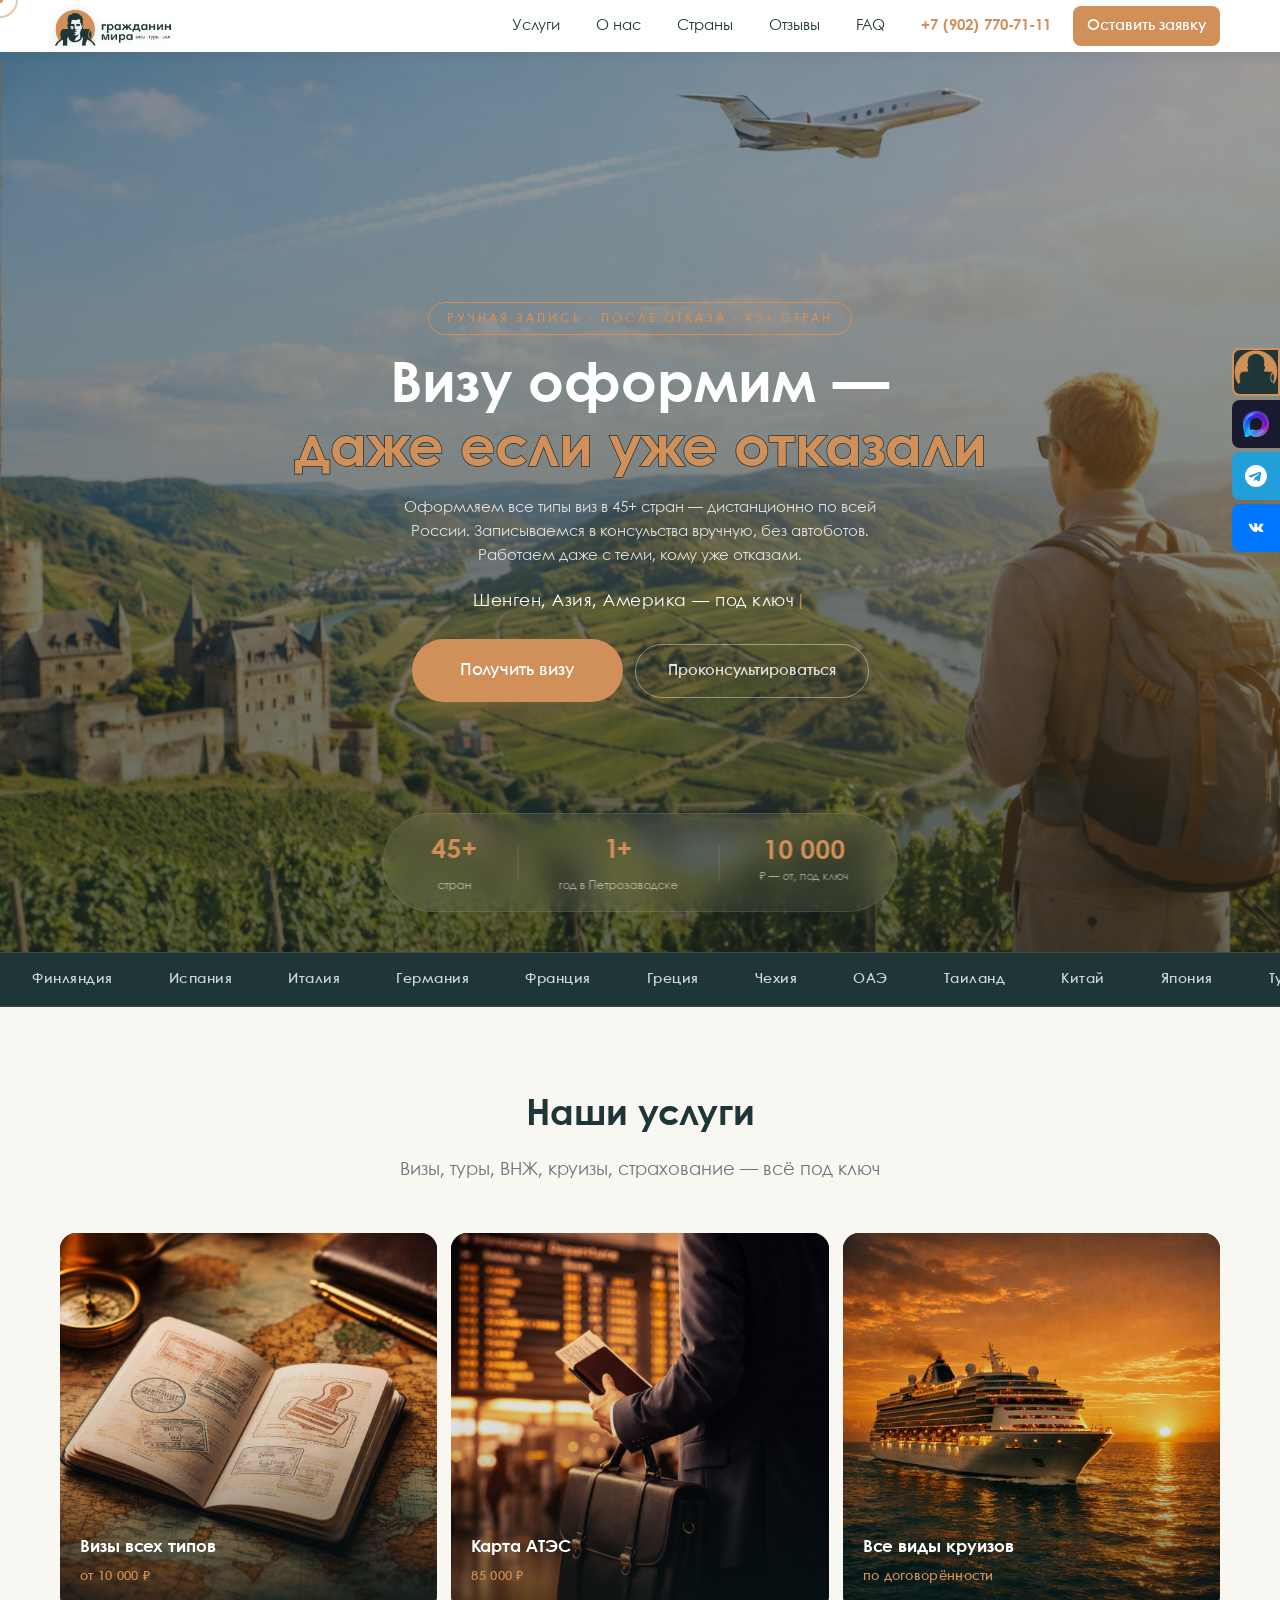
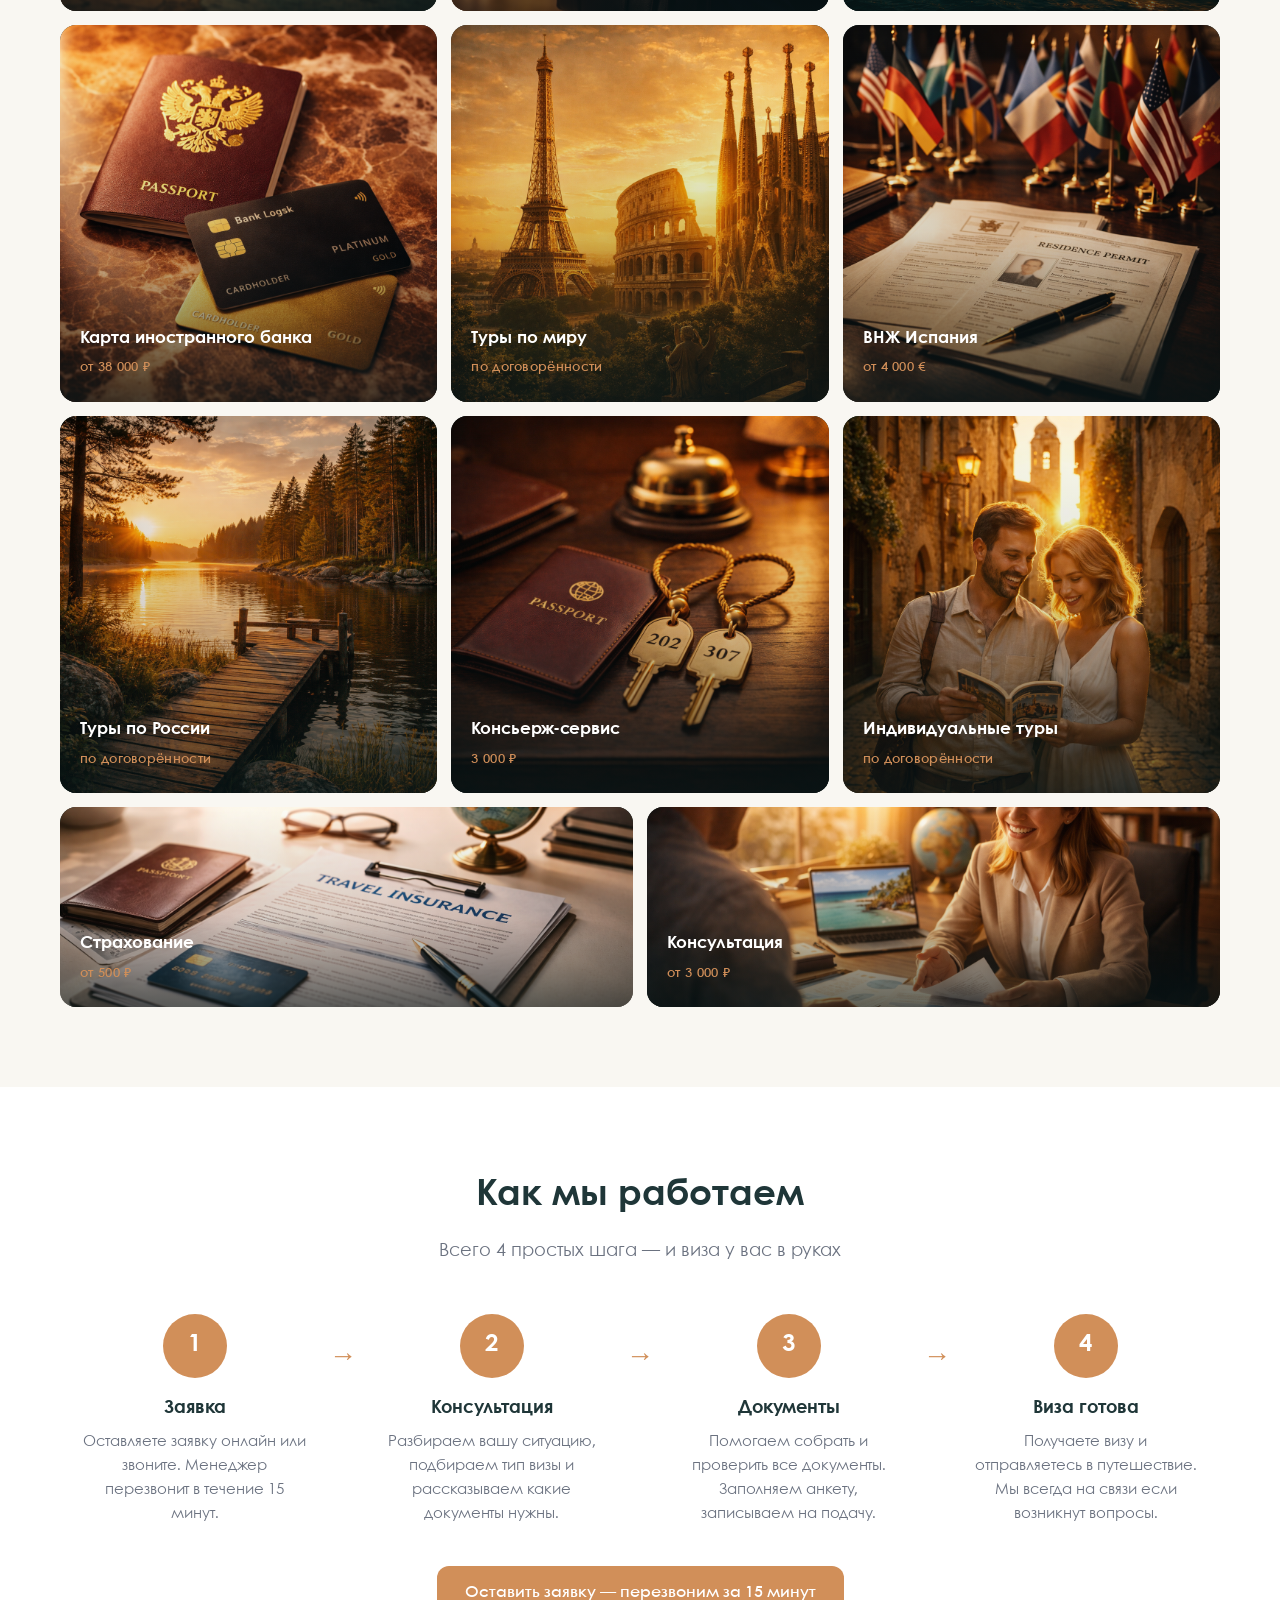
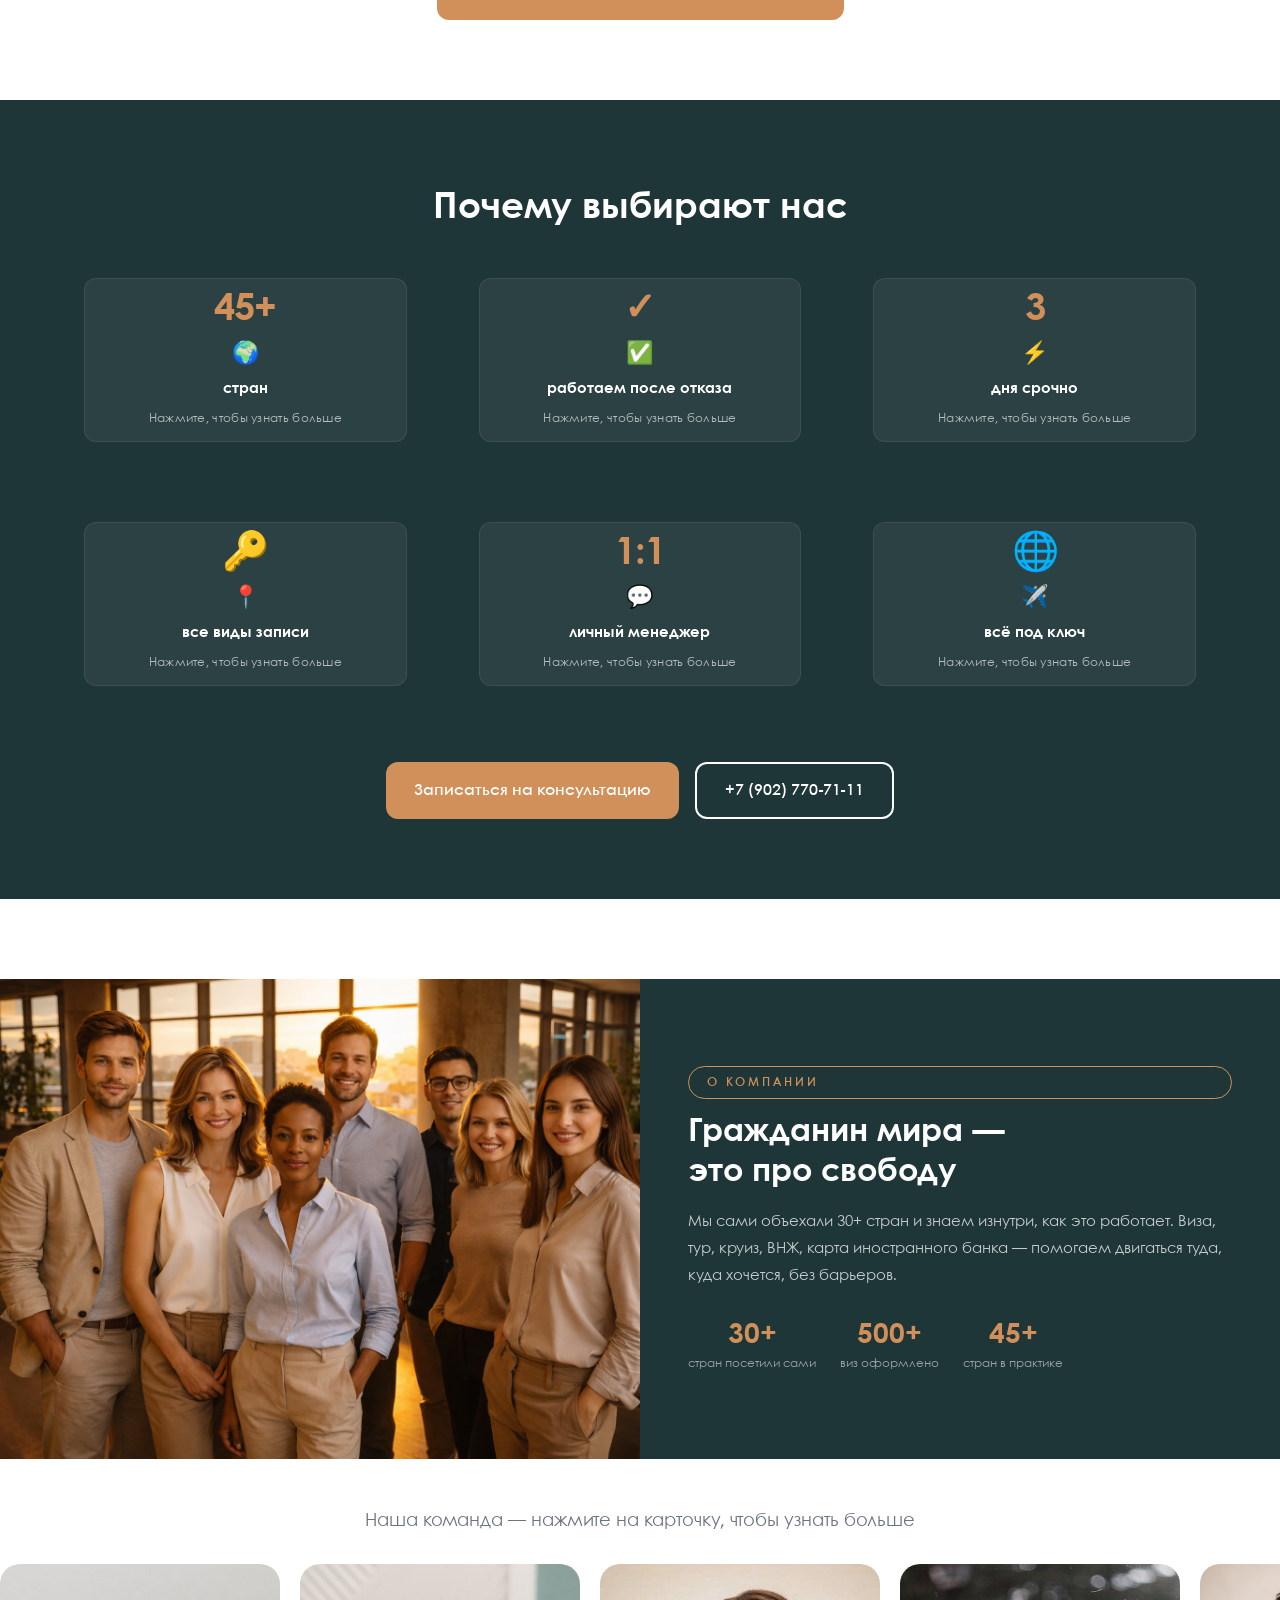
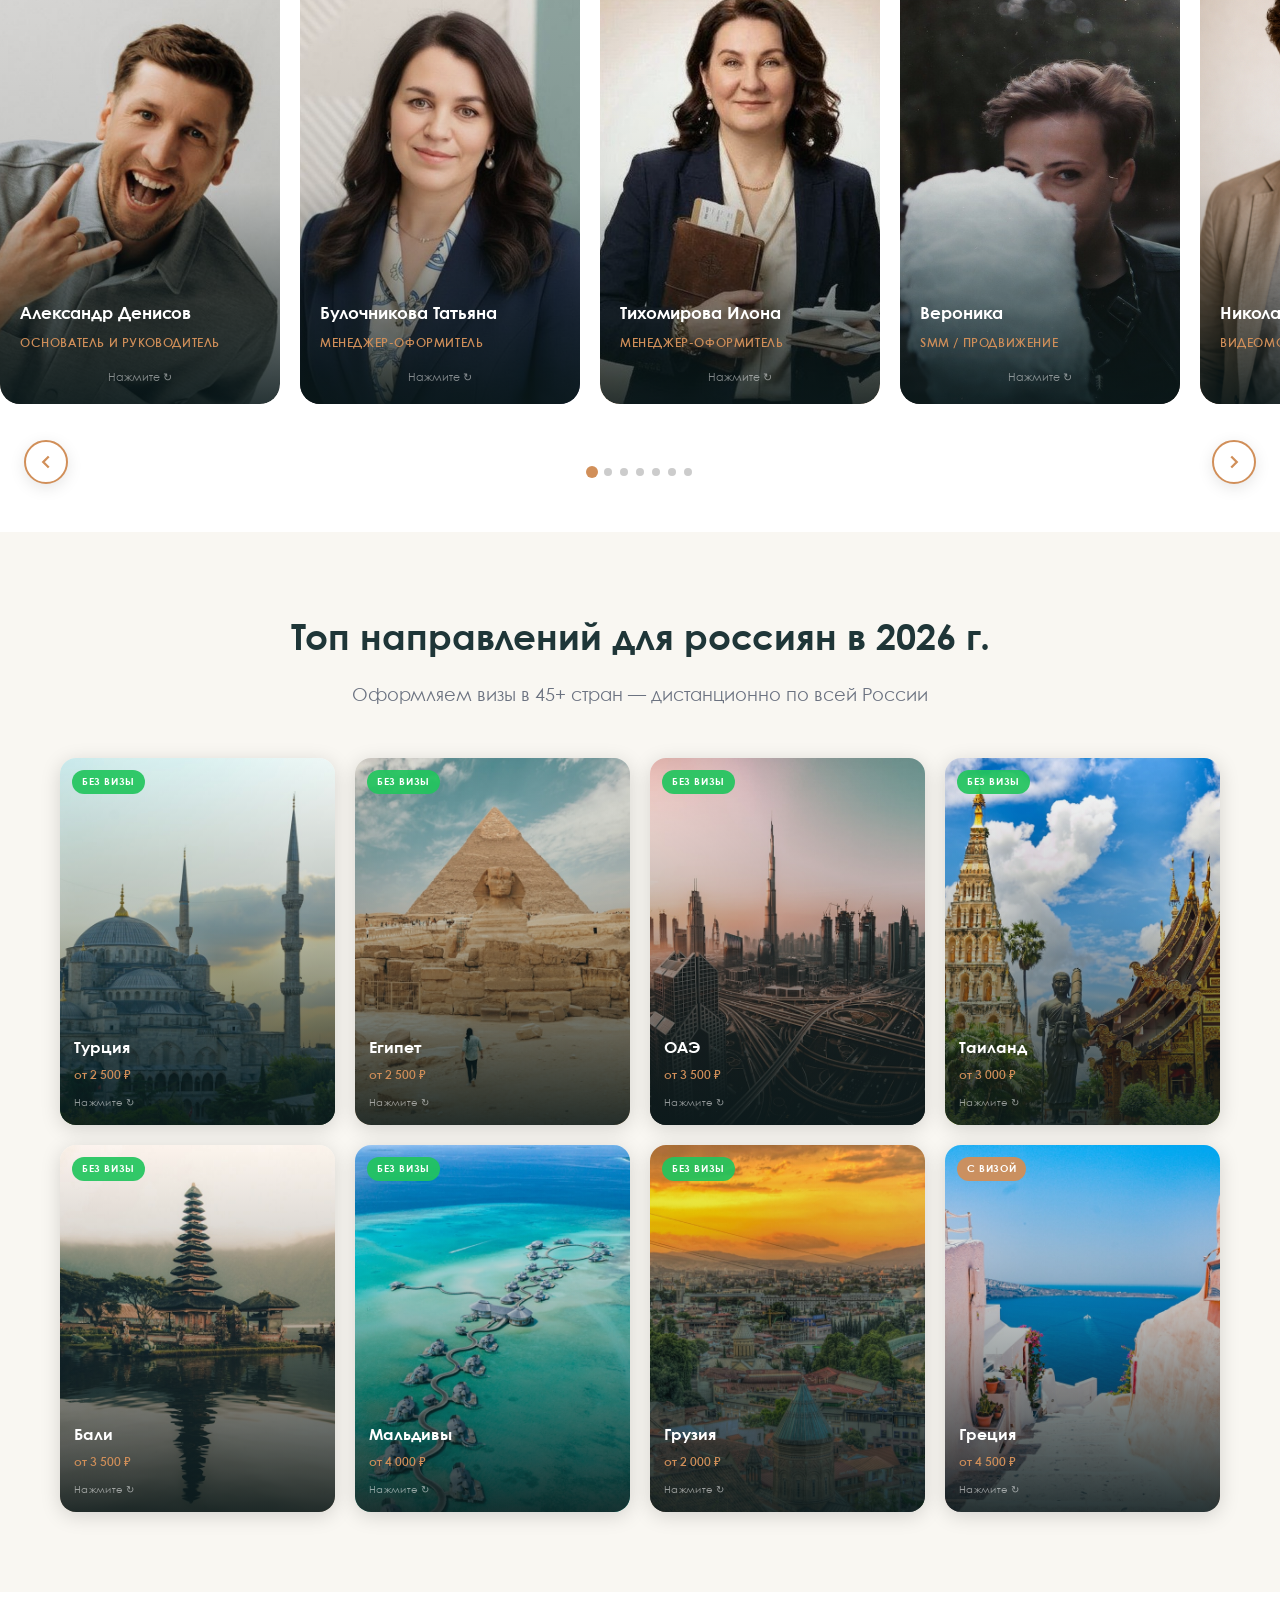
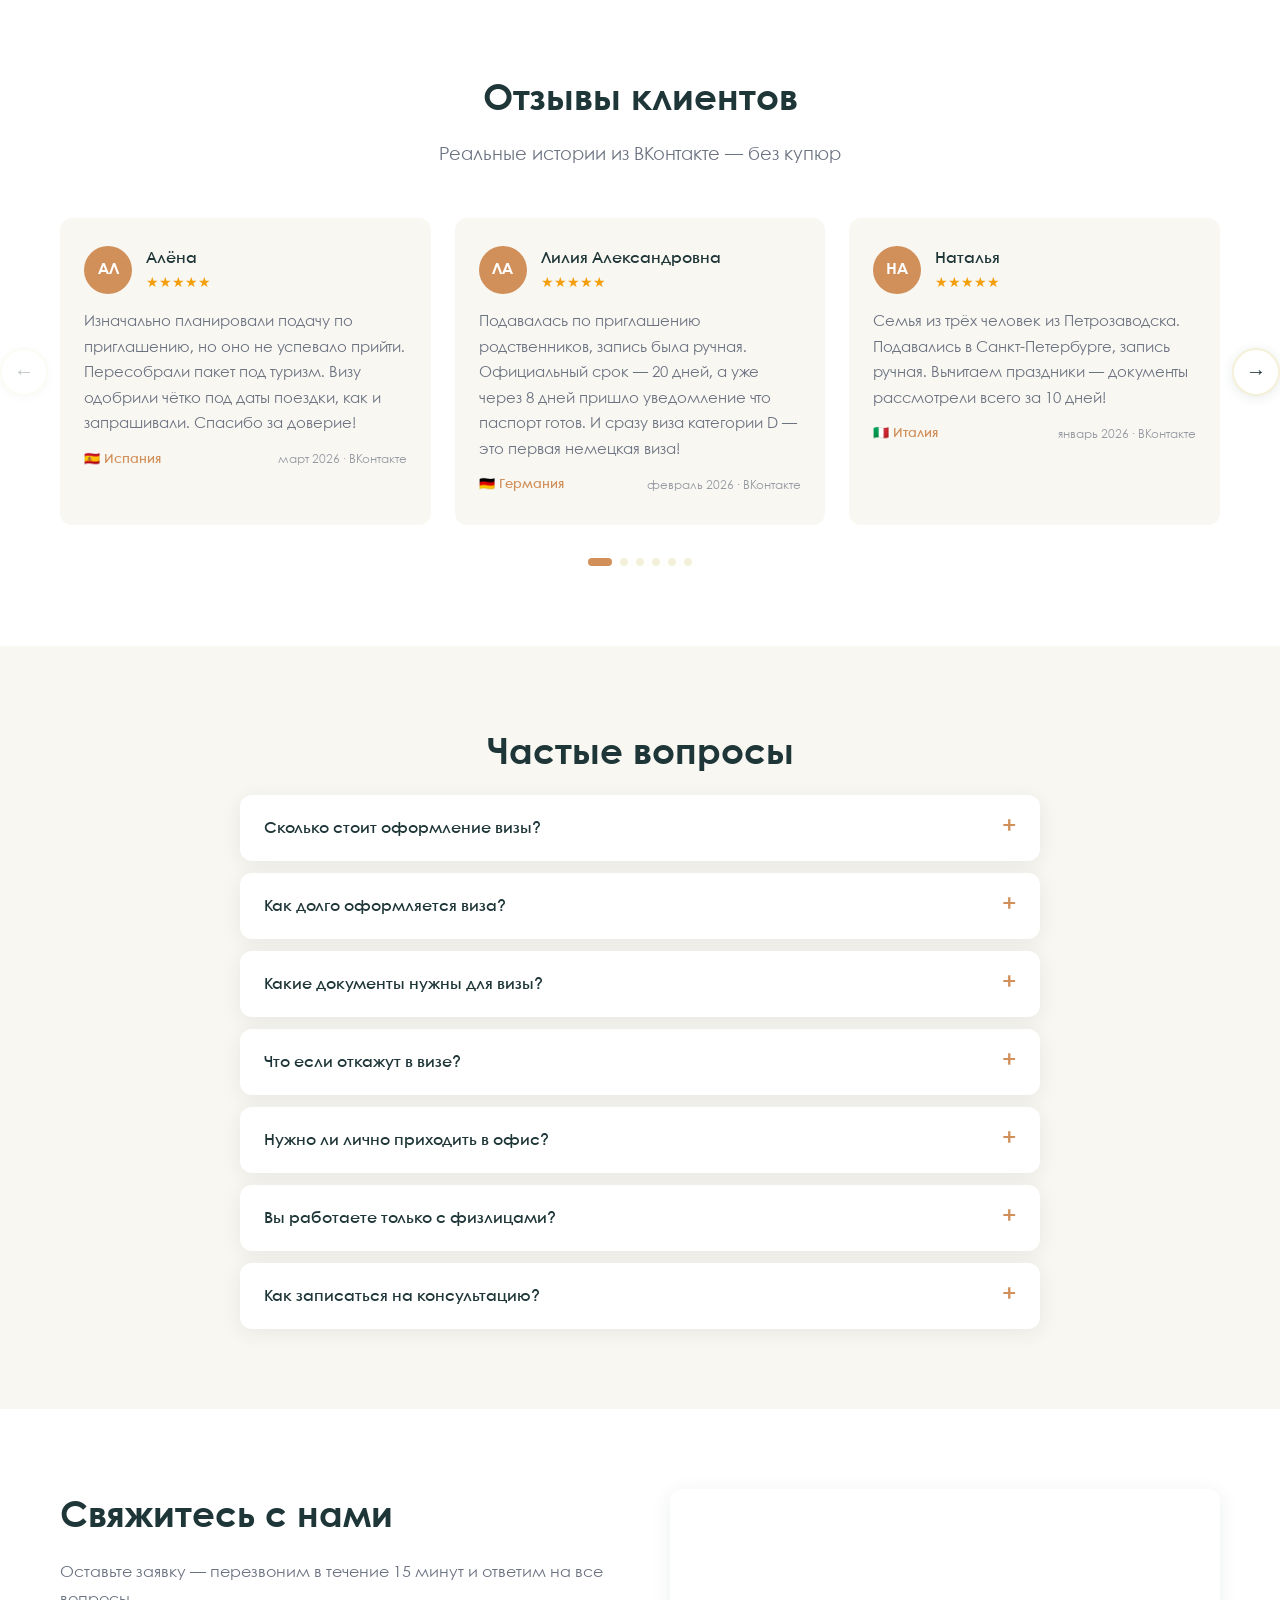
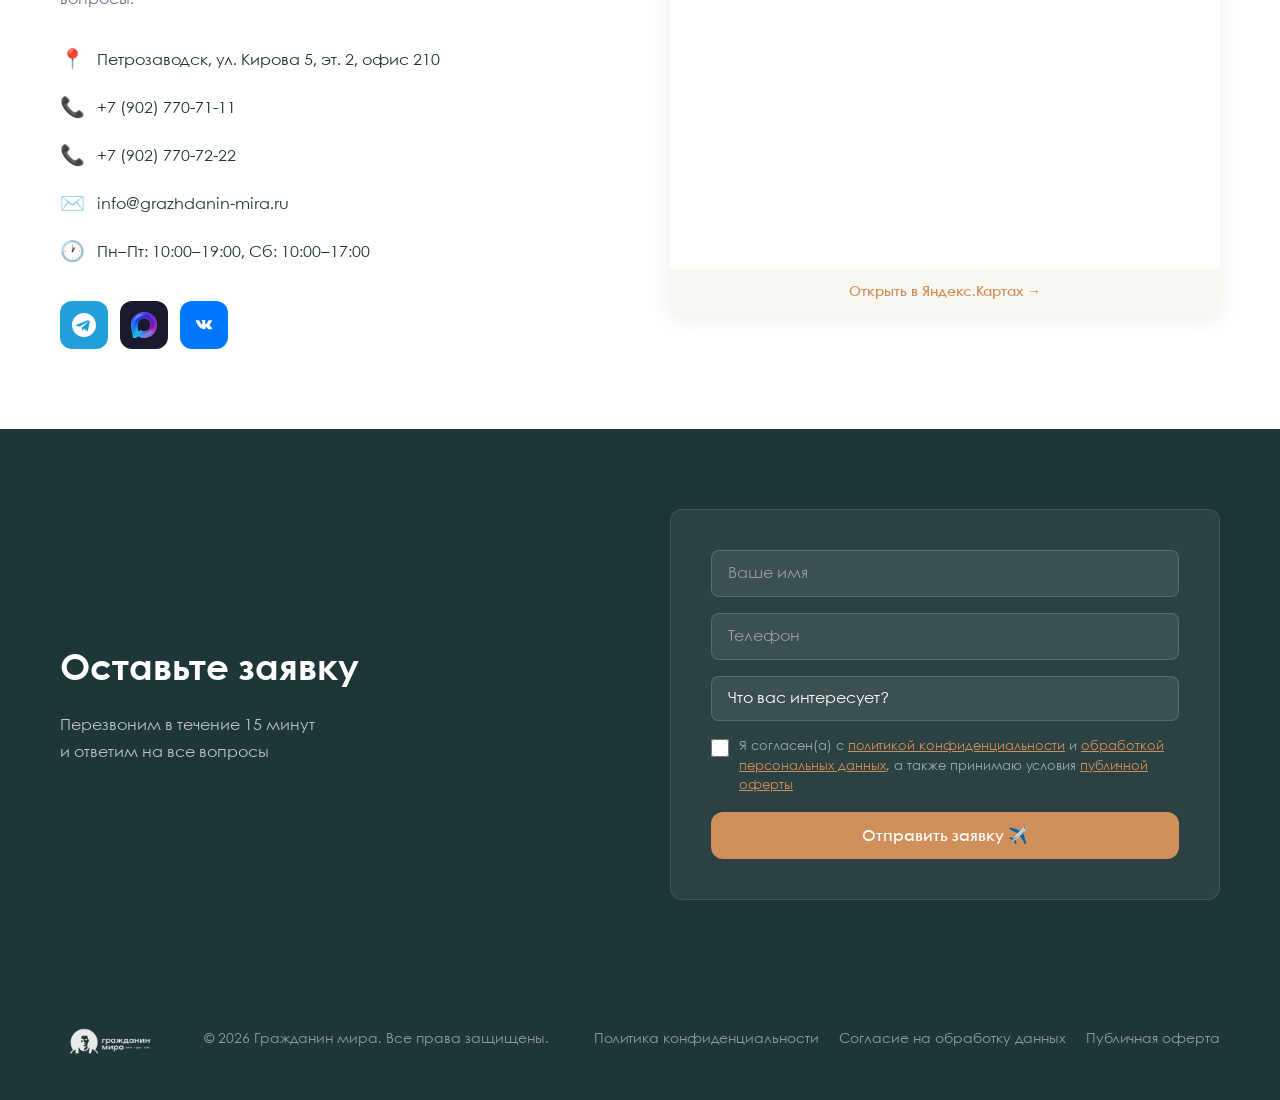
==== index.html @ e6782349 "ВНЖ Испания: обновлён текст — программа Цифровой кочевник NOMAD, 3 года, срок 3 месяца Co-Authored-B" ====
<!DOCTYPE html>
<html lang="ru">
<head>
  <meta charset="UTF-8">
  <meta name="viewport" content="width=device-width, initial-scale=1.0">
  <meta name="description" content="Визовый центр Гражданин мира в Петрозаводске — оформляем визы в 45+ стран: Европа, Азия, США. Ручная запись, работаем после отказа. Консультация от 3 000 ₽.">
  <meta name="robots" content="index, follow">
  <title>Визовый центр Гражданин мира — оформление виз в Петрозаводске и Карелии</title>
  <!-- Favicon -->
  <link rel="icon" href="favicon.png" type="image/png">
  <!-- Open Graph -->
  <meta property="og:type" content="website">
  <meta property="og:title" content="Визовый центр Гражданин мира — визы в Петрозаводске">
  <meta property="og:description" content="Визы в 45+ стран, ВНЖ, загранпаспорт, карта АТЭС. Ручная запись, работаем после отказа. Петрозаводск, Кирова 5.">
  <meta property="og:image" content="https://grazhdaninmira.vercel.app/zero-blok.png">
  <meta property="og:url" content="https://grazhdaninmira.vercel.app">
  <meta name="twitter:card" content="summary_large_image">
  <link rel="stylesheet" href="css/style.css">
</head>
<body>

  <!-- HEADER -->
  <header class="header" id="header">
    <div class="container header__inner">
      <a href="#" class="header__logo">
        <img src="img/logo/logo-horizontal.png" alt="Визовый центр Гражданин мира" height="48" style="width:auto">
      </a>
      <nav class="nav" id="nav">
        <a href="#services" class="nav__link">Услуги</a>
        <a href="#about" class="nav__link">О нас</a>
        <a href="#countries" class="nav__link">Страны</a>
        <a href="#reviews" class="nav__link">Отзывы</a>
        <a href="#faq" class="nav__link">FAQ</a>
        <a href="tel:+79027707111" class="nav__link nav__link--phone">+7 (902) 770-71-11</a>
        <a href="#application" class="nav__link nav__link--cta">Оставить заявку</a>
      </nav>
      <button class="burger" id="burger" aria-label="Меню">
        <span></span><span></span><span></span>
      </button>
    </div>
  </header>

  <!-- HERO -->
  <section class="hero" id="hero">
    <!-- Частицы -->
    <canvas class="hero__particles" id="particles"></canvas>
    <!-- Видео-фон -->
    <video class="hero__video hero__video--desktop" autoplay muted loop playsinline>
      <source src="zero_blok.mp4" type="video/mp4">
    </video>
    <video class="hero__video hero__video--mobile" autoplay muted loop playsinline>
      <source src="Video_ 9_16.mp4" type="video/mp4">
    </video>
    <div class="hero__overlay"></div>

    <!-- Плавающие флаги -->
    <div class="hero__floats" aria-hidden="true">
      <img class="float-item" loading="lazy" src="https://flagcdn.com/48x36/fi.png" alt="">
      <img class="float-item" loading="lazy" src="https://flagcdn.com/48x36/es.png" alt="">
      <img class="float-item" loading="lazy" src="https://flagcdn.com/48x36/de.png" alt="">
      <img class="float-item" loading="lazy" src="https://flagcdn.com/48x36/it.png" alt="">
      <img class="float-item" loading="lazy" src="https://flagcdn.com/48x36/fr.png" alt="">
      <img class="float-item" loading="lazy" src="https://flagcdn.com/48x36/cn.png" alt="">
      <img class="float-item" loading="lazy" src="https://flagcdn.com/48x36/ae.png" alt="">
      <img class="float-item" loading="lazy" src="https://flagcdn.com/48x36/jp.png" alt="">
    </div>

    <div class="hero__content">
      <span class="hero__label">РУЧНАЯ ЗАПИСЬ · ПОСЛЕ ОТКАЗА · 45+ СТРАН</span>
      <h1 class="hero__title">Визу оформим —<br><em>даже если уже отказали</em></h1>
      <p class="hero__subtitle">Оформляем все типы виз в 45+ стран — дистанционно по всей России. Записываемся в консульства вручную, без автоботов. Работаем даже с теми, кому уже отказали.</p>
      <p class="hero__services">
        <span class="hero__typed"></span><span class="hero__cursor">|</span>
      </p>
      <div class="hero__cta">
        <a href="#application" class="btn btn--primary btn--hero">Получить визу</a>
        <a href="#application" class="btn btn--hero-secondary">Проконсультироваться</a>
      </div>
    </div>

    <div class="hero__stats">
      <div class="stat">
        <span class="stat__num" data-count="45">45</span><span class="stat__num-suffix">+</span>
        <span class="stat__label">стран</span>
      </div>
      <div class="stat__divider"></div>
      <div class="stat">
        <span class="stat__num" data-count="1">1</span><span class="stat__num-suffix">+</span>
        <span class="stat__label">год в Петрозаводске</span>
      </div>
      <div class="stat__divider"></div>
      <div class="stat">
        <span class="stat__num-wrap"><span class="stat__num" data-count="10">10</span><span class="stat__num-suffix"> 000</span></span>
        <span class="stat__num-currency">₽ — от, под ключ</span>
      </div>
    </div>
  </section>

  <!-- TICKER -->
  <div class="ticker">
    <div class="ticker__track">
      <!-- Набор 1 -->
      <span class="ticker__item"><img loading="lazy" src="https://flagcdn.com/24x18/fi.png" alt=""> Финляндия</span>
      <span class="ticker__item"><img loading="lazy" src="https://flagcdn.com/24x18/es.png" alt=""> Испания</span>
      <span class="ticker__item"><img loading="lazy" src="https://flagcdn.com/24x18/it.png" alt=""> Италия</span>
      <span class="ticker__item"><img loading="lazy" src="https://flagcdn.com/24x18/de.png" alt=""> Германия</span>
      <span class="ticker__item"><img loading="lazy" src="https://flagcdn.com/24x18/fr.png" alt=""> Франция</span>
      <span class="ticker__item"><img loading="lazy" src="https://flagcdn.com/24x18/gr.png" alt=""> Греция</span>
      <span class="ticker__item"><img loading="lazy" src="https://flagcdn.com/24x18/cz.png" alt=""> Чехия</span>
      <span class="ticker__item"><img loading="lazy" src="https://flagcdn.com/24x18/ae.png" alt=""> ОАЭ</span>
      <span class="ticker__item"><img loading="lazy" src="https://flagcdn.com/24x18/th.png" alt=""> Таиланд</span>
      <span class="ticker__item"><img loading="lazy" src="https://flagcdn.com/24x18/cn.png" alt=""> Китай</span>
      <span class="ticker__item"><img loading="lazy" src="https://flagcdn.com/24x18/jp.png" alt=""> Япония</span>
      <span class="ticker__item"><img loading="lazy" src="https://flagcdn.com/24x18/tr.png" alt=""> Турция</span>
      <span class="ticker__item"><img loading="lazy" src="https://flagcdn.com/24x18/pt.png" alt=""> Португалия</span>
      <span class="ticker__item"><img loading="lazy" src="https://flagcdn.com/24x18/at.png" alt=""> Австрия</span>
      <span class="ticker__item"><img loading="lazy" src="https://flagcdn.com/24x18/nl.png" alt=""> Нидерланды</span>
      <span class="ticker__item"><img loading="lazy" src="https://flagcdn.com/24x18/se.png" alt=""> Швеция</span>
      <span class="ticker__item"><img loading="lazy" src="https://flagcdn.com/24x18/us.png" alt=""> США</span>
      <span class="ticker__item"><img loading="lazy" src="https://flagcdn.com/24x18/gb.png" alt=""> Великобритания</span>
      <span class="ticker__sep">✈</span>
      <!-- Набор 2 (дубль для бесконечности) -->
      <span class="ticker__item"><img loading="lazy" src="https://flagcdn.com/24x18/fi.png" alt=""> Финляндия</span>
      <span class="ticker__item"><img loading="lazy" src="https://flagcdn.com/24x18/es.png" alt=""> Испания</span>
      <span class="ticker__item"><img loading="lazy" src="https://flagcdn.com/24x18/it.png" alt=""> Италия</span>
      <span class="ticker__item"><img loading="lazy" src="https://flagcdn.com/24x18/de.png" alt=""> Германия</span>
      <span class="ticker__item"><img loading="lazy" src="https://flagcdn.com/24x18/fr.png" alt=""> Франция</span>
      <span class="ticker__item"><img loading="lazy" src="https://flagcdn.com/24x18/gr.png" alt=""> Греция</span>
      <span class="ticker__item"><img loading="lazy" src="https://flagcdn.com/24x18/cz.png" alt=""> Чехия</span>
      <span class="ticker__item"><img loading="lazy" src="https://flagcdn.com/24x18/ae.png" alt=""> ОАЭ</span>
      <span class="ticker__item"><img loading="lazy" src="https://flagcdn.com/24x18/th.png" alt=""> Таиланд</span>
      <span class="ticker__item"><img loading="lazy" src="https://flagcdn.com/24x18/cn.png" alt=""> Китай</span>
      <span class="ticker__item"><img loading="lazy" src="https://flagcdn.com/24x18/jp.png" alt=""> Япония</span>
      <span class="ticker__item"><img loading="lazy" src="https://flagcdn.com/24x18/tr.png" alt=""> Турция</span>
      <span class="ticker__item"><img loading="lazy" src="https://flagcdn.com/24x18/pt.png" alt=""> Португалия</span>
      <span class="ticker__item"><img loading="lazy" src="https://flagcdn.com/24x18/at.png" alt=""> Австрия</span>
      <span class="ticker__item"><img loading="lazy" src="https://flagcdn.com/24x18/nl.png" alt=""> Нидерланды</span>
      <span class="ticker__item"><img loading="lazy" src="https://flagcdn.com/24x18/se.png" alt=""> Швеция</span>
      <span class="ticker__item"><img loading="lazy" src="https://flagcdn.com/24x18/us.png" alt=""> США</span>
      <span class="ticker__item"><img loading="lazy" src="https://flagcdn.com/24x18/gb.png" alt=""> Великобритания</span>
      <span class="ticker__sep">✈</span>
    </div>
  </div>

  <!-- SERVICES -->
  <section class="services" id="services">
    <div class="container">
      <h2 class="section-title reveal">Наши услуги</h2>
      <p class="section-subtitle reveal">Визы, туры, ВНЖ, круизы, страхование — всё под ключ</p>
      <div class="svc-grid">

        <div class="svc-card reveal">
          <div class="svc-card__inner">
            <div class="svc-card__front">
              <img src="img/services/visa.png" alt="Визы всех типов" class="svc-card__img" loading="lazy">
              <div class="svc-card__body"><h3 class="svc-card__name">Визы всех типов</h3><span class="svc-card__price">от 10 000 ₽</span></div>
            </div>
            <div class="svc-card__back">
              <h3 class="svc-card__back-title">Визы всех типов</h3>
              <p class="svc-card__back-desc">Шенген, Европа, Азия, Америка. Проверим историю, оценим риски, сформируем пакет документов, запишем в консульство (бот 24/7), оформим страховку и брони. Виза под ключ — стоимость зависит от пакета.</p>
              <div class="svc-card__back-footer">
                <span class="svc-card__back-price">от 10 000 ₽</span>
                <a href="#application" class="svc-card__back-btn">Записаться</a>
              </div>
            </div>
          </div>
        </div>

        <div class="svc-card reveal">
          <div class="svc-card__inner">
            <div class="svc-card__front">
              <img src="img/services/apec.png" alt="Карта АТЭС" class="svc-card__img" loading="lazy">
              <div class="svc-card__body"><h3 class="svc-card__name">Карта АТЭС</h3><span class="svc-card__price">85 000 ₽</span></div>
            </div>
            <div class="svc-card__back">
              <h3 class="svc-card__back-title">Карта АТЭС</h3>
              <p class="svc-card__back-desc">Замена визы в 16 странах Азиатско-Тихоокеанского региона. Действует 5 лет, без биометрии, с увеличенным сроком пребывания.</p>
              <div class="svc-card__back-footer">
                <span class="svc-card__back-price">85 000 ₽</span>
                <a href="#application" class="svc-card__back-btn">Записаться</a>
              </div>
            </div>
          </div>
        </div>

        <div class="svc-card reveal">
          <div class="svc-card__inner">
            <div class="svc-card__front">
              <img src="img/services/cruises.png" alt="Все виды круизов" class="svc-card__img" loading="lazy">
              <div class="svc-card__body"><h3 class="svc-card__name">Все виды круизов</h3><span class="svc-card__price">по договорённости</span></div>
            </div>
            <div class="svc-card__back">
              <h3 class="svc-card__back-title">Все виды круизов</h3>
              <p class="svc-card__back-desc">Речные и морские круизы по России и миру. Подберём маршрут, оформим документы, поможем с визой при необходимости.</p>
              <div class="svc-card__back-footer">
                <span class="svc-card__back-price">по договорённости</span>
                <a href="#application" class="svc-card__back-btn">Записаться</a>
              </div>
            </div>
          </div>
        </div>

        <div class="svc-card reveal">
          <div class="svc-card__inner">
            <div class="svc-card__front">
              <img src="img/services/bank.png" alt="Карта иностранного банка" class="svc-card__img" loading="lazy">
              <div class="svc-card__body"><h3 class="svc-card__name">Карта иностранного банка</h3><span class="svc-card__price">от 38 000 ₽</span></div>
            </div>
            <div class="svc-card__back">
              <h3 class="svc-card__back-title">Карта иностранного банка</h3>
              <p class="svc-card__back-desc">IBT Таджикистан — 5 лет, без доверенности. MBANK Киргизия — 6 лет, нужна доверенность. BAKAI Киргизия — 5 лет, нужна доверенность. Все именные, моновалютные, изготовление 5–16 дней.</p>
              <div class="svc-card__back-footer">
                <span class="svc-card__back-price">от 38 000 ₽</span>
                <a href="#application" class="svc-card__back-btn">Записаться</a>
              </div>
            </div>
          </div>
        </div>

        <div class="svc-card reveal">
          <div class="svc-card__inner">
            <div class="svc-card__front">
              <img src="img/services/tours.png" alt="Туры по миру" class="svc-card__img" loading="lazy">
              <div class="svc-card__body"><h3 class="svc-card__name">Туры по миру</h3><span class="svc-card__price">по договорённости</span></div>
            </div>
            <div class="svc-card__back">
              <h3 class="svc-card__back-title">Туры по миру</h3>
              <p class="svc-card__back-desc">Готовые туры в любую точку планеты. Подберём направление, отель, перелёт и оформим все необходимые документы.</p>
              <div class="svc-card__back-footer">
                <span class="svc-card__back-price">по договорённости</span>
                <a href="#application" class="svc-card__back-btn">Записаться</a>
              </div>
            </div>
          </div>
        </div>

        <div class="svc-card reveal">
          <div class="svc-card__inner">
            <div class="svc-card__front">
              <img src="img/services/vnzh.png" alt="ВНЖ Испания" class="svc-card__img" loading="lazy">
              <div class="svc-card__body"><h3 class="svc-card__name">ВНЖ Испания</h3><span class="svc-card__price">от 4 000 €</span></div>
            </div>
            <div class="svc-card__back">
              <h3 class="svc-card__back-title">ВНЖ Испания</h3>
              <p class="svc-card__back-desc">Вид на жительство в Испании по программе «Цифровой кочевник» (NOMAD). Даётся на 3 года. Делаем за 3 месяца. Сопровождаем весь процесс: документы, подача, получение.</p>
              <div class="svc-card__back-footer">
                <span class="svc-card__back-price">от 4 000 €</span>
                <a href="#application" class="svc-card__back-btn">Записаться</a>
              </div>
            </div>
          </div>
        </div>

        <div class="svc-card reveal">
          <div class="svc-card__inner">
            <div class="svc-card__front">
              <img src="img/services/russia-tours.png" alt="Туры по России" class="svc-card__img" loading="lazy">
              <div class="svc-card__body"><h3 class="svc-card__name">Туры по России</h3><span class="svc-card__price">по договорённости</span></div>
            </div>
            <div class="svc-card__back">
              <h3 class="svc-card__back-title">Туры по России</h3>
              <p class="svc-card__back-desc">Организуем туры по самым красивым местам России. Карелия, Байкал, Алтай, Золотое кольцо — подберём маршрут и возьмём всё на себя.</p>
              <div class="svc-card__back-footer">
                <span class="svc-card__back-price">по договорённости</span>
                <a href="#application" class="svc-card__back-btn">Записаться</a>
              </div>
            </div>
          </div>
        </div>

        <div class="svc-card reveal">
          <div class="svc-card__inner">
            <div class="svc-card__front">
              <img src="img/services/concierge.png" alt="Консьерж-сервис" class="svc-card__img" loading="lazy">
              <div class="svc-card__body"><h3 class="svc-card__name">Консьерж-сервис</h3><span class="svc-card__price">3 000 ₽</span></div>
            </div>
            <div class="svc-card__back">
              <h3 class="svc-card__back-title">Консьерж-сервис</h3>
              <p class="svc-card__back-desc">Изучим ваш кейс, подберём лучший вариант, полностью подготовим пакет документов. Обсудим нюансы и предостережём от рисков. Полноценная консультация.</p>
              <div class="svc-card__back-footer">
                <span class="svc-card__back-price">3 000 ₽</span>
                <a href="#application" class="svc-card__back-btn">Записаться</a>
              </div>
            </div>
          </div>
        </div>

        <div class="svc-card reveal">
          <div class="svc-card__inner">
            <div class="svc-card__front">
              <img src="img/services/custom-tours.png" alt="Индивидуальные туры" class="svc-card__img" loading="lazy">
              <div class="svc-card__body"><h3 class="svc-card__name">Индивидуальные туры</h3><span class="svc-card__price">по договорённости</span></div>
            </div>
            <div class="svc-card__back">
              <h3 class="svc-card__back-title">Авторские индивидуальные туры</h3>
              <p class="svc-card__back-desc">Тур под вас — без группы, без шаблонов. Маршрут, отели, гид и все документы — всё под ваши пожелания и бюджет.</p>
              <div class="svc-card__back-footer">
                <span class="svc-card__back-price">по договорённости</span>
                <a href="#application" class="svc-card__back-btn">Записаться</a>
              </div>
            </div>
          </div>
        </div>

      </div>

      <!-- Нижний сплит: страхование + консультация -->
      <div class="svc-split">

        <div class="svc-card reveal">
          <div class="svc-card__inner">
            <div class="svc-card__front">
              <img src="img/services/insurance-wide.png" alt="Страхование" class="svc-card__img" loading="lazy">
              <div class="svc-card__body"><h3 class="svc-card__name">Страхование</h3><span class="svc-card__price">от 500 ₽</span></div>
            </div>
            <div class="svc-card__back">
              <h3 class="svc-card__back-title">Страхование</h3>
              <p class="svc-card__back-desc">Страховки для любой страны, учитываем требования консульства. Оформляем быстро.</p>
              <div class="svc-card__back-footer">
                <span class="svc-card__back-price">от 500 ₽</span>
                <a href="#application" class="svc-card__back-btn">Записаться</a>
              </div>
            </div>
          </div>
        </div>

        <div class="svc-card reveal">
          <div class="svc-card__inner">
            <div class="svc-card__front">
              <img src="img/services/consult-wide.png" alt="Консультация" class="svc-card__img" loading="lazy">
              <div class="svc-card__body"><h3 class="svc-card__name">Консультация</h3><span class="svc-card__price">от 3 000 ₽</span></div>
            </div>
            <div class="svc-card__back">
              <h3 class="svc-card__back-title">Консультация</h3>
              <p class="svc-card__back-desc">Разберём вашу ситуацию, подберём тип визы и объясним что нужно. Изучим кейс, оценим риски, дадим чёткий план действий.</p>
              <div class="svc-card__back-footer">
                <span class="svc-card__back-price">от 3 000 ₽</span>
                <a href="#application" class="svc-card__back-btn">Записаться</a>
              </div>
            </div>
          </div>
        </div>

      </div>
    </div>
  </section>

  <!-- HOW WE WORK -->
  <section class="how" id="how">
    <div class="container">
      <h2 class="section-title">Как мы работаем</h2>
      <p class="section-subtitle">Всего 4 простых шага — и виза у вас в руках</p>
      <div class="how__steps">
        <div class="step">
          <div class="step__num">1</div>
          <h3 class="step__title">Заявка</h3>
          <p class="step__text">Оставляете заявку онлайн или звоните. Менеджер перезвонит в течение 15 минут.</p>
        </div>
        <div class="step__arrow">→</div>
        <div class="step">
          <div class="step__num">2</div>
          <h3 class="step__title">Консультация</h3>
          <p class="step__text">Разбираем вашу ситуацию, подбираем тип визы и рассказываем какие документы нужны.</p>
        </div>
        <div class="step__arrow">→</div>
        <div class="step">
          <div class="step__num">3</div>
          <h3 class="step__title">Документы</h3>
          <p class="step__text">Помогаем собрать и проверить все документы. Заполняем анкету, записываем на подачу.</p>
        </div>
        <div class="step__arrow">→</div>
        <div class="step">
          <div class="step__num">4</div>
          <h3 class="step__title">Виза готова</h3>
          <p class="step__text">Получаете визу и отправляетесь в путешествие. Мы всегда на связи если возникнут вопросы.</p>
        </div>
      </div>
      <div style="text-align:center;margin-top:40px">
        <a href="#application" class="btn btn--primary">Оставить заявку — перезвоним за 15 минут</a>
      </div>
    </div>
  </section>

  <!-- WHY US -->
  <section class="why" id="why">
    <div class="container">
      <h2 class="section-title">Почему выбирают нас</h2>
      <div class="why__grid">

        <div class="why-card">
          <div class="why-card__inner">
            <div class="why-card__front">
              <div class="why-card__num">45+</div>
              <div class="why-card__icon">🌍</div>
              <h3 class="why-card__title">стран</h3>
              <span class="why-card__hint">Нажмите, чтобы узнать больше</span>
            </div>
            <div class="why-card__back">
              <div class="why-card__icon">🌍</div>
              <h3 class="why-card__title">45+ стран</h3>
              <p class="why-card__text">Оформляем визы в Европу, Азию, Америку. Шенген, Китай, Великобритания, США, Япония, ОАЭ и десятки других стран.</p>
            </div>
          </div>
        </div>

        <div class="why-card">
          <div class="why-card__inner">
            <div class="why-card__front">
              <div class="why-card__num">✓</div>
              <div class="why-card__icon">✅</div>
              <h3 class="why-card__title">работаем после отказа</h3>
              <span class="why-card__hint">Нажмите, чтобы узнать больше</span>
            </div>
            <div class="why-card__back">
              <div class="why-card__icon">✅</div>
              <h3 class="why-card__title">Берём сложные кейсы</h3>
              <p class="why-card__text">Пересобираем пакет документов после отказа в других центрах. Готовим сильный кейс — не просто чек-лист из консульства.</p>
            </div>
          </div>
        </div>

        <div class="why-card">
          <div class="why-card__inner">
            <div class="why-card__front">
              <div class="why-card__num">3</div>
              <div class="why-card__icon">⚡</div>
              <h3 class="why-card__title">дня срочно</h3>
              <span class="why-card__hint">Нажмите, чтобы узнать больше</span>
            </div>
            <div class="why-card__back">
              <div class="why-card__icon">⚡</div>
              <h3 class="why-card__title">Срочное оформление</h3>
              <p class="why-card__text">Нужна виза срочно? Оформим в ускоренном режиме. Виза за 3 рабочих дня — это реально.</p>
            </div>
          </div>
        </div>

        <div class="why-card">
          <div class="why-card__inner">
            <div class="why-card__front">
              <div class="why-card__num">🔑</div>
              <div class="why-card__icon">📍</div>
              <h3 class="why-card__title">все виды записи</h3>
              <span class="why-card__hint">Нажмите, чтобы узнать больше</span>
            </div>
            <div class="why-card__back">
              <div class="why-card__icon">📍</div>
              <h3 class="why-card__title">Все виды записи в консульство</h3>
              <p class="why-card__text">Ручная запись, занос, запись через бота — используем все доступные способы. Запишем даже когда публичных мест нет.</p>
            </div>
          </div>
        </div>

        <div class="why-card">
          <div class="why-card__inner">
            <div class="why-card__front">
              <div class="why-card__num">1:1</div>
              <div class="why-card__icon">💬</div>
              <h3 class="why-card__title">личный менеджер</h3>
              <span class="why-card__hint">Нажмите, чтобы узнать больше</span>
            </div>
            <div class="why-card__back">
              <div class="why-card__icon">💬</div>
              <h3 class="why-card__title">Личный менеджер</h3>
              <p class="why-card__text">Каждому клиенту назначается персональный менеджер. Отвечаем в Max и Telegram — быстро и по делу.</p>
            </div>
          </div>
        </div>

        <div class="why-card">
          <div class="why-card__inner">
            <div class="why-card__front">
              <div class="why-card__num">🌐</div>
              <div class="why-card__icon">✈️</div>
              <h3 class="why-card__title">всё под ключ</h3>
              <span class="why-card__hint">Нажмите, чтобы узнать больше</span>
            </div>
            <div class="why-card__back">
              <div class="why-card__icon">✈️</div>
              <h3 class="why-card__title">Полный комплекс вашего отдыха</h3>
              <p class="why-card__text">Виза, тур, круиз, ВНЖ, карта иностранного банка — помогаем с любым выездом за рубеж от начала до конца.</p>
            </div>
          </div>
        </div>

      </div>
      <div class="why__cta">
        <a href="#application" class="btn btn--primary">Записаться на консультацию</a>
        <a href="tel:+79027707111" class="btn btn--outline">+7 (902) 770-71-11</a>

      </div>
    </div>
  </section>

  <!-- ABOUT -->
  <section class="about" id="about">

    <!-- Общее фото + философия -->
    <div class="about-hero">
      <div class="about-hero__img-wrap">
        <img src="img/about-photo.png" alt="Команда Гражданин мира" onerror="this.style.display='none';this.nextElementSibling.style.display='flex'">
        <div class="about-hero__img-placeholder"><span>ГМ</span></div>
      </div>
      <div class="about-hero__content">
        <span class="hero__label" style="margin-bottom:14px;display:inline-block">О КОМПАНИИ</span>
        <h2 class="about-hero__title">Гражданин мира —<br>это про свободу</h2>
        <p class="about-hero__text">Мы сами объехали 30+ стран и знаем изнутри, как это работает. Виза, тур, круиз, ВНЖ, карта иностранного банка — помогаем двигаться туда, куда хочется, без барьеров.</p>
        <div class="about-hero__facts">
          <div class="about-hero__fact"><span class="about-hero__fact-num">30+</span><span class="about-hero__fact-label">стран посетили сами</span></div>
          <div class="about-hero__fact"><span class="about-hero__fact-num">500+</span><span class="about-hero__fact-label">виз оформлено</span></div>
          <div class="about-hero__fact"><span class="about-hero__fact-num">45+</span><span class="about-hero__fact-label">стран в практике</span></div>
        </div>
      </div>
    </div>

    <!-- Лента команды -->
    <div class="team-slider-wrap">
      <div class="container" style="margin-bottom:12px">
        <p class="section-subtitle" style="margin:0">Наша команда — нажмите на карточку, чтобы узнать больше</p>
      </div>
      <div class="team-track" id="teamTrack">

        <!-- Александр -->
        <div class="team-card team-card--person">
          <div class="team-card__inner">
            <div class="team-card__front">
              <img src="img/team/alexander.jpg" alt="Александр Денисов" onerror="this.style.display='none';this.nextElementSibling.style.display='flex'">
              <div class="team-card__placeholder"><span>А</span></div>
              <div class="team-card__front-info">
                <h3 class="team-card__name">Александр Денисов</h3>
                <span class="team-card__role">Основатель и руководитель</span>
              </div>
              <span class="team-card__flip-hint">Нажмите ↻</span>
            </div>
            <div class="team-card__back">
              <h3 class="team-card__back-name">Александр Денисов</h3>
              <span class="team-card__back-role">Основатель и руководитель</span>
              <p class="team-card__bio">Путешественник с опытом в 27+ странах. Создал «Гражданин мира» из убеждения: каждый заслуживает свободы перемещения. Лично ведёт сложные кейсы и отвечает за стратегию.</p>
            </div>
          </div>
        </div>

        <!-- Татьяна -->
        <div class="team-card team-card--person">
          <div class="team-card__inner">
            <div class="team-card__front">
              <img src="img/team/tatiana.jpg" alt="Татьяна" onerror="this.style.display='none';this.nextElementSibling.style.display='flex'">
              <div class="team-card__placeholder"><span>Т</span></div>
              <div class="team-card__front-info">
                <h3 class="team-card__name">Булочникова Татьяна</h3>
                <span class="team-card__role">Менеджер-оформитель</span>
              </div>
              <span class="team-card__flip-hint">Нажмите ↻</span>
            </div>
            <div class="team-card__back">
              <h3 class="team-card__back-name">Булочникова Татьяна Федоровна</h3>
              <span class="team-card__back-role">Менеджер-оформитель</span>
              <p class="team-card__bio">Сертифицированный специалист по визам. Ведёт клиентов от первого обращения до получения документов. Специализируется на шенгенских странах и повторных заявках.</p>
            </div>
          </div>
        </div>

        <!-- Илона -->
        <div class="team-card team-card--person">
          <div class="team-card__inner">
            <div class="team-card__front">
              <img src="img/team/ilona.jpg" alt="Илона" onerror="this.style.display='none';this.nextElementSibling.style.display='flex'">
              <div class="team-card__placeholder"><span>И</span></div>
              <div class="team-card__front-info">
                <h3 class="team-card__name">Тихомирова Илона</h3>
                <span class="team-card__role">Менеджер-оформитель</span>
              </div>
              <span class="team-card__flip-hint">Нажмите ↻</span>
            </div>
            <div class="team-card__back">
              <h3 class="team-card__back-name">Тихомирова Илона Матвеевна</h3>
              <span class="team-card__back-role">Менеджер-оформитель</span>
              <p class="team-card__bio">Специалист по туристическим и деловым визам. Помогает собрать безупречный пакет документов и записаться на подачу даже в период высокой загрузки консульств.</p>
            </div>
          </div>
        </div>

        <!-- Вероника -->
        <div class="team-card team-card--person">
          <div class="team-card__inner">
            <div class="team-card__front">
              <img src="img/team/veronika.jpg" alt="Вероника" onerror="this.style.display='none';this.nextElementSibling.style.display='flex'">
              <div class="team-card__placeholder"><span>В</span></div>
              <div class="team-card__front-info">
                <h3 class="team-card__name">Вероника</h3>
                <span class="team-card__role">SMM / продвижение</span>
              </div>
              <span class="team-card__flip-hint">Нажмите ↻</span>
            </div>
            <div class="team-card__back">
              <h3 class="team-card__back-name">Вероника</h3>
              <span class="team-card__back-role">SMM / продвижение</span>
              <p class="team-card__bio">Отвечает за присутствие компании в соцсетях и коммуникацию с клиентами. Ведёт ВКонтакте и помогает людям найти ответы ещё до первого звонка.</p>
            </div>
          </div>
        </div>

        <!-- Николай -->
        <div class="team-card team-card--person">
          <div class="team-card__inner">
            <div class="team-card__front">
              <img src="img/team/nikolay.png" alt="Николай" onerror="this.style.display='none';this.nextElementSibling.style.display='flex'">
              <div class="team-card__placeholder"><span>Н</span></div>
              <div class="team-card__front-info">
                <h3 class="team-card__name">Николай</h3>
                <span class="team-card__role">Видеомонтажник</span>
              </div>
              <span class="team-card__flip-hint">Нажмите ↻</span>
            </div>
            <div class="team-card__back">
              <h3 class="team-card__back-name">Николай</h3>
              <span class="team-card__back-role">Видеомонтажник</span>
              <p class="team-card__bio">Создаёт весь видеоконтент компании. Работает за кадром, но именно его материалы рассказывают историю «Гражданин мира» так, как не опишут слова.</p>
            </div>
          </div>
        </div>

        <!-- Ирина -->
        <div class="team-card team-card--person">
          <div class="team-card__inner">
            <div class="team-card__front">
              <img src="img/team/irina.png" alt="Ирина" onerror="this.style.display='none';this.nextElementSibling.style.display='flex'">
              <div class="team-card__placeholder"><span>И</span></div>
              <div class="team-card__front-info">
                <h3 class="team-card__name">Ирина</h3>
                <span class="team-card__role">Бухгалтер</span>
              </div>
              <span class="team-card__flip-hint">Нажмите ↻</span>
            </div>
            <div class="team-card__back">
              <h3 class="team-card__back-name">Ирина</h3>
              <span class="team-card__back-role">Бухгалтер</span>
              <p class="team-card__bio">Отвечает за финансовый учёт и документооборот компании. Обеспечивает прозрачность и порядок во всех финансовых операциях «Гражданин мира».</p>
            </div>
          </div>
        </div>

        <!-- Алексей -->
        <div class="team-card team-card--person">
          <div class="team-card__inner">
            <div class="team-card__front">
              <img src="img/team/alexey.jpg" alt="Алексей" onerror="this.style.display='none';this.nextElementSibling.style.display='flex'">
              <div class="team-card__placeholder"><span>А</span></div>
              <div class="team-card__front-info">
                <h3 class="team-card__name">Алексей</h3>
                <span class="team-card__role">Партнёр · AI и продвижение</span>
              </div>
              <span class="team-card__flip-hint">Нажмите ↻</span>
            </div>
            <div class="team-card__back">
              <h3 class="team-card__back-name">Алексей</h3>
              <span class="team-card__back-role">Партнёр · AI и продвижение</span>
              <p class="team-card__bio">Отвечает за цифровое развитие: AI в процессах, продвижение в интернете и разработку сайта. Помогает «Гражданину мира» быть современным и заметным.</p>
            </div>
          </div>
        </div>

      </div><!-- /team-track -->

      <div class="team-nav">
        <button class="team-arrow team-arrow--prev" aria-label="Назад">
          <svg width="22" height="22" viewBox="0 0 24 24" fill="none" stroke="currentColor" stroke-width="2.5"><polyline points="15 18 9 12 15 6"/></svg>
        </button>
        <div class="team-dots" id="teamDots"></div>
        <button class="team-arrow team-arrow--next" aria-label="Вперёд">
          <svg width="22" height="22" viewBox="0 0 24 24" fill="none" stroke="currentColor" stroke-width="2.5"><polyline points="9 18 15 12 9 6"/></svg>
        </button>
      </div>
    </div>
  </section>

  <!-- COUNTRIES -->
  <section class="countries" id="countries">
    <div class="container">
      <h2 class="section-title">Топ направлений для россиян в 2026 г.</h2>
      <p class="section-subtitle">Оформляем визы в 45+ стран — дистанционно по всей России</p>
      <div class="countries__grid">

        <div class="country-card">
          <div class="country-card__inner">
            <div class="country-card__front">
              <div class="country-card__img-wrap"><img src="img/countries/turkey.jpg" alt="Турция" class="country-card__img" loading="lazy"></div>
              <span class="country-card__badge country-card__badge--free">Без визы</span>
              <div class="country-card__front-info"><span class="country-card__name">Турция</span><span class="country-card__price">от 2 500 ₽</span></div>
              <span class="country-card__hint">Нажмите ↻</span>
            </div>
            <div class="country-card__back">
              <span class="country-card__badge country-card__badge--free">Без визы · 60 дней</span>
              <h3 class="country-card__back-name">Турция</h3>
              <p class="country-card__fact">Турция — страна двух континентов. Часть Стамбула находится в Европе, часть — в Азии. Россияне въезжают без визы до 60 дней.</p>
              <a href="#application" class="country-card__back-btn">Оформить визу</a>
            </div>
          </div>
        </div>

        <div class="country-card">
          <div class="country-card__inner">
            <div class="country-card__front">
              <div class="country-card__img-wrap"><img src="img/countries/egypt.jpg" alt="Египет" class="country-card__img" loading="lazy"></div>
              <span class="country-card__badge country-card__badge--free">Без визы</span>
              <div class="country-card__front-info"><span class="country-card__name">Египет</span><span class="country-card__price">от 2 500 ₽</span></div>
              <span class="country-card__hint">Нажмите ↻</span>
            </div>
            <div class="country-card__back">
              <span class="country-card__badge country-card__badge--free">Без визы · 30 дней</span>
              <h3 class="country-card__back-name">Египет</h3>
              <p class="country-card__fact">Красное море — одно из лучших мест для дайвинга в мире. Видимость под водой до 30 метров. Виза по прилёту бесплатно для россиян.</p>
              <a href="#application" class="country-card__back-btn">Оформить визу</a>
            </div>
          </div>
        </div>

        <div class="country-card">
          <div class="country-card__inner">
            <div class="country-card__front">
              <div class="country-card__img-wrap"><img src="img/countries/uae.jpg" alt="ОАЭ" class="country-card__img" loading="lazy"></div>
              <span class="country-card__badge country-card__badge--free">Без визы</span>
              <div class="country-card__front-info"><span class="country-card__name">ОАЭ</span><span class="country-card__price">от 3 500 ₽</span></div>
              <span class="country-card__hint">Нажмите ↻</span>
            </div>
            <div class="country-card__back">
              <span class="country-card__badge country-card__badge--free">Без визы · 60 дней</span>
              <h3 class="country-card__back-name">ОАЭ</h3>
              <p class="country-card__fact">В Дубае 90% жителей — иностранцы. Бурдж-Халифа — самое высокое здание в мире (828 м). Россиянам — безвизовый въезд до 60 дней.</p>
              <a href="#application" class="country-card__back-btn">Оформить визу</a>
            </div>
          </div>
        </div>

        <div class="country-card">
          <div class="country-card__inner">
            <div class="country-card__front">
              <div class="country-card__img-wrap"><img src="img/countries/thailand.jpg" alt="Таиланд" class="country-card__img" loading="lazy"></div>
              <span class="country-card__badge country-card__badge--free">Без визы</span>
              <div class="country-card__front-info"><span class="country-card__name">Таиланд</span><span class="country-card__price">от 3 000 ₽</span></div>
              <span class="country-card__hint">Нажмите ↻</span>
            </div>
            <div class="country-card__back">
              <span class="country-card__badge country-card__badge--free">Без визы · 60 дней</span>
              <h3 class="country-card__back-name">Таиланд</h3>
              <p class="country-card__fact">В Таиланде более 40 000 буддийских храмов. С 2024 года россияне могут находиться без визы до 60 дней — одно из лучших условий в Азии.</p>
              <a href="#application" class="country-card__back-btn">Оформить визу</a>
            </div>
          </div>
        </div>

        <div class="country-card">
          <div class="country-card__inner">
            <div class="country-card__front">
              <div class="country-card__img-wrap"><img src="img/countries/bali.jpg" alt="Бали" class="country-card__img" loading="lazy"></div>
              <span class="country-card__badge country-card__badge--free">Без визы</span>
              <div class="country-card__front-info"><span class="country-card__name">Бали</span><span class="country-card__price">от 3 500 ₽</span></div>
              <span class="country-card__hint">Нажмите ↻</span>
            </div>
            <div class="country-card__back">
              <span class="country-card__badge country-card__badge--free">Без визы · 30 дней</span>
              <h3 class="country-card__back-name">Бали</h3>
              <p class="country-card__fact">«Остров богов» — на Бали ежедневно проходит более 10 000 религиозных ритуалов. Безвизовый въезд для россиян на 30 дней.</p>
              <a href="#application" class="country-card__back-btn">Оформить визу</a>
            </div>
          </div>
        </div>

        <div class="country-card">
          <div class="country-card__inner">
            <div class="country-card__front">
              <div class="country-card__img-wrap"><img src="img/countries/maldives.jpg" alt="Мальдивы" class="country-card__img" loading="lazy"></div>
              <span class="country-card__badge country-card__badge--free">Без визы</span>
              <div class="country-card__front-info"><span class="country-card__name">Мальдивы</span><span class="country-card__price">от 4 000 ₽</span></div>
              <span class="country-card__hint">Нажмите ↻</span>
            </div>
            <div class="country-card__back">
              <span class="country-card__badge country-card__badge--free">Без визы · 30 дней</span>
              <h3 class="country-card__back-name">Мальдивы</h3>
              <p class="country-card__fact">Мальдивы — самая низкая страна мира: средняя высота над уровнем моря всего 1,5 м. 1200 островов, 80% территории — океан.</p>
              <a href="#application" class="country-card__back-btn">Оформить визу</a>
            </div>
          </div>
        </div>

        <div class="country-card">
          <div class="country-card__inner">
            <div class="country-card__front">
              <div class="country-card__img-wrap"><img src="img/countries/georgia.jpg" alt="Грузия" class="country-card__img" loading="lazy"></div>
              <span class="country-card__badge country-card__badge--free">Без визы</span>
              <div class="country-card__front-info"><span class="country-card__name">Грузия</span><span class="country-card__price">от 2 000 ₽</span></div>
              <span class="country-card__hint">Нажмите ↻</span>
            </div>
            <div class="country-card__back">
              <span class="country-card__badge country-card__badge--free">Без визы · 365 дней</span>
              <h3 class="country-card__back-name">Грузия</h3>
              <p class="country-card__fact">Грузия — единственная страна, где россияне могут жить целый год без визы. Тбилиси основан в V веке и входит в список старейших городов мира.</p>
              <a href="#application" class="country-card__back-btn">Оформить визу</a>
            </div>
          </div>
        </div>

        <div class="country-card">
          <div class="country-card__inner">
            <div class="country-card__front">
              <div class="country-card__img-wrap"><img src="img/countries/greece.jpg" alt="Греция" class="country-card__img" loading="lazy"></div>
              <span class="country-card__badge country-card__badge--visa">С визой</span>
              <div class="country-card__front-info"><span class="country-card__name">Греция</span><span class="country-card__price">от 4 500 ₽</span></div>
              <span class="country-card__hint">Нажмите ↻</span>
            </div>
            <div class="country-card__back">
              <span class="country-card__badge country-card__badge--visa">Шенген</span>
              <h3 class="country-card__back-name">Греция</h3>
              <p class="country-card__fact">В Греции более 6 000 островов, но обитаемы только 227. Страна с самой длинной береговой линией в Европе — более 16 000 км.</p>
              <a href="#application" class="country-card__back-btn">Оформить визу</a>
            </div>
          </div>
        </div>

      </div>
    </div>
  </section>

  <!-- REVIEWS -->
  <section class="reviews" id="reviews">
    <div class="container">
      <h2 class="section-title">Отзывы клиентов</h2>
      <p class="section-subtitle">Реальные истории из ВКонтакте — без купюр</p>
    </div>
    <div class="reviews__slider-wrap">
      <button class="reviews__arrow reviews__arrow--prev" id="reviewsPrev" aria-label="Назад">&#8592;</button>
      <div class="reviews__viewport">
        <div class="reviews__track" id="reviewsTrack">

          <div class="review-card">
            <div class="review-card__header">
              <div class="review-card__avatar">АЛ</div>
              <div>
                <div class="review-card__name">Алёна</div>
                <div class="review-card__stars">★★★★★</div>
              </div>
            </div>
            <p class="review-card__text">Изначально планировали подачу по приглашению, но оно не успевало прийти. Пересобрали пакет под туризм. Визу одобрили чётко под даты поездки, как и запрашивали. Спасибо за доверие!</p>
            <div class="review-card__footer"><div class="review-card__country">🇪🇸 Испания</div><div class="review-card__date">март 2026 · ВКонтакте</div></div>
          </div>

          <div class="review-card">
            <div class="review-card__header">
              <div class="review-card__avatar">ЛА</div>
              <div>
                <div class="review-card__name">Лилия Александровна</div>
                <div class="review-card__stars">★★★★★</div>
              </div>
            </div>
            <p class="review-card__text">Подавалась по приглашению родственников, запись была ручная. Официальный срок — 20 дней, а уже через 8 дней пришло уведомление что паспорт готов. И сразу виза категории D — это первая немецкая виза!</p>
            <div class="review-card__footer"><div class="review-card__country">🇩🇪 Германия</div><div class="review-card__date">февраль 2026 · ВКонтакте</div></div>
          </div>

          <div class="review-card">
            <div class="review-card__header">
              <div class="review-card__avatar">НА</div>
              <div>
                <div class="review-card__name">Наталья</div>
                <div class="review-card__stars">★★★★★</div>
              </div>
            </div>
            <p class="review-card__text">Семья из трёх человек из Петрозаводска. Подавались в Санкт-Петербурге, запись ручная. Вычитаем праздники — документы рассмотрели всего за 10 дней!</p>
            <div class="review-card__footer"><div class="review-card__country">🇮🇹 Италия</div><div class="review-card__date">январь 2026 · ВКонтакте</div></div>
          </div>

          <div class="review-card">
            <div class="review-card__header">
              <div class="review-card__avatar">СГ</div>
              <div>
                <div class="review-card__name">Сергей</div>
                <div class="review-card__stars">★★★★★</div>
              </div>
            </div>
            <p class="review-card__text">Нестандартный кейс — прописка не Северо-Запад, но нужно было подаваться в СПб срочно. Всё решили, сделали подтверждающие документы. Подача с биометрией заняла всего 30 минут!</p>
            <div class="review-card__footer"><div class="review-card__country">🇮🇹 Италия</div><div class="review-card__date">январь 2026 · ВКонтакте</div></div>
          </div>

          <div class="review-card">
            <div class="review-card__header">
              <div class="review-card__avatar">АП</div>
              <div>
                <div class="review-card__name">Александрина и Полина</div>
                <div class="review-card__stars">★★★★★</div>
              </div>
            </div>
            <p class="review-card__text">Студентки с лингвистического факультета. Оформляли учебные визы в Китай — всё удалённо, никуда не надо было ехать. Документы подали через Москву дистанционно. Едем учиться!</p>
            <div class="review-card__footer"><div class="review-card__country">🇨🇳 Китай, учёба</div><div class="review-card__date">январь 2026 · ВКонтакте</div></div>
          </div>

          <div class="review-card">
            <div class="review-card__header">
              <div class="review-card__avatar">ЕЯ</div>
              <div>
                <div class="review-card__name">Елена Яковлевна</div>
                <div class="review-card__stars">★★★★★</div>
              </div>
            </div>
            <p class="review-card__text">Мне 80 лет, еду в Испанию самостоятельно! Ребята быстро прошли верификацию, подготовили документы. Подача заняла 30 минут. Рассматривали 18 дней и дали визу на 28 дней — на неделю больше, чем запрашивали!</p>
            <div class="review-card__footer"><div class="review-card__country">🇪🇸 Испания</div><div class="review-card__date">февраль 2026 · ВКонтакте</div></div>
          </div>

          <div class="review-card">
            <div class="review-card__header">
              <div class="review-card__avatar">КМ</div>
              <div>
                <div class="review-card__name">Клиент из Петрозаводска</div>
                <div class="review-card__stars">★★★★★</div>
              </div>
            </div>
            <p class="review-card__text">Обратился после отказа в визе — до этого подавался через другое агентство, пакет был слабый. Полностью пересобрали документы, записали через провайдеров. Визу одобрили, уже улетел на лыжи в Куршевель!</p>
            <div class="review-card__footer"><div class="review-card__country">🇫🇷 Франция</div><div class="review-card__date">март 2026 · ВКонтакте</div></div>
          </div>

          <div class="review-card">
            <div class="review-card__header">
              <div class="review-card__avatar">КП</div>
              <div>
                <div class="review-card__name">Клиент из Петрозаводска</div>
                <div class="review-card__stars">★★★★★</div>
              </div>
            </div>
            <p class="review-card__text">Первая шенгенская виза — маршрут Венгрия → Австрия. В этот же день записали на подачу, предоставили выкупы билетов и отелей в обеих странах с подтверждением оплаты. Виза получена!</p>
            <div class="review-card__footer"><div class="review-card__country">🇭🇺 Венгрия → 🇦🇹 Австрия</div><div class="review-card__date">февраль 2026 · ВКонтакте</div></div>
          </div>

        </div>
      </div>
      <button class="reviews__arrow reviews__arrow--next" id="reviewsNext" aria-label="Вперёд">&#8594;</button>
    </div>
    <div class="reviews__dots" id="reviewsDots"></div>
  </section>

  <!-- FAQ -->
  <section class="faq" id="faq">
    <div class="container">
      <h2 class="section-title">Частые вопросы</h2>
      <div class="faq__list">

        <div class="faq__item">
          <button class="faq__question">Сколько стоит оформление визы?</button>
          <div class="faq__answer">
            <p>Консультация-навигация — 3 000 ₽ (засчитывается при выборе полного сопровождения). Полное сопровождение от 10 000 ₽. Карта АТЭС — 85 000 ₽. Позвоните или оставьте заявку — рассчитаем точно.</p>
          </div>
        </div>

        <div class="faq__item">
          <button class="faq__question">Как долго оформляется виза?</button>
          <div class="faq__answer">
            <p>Сроки зависят от страны и времени обращения — от 7 до 60 дней. Летом очереди длиннее, зимой быстрее. Для ряда стран есть ускоренное оформление. Точные сроки скажем на консультации.</p>
          </div>
        </div>

        <div class="faq__item">
          <button class="faq__question">Какие документы нужны для визы?</button>
          <div class="faq__answer">
            <p>Зависит от вашей индивидуальной ситуации и страны. Базово: загранпаспорт, фото, анкета, страховка, бронь отеля и билетов, выписка из банка. Полный список документов уточняем на консультации под ваш кейс.</p>
          </div>
        </div>

        <div class="faq__item">
          <button class="faq__question">Что если откажут в визе?</button>
          <div class="faq__answer">
            <p>Консульство вправе принять любое решение — это вне нашего контроля. Со своей стороны мы готовим максимально сильный пакет документов. Если отказ всё же случился — поможем подать апелляцию или повторную заявку с усиленным кейсом.</p>
          </div>
        </div>

        <div class="faq__item">
          <button class="faq__question">Нужно ли лично приходить в офис?</button>
          <div class="faq__answer">
            <p>Консультацию можно провести онлайн. Для подачи документов в консульство — обычно нужно личное присутствие (биометрия). Но мы всё организуем и сопроводим.</p>
          </div>
        </div>

        <div class="faq__item">
          <button class="faq__question">Вы работаете только с физлицами?</button>
          <div class="faq__answer">
            <p>Нет, работаем и с юридическими лицами — деловые визы, командировки, корпоративные туры. Есть специальные условия для компаний.</p>
          </div>
        </div>

        <div class="faq__item">
          <button class="faq__question">Как записаться на консультацию?</button>
          <div class="faq__answer">
            <p>Заполните форму ниже, позвоните или напишите в Max/Telegram. Перезвоним в течение 15 минут в рабочее время.</p>
          </div>
        </div>

      </div>
    </div>
  </section>

  <!-- CONTACTS -->
  <section class="contacts" id="contacts">
    <div class="container contacts__inner">

      <div class="contacts__info">
        <h2 class="section-title">Свяжитесь с нами</h2>
        <p class="contacts__text">Оставьте заявку — перезвоним в течение 15 минут и ответим на все вопросы.</p>

        <ul class="contacts__list">
          <li class="contacts__item">
            <span class="contacts__icon">📍</span>
            <span>Петрозаводск, ул. Кирова 5, эт. 2, офис 210</span>
          </li>
          <li class="contacts__item">
            <span class="contacts__icon">📞</span>
            <a href="tel:+79027707111">+7 (902) 770-71-11</a>
          </li>
          <li class="contacts__item">
            <span class="contacts__icon">📞</span>
            <a href="tel:+79027707222">+7 (902) 770-72-22</a>
          </li>
          <li class="contacts__item">
            <span class="contacts__icon">✉️</span>
            <a href="mailto:info@grazhdanin-mira.ru">info@grazhdanin-mira.ru</a>
          </li>
          <li class="contacts__item">
            <span class="contacts__icon">🕐</span>
            <span>Пн–Пт: 10:00–19:00, Сб: 10:00–17:00</span>
          </li>
        </ul>

        <div class="contacts__social">
          <a href="https://t.me/VizaTatiana" class="social-icon social-icon--tg" target="_blank" rel="noopener noreferrer" aria-label="Telegram">
            <svg viewBox="0 0 24 24" fill="currentColor"><path d="M12 0C5.373 0 0 5.373 0 12s5.373 12 12 12 12-5.373 12-12S18.627 0 12 0zm5.894 8.221-1.97 9.28c-.145.658-.537.818-1.084.508l-3-2.21-1.447 1.394c-.16.16-.295.295-.605.295l.213-3.053 5.56-5.023c.242-.213-.054-.333-.373-.12L7.17 13.667l-2.96-.924c-.643-.204-.657-.643.136-.953l11.57-4.461c.537-.194 1.006.131.978.892z"/></svg>
          </a>
          <a href="https://vk.me/+79027707111" class="social-icon social-icon--wa" target="_blank" rel="noopener noreferrer" aria-label="Max">
            <img src="img/max-logo.png" alt="Max" width="26" height="26" style="object-fit:contain">
          </a>
          <a href="https://vk.ru/viza_petrozavodsk" class="social-icon social-icon--vk" target="_blank" rel="noopener noreferrer" aria-label="ВКонтакте">
            <svg viewBox="0 0 24 24" fill="currentColor"><path d="M12.785 16.241s.288-.032.436-.194c.136-.148.132-.427.132-.427s-.02-1.304.587-1.496c.598-.19 1.366 1.26 2.182 1.817.616.42 1.083.328 1.083.328l2.17-.03s1.137-.071.598-1.023c-.044-.073-.314-.664-1.62-1.877-1.365-1.267-1.183-1.062.462-3.252.999-1.333 1.398-2.146 1.273-2.494-.12-.331-.855-.243-.855-.243l-2.44.015s-.181-.025-.315.055c-.132.078-.217.26-.217.26s-.387 1.028-.903 1.902c-1.088 1.85-1.523 1.949-1.7 1.834-.414-.268-.31-1.075-.31-1.649 0-1.793.272-2.54-.529-2.733-.266-.065-.46-.107-1.139-.115-.872-.009-1.609.003-2.026.207-.278.136-.493.44-.362.457.162.021.529.099.724.363.25.341.241 1.107.241 1.107s.144 2.11-.335 2.372c-.329.18-.78-.187-1.748-1.86-.497-.858-.872-1.81-.872-1.81s-.072-.176-.202-.271c-.157-.115-.376-.151-.376-.151l-2.322.015s-.348.01-.476.162c-.113.135-.009.414-.009.414s1.818 4.25 3.876 6.395c1.888 1.967 4.03 1.838 4.03 1.838h.972z"/></svg>
          </a>
        </div>
      </div>

      <!-- Карта — после деплоя заменить на Яндекс.Карты iframe -->
      <div class="contacts__map">
        <iframe
          src="https://www.openstreetmap.org/export/embed.html?bbox=34.3623%2C61.7874%2C34.3823%2C61.7914&layer=mapnik&marker=61.7893731%2C34.3723085"
          title="Офис Гражданин мира на карте"
          allowfullscreen
          loading="lazy">
        </iframe>
        <a class="contacts__map-link" href="https://maps.yandex.ru/?text=Петрозаводск+Кирова+5" target="_blank">
          Открыть в Яндекс.Картах →
        </a>
      </div>

    </div>
  </section>

  <!-- ФОРМА ЗАЯВКИ -->
  <section class="application" id="application">
    <div class="container">
      <div class="application__inner">
        <div class="application__text">
          <h2 class="section-title" style="text-align:left;color:#fff">Оставьте заявку</h2>
          <p style="color:rgba(255,255,255,0.7);font-size:16px;line-height:1.7;margin-top:8px">Перезвоним в течение 15 минут<br>и ответим на все вопросы</p>
        </div>
        <form class="form" id="form">
          <div class="form__group">
            <input type="text" name="name" class="form__input" placeholder="Ваше имя" required>
          </div>
          <div class="form__group">
            <input type="tel" name="phone" class="form__input" placeholder="Телефон" required>
          </div>
          <div class="form__group">
            <select name="service" class="form__input">
              <option value="" disabled selected>Что вас интересует?</option>
              <option value="visa">Виза (10 000 ₽)</option>
              <option value="passport">Загранпаспорт (45 000 ₽)</option>
              <option value="vnzh">ВНЖ / Гражданство</option>
              <option value="ates">Карта АТЭС (85 000 ₽)</option>
              <option value="card">Карта иностранного банка (38 000 ₽)</option>
              <option value="work">Трудоустройство за рубежом</option>
              <option value="study">Учёба за рубежом</option>
              <option value="insurance">Страхование (от 500 ₽)</option>
              <option value="other">Другое</option>
            </select>
          </div>
          <label class="form__consent">
            <input type="checkbox" name="consent" required>
            <span>Я согласен(а) с <a href="privacy.html" target="_blank">политикой конфиденциальности</a> и <a href="consent.html" target="_blank">обработкой персональных данных</a>, а также принимаю условия <a href="offer.html" target="_blank">публичной оферты</a></span>
          </label>
          <button type="submit" class="btn btn--primary btn--full">Отправить заявку ✈️</button>
        </form>
      </div>
    </div>
  </section>

  <!-- FOOTER -->
  <footer class="footer">
    <div class="container footer__inner">
      <a href="#" class="footer__logo">
        <img src="img/logo/logo-horizontal.png" alt="Визовый центр Гражданин мира" height="56">
      </a>
      <p class="footer__copy">© 2026 Гражданин мира. Все права защищены.</p>
      <nav class="footer__nav">
        <a href="privacy.html" target="_blank">Политика конфиденциальности</a>
        <a href="consent.html" target="_blank">Согласие на обработку данных</a>
        <a href="offer.html" target="_blank">Публичная оферта</a>
      </nav>
    </div>
  </footer>

  <!-- Плавающие кнопки соцсетей справа -->
  <div class="float-social">
    <button class="float-social__btn float-social__btn--ai" aria-label="AI-ассистент" id="aiBtn">
      <img src="favicon.png" alt="AI" width="30" height="30" style="border-radius:50%;object-fit:cover;">
    </button>
    <a href="https://vk.me/+79027707111" class="float-social__btn float-social__btn--wa" target="_blank" rel="noopener noreferrer" aria-label="Max">
      <img src="img/max-logo.png" alt="Max" width="26" height="26" style="object-fit:contain">
    </a>
    <a href="https://t.me/VizaTatiana" class="float-social__btn float-social__btn--tg" target="_blank" rel="noopener noreferrer" aria-label="Telegram">
      <svg viewBox="0 0 24 24" fill="currentColor"><path d="M12 0C5.373 0 0 5.373 0 12s5.373 12 12 12 12-5.373 12-12S18.627 0 12 0zm5.894 8.221-1.97 9.28c-.145.658-.537.818-1.084.508l-3-2.21-1.447 1.394c-.16.16-.295.295-.605.295l.213-3.053 5.56-5.023c.242-.213-.054-.333-.373-.12L7.17 13.667l-2.96-.924c-.643-.204-.657-.643.136-.953l11.57-4.461c.537-.194 1.006.131.978.892z"/></svg>
    </a>
    <a href="https://vk.ru/viza_petrozavodsk" class="float-social__btn float-social__btn--vk" target="_blank" rel="noopener noreferrer" aria-label="ВКонтакте">
      <svg viewBox="0 0 24 24" fill="currentColor"><path d="M12.785 16.241s.288-.032.436-.194c.136-.148.132-.427.132-.427s-.02-1.304.587-1.496c.598-.19 1.366 1.26 2.182 1.817.616.42 1.083.328 1.083.328l2.17-.03s1.137-.071.598-1.023c-.044-.073-.314-.664-1.62-1.877-1.365-1.267-1.183-1.062.462-3.252.999-1.333 1.398-2.146 1.273-2.494-.12-.331-.855-.243-.855-.243l-2.44.015s-.181-.025-.315.055c-.132.078-.217.26-.217.26s-.387 1.028-.903 1.902c-1.088 1.85-1.523 1.949-1.7 1.834-.414-.268-.31-1.075-.31-1.649 0-1.793.272-2.54-.529-2.733-.266-.065-.46-.107-1.139-.115-.872-.009-1.609.003-2.026.207-.278.136-.493.44-.362.457.162.021.529.099.724.363.25.341.241 1.107.241 1.107s.144 2.11-.335 2.372c-.329.18-.78-.187-1.748-1.86-.497-.858-.872-1.81-.872-1.81s-.072-.176-.202-.271c-.157-.115-.376-.151-.376-.151l-2.322.015s-.348.01-.476.162c-.113.135-.009.414-.009.414s1.818 4.25 3.876 6.395c1.888 1.967 4.03 1.838 4.03 1.838h.972z"/></svg>
    </a>
  </div>

  <!-- AI Чат -->
  <div class="ai-chat" id="aiChat">
    <div class="ai-chat__header">
      <div class="ai-chat__avatar">
        <img src="favicon.png" alt="Гражданин мира" width="40" height="40">
      </div>
      <div>
        <div class="ai-chat__name">Виза-ассистент</div>
        <div class="ai-chat__status">
          <span class="ai-chat__dot"></span>онлайн
        </div>
      </div>
      <button class="ai-chat__close" id="aiClose" aria-label="Закрыть">✕</button>
    </div>
    <div class="ai-chat__messages" id="aiMessages">
      <div class="ai-chat__msg ai-chat__msg--bot">
        Привет! 👋 Я AI-ассистент визового центра «Гражданин мира».<br><br>
        Помогу ответить на вопросы о визах, ценах и документах. Что вас интересует?
      </div>
      <div class="ai-chat__suggestions">
        <button class="ai-chat__suggest" data-q="Сколько стоит виза?">Сколько стоит виза?</button>
        <button class="ai-chat__suggest" data-q="Какие документы нужны?">Какие документы нужны?</button>
        <button class="ai-chat__suggest" data-q="Как быстро оформляете?">Как быстро оформляете?</button>
      </div>
    </div>
    <div class="ai-chat__input-wrap">
      <input type="text" class="ai-chat__input" id="aiInput" placeholder="Задайте вопрос...">
      <button class="ai-chat__send" id="aiSend">
        <svg viewBox="0 0 24 24" fill="currentColor" width="20" height="20"><path d="M2 21l21-9L2 3v7l15 2-15 2v7z"/></svg>
      </button>
    </div>
  </div>

  <!-- Sticky CTA (только мобилка) -->
  <div class="sticky-cta">
    <button class="sticky-cta__btn sticky-cta__ai" id="aiBtnMobile" aria-label="AI-ассистент">
      <img src="favicon.png" alt="" class="sticky-cta__icon-img">
      <span>AI</span>
    </button>
    <a href="tel:+79027707111" class="sticky-cta__btn sticky-cta__call" aria-label="Позвонить">
      <svg viewBox="0 0 24 24" fill="currentColor"><path d="M6.6 10.8c1.4 2.8 3.8 5.1 6.6 6.6l2.2-2.2c.3-.3.7-.4 1-.2 1.1.4 2.3.6 3.6.6.6 0 1 .4 1 1V20c0 .6-.4 1-1 1C10.6 21 3 13.4 3 4c0-.6.4-1 1-1h3.5c.6 0 1 .4 1 1 0 1.3.2 2.5.6 3.6.1.3 0 .7-.2 1L6.6 10.8z"/></svg>
      <span>Звонок</span>
    </a>
    <a href="https://t.me/VizaTatiana" class="sticky-cta__btn sticky-cta__tg" target="_blank" rel="noopener" aria-label="Telegram">
      <svg viewBox="0 0 24 24" fill="currentColor"><path d="M12 2C6.48 2 2 6.48 2 12s4.48 10 10 10 10-4.48 10-10S17.52 2 12 2zm4.64 6.8l-1.68 7.92c-.12.56-.46.7-.93.44l-2.58-1.9-1.24 1.2c-.14.13-.25.25-.51.25l.18-2.57 4.65-4.2c.2-.18-.04-.28-.31-.1L7.97 14.5 5.43 13.7c-.56-.17-.57-.56.12-.83l8.95-3.45c.46-.17.87.11.71.83z"/></svg>
      <span>Telegram</span>
    </a>
    <a href="https://vk.ru/viza_petrozavodsk" class="sticky-cta__btn sticky-cta__vk" target="_blank" rel="noopener" aria-label="ВКонтакте">
      <svg viewBox="0 0 24 24" fill="currentColor"><path d="M21.547 7h-3.29a.743.743 0 0 0-.655.392s-1.312 2.416-1.734 3.23C14.734 12.813 14 12.126 14 11.11V7.603A1.104 1.104 0 0 0 12.896 6.5h-2.474a1.982 1.982 0 0 0-1.75.813s1.255-.204 1.255 1.49c0 .42.022 1.626.04 2.64L7.828 7.392A.744.744 0 0 0 7.17 7H3.773a.5.5 0 0 0-.5.5v.514a.5.5 0 0 0 .171.376C5.29 10.025 9.304 14 13.514 14h1.733a.84.84 0 0 0 .84-.84v-.738a.5.5 0 0 1 .5-.5h.862a.5.5 0 0 1 .353.146l1.756 1.756a.5.5 0 0 0 .353.146H21.5a.5.5 0 0 0 .5-.5v-.186a.5.5 0 0 0-.146-.354l-2-2a.5.5 0 0 1 0-.707l2-2A.5.5 0 0 0 22 9.186V7.5a.5.5 0 0 0-.453-.5z"/></svg>
      <span>ВКонтакте</span>
    </a>
  </div>

  <!-- Прогресс скролла -->
  <div class="scroll-progress" id="scrollProgress"></div>

  <!-- Toast контейнер -->
  <div class="toast-container" id="toastContainer"></div>

  <script src="js/main.js"></script>
</body>
</html>
---- css/style.css ----
/* ===================================
   ГРАЖДАНИН МИРА — ГЛАВНЫЕ СТИЛИ
   =================================== */

/* --- ШРИФТЫ --- */
@font-face {
  font-family: 'CenturyGothic';
  src: url('../fonts/CenturyGothicPaneuropeanThin.ttf') format('truetype');
  font-weight: 100;
  font-display: swap;
}
@font-face {
  font-family: 'CenturyGothic';
  src: url('../fonts/CenturyGothicPaneuropeanRegular.ttf') format('truetype');
  font-weight: 400;
  font-display: swap;
}
@font-face {
  font-family: 'CenturyGothic';
  src: url('../fonts/CenturyGothicPaneuropeanSemiBold.ttf') format('truetype');
  font-weight: 600;
  font-display: swap;
}
@font-face {
  font-family: 'CenturyGothic';
  src: url('../fonts/CenturyGothicPaneuropeanBold.ttf') format('truetype');
  font-weight: 700;
  font-display: swap;
}

/* --- ПЕРЕМЕННЫЕ --- */
:root {
  --color-dark:    #1F3638;
  --color-accent:  #D18F59;
  --color-light:   #F4F0D9;
  --color-white:   #FFFFFF;
  --color-gray:    #6B7280;
  --color-bg:      #F9F7F2;

  --font-main: 'CenturyGothic', 'Century Gothic', Arial, sans-serif;

  --radius: 12px;
  --shadow: 0 4px 20px rgba(31, 54, 56, 0.08);
  --transition: 0.25s ease;
}

/* --- RESET --- */
*, *::before, *::after { box-sizing: border-box; margin: 0; padding: 0; }
html { scroll-behavior: smooth; }
body {
  font-family: var(--font-main);
  font-size: 16px;
  line-height: 1.6;
  color: var(--color-dark);
  background: var(--color-white);
}
img { max-width: 100%; display: block; }
a { color: inherit; text-decoration: none; }
button { cursor: pointer; border: none; background: none; font-family: inherit; }
ul { list-style: none; }

/* --- КОНТЕЙНЕР --- */
.container {
  max-width: 1200px;
  margin: 0 auto;
  padding: 0 20px;
}

/* --- СЕКЦИИ --- */
section { padding: 80px 0; }
.section-title {
  font-size: 36px;
  font-weight: 700;
  color: var(--color-dark);
  text-align: center;
  margin-bottom: 12px;
}
.section-subtitle {
  font-size: 18px;
  color: var(--color-gray);
  text-align: center;
  margin-bottom: 48px;
}

/* --- КНОПКИ --- */
.btn {
  display: inline-flex;
  align-items: center;
  justify-content: center;
  padding: 14px 28px;
  border-radius: var(--radius);
  font-size: 16px;
  font-weight: 600;
  transition: var(--transition);
  white-space: nowrap;
}
.btn--primary {
  background: var(--color-accent);
  color: var(--color-white);
}
.btn--primary:hover { background: #ba7a46; transform: translateY(-2px); }
.btn--outline {
  border: 2px solid var(--color-white);
  color: var(--color-white);
}
.btn--outline:hover { background: rgba(255,255,255,0.1); }
.btn--full { width: 100%; }

/* ===================================
   HEADER
   =================================== */
.header {
  position: sticky;
  top: 0;
  z-index: 100;
  background: var(--color-white);
  box-shadow: 0 2px 12px rgba(31, 54, 56, 0.08);
  padding: 6px 0;
}
.header__inner {
  display: flex;
  align-items: center;
  justify-content: flex-end;
  gap: 24px;
  position: relative;
}
.header__logo {
  position: absolute;
  left: 0;
  top: 50%;
  transform: translateY(-50%);
  z-index: 101;
}
.header__logo img {
  height: 82px;
  width: auto;
  display: block;
  filter: drop-shadow(0 2px 6px rgba(0,0,0,0.1));
}
.nav {
  display: flex;
  align-items: center;
  gap: 8px;
}
.nav__link {
  padding: 8px 14px;
  border-radius: 8px;
  font-size: 15px;
  font-weight: 500;
  color: var(--color-dark);
  transition: var(--transition);
}
.nav__link:hover { background: var(--color-light); color: var(--color-accent); }
.nav__link--cta {
  background: var(--color-accent);
  color: var(--color-white);
  font-weight: 600;
}
.nav__link--cta:hover { background: #ba7a46; }
.nav__link--phone {
  color: var(--color-accent);
  font-weight: 700;
  letter-spacing: 0.01em;
}
.nav__link--phone:hover { background: transparent; color: var(--color-dark); }

/* Бургер */
.burger {
  display: none;
  flex-direction: column;
  align-items: center;
  justify-content: center;
  gap: 5px;
  padding: 10px;
  min-width: 44px;
  min-height: 44px;
}
.burger span {
  display: block;
  width: 24px;
  height: 2px;
  background: var(--color-dark);
  border-radius: 2px;
  transition: var(--transition);
}
.burger.active span:nth-child(1) { transform: translateY(7px) rotate(45deg); }
.burger.active span:nth-child(2) { opacity: 0; transform: scaleX(0); }
.burger.active span:nth-child(3) { transform: translateY(-7px) rotate(-45deg); }

/* ===================================
   HERO
   =================================== */
.hero {
  position: relative;
  min-height: 100vh;
  display: flex;
  flex-direction: column;
  align-items: center;
  justify-content: center;
  text-align: center;
  color: var(--color-white);
  overflow: hidden;
  background: url('../zero-blok.png') center 10%/cover no-repeat var(--color-dark);
}

/* Видео-фон */
.hero__video {
  position: absolute;
  inset: 0;
  width: 100%;
  height: 100%;
  object-fit: cover;
  z-index: 0;
}
.hero__video--mobile { display: none; }
@media (max-width: 767px) {
  .hero__video--desktop { display: none; }
  .hero__video--mobile { display: block; }
}

/* Тёмный оверлей поверх видео */
.hero__overlay {
  position: absolute;
  inset: 0;
  background: linear-gradient(
    to bottom,
    rgba(15, 28, 30, 0.40) 0%,
    rgba(15, 28, 30, 0.55) 60%,
    rgba(15, 28, 30, 0.65) 100%
  );
  z-index: 1;
}

/* Контент поверх видео */
.hero__content {
  position: relative;
  z-index: 2;
  display: flex;
  flex-direction: column;
  align-items: center;
  gap: 20px;
  padding: 0 20px;
  max-width: 800px;
}

.hero__label {
  display: inline-block;
  font-size: 12px;
  font-weight: 600;
  letter-spacing: 3px;
  text-transform: uppercase;
  color: var(--color-accent);
  background: transparent;
  border: 1.5px solid var(--color-accent);
  padding: 6px 18px;
  border-radius: 100px;
  animation: labelPulse 5s ease-in-out infinite;
}
@keyframes labelPulse {
  0%, 100% { color: #D18F59; border-color: #D18F59; }
  50%       { color: #1F3638; border-color: #1F3638; }
}

.hero__title {
  font-size: clamp(30px, 4.5vw, 56px);
  font-weight: 700;
  line-height: 1.15;
  color: var(--color-white);
}
.hero__subtitle {
  font-size: 15px;
  color: rgba(255,255,255,0.82);
  max-width: 500px;
  text-align: center;
  line-height: 1.6;
  margin-top: -8px;
}
.hero__title em {
  font-style: normal;
  color: var(--color-accent);
  font-weight: 700;
  -webkit-text-stroke: 1.5px #1F3638;
  paint-order: stroke fill;
}

.hero__services {
  font-size: 17px;
  color: rgba(255, 255, 255, 0.85);
  letter-spacing: 0.5px;
  text-align: center;
  min-height: 1.5em;
  white-space: nowrap;
}

.hero__cta {
  display: flex;
  flex-wrap: wrap;
  gap: 12px;
  justify-content: center;
  align-items: center;
  margin-top: 4px;
}

.btn--hero {
  font-size: 17px;
  padding: 18px 48px;
  border-radius: 100px;
  margin-top: 0;
  box-shadow: 0 8px 32px rgba(209, 143, 89, 0.35);
}
.btn--hero:hover {
  transform: translateY(-3px);
  box-shadow: 0 12px 40px rgba(209, 143, 89, 0.45);
}

.btn--hero-secondary {
  font-size: 15px;
  padding: 14px 32px;
  border-radius: 100px;
  margin-top: 0;
  background: transparent;
  color: rgba(255,255,255,0.85);
  border: 1.5px solid rgba(255,255,255,0.4);
  box-shadow: none;
  transition: var(--transition);
}
.btn--hero-secondary:hover {
  background: rgba(255,255,255,0.1);
  border-color: var(--color-accent);
  color: #fff;
  transform: translateY(-2px);
}

.hero__scroll {
  font-size: 14px;
  color: rgba(255,255,255,0.45);
  transition: var(--transition);
  margin-top: 4px;
}
.hero__scroll:hover { color: var(--color-accent); }

/* Статистика внизу hero */
.hero__stats {
  position: absolute;
  bottom: 40px;
  left: 50%;
  transform: translateX(-50%);
  z-index: 2;
  display: flex;
  align-items: center;
  gap: 40px;
  background: rgba(255,255,255,0.07);
  backdrop-filter: blur(12px);
  border: 1px solid rgba(255,255,255,0.1);
  border-radius: 100px;
  padding: 16px 48px;
  white-space: nowrap;
}
.stat { text-align: center; }
.stat__num-wrap {
  display: block;
  white-space: nowrap;
  line-height: 1;
}
.stat__num {
  display: inline;
  font-size: 26px;
  font-weight: 700;
  color: var(--color-accent);
}
.stat__label {
  font-size: 12px;
  color: rgba(255,255,255,0.55);
  margin-top: 4px;
  display: block;
}
.stat__num-suffix {
  display: inline;
  font-size: 26px;
  font-weight: 700;
  color: var(--color-accent);
}
.stat__num-currency {
  display: block;
  font-size: 11px;
  color: rgba(255,255,255,0.55);
  margin-top: 4px;
}
.stat__divider {
  width: 1px;
  height: 36px;
  background: rgba(255,255,255,0.15);
}

/* ===================================
   TICKER — бегущая строка
   =================================== */
.ticker {
  background: var(--color-dark);
  overflow: hidden;
  padding: 12px 0;
  border-top: 1px solid rgba(209,143,89,0.2);
  border-bottom: 1px solid rgba(209,143,89,0.2);
}
.ticker__track {
  display: flex;
  align-items: center;
  white-space: nowrap;
  animation: tickerScroll 35s linear infinite;
  width: max-content;
}
.ticker:hover .ticker__track { animation-play-state: paused; }
.ticker__item {
  display: inline-flex;
  align-items: center;
  gap: 8px;
  padding: 0 24px;
  font-size: 14px;
  font-weight: 600;
  color: rgba(255,255,255,0.8);
  letter-spacing: 0.5px;
  cursor: default;
  transition: color 0.2s;
}
.ticker__item:hover { color: var(--color-accent); }
.ticker__item img {
  border-radius: 2px;
  box-shadow: 0 1px 3px rgba(0,0,0,0.3);
  flex-shrink: 0;
}
.ticker__sep {
  color: var(--color-accent);
  font-size: 18px;
  padding: 0 16px;
  opacity: 0.7;
}
@keyframes tickerScroll {
  0%   { transform: translateX(0); }
  100% { transform: translateX(-50%); }
}

/* ===================================
   SERVICES
   =================================== */
.services { background: var(--color-bg); }

/* ===================================
   НОВЫЕ ФОТО-КАРТОЧКИ УСЛУГ
   =================================== */
.svc-grid {
  display: grid;
  grid-template-columns: repeat(3, 1fr);
  gap: 14px;
}

.svc-card {
  position: relative;
  aspect-ratio: 1;
  border-radius: 16px;
  display: block;
  cursor: pointer;
  perspective: 1000px;
}

.svc-card__inner {
  position: relative;
  width: 100%;
  height: 100%;
  transition: transform 0.6s cubic-bezier(0.4, 0, 0.2, 1);
  transform-style: preserve-3d;
}

.svc-card:hover .svc-card__inner,
.svc-card.flipped .svc-card__inner {
  transform: rotateY(180deg);
}

.svc-card__front,
.svc-card__back {
  position: absolute;
  inset: 0;
  border-radius: 16px;
  overflow: hidden;
  backface-visibility: hidden;
  -webkit-backface-visibility: hidden;
}

.svc-card__front {
  background: var(--color-dark);
}

.svc-card__front::after {
  content: '';
  position: absolute;
  inset: 0;
  background: linear-gradient(to top,
    rgba(10, 25, 27, 0.65) 0%,
    rgba(10, 25, 27, 0.15) 45%,
    transparent 100%);
}

.svc-card__back {
  transform: rotateY(180deg);
  background: linear-gradient(135deg, #1a3638 0%, #2a4a4c 60%, #1a3028 100%);
  display: flex;
  flex-direction: column;
  justify-content: space-between;
  padding: 20px 22px;
}

.svc-card__back-title {
  font-size: 15px;
  font-weight: 700;
  color: #fff;
  margin: 0 0 10px;
  line-height: 1.2;
}

.svc-card__back-desc {
  font-size: 14px;
  color: rgba(255,255,255,0.88);
  line-height: 1.55;
  flex: 1;
  margin: 0 0 14px;
}

.svc-card__back-footer {
  display: flex;
  align-items: center;
  justify-content: space-between;
  gap: 8px;
}

.svc-card__back-price {
  font-size: 15px;
  font-weight: 700;
  color: var(--color-accent);
}

.svc-card__back-btn {
  display: inline-block;
  padding: 9px 20px;
  background: var(--color-accent);
  color: var(--color-dark);
  font-weight: 700;
  font-size: 13px;
  border-radius: 100px;
  text-decoration: none;
  transition: var(--transition);
  white-space: nowrap;
}

.svc-card__back-btn:hover {
  background: #e8a86a;
  transform: translateY(-1px);
}

.svc-card__img {
  position: absolute;
  inset: 0;
  width: 100%;
  height: 100%;
  object-fit: cover;
}

.svc-card__body {
  position: absolute;
  bottom: 0;
  left: 0;
  right: 0;
  padding: 20px 20px 22px;
  z-index: 2;
}

.svc-card__name {
  font-size: 17px;
  font-weight: 700;
  color: #fff;
  margin: 0 0 5px;
  line-height: 1.25;
}

.svc-card__price {
  font-size: 13px;
  font-weight: 600;
  color: var(--color-accent);
  letter-spacing: 0.3px;
}

/* Широкая карточка */
.svc-card--wide {
  grid-column: 1 / -1;
  aspect-ratio: auto;
  height: 200px;
}

/* Нижний сплит: страхование + консультация */
.svc-split {
  display: flex;
  gap: 14px;
  margin-top: 14px;
}
.svc-split .svc-card {
  flex: 1;
  aspect-ratio: auto;
  height: 200px;
}

/* Градиентная карточка */
.svc-card--gradient {
  background: linear-gradient(135deg, #1F3638 0%, #2a4a4c 40%, #1a3028 70%, #243830 100%);
}

.svc-card__grad-inner {
  position: absolute;
  inset: 0;
  display: flex;
  align-items: center;
  gap: 32px;
  padding: 0 48px;
  z-index: 2;
}

.svc-card__grad-icon {
  font-size: 52px;
  flex-shrink: 0;
  opacity: 0.9;
}

.svc-card__grad-text {
  flex: 1;
}

.svc-card__grad-title {
  font-size: 22px;
  font-weight: 700;
  color: #fff;
  margin-bottom: 8px;
  line-height: 1.2;
}

.svc-card__grad-desc {
  font-size: 14px;
  color: rgba(255,255,255,0.6);
  line-height: 1.55;
  margin: 0;
}

.svc-card__grad-cta {
  display: flex;
  flex-direction: column;
  align-items: center;
  gap: 14px;
  flex-shrink: 0;
}

.svc-card__grad-price {
  font-size: 32px;
  font-weight: 700;
  color: var(--color-accent);
}

.svc-card__grad-btn {
  display: inline-block;
  padding: 12px 28px;
  background: var(--color-accent);
  color: var(--color-dark);
  font-weight: 700;
  font-size: 14px;
  border-radius: 100px;
  transition: var(--transition);
  white-space: nowrap;
}

.svc-card--gradient:hover .svc-card__grad-btn {
  background: #e8a86a;
  transform: translateY(-2px);
}

/* Старые flip-карточки (оставлены для совместимости) */
.services__grid {
  display: grid;
  grid-template-columns: repeat(3, 1fr);
  gap: 24px;
}
/* Flip-карточки услуг */
.service-card {
  perspective: 1000px;
  height: 280px;
  cursor: pointer;
  border-radius: var(--radius);
}
.service-card__inner {
  position: relative;
  width: 100%;
  height: 100%;
  transform-style: preserve-3d;
  transition: transform 0.65s cubic-bezier(0.4, 0, 0.2, 1);
  border-radius: var(--radius);
}
.service-card:hover .service-card__inner,
.service-card.flipped .service-card__inner {
  transform: rotateY(180deg);
}
.service-card__front,
.service-card__back {
  position: absolute;
  inset: 0;
  border-radius: var(--radius);
  backface-visibility: hidden;
  -webkit-backface-visibility: hidden;
  overflow: hidden;
}

/* Лицевая сторона — баннер с градиентом */
.service-card__front {
  display: flex;
  flex-direction: column;
  align-items: center;
  justify-content: flex-end;
  gap: 12px;
  padding: 20px;
  text-align: center;
}
.service-card__front::after {
  content: '';
  position: absolute;
  inset: 0;
  background: linear-gradient(to top, rgba(0,0,0,0.55) 0%, rgba(0,0,0,0.1) 60%);
  border-radius: var(--radius);
  z-index: 0;
}
.service-card__front > * { position: relative; z-index: 1; }

/* Уникальные градиенты-фоны для каждой карточки */
.service-card__front--visa    { background: url('../kartochki_uslug/uslugi_viza.png') center/cover no-repeat; }
.service-card__front--vnj     { background: url('../kartochki_uslug/vnzh.png') center/cover no-repeat; }
.service-card__front--passport { background: url('../kartochki_uslug/zagranpasport.png') center/cover no-repeat; }
.service-card__front--apec    { background: url('../kartochki_uslug/ATES.png') center/cover no-repeat; }
.service-card__front--card    { background: url('../kartochki_uslug/scheta_i_karty.png') center/cover no-repeat; }
.service-card__front--work    { background: url('../kartochki_uslug/trud_i_ucheba.png') center/cover no-repeat; }
.service-card__front--china   { background: linear-gradient(135deg, #1a2e30 0%, #2d5a3d 50%, #c41e3a 100%); }
.service-card__front--uk      { background: linear-gradient(135deg, #1F3638 0%, #1a3a5c 50%, #012169 100%); }
.service-card__front--tours   { background: linear-gradient(135deg, #2a4a2e 0%, #1F3638 40%, #D18F59 100%); }
.service-card__front--consult { background: linear-gradient(135deg, #1F3638 0%, #2c4a4c 60%, #D18F59 100%); }

/* Декоративный паттерн поверх градиента */
.service-card__front::before {
  content: '';
  position: absolute;
  inset: 0;
  background-image: radial-gradient(circle at 20% 20%, rgba(255,255,255,0.08) 0%, transparent 50%),
                    radial-gradient(circle at 80% 80%, rgba(255,255,255,0.05) 0%, transparent 40%);
  z-index: 0;
}

.service-card__front-icon,
.service-card__front-title {
  display: none;
}
.service-card__hint {
  font-size: 13px;
  color: rgba(255,255,255,0.7);
  font-weight: 500;
  letter-spacing: 0.02em;
}

/* Обратная сторона — текст */
.service-card__back {
  background: var(--color-dark);
  transform: rotateY(180deg);
  display: flex;
  flex-direction: column;
  align-items: center;
  justify-content: center;
  padding: 28px 24px;
  text-align: center;
  gap: 8px;
}
.service-card__icon {
  width: 52px;
  height: 52px;
  border-radius: 14px;
  background: rgba(209, 143, 89, 0.18);
  display: flex;
  align-items: center;
  justify-content: center;
  font-size: 24px;
  flex-shrink: 0;
}
.service-card__title {
  font-size: 17px;
  font-weight: 700;
  color: #fff;
  line-height: 1.3;
}
.service-card__text {
  font-size: 13px;
  color: rgba(255,255,255,0.72);
  line-height: 1.55;
  flex: 1;
}
.service-card__price {
  font-size: 17px;
  font-weight: 700;
  color: var(--color-accent);
}
.service-card__btn {
  margin-top: 4px;
  padding: 10px 22px;
  font-size: 14px;
}

/* ===================================
   HOW WE WORK
   =================================== */
.how { background: var(--color-white); }
.how__steps {
  display: flex;
  align-items: flex-start;
  justify-content: center;
  gap: 0;
}
.step {
  flex: 1;
  text-align: center;
  padding: 0 20px;
}
.step__num {
  width: 64px;
  height: 64px;
  border-radius: 50%;
  background: var(--color-accent);
  color: var(--color-white);
  font-size: 24px;
  font-weight: 700;
  display: flex;
  align-items: center;
  justify-content: center;
  margin: 0 auto 16px;
}
.step__title {
  font-size: 18px;
  font-weight: 700;
  margin-bottom: 8px;
  color: var(--color-dark);
}
.step__text {
  font-size: 15px;
  color: var(--color-gray);
  line-height: 1.6;
}
.step__arrow {
  font-size: 28px;
  color: var(--color-accent);
  padding-top: 22px;
  flex-shrink: 0;
}

/* ===================================
   WHY US
   =================================== */
.why { background: var(--color-dark); color: var(--color-white); }
.why .section-title { color: var(--color-white); }
.why .section-subtitle { color: rgba(255,255,255,0.6); }
.why__grid {
  display: grid;
  grid-template-columns: repeat(3, 1fr);
  gap: 24px;
}
.why-card {
  background: rgba(255,255,255,0.06);
  border-radius: var(--radius);
  padding: 28px 24px;
  border: 1px solid rgba(255,255,255,0.08);
  transition: var(--transition);
}
.why-card:hover { background: rgba(255,255,255,0.1); border-color: var(--color-accent); }
/* FLIP CARDS */
.why-card {
  background: transparent !important;
  border: none !important;
  perspective: 1000px;
  height: 220px;
  cursor: pointer;
}
.why-card__inner {
  position: relative;
  width: 100%;
  height: 100%;
  transform-style: preserve-3d;
  transition: transform 0.6s cubic-bezier(0.4, 0, 0.2, 1);
}
.why-card:hover .why-card__inner,
.why-card.flipped .why-card__inner {
  transform: rotateY(180deg);
}
.why-card__front,
.why-card__back {
  position: absolute;
  inset: 0;
  backface-visibility: hidden;
  -webkit-backface-visibility: hidden;
  border-radius: var(--radius);
  display: flex;
  flex-direction: column;
  align-items: center;
  justify-content: center;
  padding: 24px 20px;
  text-align: center;
}
.why-card__front {
  background: rgba(255,255,255,0.06);
  border: 1px solid rgba(255,255,255,0.08);
}
.why-card__back {
  background: linear-gradient(135deg, var(--color-accent), #ba7a46);
  transform: rotateY(180deg);
  border: none;
}
.why-card__num {
  font-size: 38px;
  font-weight: 700;
  color: var(--color-accent);
  line-height: 1;
  margin-bottom: 8px;
  letter-spacing: -1px;
}
.why-card__icon {
  font-size: 22px;
  margin-bottom: 8px;
}
.why-card__title {
  font-size: 15px;
  font-weight: 700;
  color: var(--color-white);
  line-height: 1.3;
}
.why-card__back .why-card__title {
  font-size: 17px;
  margin-bottom: 10px;
  margin-top: 8px;
}
.why-card__text {
  font-size: 14px;
  color: rgba(255,255,255,0.92);
  line-height: 1.6;
}
.why-card__hint {
  font-size: 12px;
  color: rgba(255,255,255,0.65);
  margin-top: 10px;
  letter-spacing: 0.3px;
}

.why__cta {
  display: flex;
  justify-content: center;
  gap: 16px;
  margin-top: 48px;
  flex-wrap: wrap;
}

/* ===================================
   COUNTRIES
   =================================== */
.countries { background: var(--color-bg); }
.countries__grid {
  display: grid;
  grid-template-columns: repeat(4, 1fr);
  gap: 20px;
}
/* === Флип-карточки стран === */
.country-card {
  aspect-ratio: 3/4;
  perspective: 900px;
  cursor: pointer;
  border-radius: 16px;
  position: relative;
}
.country-card__inner {
  position: absolute;
  inset: 0;
  transform-style: preserve-3d;
  transition: transform 0.6s cubic-bezier(0.4,0,0.2,1);
  border-radius: 16px;
  box-shadow: 0 4px 20px rgba(0,0,0,0.15);
}
.country-card.flipped .country-card__inner {
  transform: rotateY(180deg);
}
.country-card__front,
.country-card__back {
  position: absolute;
  inset: 0;
  border-radius: 16px;
  backface-visibility: hidden;
  -webkit-backface-visibility: hidden;
  overflow: hidden;
}

/* Лицо */
.country-card__front {
  display: flex;
  flex-direction: column;
  justify-content: flex-start;
}
.country-card__img-wrap {
  position: absolute;
  inset: 0;
  overflow: hidden;
}
.country-card__img {
  width: 100%; height: 100%;
  object-fit: cover;
  object-position: center;
  transition: transform 0.5s ease;
}
.country-card:hover:not(.flipped) .country-card__img {
  transform: scale(1.07);
}
.country-card__front::after {
  content: '';
  position: absolute;
  inset: 0;
  background: linear-gradient(to top, rgba(10,25,27,0.88) 0%, rgba(10,25,27,0.25) 55%, transparent 100%);
  pointer-events: none;
}

/* Бейдж */
.country-card__badge {
  position: absolute;
  top: 12px;
  left: 12px;
  z-index: 3;
  font-size: 10px;
  font-weight: 700;
  letter-spacing: 0.06em;
  text-transform: uppercase;
  padding: 4px 10px;
  border-radius: 20px;
}
.country-card__badge--free {
  background: rgba(34,197,94,0.92);
  color: #fff;
}
.country-card__badge--visa {
  background: rgba(209,143,89,0.95);
  color: #fff;
}

/* Текст лицевой */
.country-card__name {
  position: relative;
  z-index: 2;
  font-size: 16px;
  font-weight: 700;
  color: #fff;
  padding: 0 14px 4px;
}
.country-card__price {
  position: relative;
  z-index: 2;
  font-size: 12px;
  color: var(--color-accent);
  font-weight: 600;
  padding: 0 14px 10px;
}
.country-card__front-info {
  position: relative;
  z-index: 2;
  display: flex;
  flex-direction: column;
  margin-top: auto;
}
.country-card__hint {
  position: relative;
  z-index: 2;
  font-size: 10px;
  color: rgba(255,255,255,0.55);
  padding: 0 14px 14px;
  letter-spacing: 0.03em;
}

/* Бейдж на обороте — в потоке, не абсолютный */
.country-card__back .country-card__badge {
  position: static;
}

/* Оборот */
.country-card__back {
  background: var(--color-dark);
  transform: rotateY(180deg);
  display: flex;
  flex-direction: column;
  align-items: flex-start;
  justify-content: flex-start;
  gap: 6px;
  padding: 16px 16px 16px;
}
.country-card__back-badge {
  font-size: 10px;
  font-weight: 700;
  letter-spacing: 0.06em;
  text-transform: uppercase;
  padding: 4px 10px;
  border-radius: 20px;
  margin-bottom: 2px;
}
.country-card__back-name {
  font-size: 22px;
  font-weight: 800;
  color: #fff;
  line-height: 1.1;
}
.country-card__fact {
  font-size: 12px;
  color: rgba(255,255,255,0.78);
  line-height: 1.55;
  text-align: left;
  margin-top: 10px;
  flex: 1;
}
.country-card__back-btn {
  display: inline-block;
  background: var(--color-accent);
  color: #fff;
  font-size: 12px;
  font-weight: 700;
  padding: 9px 18px;
  border-radius: 24px;
  text-decoration: none;
  transition: opacity 0.2s;
  white-space: nowrap;
  align-self: flex-start;
  margin-top: auto;
}
.country-card__back-btn:hover { opacity: 0.85; }

@media (max-width: 900px) {
  .countries__grid { grid-template-columns: repeat(3, 1fr); gap: 14px; }
}
@media (max-width: 600px) {
  .countries__grid { grid-template-columns: repeat(2, 1fr); gap: 12px; }
  .country-card__name { font-size: 14px; }
  .country-card__back-name { font-size: 17px; }
  .country-card__fact { font-size: 12px; }
}

/* ===================================
   REVIEWS
   =================================== */
.reviews { background: var(--color-white); overflow: hidden; }

/* Слайдер отзывов */
.reviews__slider-wrap {
  position: relative;
  display: flex;
  align-items: center;
  gap: 0;
  max-width: 1280px;
  margin: 0 auto;
  padding: 0 60px;
}

.reviews__viewport {
  overflow: hidden;
  width: 100%;
}

.reviews__track {
  display: flex;
  gap: 24px;
  transition: transform 0.45s cubic-bezier(0.25, 0.46, 0.45, 0.94);
  will-change: transform;
}

.reviews__track .review-card {
  flex: 0 0 calc((100% - 48px) / 3);
  min-width: 0;
}

/* Стрелки */
.reviews__arrow {
  position: absolute;
  top: 50%;
  transform: translateY(-50%);
  width: 48px;
  height: 48px;
  border-radius: 50%;
  background: var(--color-white);
  border: 2px solid var(--color-light);
  color: var(--color-dark);
  font-size: 20px;
  cursor: pointer;
  z-index: 2;
  transition: var(--transition);
  display: flex;
  align-items: center;
  justify-content: center;
  box-shadow: 0 2px 12px rgba(31,54,56,0.1);
}
.reviews__arrow--prev { left: 0; }
.reviews__arrow--next { right: 0; }
.reviews__arrow:hover {
  background: var(--color-accent);
  border-color: var(--color-accent);
  color: #fff;
  transform: translateY(-50%) scale(1.08);
}
.reviews__arrow:disabled {
  opacity: 0.3;
  cursor: default;
  pointer-events: none;
}

/* Точки */
.reviews__dots {
  display: flex;
  justify-content: center;
  gap: 8px;
  margin-top: 32px;
}
.reviews__dot {
  width: 8px;
  height: 8px;
  border-radius: 50%;
  background: var(--color-light);
  border: none;
  cursor: pointer;
  transition: var(--transition);
  padding: 0;
}
.reviews__dot.active {
  background: var(--color-accent);
  width: 24px;
  border-radius: 4px;
}
.review-card {
  background: var(--color-bg);
  border-radius: var(--radius);
  padding: 28px 24px;
  transition: var(--transition);
}
.review-card:hover { box-shadow: var(--shadow); }
.review-card__header {
  display: flex;
  align-items: center;
  gap: 14px;
  margin-bottom: 16px;
}
.review-card__avatar {
  width: 48px;
  height: 48px;
  border-radius: 50%;
  background: var(--color-accent);
  color: var(--color-white);
  font-weight: 700;
  font-size: 16px;
  display: flex;
  align-items: center;
  justify-content: center;
  flex-shrink: 0;
}
.review-card__name { font-weight: 600; font-size: 16px; color: var(--color-dark); }
.review-card__stars { color: #F59E0B; font-size: 14px; }
.review-card__text { font-size: 15px; color: var(--color-gray); line-height: 1.7; margin-bottom: 12px; }
.review-card__footer { display: flex; justify-content: space-between; align-items: center; gap: 8px; flex-wrap: wrap; }
.review-card__country { font-size: 13px; font-weight: 600; color: var(--color-accent); }
.review-card__date { font-size: 12px; color: var(--color-gray); opacity: 0.7; }

/* ===================================
   FAQ
   =================================== */
.faq { background: var(--color-bg); }
.faq__list { max-width: 800px; margin: 0 auto; display: flex; flex-direction: column; gap: 12px; }
.faq__item {
  background: var(--color-white);
  border-radius: var(--radius);
  overflow: hidden;
  box-shadow: var(--shadow);
}
.faq__question {
  width: 100%;
  text-align: left;
  padding: 20px 24px;
  font-size: 16px;
  font-weight: 600;
  color: var(--color-dark);
  display: flex;
  justify-content: space-between;
  align-items: center;
  transition: var(--transition);
}
.faq__question::after {
  content: '+';
  font-size: 24px;
  color: var(--color-accent);
  transition: var(--transition);
  flex-shrink: 0;
}
.faq__question:hover { background: var(--color-bg); }
.faq__item.active .faq__question::after { transform: rotate(45deg); }
.faq__answer {
  max-height: 0;
  overflow: hidden;
  transition: max-height 0.35s ease;
}
.faq__answer p {
  padding: 0 24px 20px;
  font-size: 15px;
  color: var(--color-gray);
  line-height: 1.7;
}

/* ===================================
   CONTACTS
   =================================== */
.contacts { background: var(--color-white); }
.contacts__inner {
  display: grid;
  grid-template-columns: 1fr 1fr;
  gap: 60px;
  align-items: start;
}
.contacts .section-title { text-align: left; }
.contacts__text { font-size: 16px; color: var(--color-gray); margin-bottom: 32px; line-height: 1.7; }
.contacts__list { display: flex; flex-direction: column; gap: 16px; margin-bottom: 32px; }
.contacts__item {
  display: flex;
  align-items: center;
  gap: 12px;
  font-size: 16px;
}
.contacts__icon { font-size: 20px; flex-shrink: 0; }
.contacts__item a { color: var(--color-dark); transition: var(--transition); }
.contacts__item a:hover { color: var(--color-accent); }
.contacts__social { display: flex; gap: 12px; }
.social-icon {
  width: 48px;
  height: 48px;
  border-radius: 12px;
  display: flex;
  align-items: center;
  justify-content: center;
  color: var(--color-white);
  transition: transform 0.2s ease, box-shadow 0.2s ease;
}
.social-icon svg { width: 24px; height: 24px; }
.social-icon:hover { transform: translateY(-3px); box-shadow: 0 6px 20px rgba(0,0,0,0.2); }
.social-icon--tg { background: #229ED9; }
.social-icon--wa { background: #1a1a2e; }
.social-icon--vk { background: #0077FF; }

/* Форма */
.form {
  background: var(--color-bg);
  border-radius: var(--radius);
  padding: 40px;
  box-shadow: var(--shadow);
}
.form__title {
  font-size: 24px;
  font-weight: 700;
  margin-bottom: 24px;
  color: var(--color-dark);
}
.form__group { margin-bottom: 16px; }
.form__consent {
  display: flex;
  align-items: flex-start;
  gap: 10px;
  margin-bottom: 16px;
  cursor: pointer;
}
.form__consent input[type="checkbox"] {
  width: 18px;
  height: 18px;
  min-width: 18px;
  margin-top: 2px;
  accent-color: var(--color-accent);
  cursor: pointer;
}
.form__consent span {
  font-size: 13px;
  color: rgba(255,255,255,0.55);
  line-height: 1.5;
}
.form__consent a {
  color: var(--color-accent);
  text-decoration: underline;
}
.form__input {
  width: 100%;
  padding: 14px 16px;
  border: 1.5px solid #E5E7EB;
  border-radius: 8px;
  font-family: var(--font-main);
  font-size: 16px;
  color: var(--color-dark);
  background: var(--color-white);
  transition: var(--transition);
  appearance: none;
}
.form__input:focus { outline: none; border-color: var(--color-accent); }
.form__textarea { resize: vertical; min-height: 100px; }
.form__agree {
  text-align: center;
  font-size: 13px;
  color: var(--color-gray);
  margin-top: 12px;
}
.form__agree a { color: var(--color-accent); }

/* ===================================
   ABOUT
   =================================== */
.about { background: var(--color-white); }
.about__inner {
  display: grid;
  grid-template-columns: 420px 1fr;
  gap: 72px;
  align-items: center;
}

/* Фото */
.about__photo { position: relative; flex-shrink: 0; }
.about__photo-wrap {
  border-radius: 20px;
  overflow: hidden;
  aspect-ratio: 4/5;
  background: var(--color-light);
}
.about__photo-wrap img {
  width: 100%;
  height: 100%;
  object-fit: cover;
  object-position: top center;
}
.about__photo-placeholder {
  display: none;
  width: 100%;
  height: 100%;
  min-height: 400px;
  align-items: center;
  justify-content: center;
  background: linear-gradient(135deg, var(--color-dark), #2d5052);
  font-size: 120px;
  font-weight: 700;
  color: var(--color-accent);
  opacity: 0.4;
}
.about__badge {
  position: absolute;
  bottom: -20px;
  right: -20px;
  background: var(--color-accent);
  color: var(--color-white);
  border-radius: 16px;
  padding: 16px 20px;
  text-align: center;
  box-shadow: 0 8px 32px rgba(209,143,89,0.4);
}
.about__badge-num {
  display: block;
  font-size: 28px;
  font-weight: 700;
  line-height: 1;
}
.about__badge-text {
  display: block;
  font-size: 12px;
  margin-top: 4px;
  opacity: 0.9;
}

/* Контент */
.about__content { padding-bottom: 20px; }
.about__text {
  font-size: 16px;
  color: var(--color-gray);
  line-height: 1.75;
  margin-bottom: 16px;
}
.about__text strong { color: var(--color-dark); font-weight: 600; }

.about__facts {
  display: flex;
  gap: 32px;
  margin: 32px 0;
  padding: 24px;
  background: var(--color-bg);
  border-radius: var(--radius);
  border-left: 4px solid var(--color-accent);
}
.about__fact { text-align: center; flex: 1; }
.about__fact-num {
  display: block;
  font-size: 28px;
  font-weight: 700;
  color: var(--color-accent);
  line-height: 1;
}
.about__fact-label {
  display: block;
  font-size: 13px;
  color: var(--color-gray);
  margin-top: 4px;
}

/* === ABOUT HERO (общее фото + философия) === */
.about { background: var(--color-white); padding-bottom: 0; }

.about-hero {
  display: grid;
  grid-template-columns: 1fr 1fr;
  min-height: 480px;
  margin-bottom: 48px;
  overflow: hidden;
}
.about-hero__img-wrap {
  position: relative;
  overflow: hidden;
}
.about-hero__img-wrap img {
  width: 100%; height: 100%;
  object-fit: cover;
  object-position: center top;
  display: block;
}
.about-hero__img-placeholder {
  display: none;
  width: 100%; height: 100%; min-height: 400px;
  align-items: center; justify-content: center;
  background: linear-gradient(135deg, var(--color-dark), #2d5052);
  font-size: 100px; font-weight: 700;
  color: var(--color-accent); opacity: 0.3;
}
.about-hero__content {
  background: var(--color-dark);
  padding: 56px 48px;
  display: flex;
  flex-direction: column;
  justify-content: center;
}
.about-hero__title {
  font-size: 32px;
  font-weight: 700;
  color: #fff;
  line-height: 1.25;
  margin-bottom: 16px;
}
.about-hero__text {
  font-size: 15px;
  line-height: 1.8;
  color: rgba(255,255,255,0.75);
  margin-bottom: 32px;
}
.about-hero__facts {
  display: flex;
  gap: 24px;
}
.about-hero__fact { text-align: center; }
.about-hero__fact-num {
  display: block;
  font-size: 28px;
  font-weight: 700;
  color: var(--color-accent);
  line-height: 1;
}
.about-hero__fact-label {
  display: block;
  font-size: 12px;
  color: rgba(255,255,255,0.55);
  margin-top: 4px;
}

@media (max-width: 768px) {
  .about-hero {
    grid-template-columns: 1fr;
    min-height: auto;
    margin-bottom: 32px;
  }
  .about-hero__img-wrap { height: 280px; }
  .about-hero__content { padding: 32px 20px; }
  .about-hero__title { font-size: 24px; }
  .about-hero__facts { gap: 12px; }
  .about-hero__fact-num { font-size: 22px; }
}

/* === TEAM SLIDER === */

.team-slider-wrap {
  position: relative;
  padding: 0 0 48px;
}

/* Трек */
.team-track {
  display: flex;
  gap: 20px;
  overflow-x: auto;
  scroll-snap-type: x mandatory;
  -webkit-overflow-scrolling: touch;
  scrollbar-width: none;
  padding: 16px 48px 16px calc((100vw - 1200px) / 2);
  cursor: grab;
  user-select: none;
}
.team-track::-webkit-scrollbar { display: none; }
.team-track.dragging { cursor: grabbing; scroll-snap-type: none; }

/* Стрелки */
.team-arrow {
  width: 44px; height: 44px;
  border-radius: 50%;
  border: 2px solid var(--color-accent);
  background: #fff;
  color: var(--color-accent);
  cursor: pointer;
  display: flex; align-items: center; justify-content: center;
  transition: background 0.2s, color 0.2s;
  box-shadow: 0 4px 16px rgba(0,0,0,0.1);
  flex-shrink: 0;
}
.team-arrow:hover { background: var(--color-accent); color: #fff; }

/* Точки + стрелки в одну строку */
.team-dots {
  display: flex;
  justify-content: center;
  align-items: center;
  gap: 8px;
  margin-top: 20px;
  flex: 1;
}
.team-nav {
  display: flex;
  align-items: center;
  justify-content: center;
  gap: 16px;
  margin-top: 20px;
  padding: 0 24px;
}
.team-dot {
  width: 8px; height: 8px;
  border-radius: 50%;
  border: none;
  background: #ccc;
  cursor: pointer;
  padding: 0;
  transition: background 0.2s, transform 0.2s;
}
.team-dot--active { background: var(--color-accent); transform: scale(1.5); }

/* === Карточка компании === */
.team-card--company {
  flex-shrink: 0;
  width: 580px;
  min-height: 440px;
  border-radius: 20px;
  overflow: hidden;
  position: relative;
  scroll-snap-align: start;
  background: var(--color-dark);
  display: flex;
  flex-direction: column;
  justify-content: flex-end;
}
.team-card__company-bg {
  position: absolute;
  inset: 0;
}
.team-card__company-bg img {
  width: 100%; height: 100%;
  object-fit: cover;
  object-position: center;
  opacity: 0.25;
}
.team-card__company-content {
  position: relative;
  z-index: 2;
  padding: 32px;
  color: #fff;
}
.team-card__company-title {
  font-size: 26px;
  font-weight: 700;
  line-height: 1.25;
  margin-bottom: 12px;
  color: #fff;
}
.team-card__company-text {
  font-size: 14px;
  line-height: 1.7;
  color: rgba(255,255,255,0.75);
  margin-bottom: 20px;
}
.team-card__facts {
  display: flex;
  gap: 20px;
}
.team-card__fact { text-align: center; }
.team-card__fact-num {
  display: block;
  font-size: 24px;
  font-weight: 700;
  color: var(--color-accent);
  line-height: 1;
}
.team-card__fact-label {
  display: block;
  font-size: 11px;
  color: rgba(255,255,255,0.6);
  margin-top: 3px;
}

/* === Карточка участника (flip) === */
.team-card--person {
  flex-shrink: 0;
  width: 280px;
  height: 440px;
  border-radius: 20px;
  scroll-snap-align: start;
  perspective: 1000px;
  cursor: pointer;
}
.team-card__inner {
  width: 100%; height: 100%;
  position: relative;
  transform-style: preserve-3d;
  transition: transform 0.65s cubic-bezier(0.4, 0, 0.2, 1);
  border-radius: 20px;
}
.team-card--person.flipped .team-card__inner {
  transform: rotateY(180deg);
}

/* Лицевая сторона */
.team-card__front {
  position: absolute;
  inset: 0;
  border-radius: 20px;
  overflow: hidden;
  backface-visibility: hidden;
  -webkit-backface-visibility: hidden;
}
.team-card__front img {
  width: 100%; height: 100%;
  object-fit: cover;
  object-position: top center;
  display: block;
}
.team-card__placeholder {
  display: none;
  width: 100%; height: 100%;
  align-items: center;
  justify-content: center;
  background: linear-gradient(135deg, var(--color-dark), #2d5052);
  font-size: 100px;
  font-weight: 700;
  color: var(--color-accent);
  opacity: 0.5;
}
.team-card__front::after {
  content: '';
  position: absolute;
  inset: 0;
  background: linear-gradient(to top, rgba(10,25,27,0.85) 0%, rgba(10,25,27,0.1) 50%, transparent 100%);
  border-radius: 20px;
}
.team-card__front-info {
  position: absolute;
  bottom: 48px;
  left: 0; right: 0;
  padding: 0 20px;
  z-index: 2;
}
.team-card__name {
  font-size: 17px;
  font-weight: 700;
  color: #fff;
  margin-bottom: 4px;
  line-height: 1.3;
}
.team-card__role {
  font-size: 12px;
  color: var(--color-accent);
  font-weight: 600;
  letter-spacing: 0.05em;
  text-transform: uppercase;
}
.team-card__flip-hint {
  position: absolute;
  bottom: 16px;
  left: 0; right: 0;
  text-align: center;
  font-size: 11px;
  color: rgba(255,255,255,0.5);
  z-index: 2;
  transition: color 0.2s;
}
.team-card--person:hover .team-card__flip-hint { color: var(--color-accent); }

/* Оборотная сторона */
.team-card__back {
  position: absolute;
  inset: 0;
  border-radius: 20px;
  background: var(--color-dark);
  backface-visibility: hidden;
  -webkit-backface-visibility: hidden;
  transform: rotateY(180deg);
  padding: 28px 24px;
  display: flex;
  flex-direction: column;
  justify-content: center;
  border: 2px solid rgba(209,143,89,0.3);
}
.team-card__back-name {
  font-size: 18px;
  font-weight: 700;
  color: #fff;
  margin-bottom: 6px;
  line-height: 1.3;
}
.team-card__back-role {
  display: inline-block;
  font-size: 11px;
  font-weight: 600;
  letter-spacing: 0.08em;
  text-transform: uppercase;
  color: var(--color-accent);
  background: rgba(209,143,89,0.15);
  border-radius: 20px;
  padding: 3px 12px;
  margin-bottom: 18px;
}
.team-card__bio {
  font-size: 14px;
  line-height: 1.75;
  color: rgba(255,255,255,0.8);
}

/* Мобилка */
@media (max-width: 768px) {
  .team-track { padding: 12px 16px; gap: 14px; }
  .team-card--company { width: 300px; min-height: 400px; }
  .team-card__company-title { font-size: 20px; }
  .team-card--person { width: 240px; height: 380px; }
  .team-arrow { display: none; }
}

/* === ABOUT SLIDER (старый, не используется) === */
.about-slider { position: relative; }

.about-slides-wrap {
  position: relative;
  overflow: hidden;
}

.about-slide {
  position: absolute;
  top: 0; left: 0; right: 0;
  opacity: 0;
  pointer-events: none;
}

.about-slide--active {
  position: relative;
  opacity: 1;
  pointer-events: all;
}

@keyframes aEnterNext {
  from { opacity: 0; transform: perspective(1200px) translateX(80px) rotateY(8deg); }
  to   { opacity: 1; transform: perspective(1200px) translateX(0) rotateY(0deg); }
}
@keyframes aEnterPrev {
  from { opacity: 0; transform: perspective(1200px) translateX(-80px) rotateY(-8deg); }
  to   { opacity: 1; transform: perspective(1200px) translateX(0) rotateY(0deg); }
}
@keyframes aExitLeft {
  from { opacity: 1; transform: perspective(1200px) translateX(0) rotateY(0deg); }
  to   { opacity: 0; transform: perspective(1200px) translateX(-80px) rotateY(-8deg); }
}
@keyframes aExitRight {
  from { opacity: 1; transform: perspective(1200px) translateX(0) rotateY(0deg); }
  to   { opacity: 0; transform: perspective(1200px) translateX(80px) rotateY(8deg); }
}
.about-slide--entering-next { animation: aEnterNext 0.5s cubic-bezier(0.4,0,0.2,1) forwards; }
.about-slide--entering-prev { animation: aEnterPrev 0.5s cubic-bezier(0.4,0,0.2,1) forwards; }
.about-slide--exiting-left  { animation: aExitLeft  0.4s cubic-bezier(0.4,0,0.2,1) forwards; }
.about-slide--exiting-right { animation: aExitRight 0.4s cubic-bezier(0.4,0,0.2,1) forwards; }

/* Навигация */
.about-nav {
  display: flex;
  align-items: center;
  justify-content: center;
  gap: 16px;
  margin-top: 32px;
}
.about-nav__btn {
  width: 44px; height: 44px;
  border-radius: 50%;
  border: 2px solid var(--color-accent);
  background: transparent;
  color: var(--color-accent);
  cursor: pointer;
  display: flex; align-items: center; justify-content: center;
  transition: background 0.2s, color 0.2s;
  flex-shrink: 0;
}
.about-nav__btn:hover { background: var(--color-accent); color: #fff; }
.about-nav__dots { display: flex; gap: 8px; align-items: center; }
.about-dot {
  width: 8px; height: 8px;
  border-radius: 50%;
  border: none;
  background: #ccc;
  cursor: pointer;
  padding: 0;
  transition: background 0.2s, transform 0.2s;
}
.about-dot--active {
  background: var(--color-accent);
  transform: scale(1.4);
}

/* Карточка участника команды */
.about-person {
  display: grid;
  grid-template-columns: 280px 1fr;
  gap: 56px;
  align-items: center;
  padding: 8px 0 16px;
}
.about-person__photo-wrap {
  width: 280px; height: 280px;
  border-radius: 50%;
  overflow: hidden;
  border: 4px solid var(--color-accent);
  flex-shrink: 0;
  background: var(--color-light);
  position: relative;
}
.about-person__photo-wrap img {
  width: 100%; height: 100%;
  object-fit: cover;
  object-position: top center;
}
.about-person__placeholder {
  display: none;
  width: 100%; height: 100%;
  align-items: center;
  justify-content: center;
  background: linear-gradient(135deg, var(--color-dark), #2d5052);
  font-size: 80px;
  font-weight: 700;
  color: var(--color-accent);
}
.about-person__name {
  font-size: 28px;
  font-weight: 700;
  color: var(--color-dark);
  margin-bottom: 8px;
}
.about-person__role {
  display: inline-block;
  font-size: 13px;
  font-weight: 600;
  letter-spacing: 0.08em;
  text-transform: uppercase;
  color: var(--color-accent);
  background: rgba(209,143,89,0.1);
  border-radius: 20px;
  padding: 4px 14px;
  margin-bottom: 20px;
}
.about-person__bio {
  font-size: 16px;
  line-height: 1.8;
  color: var(--color-gray);
}

@media (max-width: 768px) {
  .about-person {
    grid-template-columns: 1fr;
    gap: 24px;
    text-align: center;
  }
  .about-person__photo-wrap {
    width: 180px; height: 180px;
    margin: 0 auto;
  }
}

/* Карта в контактах */
.contacts__map {
  border-radius: var(--radius);
  overflow: hidden;
  box-shadow: var(--shadow);
  display: flex;
  flex-direction: column;
}
.contacts__map iframe {
  width: 100%;
  height: 380px;
  border: none;
  display: block;
}
.contacts__map-link {
  display: block;
  text-align: center;
  padding: 12px;
  background: var(--color-bg);
  font-size: 14px;
  font-weight: 600;
  color: var(--color-accent);
  transition: var(--transition);
}
.contacts__map-link:hover { background: var(--color-light); }

/* Блок с формой заявки */
.application {
  background: var(--color-dark);
  padding: 80px 0;
}
.application__inner {
  display: grid;
  grid-template-columns: 1fr 1fr;
  gap: 60px;
  align-items: center;
}
.application .form {
  background: rgba(255,255,255,0.06);
  border: 1px solid rgba(255,255,255,0.1);
}
.application .form__input {
  background: rgba(255,255,255,0.08);
  border-color: rgba(255,255,255,0.15);
  color: var(--color-white);
}
.application .form__input::placeholder { color: rgba(255,255,255,0.45); }
.application .form__input:focus { border-color: var(--color-accent); }
.application .form__input option { background: var(--color-dark); color: var(--color-white); }
.application .form__agree { color: rgba(255,255,255,0.4); }
.application .form__agree a { color: var(--color-accent); }

/* ===================================
   FOOTER
   =================================== */
.footer {
  background: var(--color-dark);
  padding: 32px 0;
}
.footer__inner {
  display: flex;
  align-items: center;
  justify-content: space-between;
  gap: 20px;
  flex-wrap: wrap;
}
.footer__logo img { filter: brightness(0) invert(1); opacity: 0.9; }
.footer__copy { font-size: 14px; color: rgba(255,255,255,0.5); }
.footer__nav { display: flex; gap: 20px; }
.footer__nav a { font-size: 14px; color: rgba(255,255,255,0.5); transition: var(--transition); }
.footer__nav a:hover { color: var(--color-accent); }

/* ===================================
   ВАУ-ЭФФЕКТЫ
   =================================== */

/* 1. ПРОГРЕСС СКРОЛЛА */
.scroll-progress {
  position: fixed;
  top: 0;
  left: 0;
  height: 3px;
  width: 0;
  z-index: 9999;
  background: linear-gradient(90deg, var(--color-accent), #f0b97a, var(--color-accent));
  background-size: 200% 100%;
  animation: progressShimmer 2s linear infinite;
  transition: width 0.1s linear;
  border-radius: 0 2px 2px 0;
}
@keyframes progressShimmer {
  0%   { background-position: 200% 0; }
  100% { background-position: -200% 0; }
}

/* 2. HEADER SCROLLED */
.header.scrolled {
  box-shadow: 0 4px 24px rgba(31, 54, 56, 0.15);
}

/* ПЛАВАЮЩИЕ КНОПКИ СОЦСЕТЕЙ СПРАВА */
.float-social {
  position: fixed;
  right: 0;
  top: 50%;
  transform: translateY(-50%);
  z-index: 9000;
  display: flex;
  flex-direction: column;
  gap: 4px;
}
.float-social__btn {
  width: 48px;
  height: 48px;
  display: flex;
  align-items: center;
  justify-content: center;
  color: #fff;
  transition: width 0.25s ease, border-radius 0.25s ease, box-shadow 0.25s ease;
  border-radius: 8px 0 0 8px;
}
.float-social__btn svg { width: 22px; height: 22px; flex-shrink: 0; }
.float-social__btn:hover {
  width: 56px;
  box-shadow: -3px 0 16px rgba(0,0,0,0.2);
}
.float-social__btn--ai {
  background: var(--color-dark);
  border: 2px solid var(--color-accent);
  cursor: pointer;
  position: relative;
  padding: 0;
  overflow: hidden;
}
.float-social__btn--ai img {
  width: 100%;
  height: 100%;
  object-fit: cover;
  border-radius: 50%;
  display: block;
}
.float-social__btn--ai::after {
  content: '';
  position: absolute;
  inset: 0;
  border-radius: inherit;
  background: linear-gradient(135deg, var(--color-accent), #ba7a46);
  animation: aiPulse 2s ease-in-out infinite;
  z-index: -1;
}
@keyframes aiPulse {
  0%, 100% { transform: scale(1); opacity: 0.6; }
  50%       { transform: scale(1.3); opacity: 0; }
}
.float-social__btn--wa    { background: #1a1a2e; }
.float-social__btn--tg    { background: #229ED9; }
.float-social__btn--vk    { background: #0077FF; }
@media (max-width: 768px) {
  .float-social { display: none; }
  /* AI-кнопка доступна через sticky CTA */
  .toast-container { bottom: 80px; right: 12px; max-width: calc(100vw - 24px); }
}

/* Скрываем кнопки когда чат открыт */
.float-social {
  transition: opacity 0.25s ease, transform 0.25s ease;
}
.float-social--hidden {
  opacity: 0;
  pointer-events: none;
  transform: translateX(20px);
}

/* AI ЧАТ */
.ai-chat {
  position: fixed;
  bottom: 24px;
  right: 16px;
  width: 340px;
  max-width: calc(100vw - 32px);
  background: var(--color-white);
  border-radius: 16px;
  box-shadow: 0 12px 48px rgba(0,0,0,0.18);
  z-index: 8999;
  display: flex;
  flex-direction: column;
  overflow: hidden;
  transform: scale(0.85) translateY(20px);
  opacity: 0;
  pointer-events: none;
  transition: transform 0.3s cubic-bezier(0.34,1.56,0.64,1), opacity 0.3s ease;
  transform-origin: bottom right;
}
.ai-chat.open {
  transform: scale(1) translateY(0);
  opacity: 1;
  pointer-events: all;
}
.ai-chat__header {
  display: flex;
  align-items: center;
  gap: 12px;
  padding: 14px 16px;
  background: linear-gradient(135deg, var(--color-dark) 0%, #2a4a4c 100%);
  color: #fff;
}
.ai-chat__avatar {
  width: 44px;
  height: 44px;
  border-radius: 50%;
  overflow: hidden;
  flex-shrink: 0;
  border: 2px solid var(--color-accent);
  background: var(--color-accent);
}
.ai-chat__avatar img {
  width: 100%;
  height: 100%;
  object-fit: cover;
  border-radius: 50%;
}
.ai-chat__name { font-size: 15px; font-weight: 700; }
.ai-chat__status {
  font-size: 12px;
  opacity: 0.75;
  display: flex;
  align-items: center;
  gap: 5px;
}
.ai-chat__dot {
  width: 7px;
  height: 7px;
  border-radius: 50%;
  background: #4ade80;
  display: inline-block;
  animation: pulse-dot 2s infinite;
}
@keyframes pulse-dot {
  0%, 100% { opacity: 1; }
  50% { opacity: 0.4; }
}
.ai-chat__close {
  margin-left: auto;
  background: rgba(255,255,255,0.2);
  color: #fff;
  border: none;
  border-radius: 6px;
  width: 28px;
  height: 28px;
  cursor: pointer;
  font-size: 14px;
  display: flex;
  align-items: center;
  justify-content: center;
  transition: background 0.2s;
}
.ai-chat__close:hover { background: rgba(255,255,255,0.35); }
.ai-chat__messages {
  flex: 1;
  max-height: 300px;
  overflow-y: auto;
  padding: 16px;
  display: flex;
  flex-direction: column;
  gap: 10px;
  background: #f8f7ff;
}
.ai-chat__msg {
  padding: 10px 14px;
  border-radius: 12px;
  font-size: 14px;
  line-height: 1.5;
  max-width: 85%;
}
.ai-chat__msg--bot {
  background: #fff;
  color: var(--color-dark);
  border-radius: 4px 12px 12px 12px;
  box-shadow: 0 2px 8px rgba(0,0,0,0.06);
  align-self: flex-start;
}
.ai-chat__msg--user {
  background: linear-gradient(135deg, #6366f1, #8b5cf6);
  color: #fff;
  border-radius: 12px 4px 12px 12px;
  align-self: flex-end;
}
.ai-chat__suggestions {
  display: flex;
  flex-direction: column;
  gap: 6px;
  margin-top: 4px;
}
.ai-chat__suggest {
  background: #fff;
  border: 1.5px solid #e0e0ff;
  border-radius: 8px;
  padding: 7px 12px;
  font-size: 13px;
  color: #6366f1;
  cursor: pointer;
  text-align: left;
  transition: background 0.2s, border-color 0.2s;
  font-family: var(--font-main);
}
.ai-chat__suggest:hover { background: #f0f0ff; border-color: #6366f1; }
.ai-chat__input-wrap {
  display: flex;
  gap: 8px;
  padding: 12px;
  border-top: 1px solid #eee;
  background: #fff;
}
.ai-chat__input {
  flex: 1;
  border: 1.5px solid #e0e0ff;
  border-radius: 8px;
  padding: 9px 12px;
  font-size: 16px;
  font-family: var(--font-main);
  color: var(--color-dark);
  outline: none;
  transition: border-color 0.2s;
}
.ai-chat__input:focus { border-color: #6366f1; }
.ai-chat__send {
  width: 38px;
  height: 38px;
  background: linear-gradient(135deg, #6366f1, #8b5cf6);
  color: #fff;
  border: none;
  border-radius: 8px;
  cursor: pointer;
  display: flex;
  align-items: center;
  justify-content: center;
  flex-shrink: 0;
  transition: opacity 0.2s;
}
.ai-chat__send:hover { opacity: 0.85; }

/* STICKY CTA BAR (мобилка) */
.sticky-cta {
  display: none;
  position: fixed;
  bottom: 0;
  left: 0;
  right: 0;
  z-index: 9000;
  background: var(--color-dark);
  padding: 10px 12px;
  padding-bottom: max(10px, env(safe-area-inset-bottom));
  gap: 8px;
  box-shadow: 0 -4px 20px rgba(0,0,0,0.25);
}
.sticky-cta__btn {
  flex: 1;
  display: flex;
  flex-direction: column;
  align-items: center;
  justify-content: center;
  gap: 4px;
  padding: 8px 4px;
  border-radius: 10px;
  font-size: 11px;
  font-weight: 600;
  font-family: inherit;
  text-align: center;
  color: #fff;
  text-decoration: none;
  cursor: pointer;
  border: none;
  transition: opacity 0.2s;
}
.sticky-cta__btn svg { width: 20px; height: 20px; flex-shrink: 0; }
.sticky-cta__icon-img { width: 22px; height: 22px; border-radius: 50%; object-fit: cover; }
.sticky-cta__btn:active { opacity: 0.75; }
.sticky-cta__ai   { background: transparent; border: 1.5px solid var(--color-accent) !important; color: var(--color-accent); }
.sticky-cta__call { background: var(--color-accent); }
.sticky-cta__tg   { background: #2AABEE; }
.sticky-cta__vk   { background: #0077FF; }
@media (min-width: 769px) { .sticky-cta { display: none !important; } }
@media (max-width: 768px) { .sticky-cta { display: flex; } }

/* 3. КАСТОМНЫЙ КУРСОР */
.cursor-dot,
.cursor-ring {
  position: fixed;
  top: 0;
  left: 0;
  pointer-events: none;
  z-index: 10000;
  border-radius: 50%;
  transform: translate(-50%, -50%);
  transition: opacity 0.3s;
}
.cursor-dot {
  width: 6px;
  height: 6px;
  background: var(--color-accent);
}
.cursor-ring {
  width: 36px;
  height: 36px;
  border: 2px solid var(--color-accent);
  opacity: 0.5;
  transition: width 0.2s ease, height 0.2s ease, opacity 0.2s ease, background 0.2s ease;
}
.cursor-ring.hover {
  width: 56px;
  height: 56px;
  opacity: 0.8;
  background: rgba(209, 143, 89, 0.08);
}
.cursor-ring.press {
  width: 28px;
  height: 28px;
  opacity: 1;
  background: rgba(209, 143, 89, 0.2);
}
.cursor-dot.hidden { opacity: 0; }

/* 4. RIPPLE НА КНОПКАХ */
.btn { position: relative; overflow: hidden; }
.ripple {
  position: absolute;
  border-radius: 50%;
  background: rgba(255, 255, 255, 0.35);
  transform: scale(0);
  animation: rippleAnim 0.55s linear;
  pointer-events: none;
}
@keyframes rippleAnim {
  to { transform: scale(4); opacity: 0; }
}

/* 5. CANVAS ЧАСТИЦЫ */
.hero__particles {
  position: absolute;
  inset: 0;
  width: 100%;
  height: 100%;
  z-index: 1;
  pointer-events: none;
}

/* 6. ПЛАВАЮЩИЕ ФЛАГИ */
.hero__floats {
  position: absolute;
  inset: 0;
  z-index: 1;
  pointer-events: none;
  overflow: hidden;
}
.float-item {
  position: absolute;
  width: 48px;
  height: 36px;
  object-fit: cover;
  border-radius: 4px;
  opacity: 0;
  animation: floatUp var(--dur, 12s) var(--delay, 0s) ease-in-out infinite;
  filter: drop-shadow(0 2px 8px rgba(0,0,0,0.4));
}
.float-item:nth-child(1)  { left: 8%;  --dur: 13s; --delay: 0s;   }
.float-item:nth-child(2)  { left: 18%; --dur: 15s; --delay: 2.5s; }
.float-item:nth-child(3)  { left: 30%; --dur: 11s; --delay: 1.2s; }
.float-item:nth-child(4)  { left: 42%; --dur: 14s; --delay: 4s;   }
.float-item:nth-child(5)  { left: 55%; --dur: 12s; --delay: 0.7s; }
.float-item:nth-child(6)  { left: 66%; --dur: 16s; --delay: 3s;   }
.float-item:nth-child(7)  { left: 77%; --dur: 10s; --delay: 1.8s; }
.float-item:nth-child(8)  { left: 88%; --dur: 13s; --delay: 5s;   }
@keyframes floatUp {
  0%   { bottom: -60px; opacity: 0; transform: translateX(0) rotate(-5deg); }
  10%  { opacity: 0.7; }
  45%  { transform: translateX(20px) rotate(8deg); }
  70%  { transform: translateX(-15px) rotate(-3deg); opacity: 0.5; }
  90%  { opacity: 0.2; }
  100% { bottom: 110%; opacity: 0; transform: translateX(10px) rotate(5deg); }
}

/* 7. ТИПИНГ-ЭФФЕКТ */
.hero__typed { color: var(--color-white); }
.hero__cursor {
  display: inline-block;
  color: var(--color-accent);
  font-weight: 400;
  animation: blink 0.8s step-end infinite;
  margin-left: 1px;
}
@keyframes blink {
  50% { opacity: 0; }
}

/* 8. SCROLL REVEAL */
.reveal {
  opacity: 0;
  transform: translateY(30px);
  transition: opacity 0.65s ease, transform 0.65s ease;
}
.reveal.visible {
  opacity: 1;
  transform: translateY(0);
}

/* 9. TOAST УВЕДОМЛЕНИЯ */
.toast-container {
  position: fixed;
  bottom: 24px;
  right: 24px;
  z-index: 9998;
  display: flex;
  flex-direction: column;
  gap: 10px;
  max-width: 340px;
}
.toast {
  display: flex;
  align-items: center;
  gap: 10px;
  background: var(--color-white);
  border-radius: 12px;
  padding: 14px 16px;
  box-shadow: 0 8px 32px rgba(0,0,0,0.14);
  border-left: 4px solid var(--color-accent);
  animation: toastIn 0.35s cubic-bezier(0.34, 1.56, 0.64, 1);
  position: relative;
}
.toast.hide {
  animation: toastOut 0.3s ease forwards;
}
.toast--success { border-left-color: #16A34A; }
.toast--error   { border-left-color: #DC2626; }
.toast--info    { border-left-color: var(--color-accent); }
.toast__icon { font-size: 18px; flex-shrink: 0; }
.toast__text { font-size: 14px; color: var(--color-dark); line-height: 1.4; flex: 1; }
.toast__close {
  font-size: 14px;
  color: var(--color-gray);
  cursor: pointer;
  padding: 2px 4px;
  border-radius: 4px;
  flex-shrink: 0;
  transition: var(--transition);
}
.toast__close:hover { background: var(--color-bg); color: var(--color-dark); }
@keyframes toastIn {
  from { opacity: 0; transform: translateX(40px) scale(0.9); }
  to   { opacity: 1; transform: translateX(0) scale(1); }
}
@keyframes toastOut {
  from { opacity: 1; transform: translateX(0) scale(1); }
  to   { opacity: 0; transform: translateX(40px) scale(0.9); }
}

/* ===================================
   АДАПТИВ
   =================================== */
@media (max-width: 1024px) {
  .services__grid { grid-template-columns: repeat(2, 1fr); }
  .why__grid { grid-template-columns: repeat(2, 1fr); }
  .reviews__slider-wrap { padding: 0 48px; }
  .reviews__track .review-card { flex: 0 0 calc((100% - 24px) / 2); }
  .about__inner { grid-template-columns: 1fr 1fr; gap: 40px; }
}

@media (max-width: 768px) {
  section { padding: 60px 0; }
  .section-title { font-size: 28px; }

  /* Nav mobile */
  .nav {
    position: fixed;
    top: 72px;
    left: 0;
    right: 0;
    background: var(--color-white);
    flex-direction: column;
    padding: 20px;
    box-shadow: 0 8px 24px rgba(0,0,0,0.1);
    transform: translateY(-120%);
    transition: transform 0.3s ease;
    z-index: 1000;
  }
  .nav.open { transform: translateY(0); }
  .nav__link { width: 100%; text-align: center; padding: 12px; }
  .burger { display: flex; }

  /* Услуги */
  .svc-grid { grid-template-columns: repeat(2, 1fr); gap: 10px; }
  .svc-card__back { padding: 16px 18px; }
  .svc-split { flex-direction: column; }
  .svc-split .svc-card { height: 180px; }

  /* Hero */
  .hero__title { font-size: 38px; }
  .hero__stats { display: none; }
  .hero__subtitle { font-size: 14px; }
  .hero__content { gap: 14px; padding: 0 16px; }
  .btn--hero { font-size: 16px; padding: 16px 32px; width: 100%; max-width: 320px; }
  .hero__scroll { display: none; }
  .hero__label { font-size: 11px; letter-spacing: 1.5px; padding: 5px 12px; }
  .hero__services { font-size: 15px; white-space: normal; text-align: center; }
  .hero__cta { flex-direction: column; gap: 10px; align-items: center; }
  .btn--hero-secondary { font-size: 14px; padding: 12px 24px; width: 100%; max-width: 320px; }

  /* Nav touch targets */
  .nav__link { padding: 14px; }

  /* Overlay под бургер-меню */
  .nav-overlay {
    display: none;
    position: fixed;
    inset: 0;
    background: rgba(0,0,0,0.5);
    z-index: 99;
  }
  .nav-overlay.active { display: block; }

  /* Steps */
  .how__steps { flex-direction: column; align-items: center; }
  .step__arrow { transform: rotate(90deg); padding: 0; }

  /* Grids */
  .services__grid { grid-template-columns: 1fr; }
  .why__grid { grid-template-columns: 1fr; }
  .reviews__slider-wrap { padding: 0 40px; }
  .reviews__track .review-card { flex: 0 0 100%; }
  .reviews__arrow { width: 44px; height: 44px; font-size: 18px; }
  .hero__floats { display: none; }
  .contacts__inner { grid-template-columns: 1fr; }
  .contacts .section-title { text-align: center; }

  /* Form */
  .form { padding: 24px; }
  .application__inner { grid-template-columns: 1fr; gap: 32px; }
  .contacts__map iframe { height: 260px; }

  /* About */
  .about__inner { grid-template-columns: 1fr; gap: 48px; }
  /* country-card grid handled in component styles */
  .about__badge { right: 0; bottom: -16px; }
  .about__facts { flex-direction: column; gap: 16px; }
  .about__content { padding-bottom: 0; }

  /* Лого */
  .header__logo img { height: 60px; }

  /* Отступ снизу под sticky CTA */
  body { padding-bottom: 64px; }

  /* Курсор — скрыть на тач */
  .cursor-dot, .cursor-ring { display: none; }

  /* Footer */
  .footer__inner { flex-direction: column; text-align: center; align-items: center; }
  .footer__logo img { height: 44px; }
  .footer__nav { flex-direction: column; align-items: center; gap: 12px; }
}

@media (max-width: 480px) {
  .svc-grid { grid-template-columns: 1fr; gap: 10px; }
  .svc-card { aspect-ratio: auto; height: 200px; }
  .svc-split { display: flex; flex-direction: column; gap: 10px; }
  .svc-split .svc-card { height: 180px; flex: none; width: 100%; }
  .svc-card__name { font-size: 16px; }
  .svc-card__body { padding: 16px 18px 18px; }
  .svc-card__back { padding: 16px 18px; }
  .svc-card__back-title { font-size: 14px; margin-bottom: 8px; }
  .svc-card__back-desc { font-size: 13px; margin-bottom: 10px; }
  .svc-card__back-btn { padding: 8px 16px; font-size: 12px; }
  .svc-card--wide { height: auto; min-height: 160px; }
  .svc-card__grad-inner { flex-direction: column; padding: 24px; gap: 16px; text-align: center; }
  .svc-card__grad-icon { font-size: 36px; }
  .svc-card__grad-title { font-size: 18px; }
  .svc-card__grad-cta { flex-direction: row; gap: 20px; }
  .svc-card__grad-price { font-size: 24px; }
  .hero__title { font-size: 30px; }
  .stat__divider { width: 40px; height: 1px; }
  /* country-card mobile handled in component styles */
}
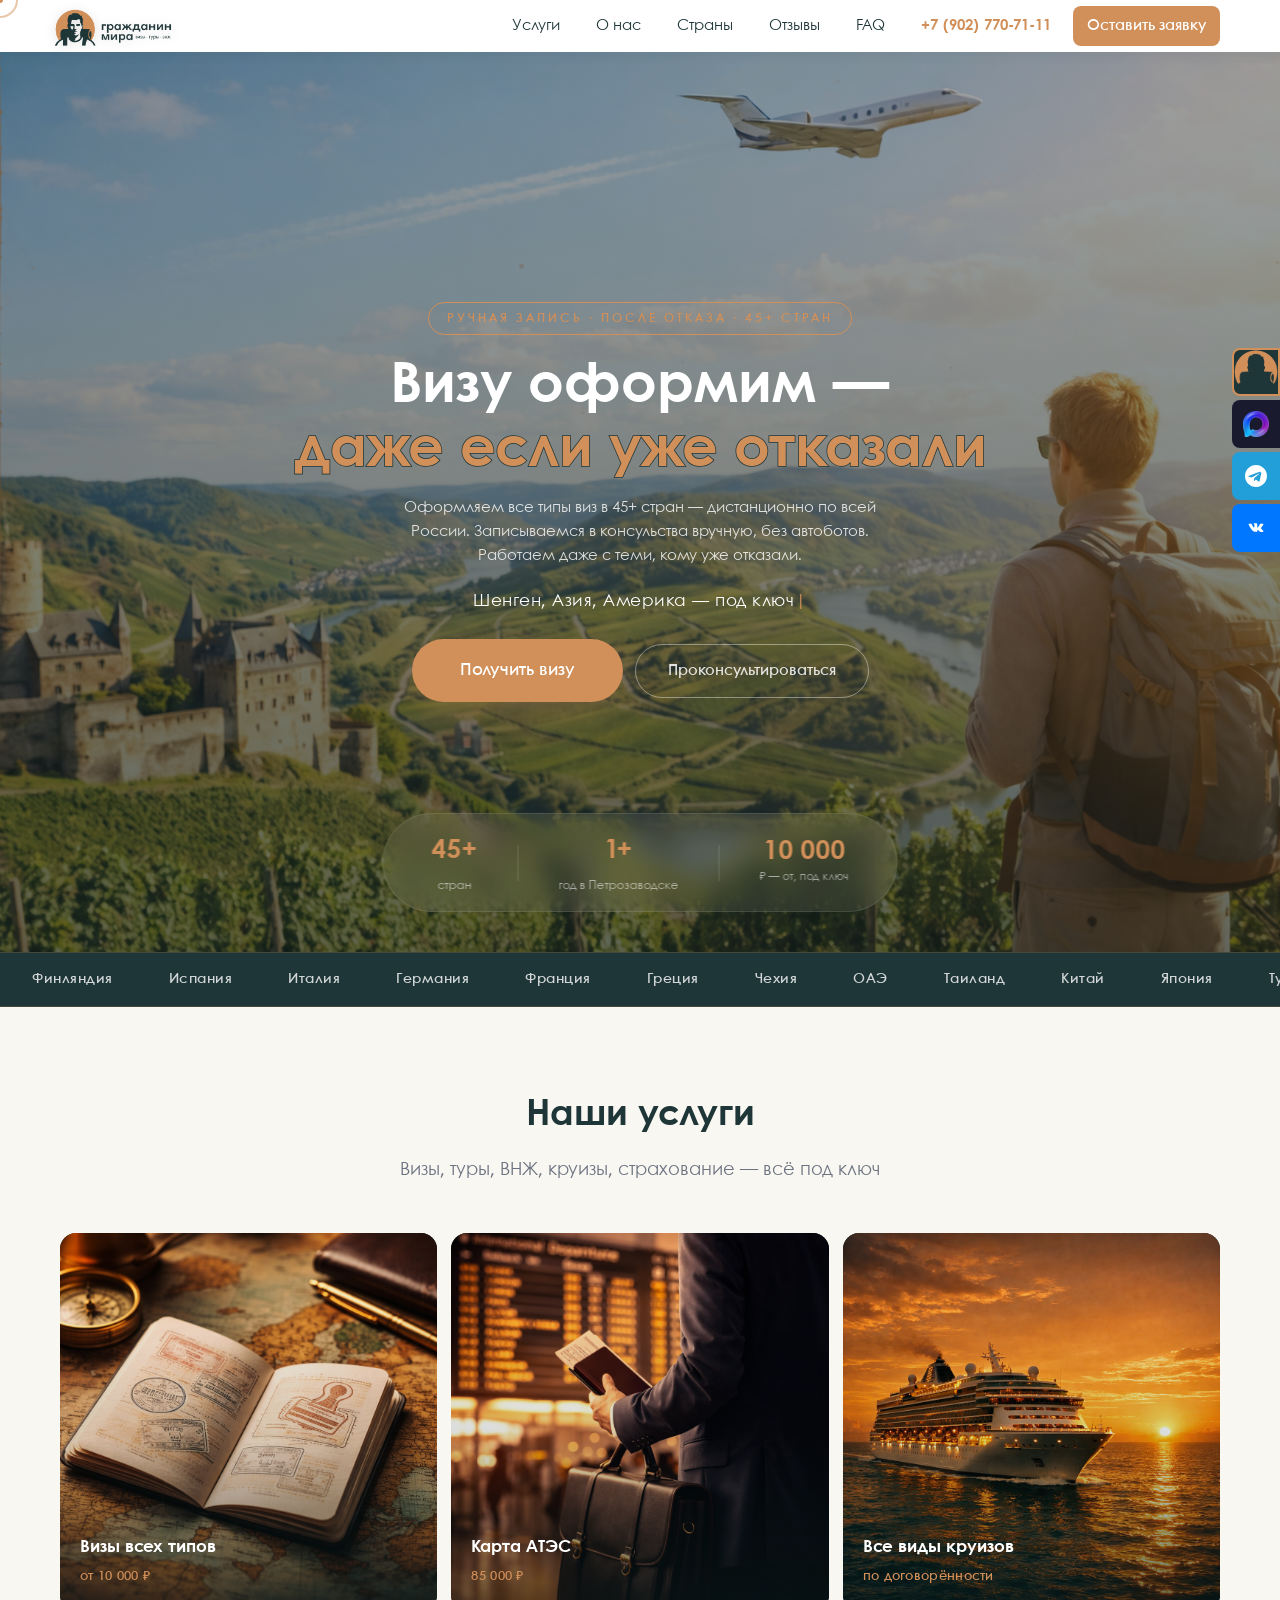
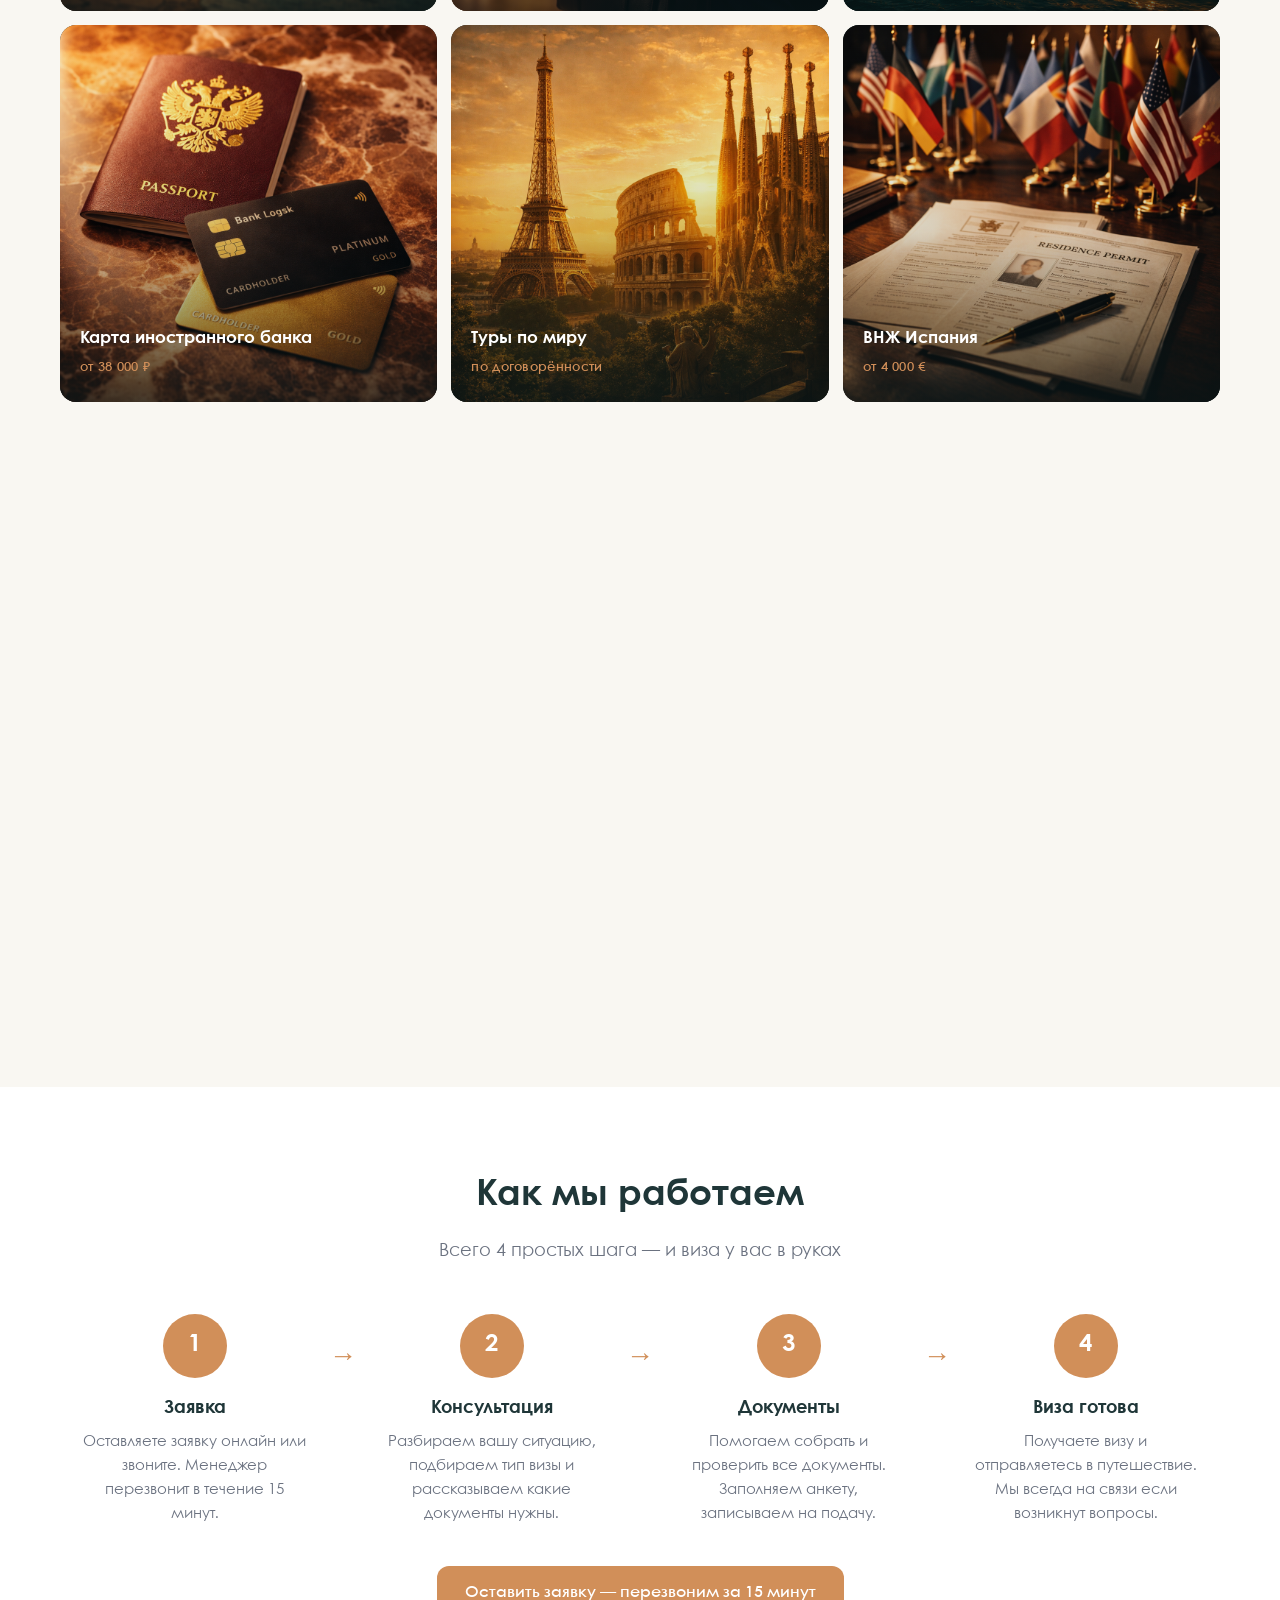
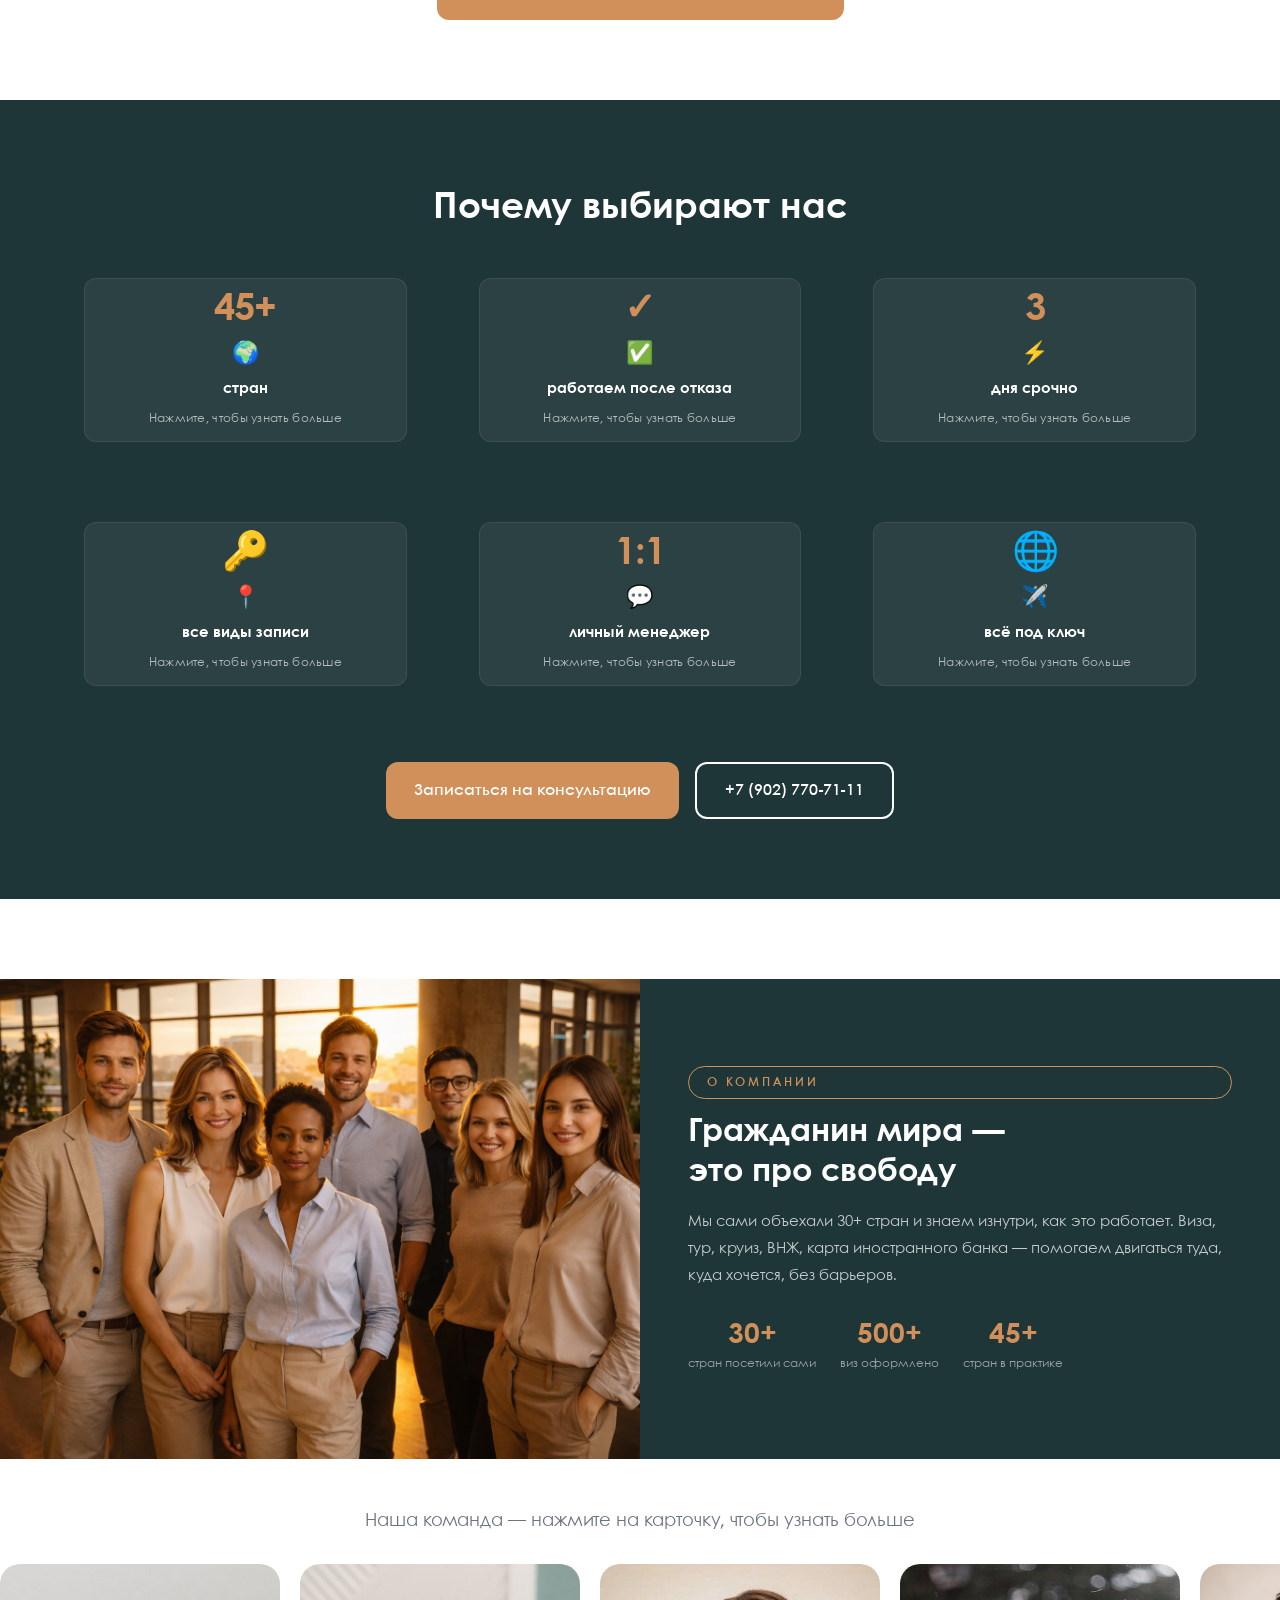
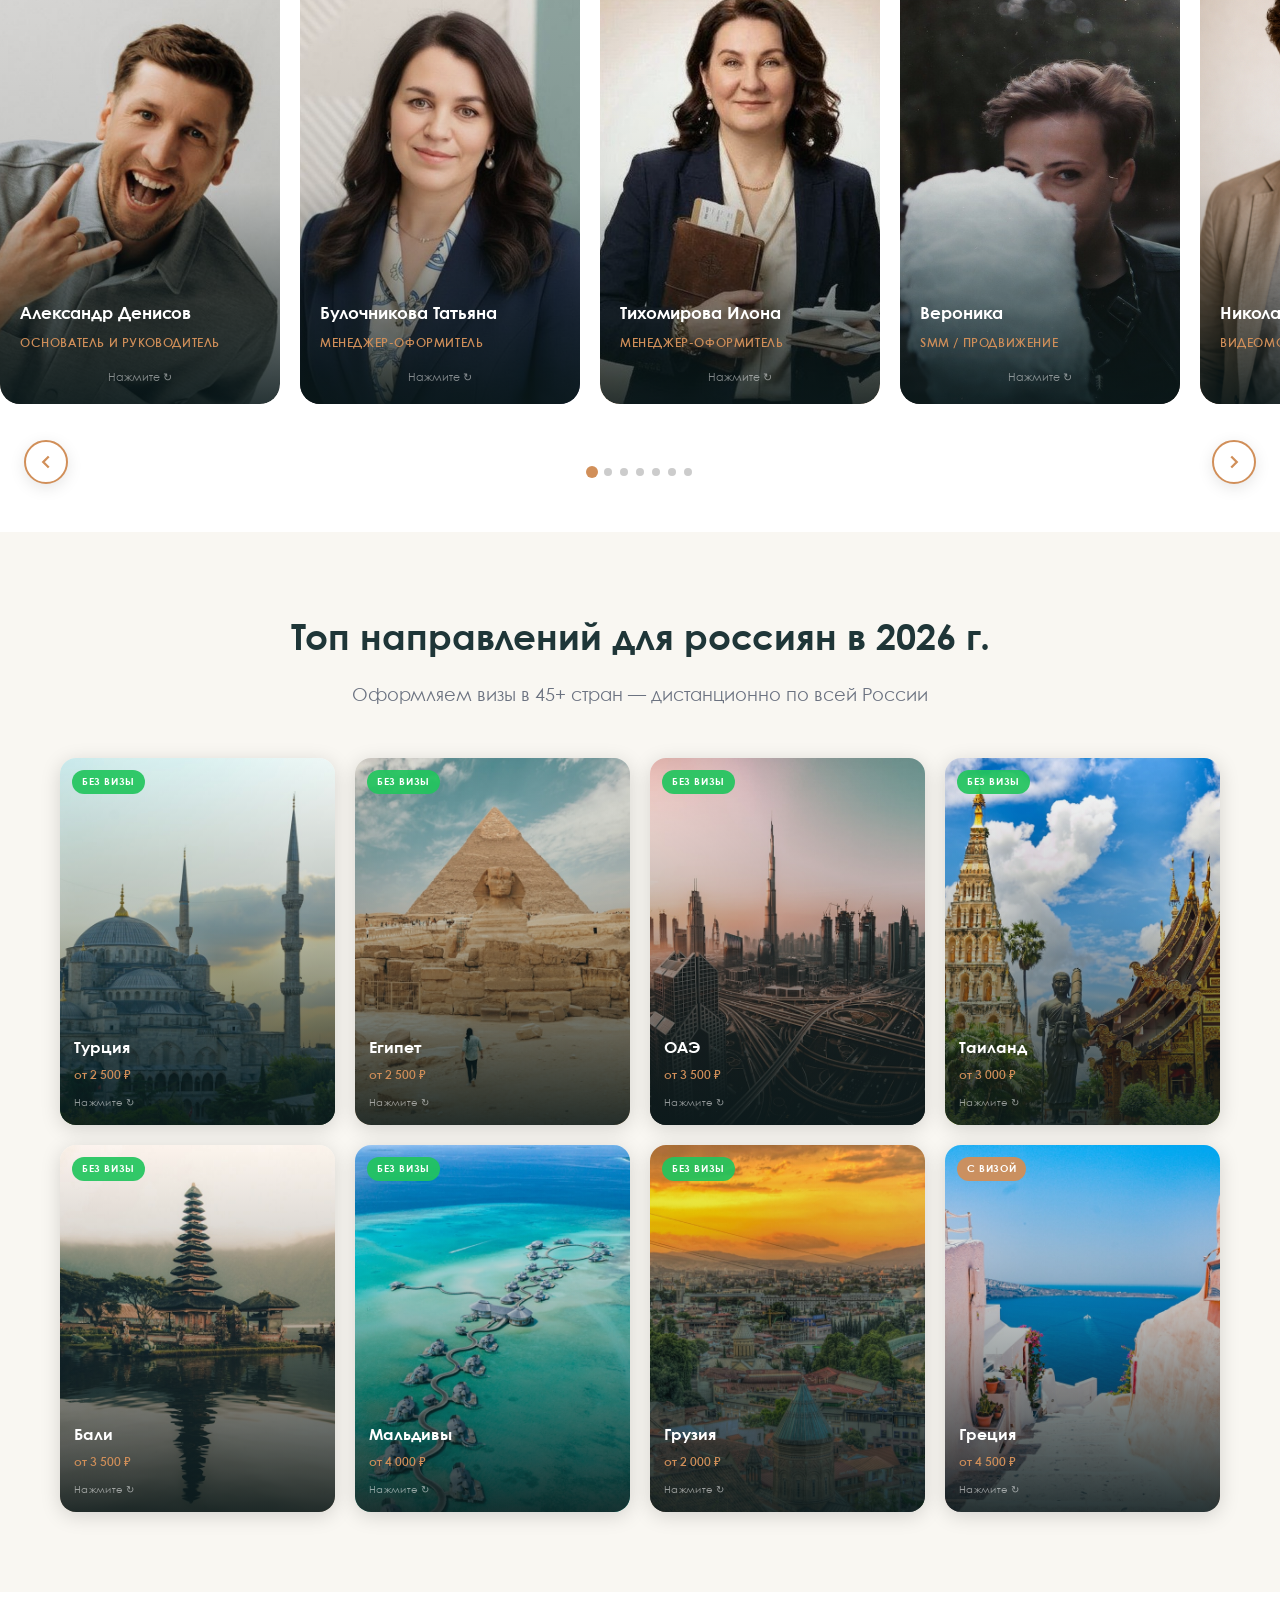
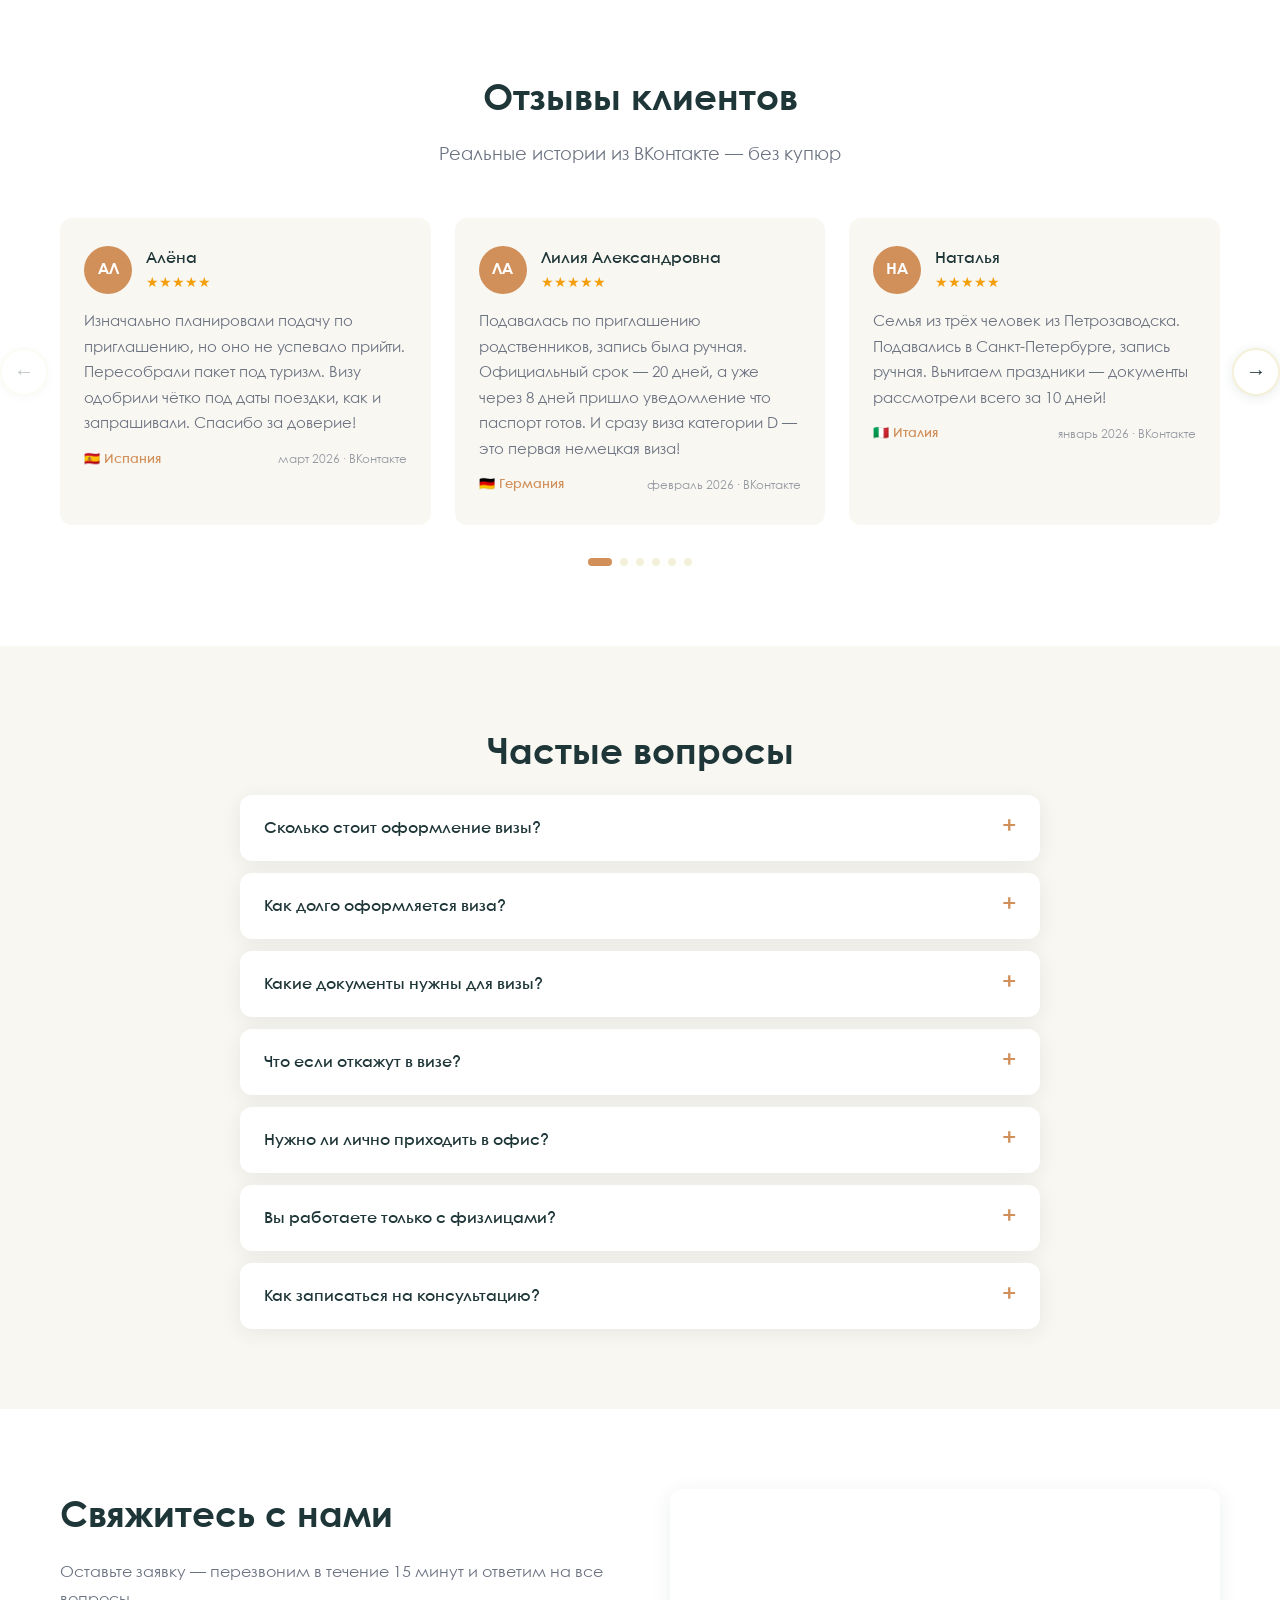
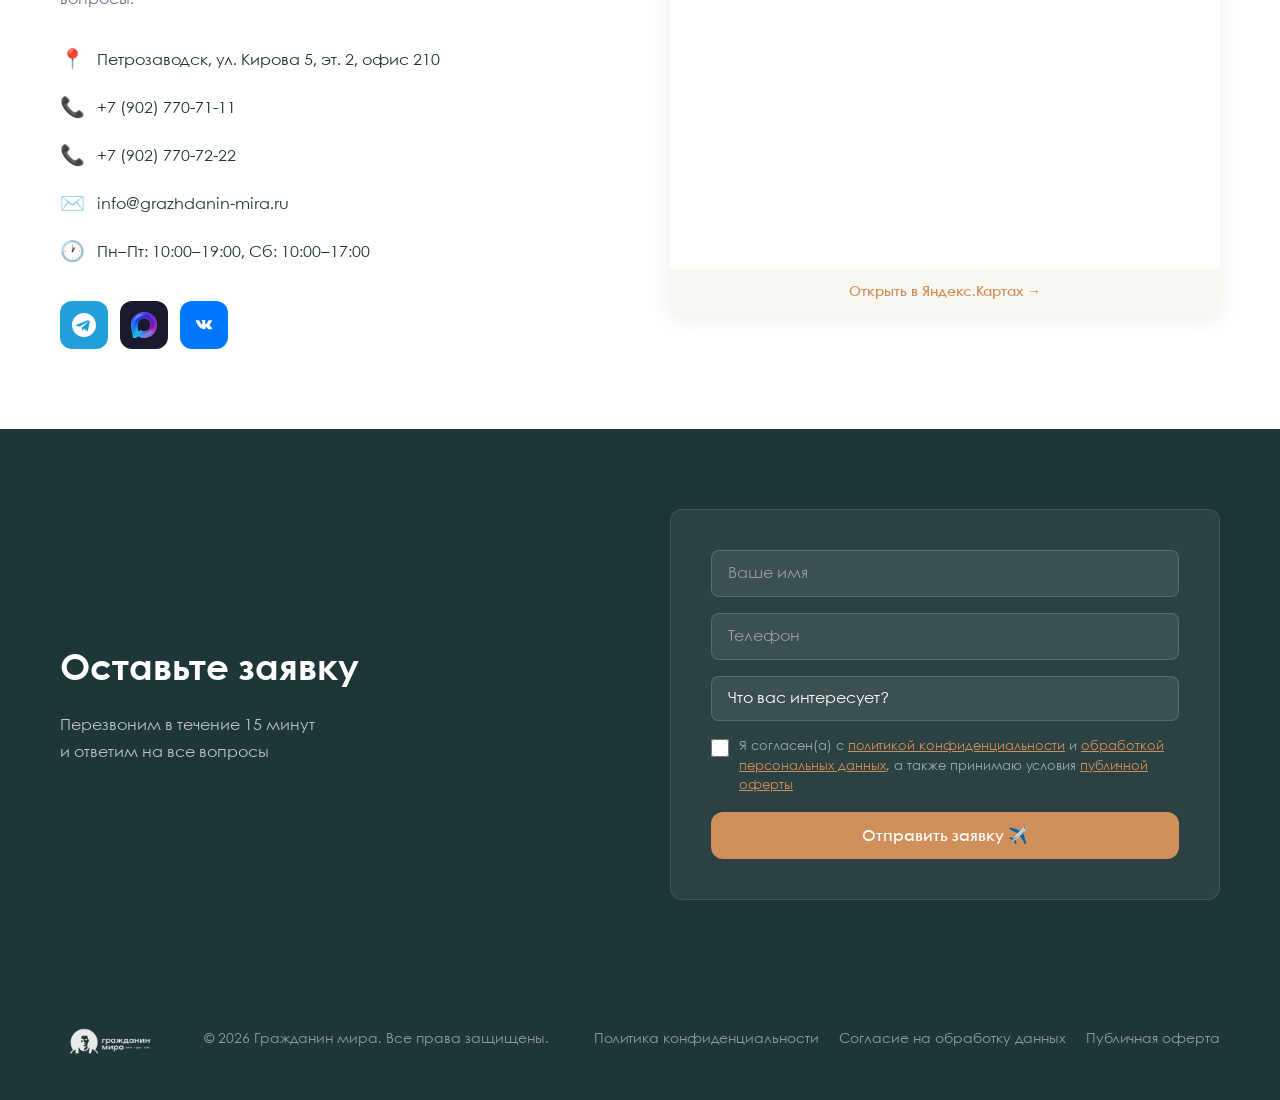
==== commit 25ce6bab: "Туры по России: добавлены санатории и отельный отдых Co-Authored-By: Claude Sonnet 4.6 <noreply@anth" ====
--- a/index.html
+++ b/index.html
@@ -259,7 +259,7 @@
             </div>
             <div class="svc-card__back">
               <h3 class="svc-card__back-title">Туры по России</h3>
-              <p class="svc-card__back-desc">Организуем туры по самым красивым местам России. Карелия, Байкал, Алтай, Золотое кольцо — подберём маршрут и возьмём всё на себя.</p>
+              <p class="svc-card__back-desc">Организуем туры по самым красивым местам России. Карелия, Байкал, Алтай, Золотое кольцо. Санатории и отельный отдых — подберём маршрут и возьмём всё на себя.</p>
               <div class="svc-card__back-footer">
                 <span class="svc-card__back-price">по договорённости</span>
                 <a href="#application" class="svc-card__back-btn">Записаться</a>
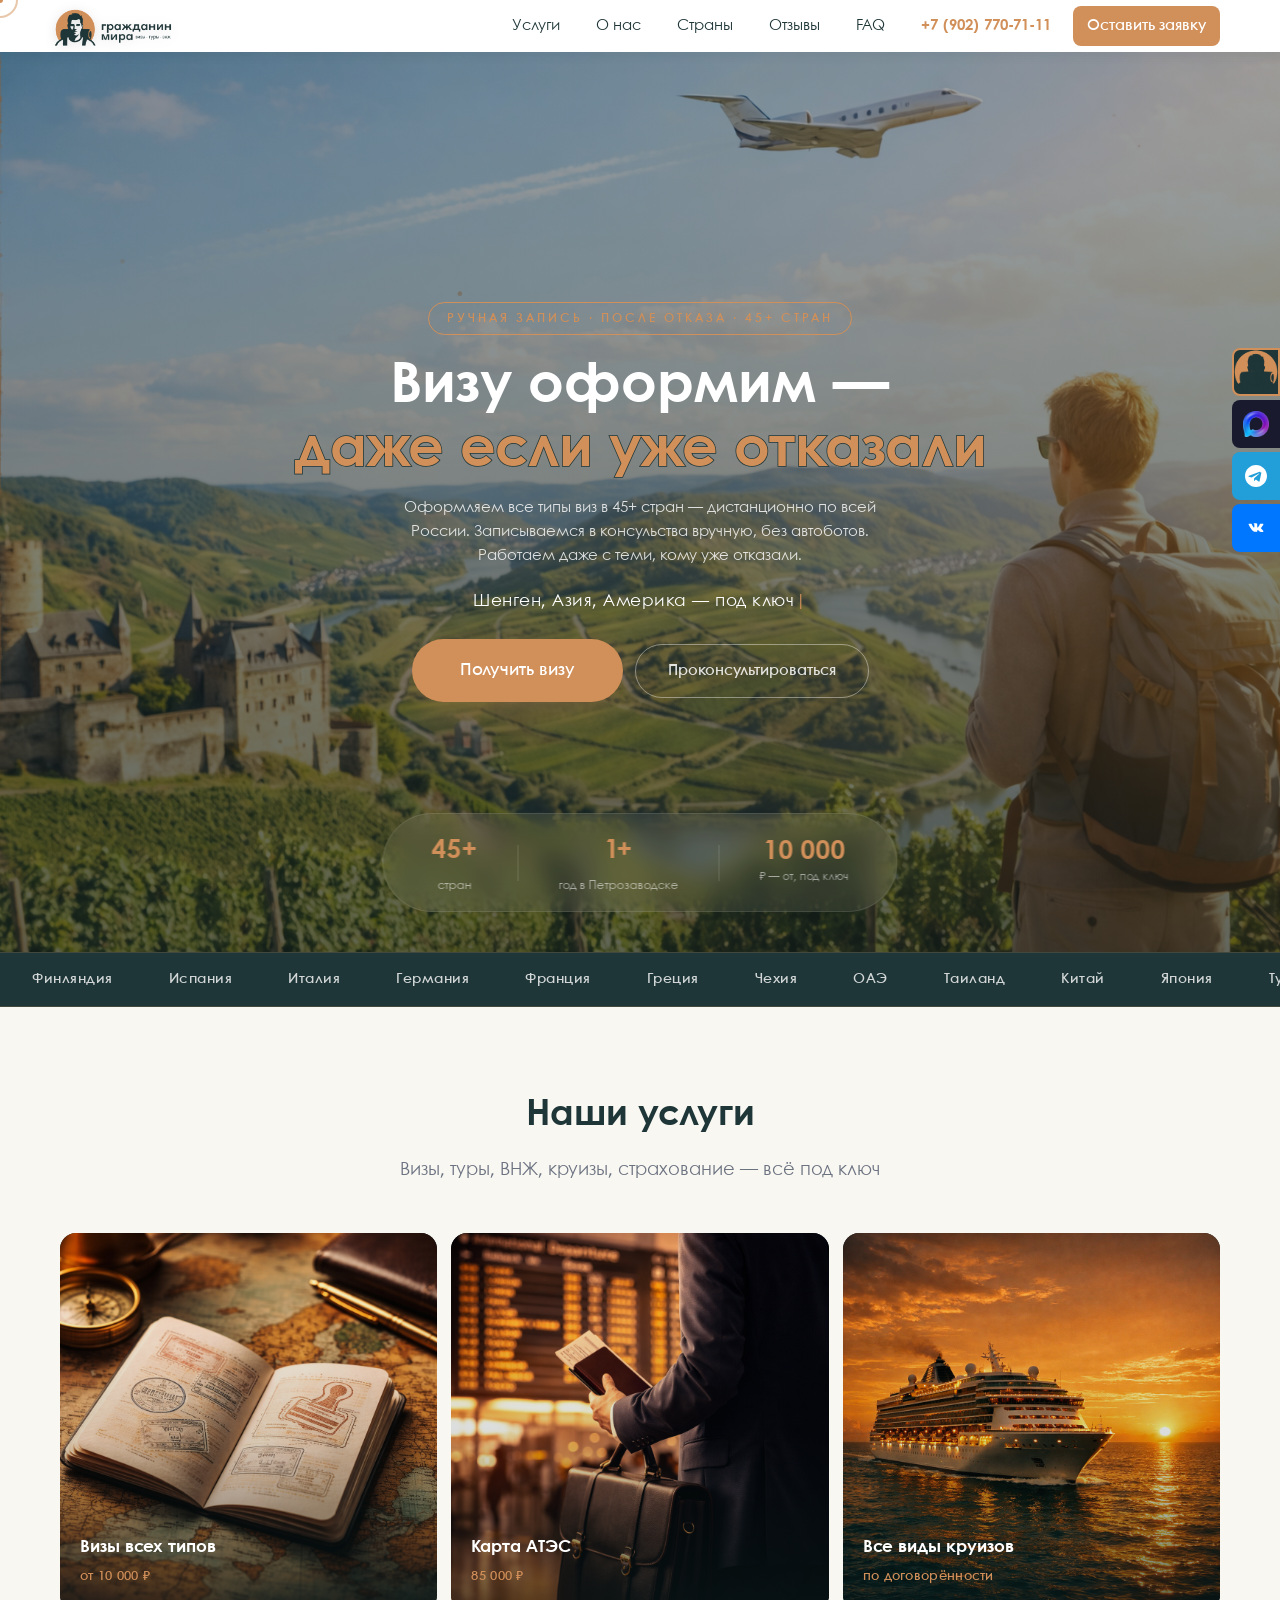
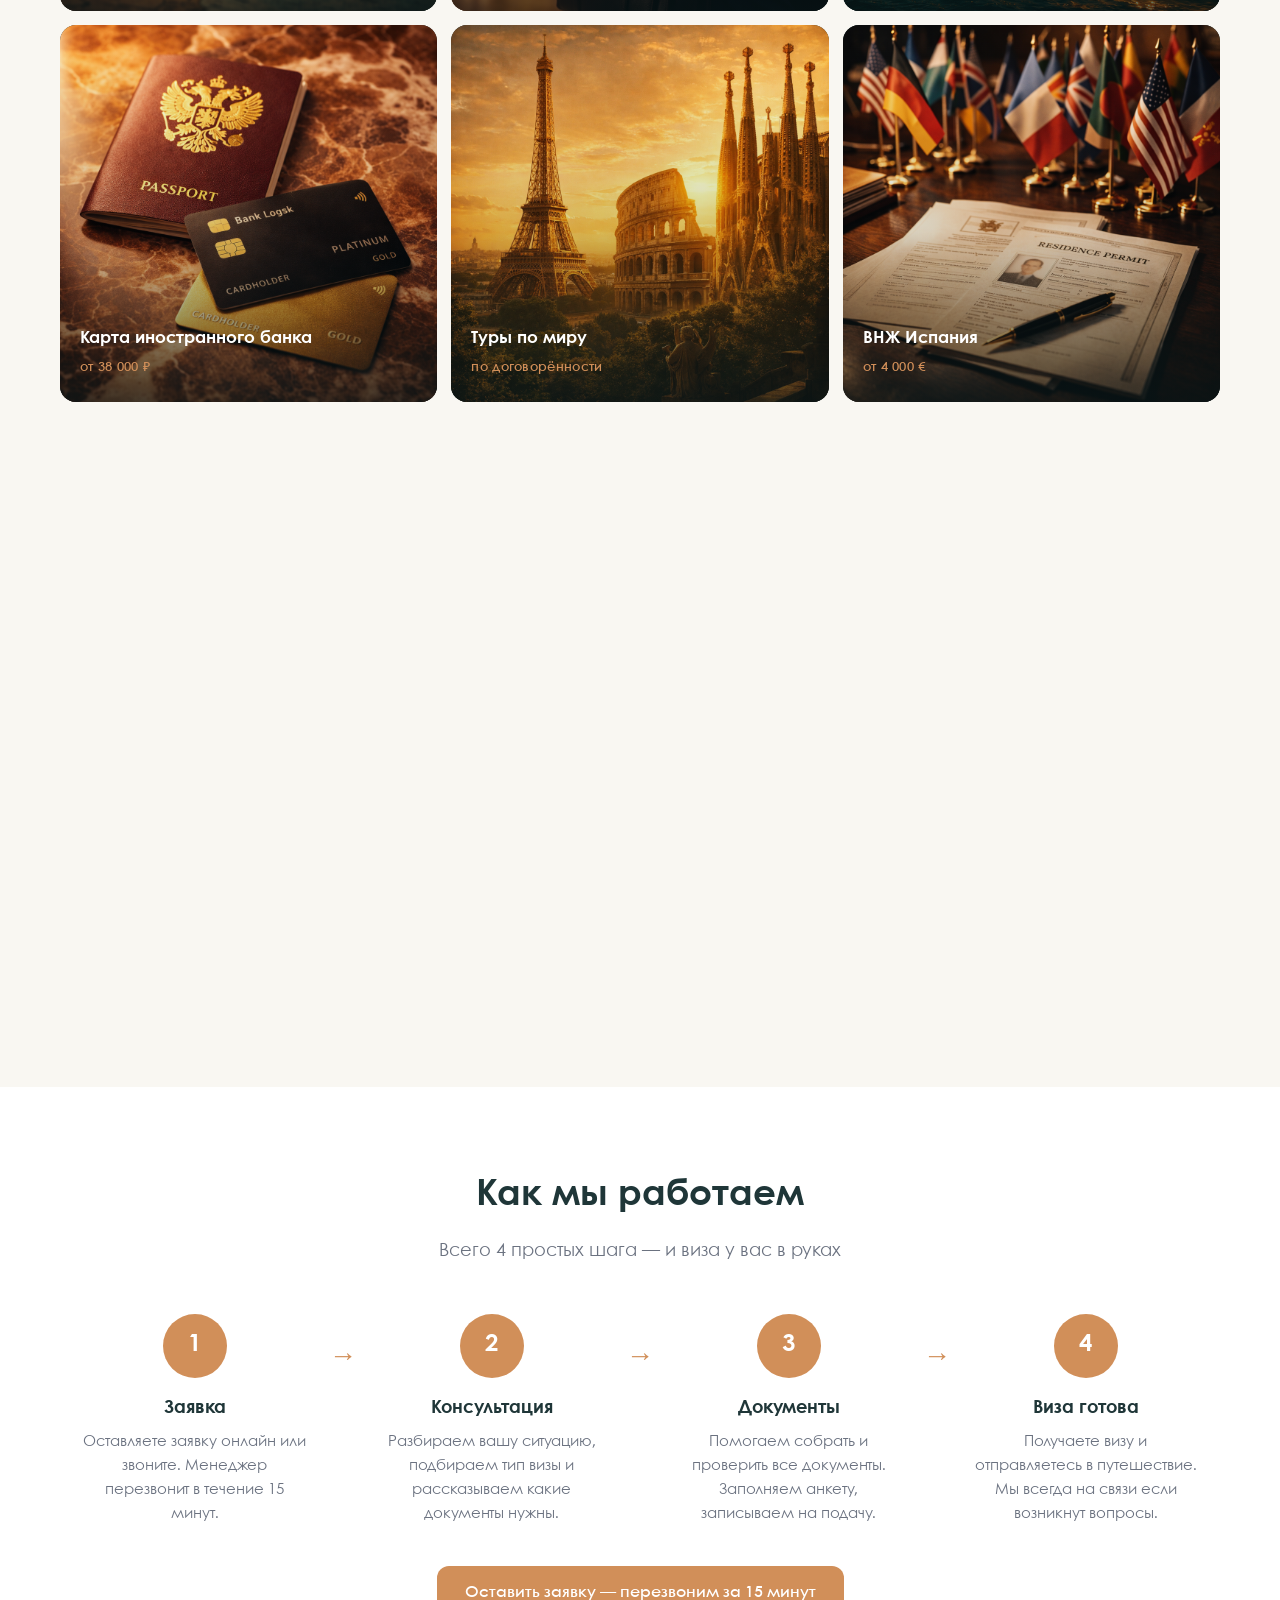
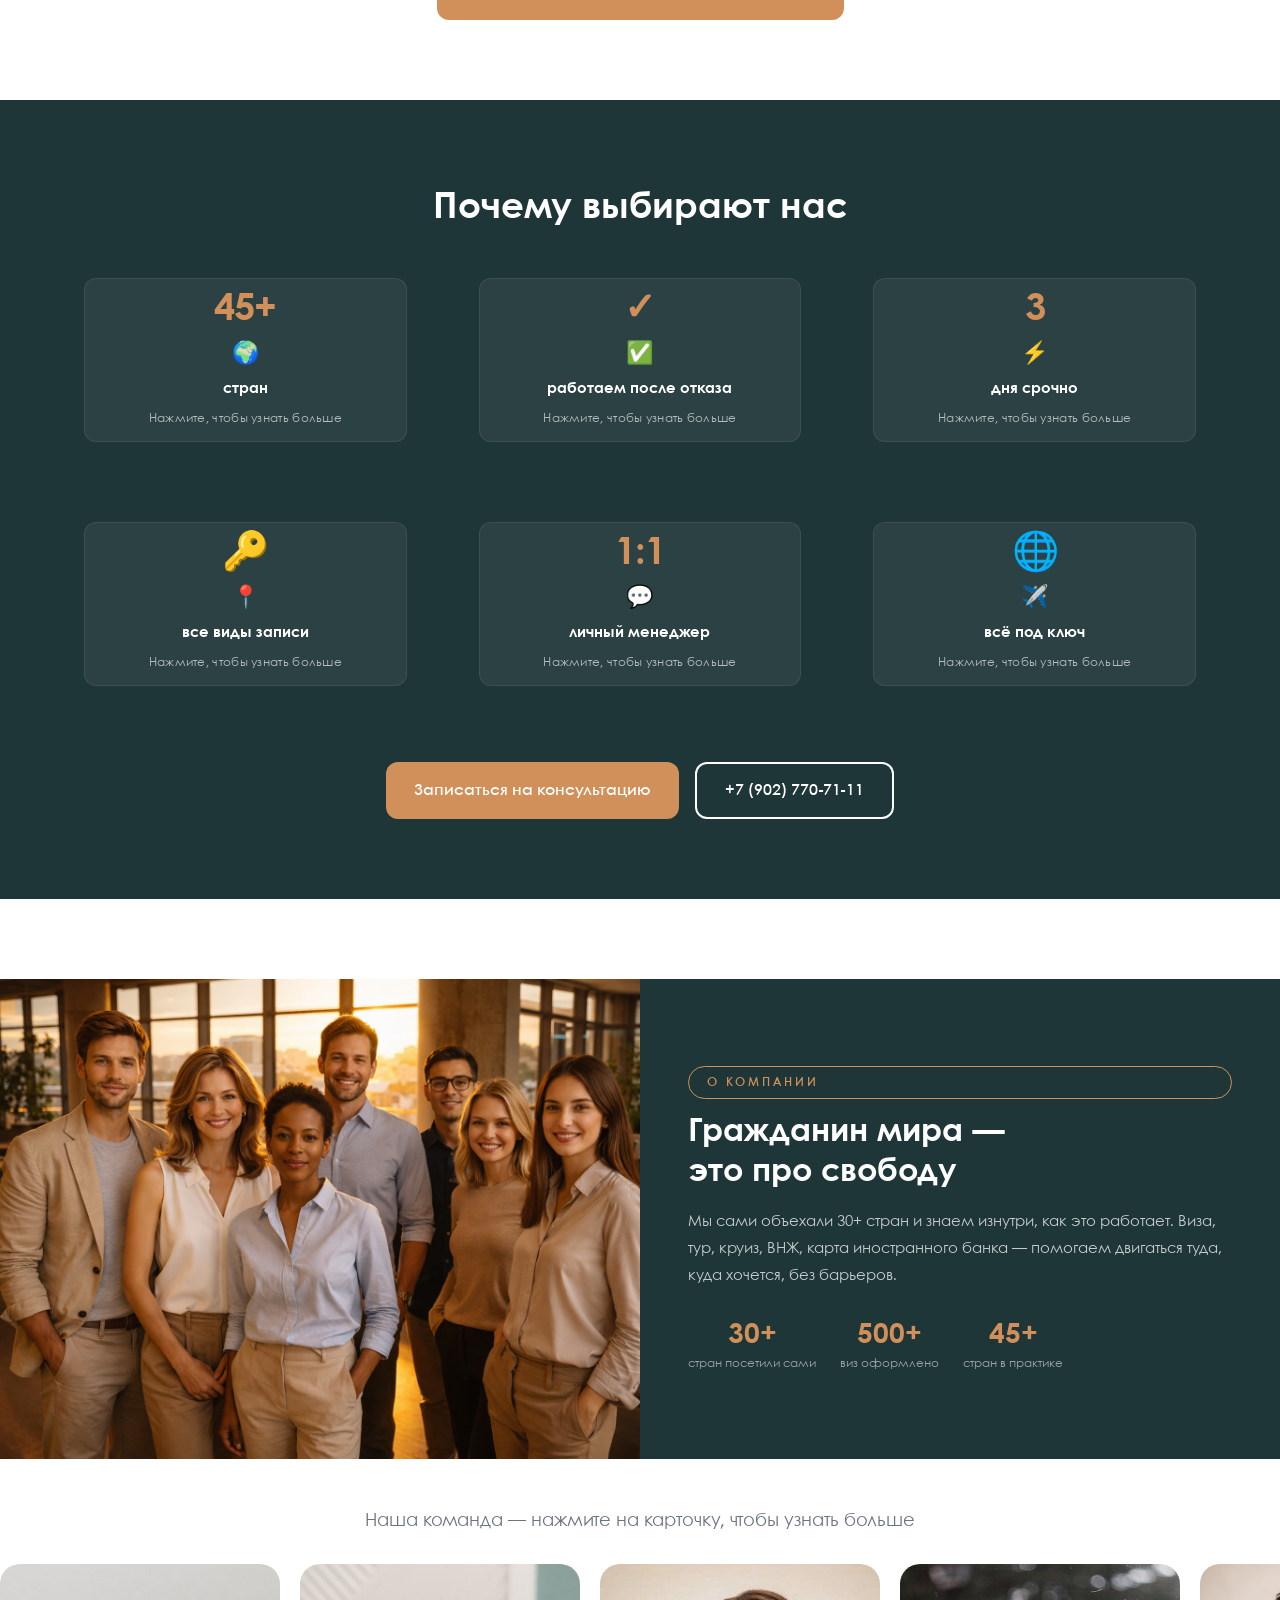
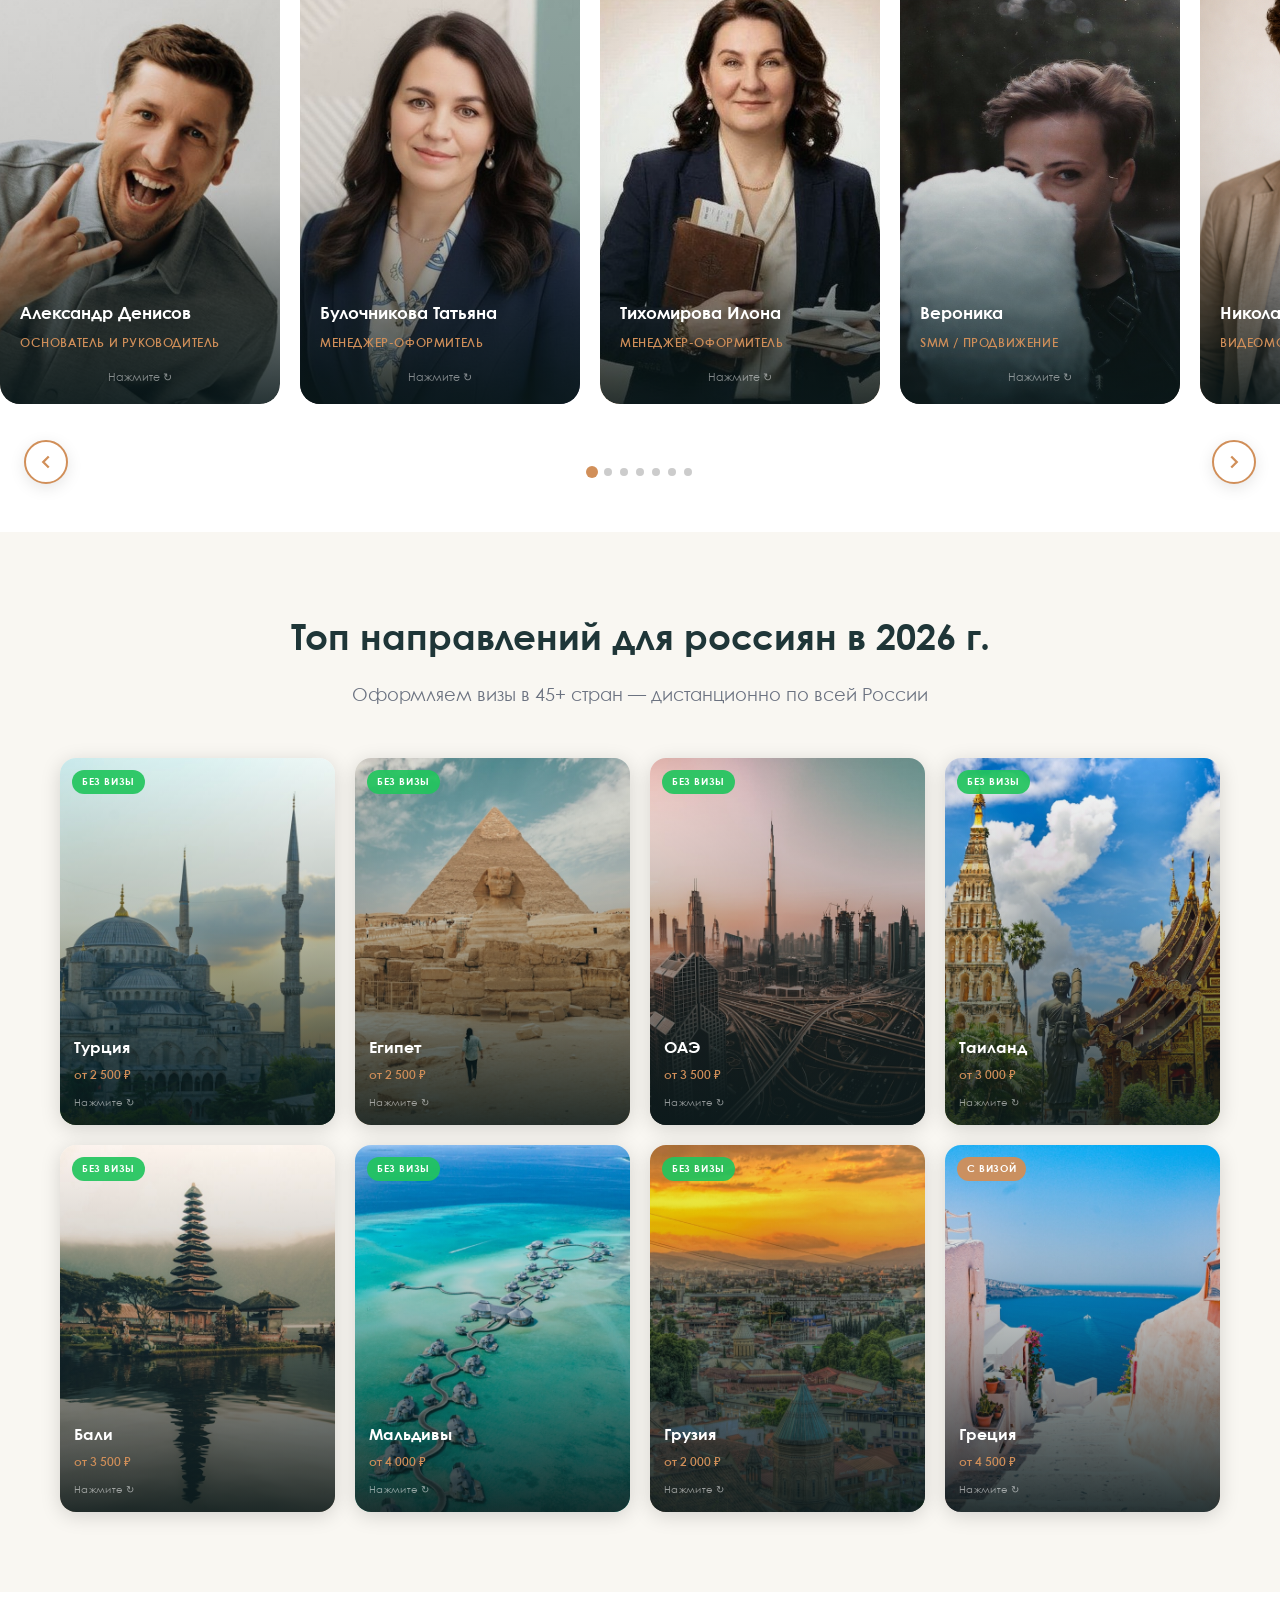
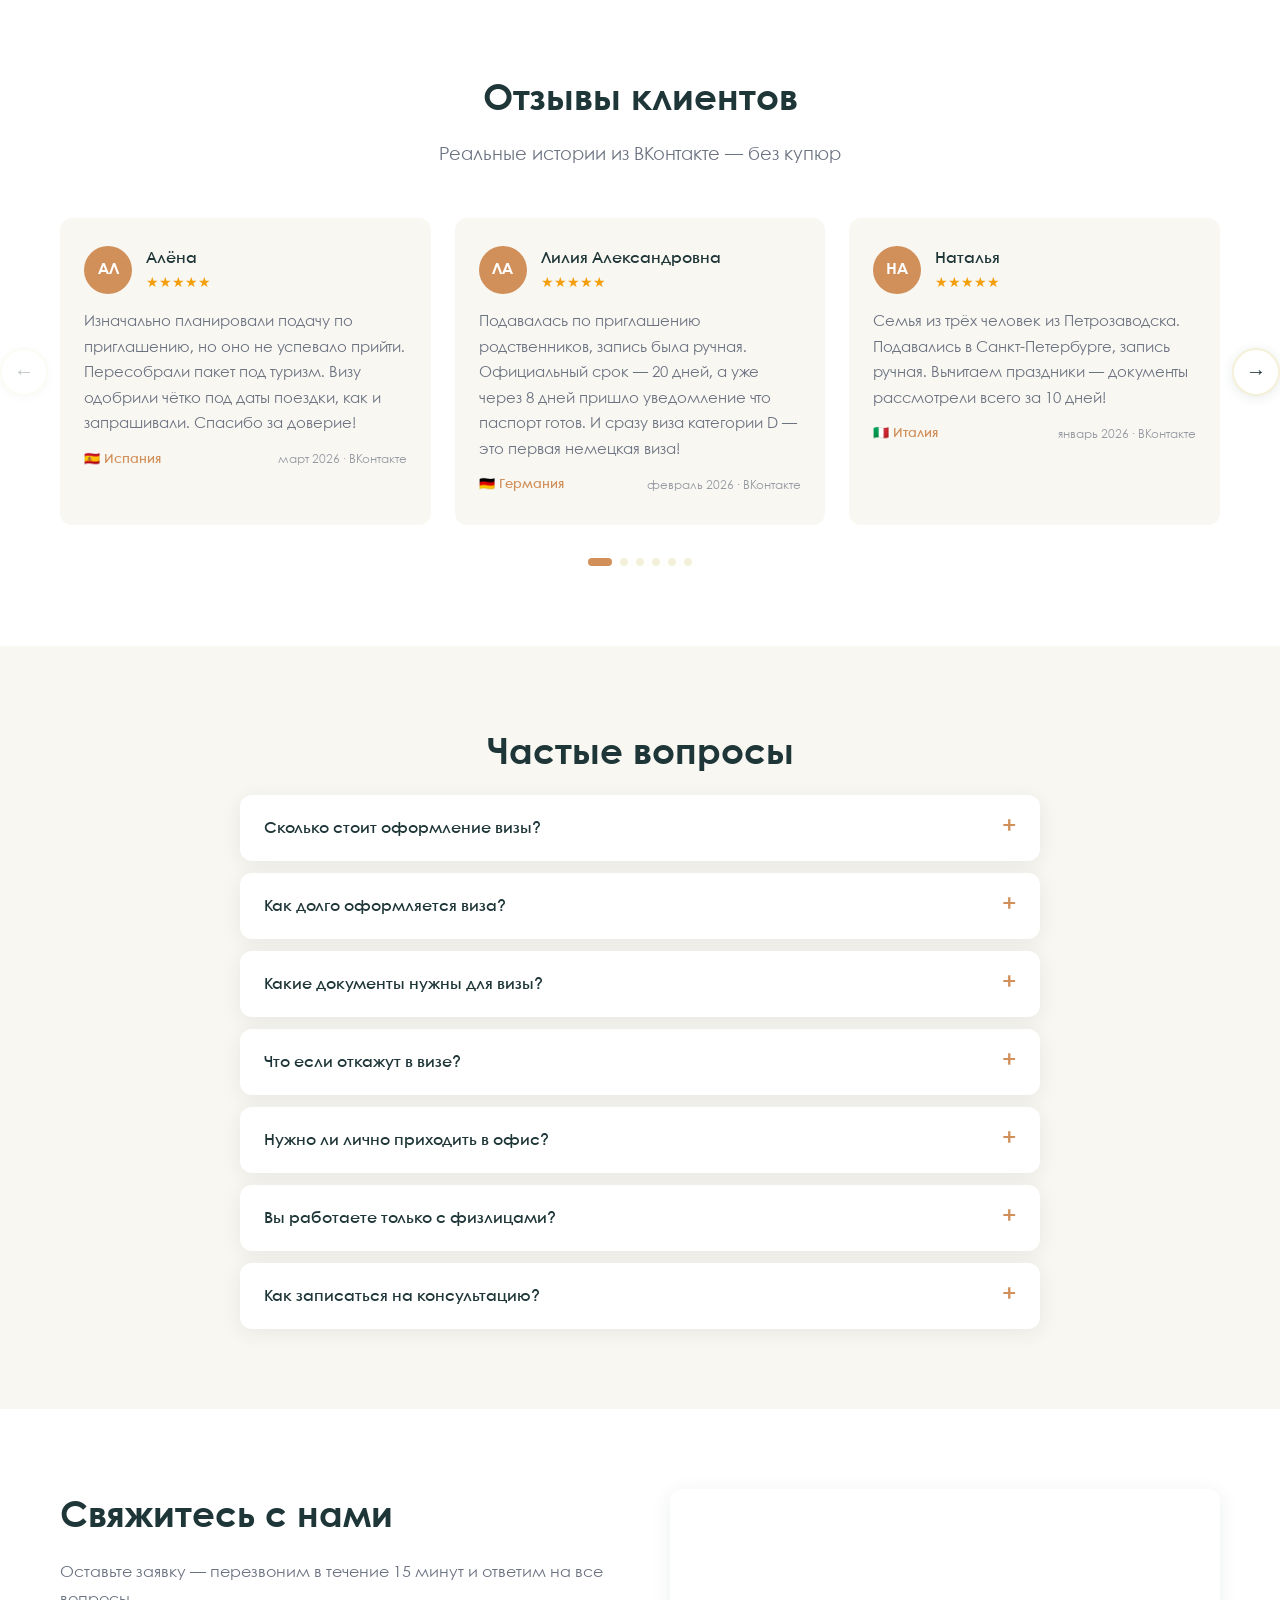
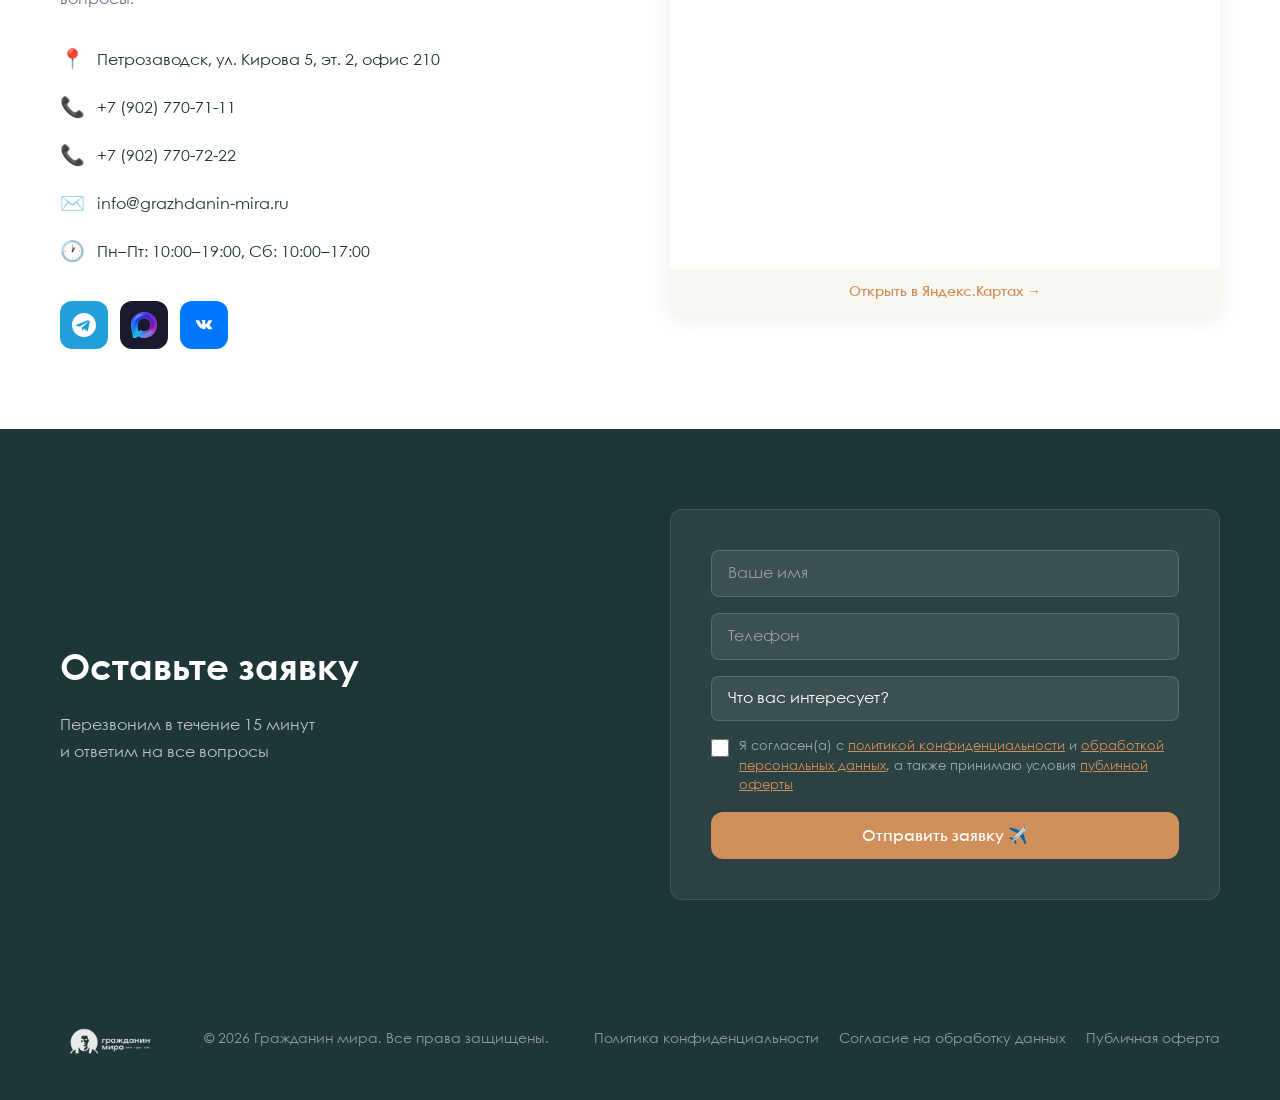
==== commit 019eb4db: "Команда: обновлены биографии Татьяны и Илоны Co-Authored-By: Claude Sonnet 4.6 <noreply@anthropic.co" ====
--- a/index.html
+++ b/index.html
@@ -555,7 +555,7 @@
             <div class="team-card__back">
               <h3 class="team-card__back-name">Булочникова Татьяна Федоровна</h3>
               <span class="team-card__back-role">Менеджер-оформитель</span>
-              <p class="team-card__bio">Сертифицированный специалист по визам. Ведёт клиентов от первого обращения до получения документов. Специализируется на шенгенских странах и повторных заявках.</p>
+              <p class="team-card__bio">Специализируется на всех типах виз, туры по России, Азия, Турция.</p>
             </div>
           </div>
         </div>
@@ -575,7 +575,7 @@
             <div class="team-card__back">
               <h3 class="team-card__back-name">Тихомирова Илона Матвеевна</h3>
               <span class="team-card__back-role">Менеджер-оформитель</span>
-              <p class="team-card__bio">Специалист по туристическим и деловым визам. Помогает собрать безупречный пакет документов и записаться на подачу даже в период высокой загрузки консульств.</p>
+              <p class="team-card__bio">Специализируется на всех типах виз, все виды круизов, Европа, ОАЭ, Африка, Турция.</p>
             </div>
           </div>
         </div>
--- a/css/style.css
+++ b/css/style.css
@@ -906,7 +906,7 @@
   flex-direction: column;
   align-items: center;
   justify-content: center;
-  padding: 24px 20px;
+  padding: 18px 12px;
   text-align: center;
 }
 .why-card__front {
@@ -942,9 +942,9 @@
   margin-top: 8px;
 }
 .why-card__text {
-  font-size: 14px;
+  font-size: 13px;
   color: rgba(255,255,255,0.92);
-  line-height: 1.6;
+  line-height: 1.5;
 }
 .why-card__hint {
   font-size: 12px;
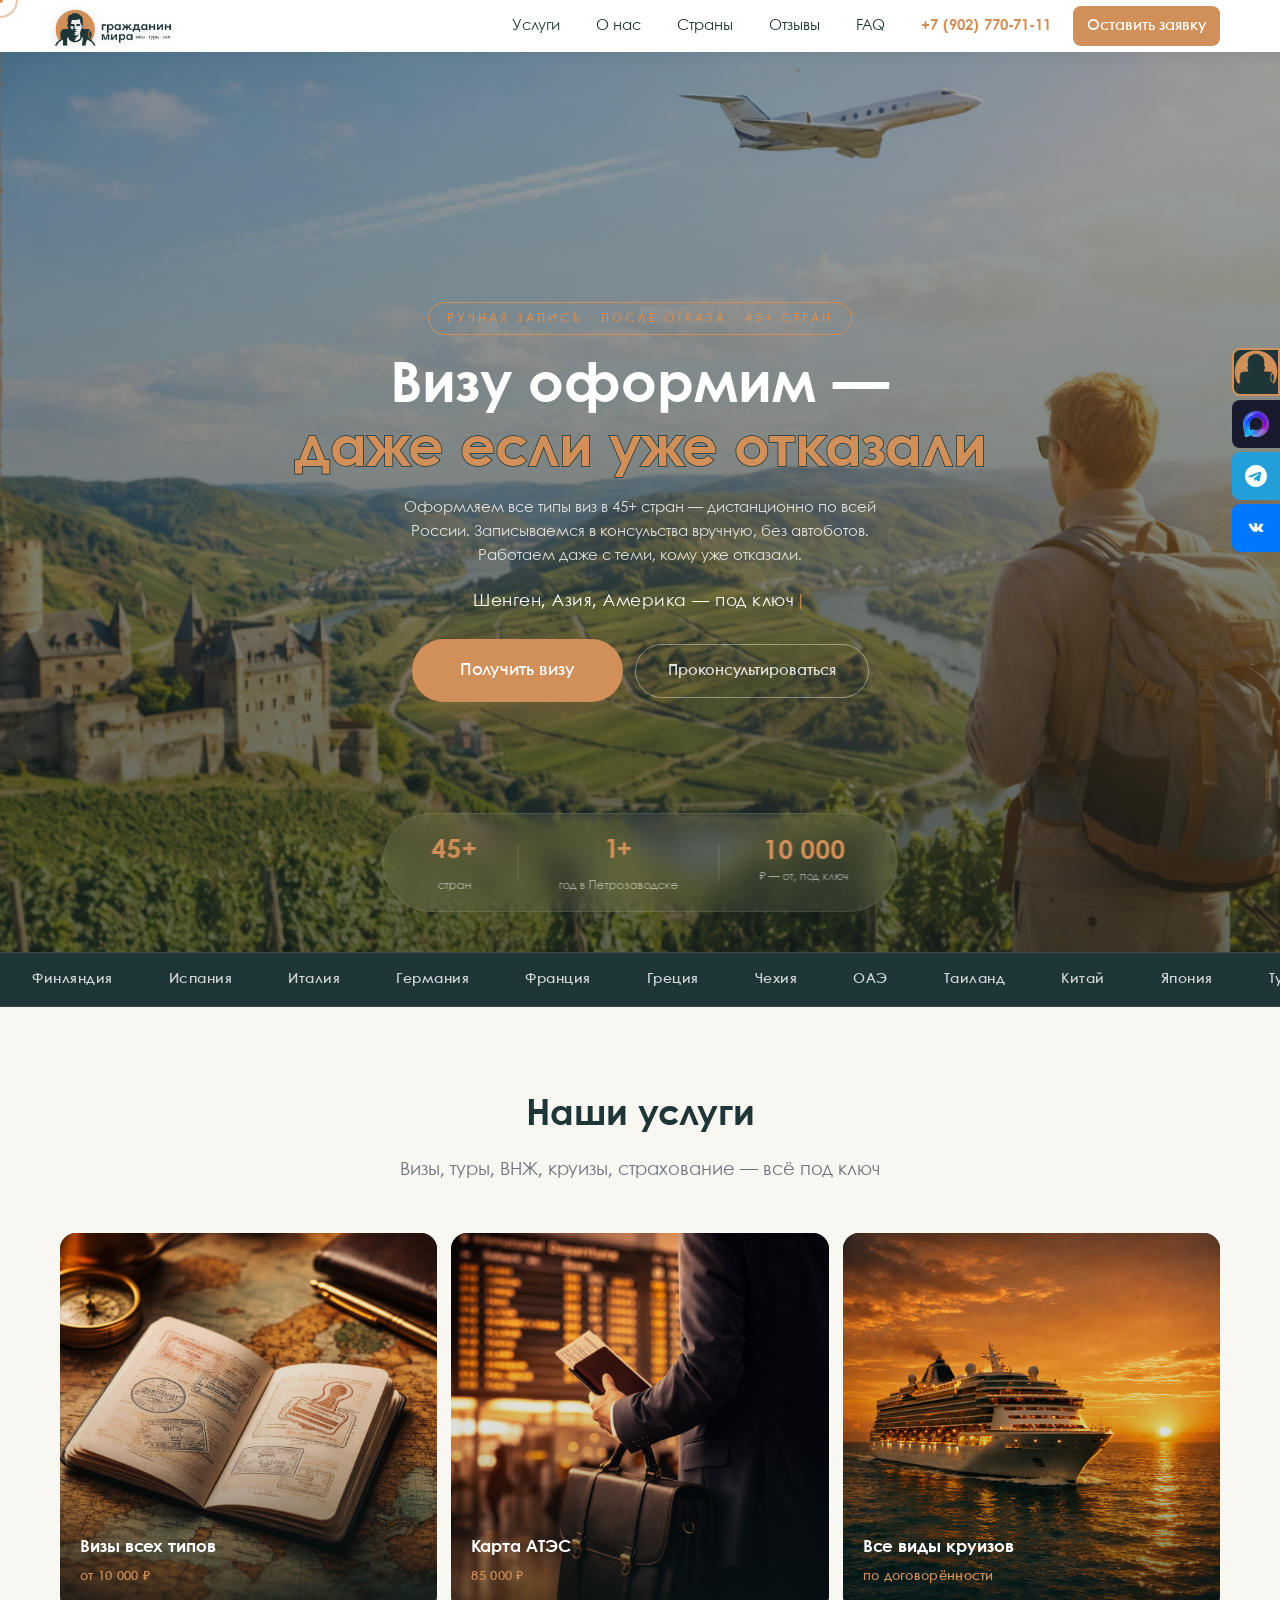
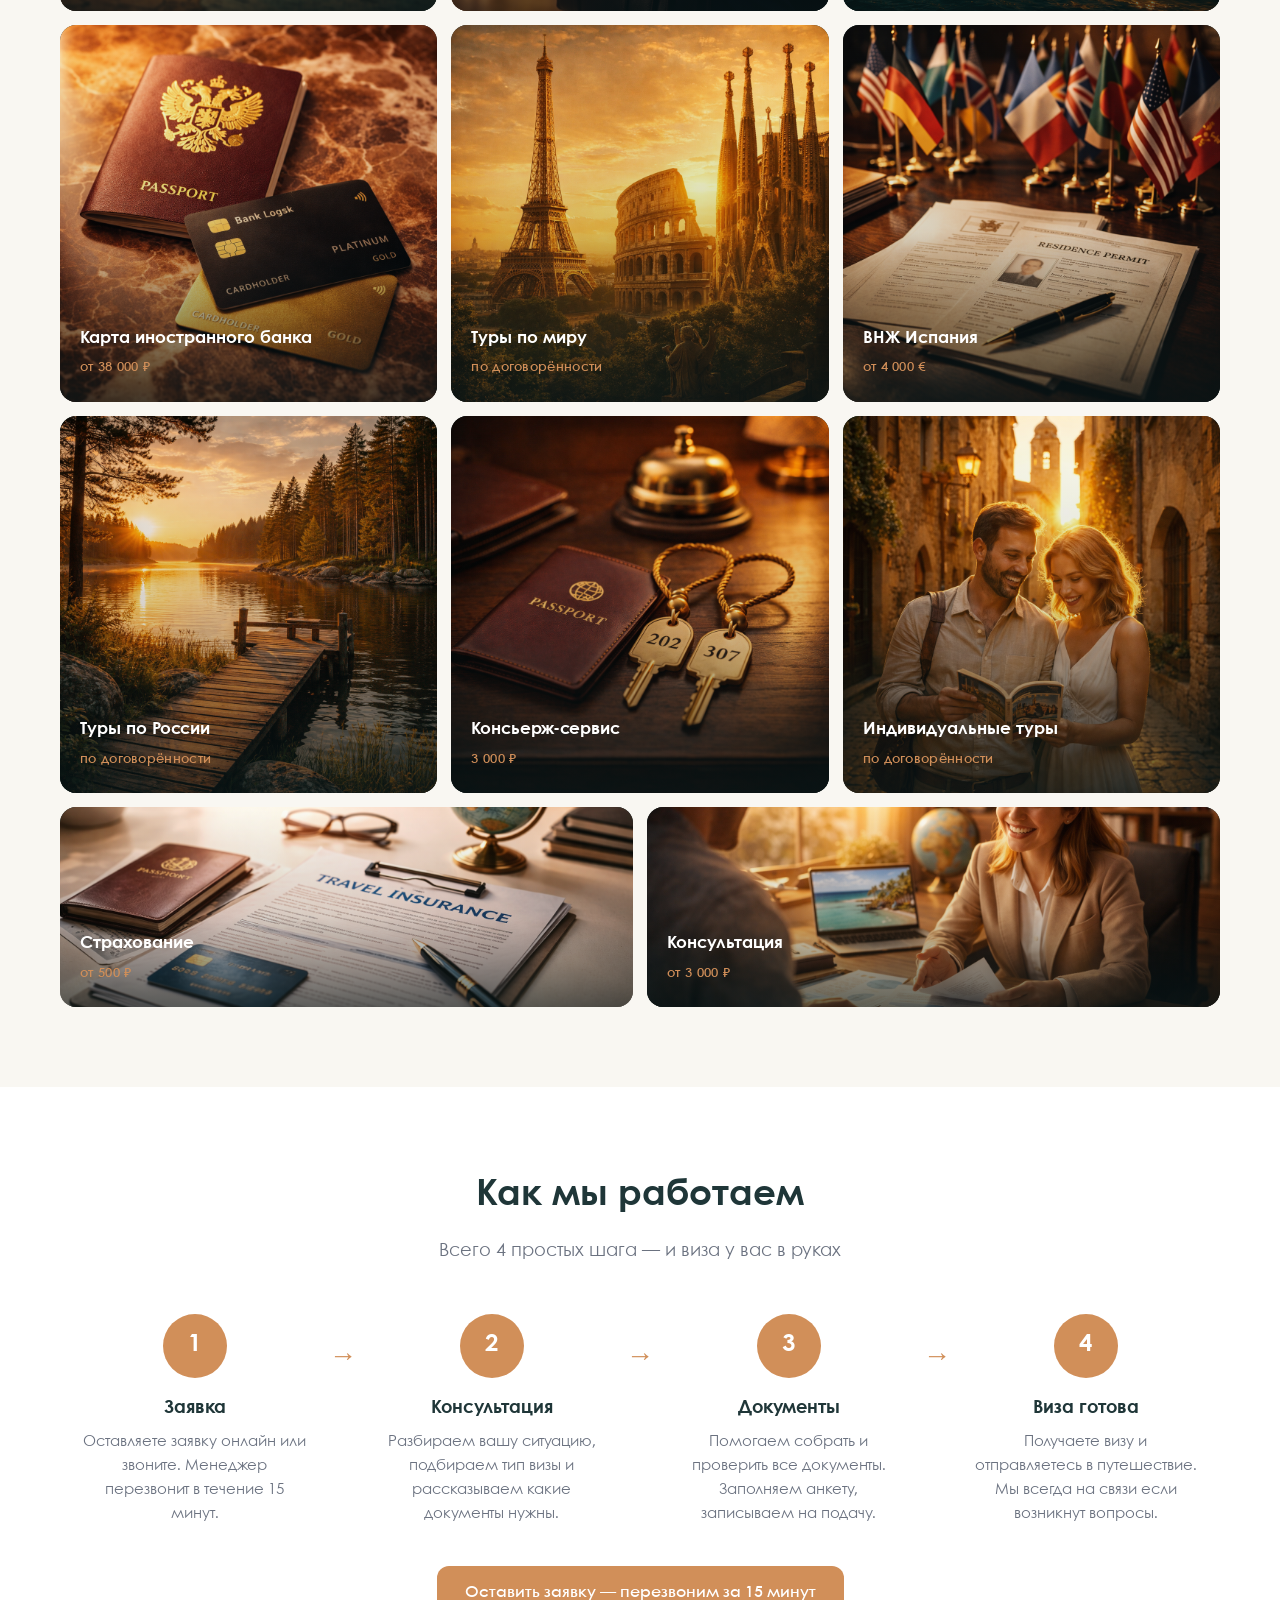
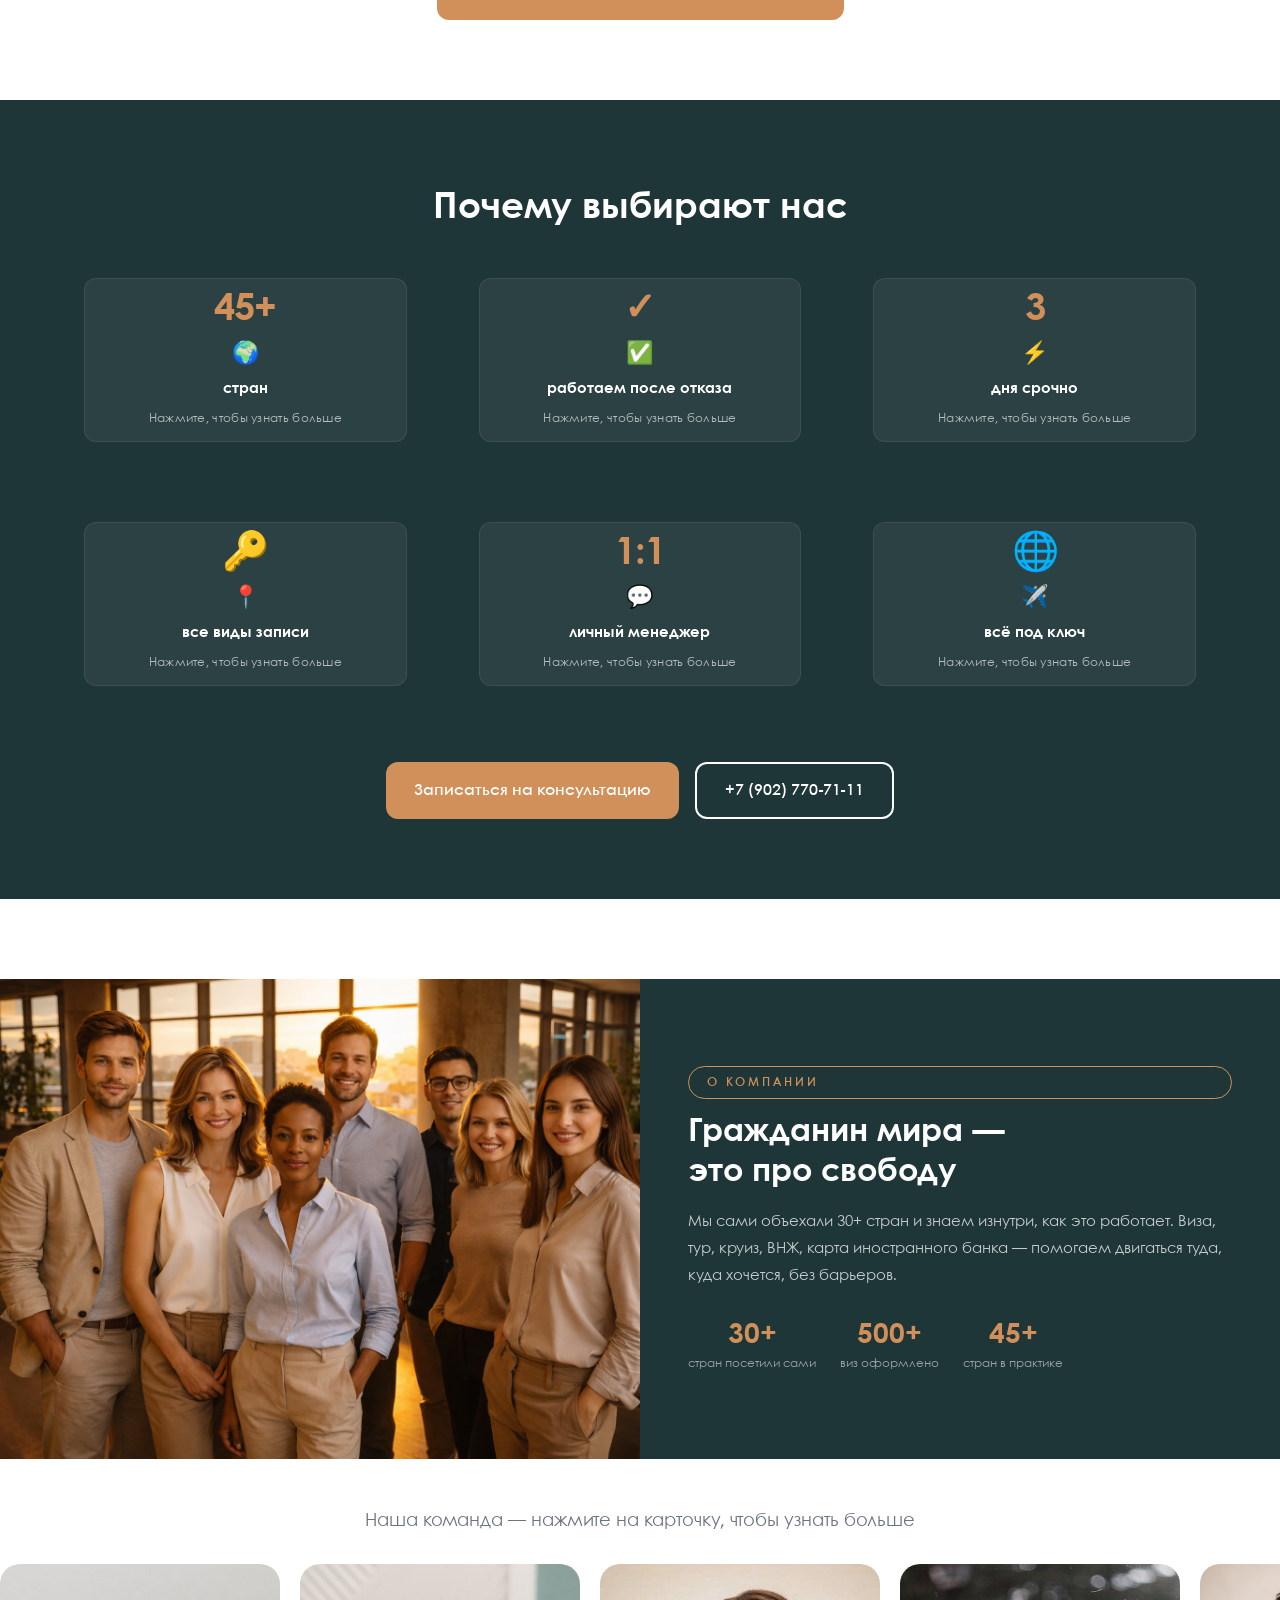
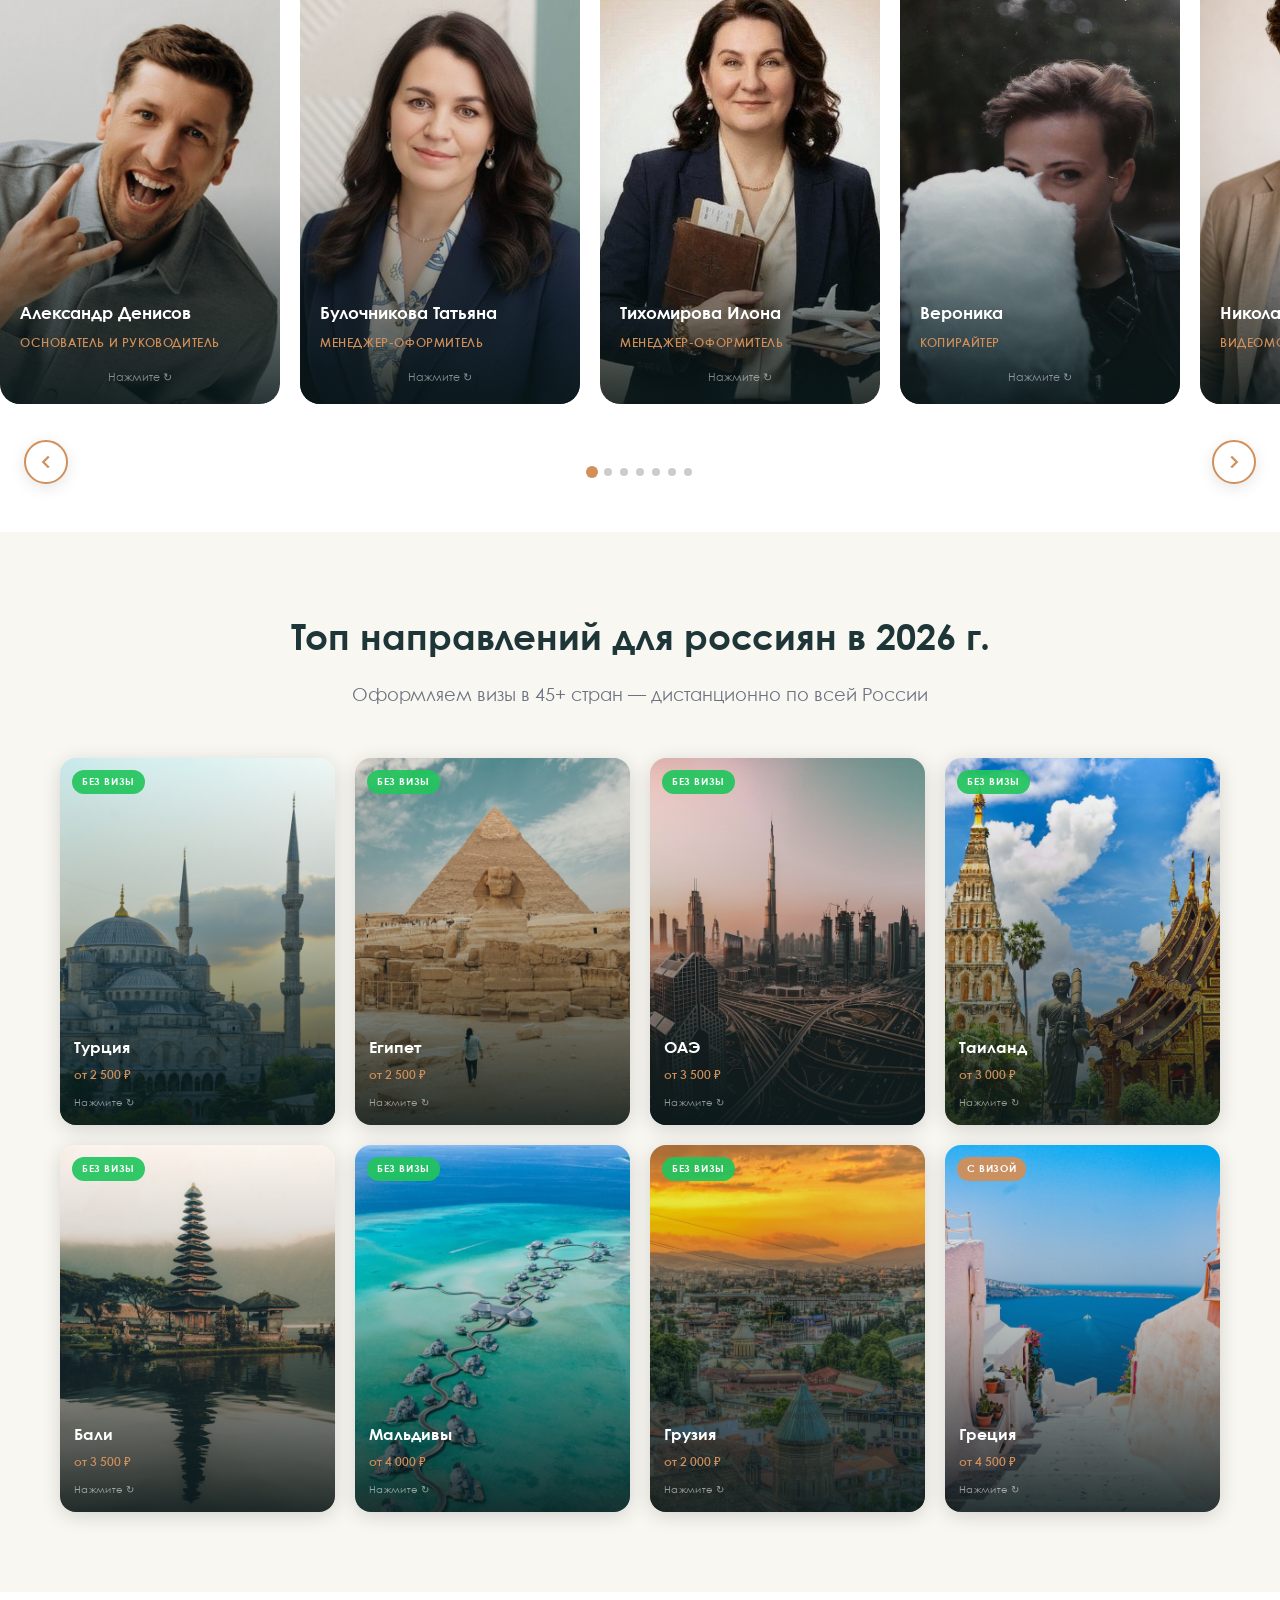
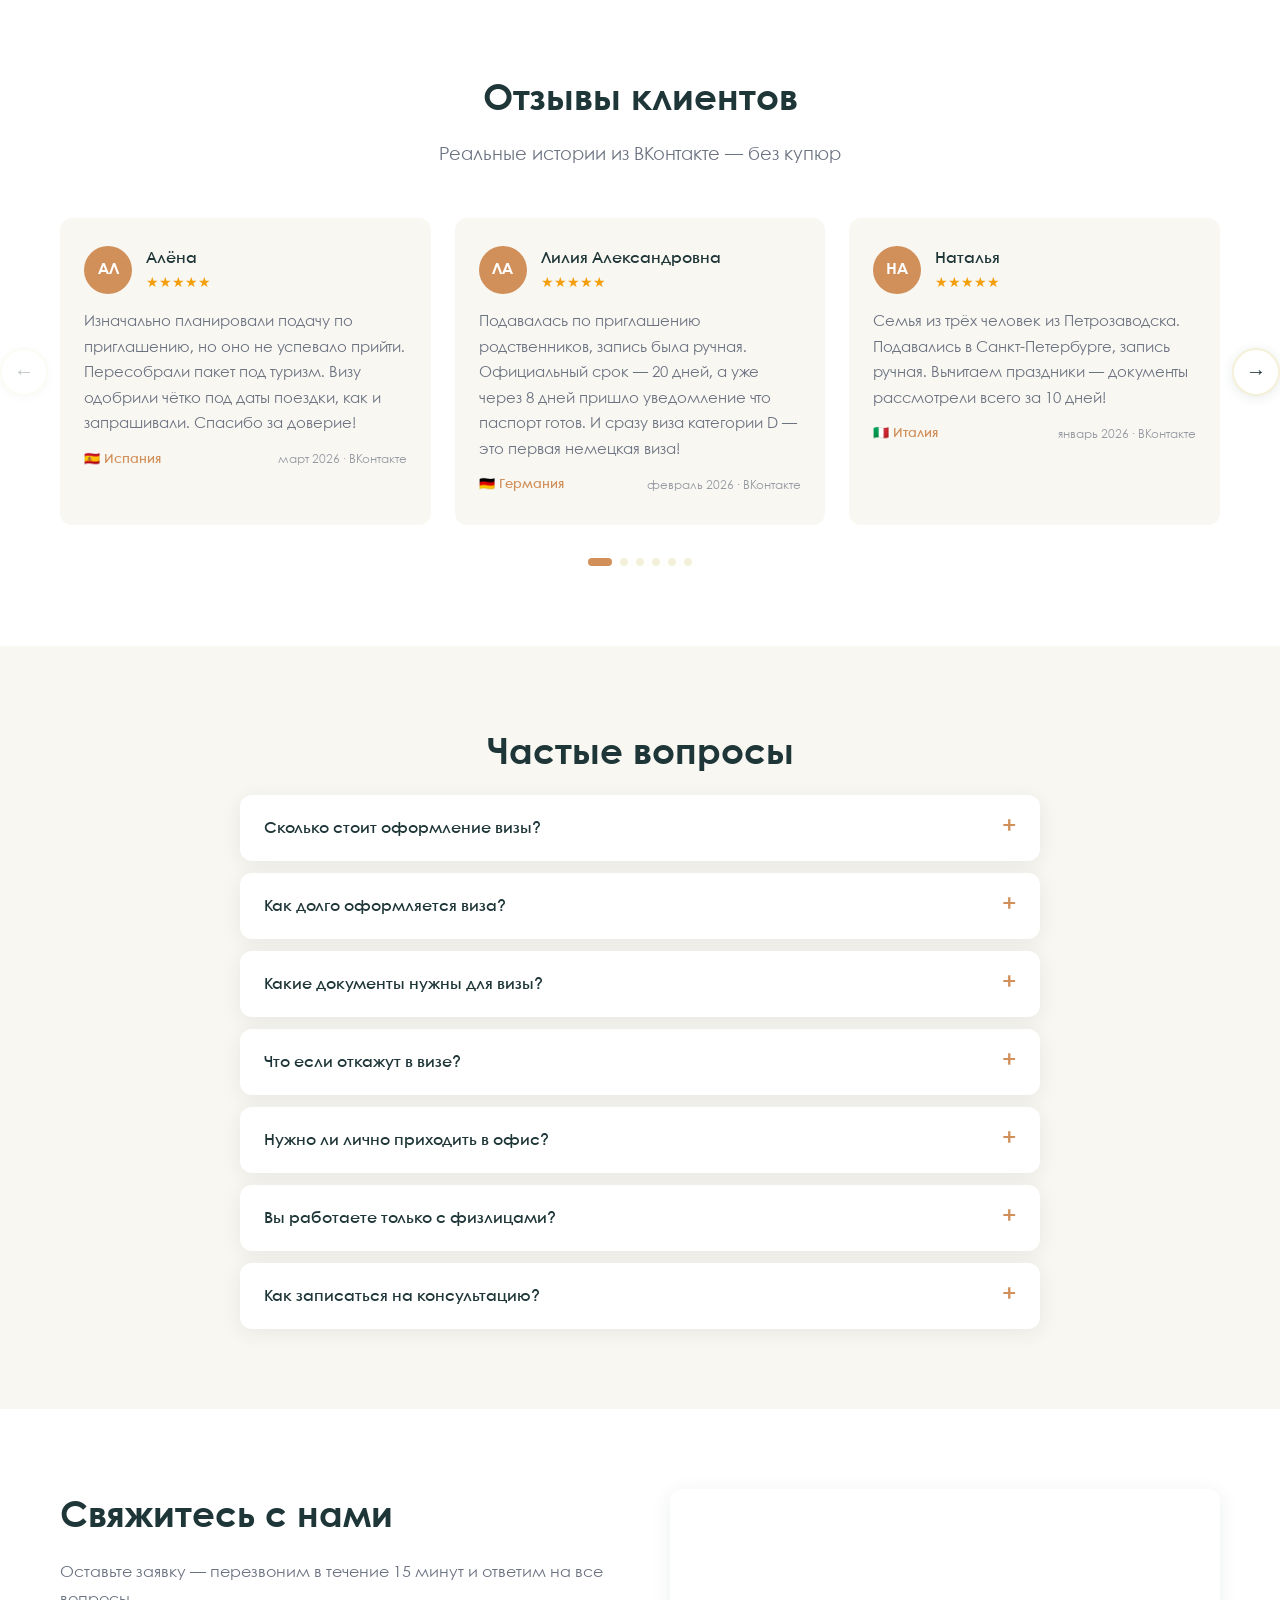
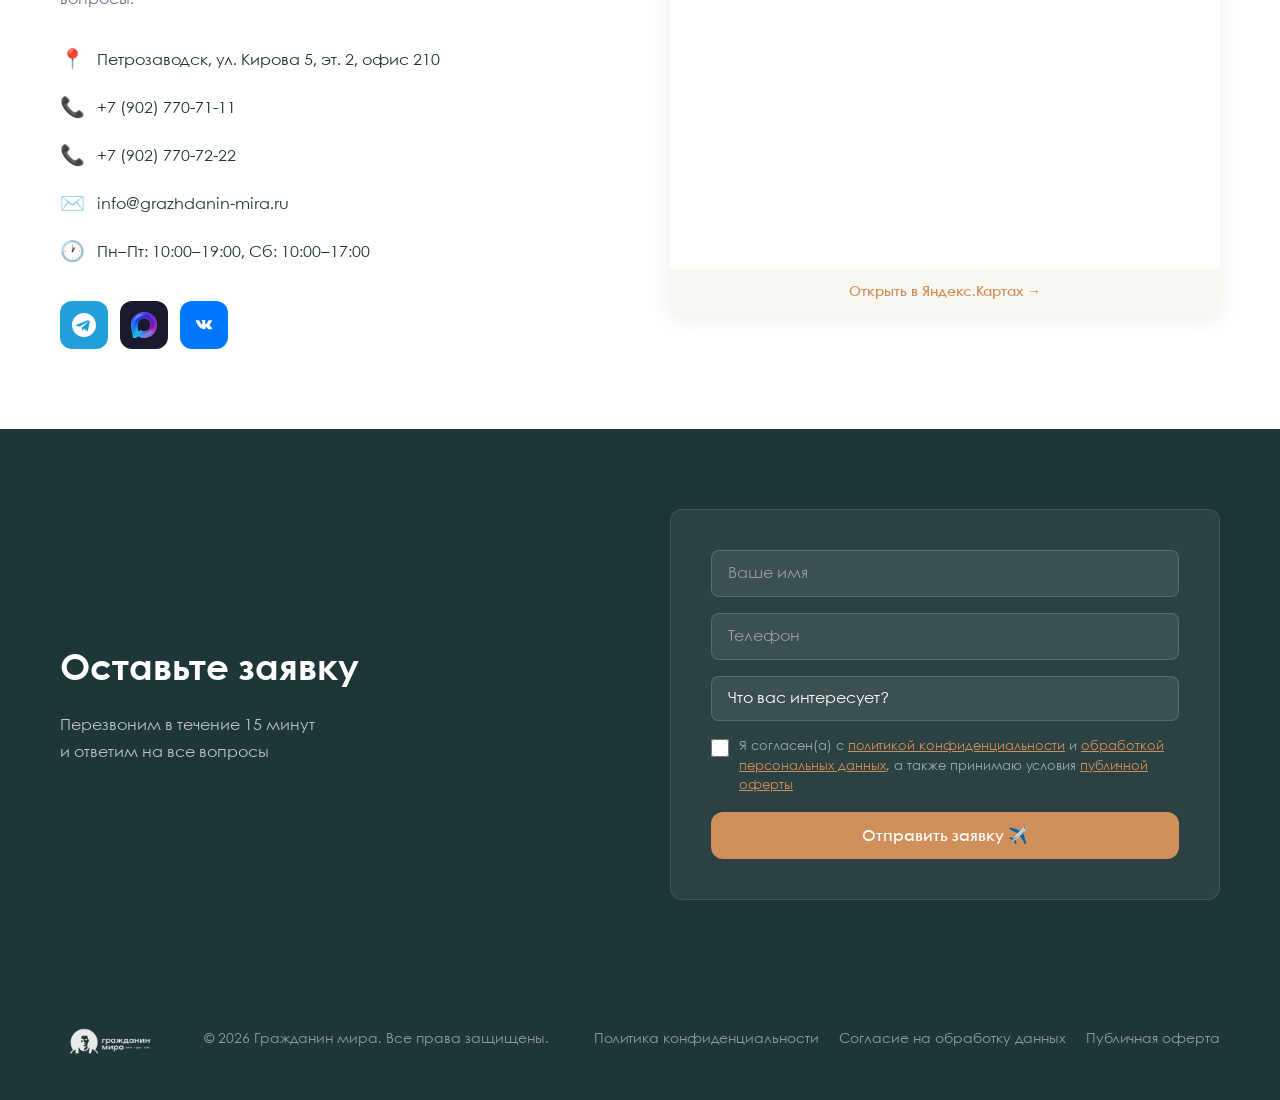
==== commit a4a75da1: "Команда: Вероника — Копирайтер вместо SMM Co-Authored-By: Claude Sonnet 4.6 <noreply@anthropic.com>" ====
--- a/index.html
+++ b/index.html
@@ -588,14 +588,14 @@
               <div class="team-card__placeholder"><span>В</span></div>
               <div class="team-card__front-info">
                 <h3 class="team-card__name">Вероника</h3>
-                <span class="team-card__role">SMM / продвижение</span>
+                <span class="team-card__role">Копирайтер</span>
               </div>
               <span class="team-card__flip-hint">Нажмите ↻</span>
             </div>
             <div class="team-card__back">
               <h3 class="team-card__back-name">Вероника</h3>
-              <span class="team-card__back-role">SMM / продвижение</span>
-              <p class="team-card__bio">Отвечает за присутствие компании в соцсетях и коммуникацию с клиентами. Ведёт ВКонтакте и помогает людям найти ответы ещё до первого звонка.</p>
+              <span class="team-card__back-role">Копирайтер</span>
+              <p class="team-card__bio">Отвечает за тексты компании — от постов в соцсетях до описаний услуг. Делает коммуникацию живой и понятной для клиентов.</p>
             </div>
           </div>
         </div>
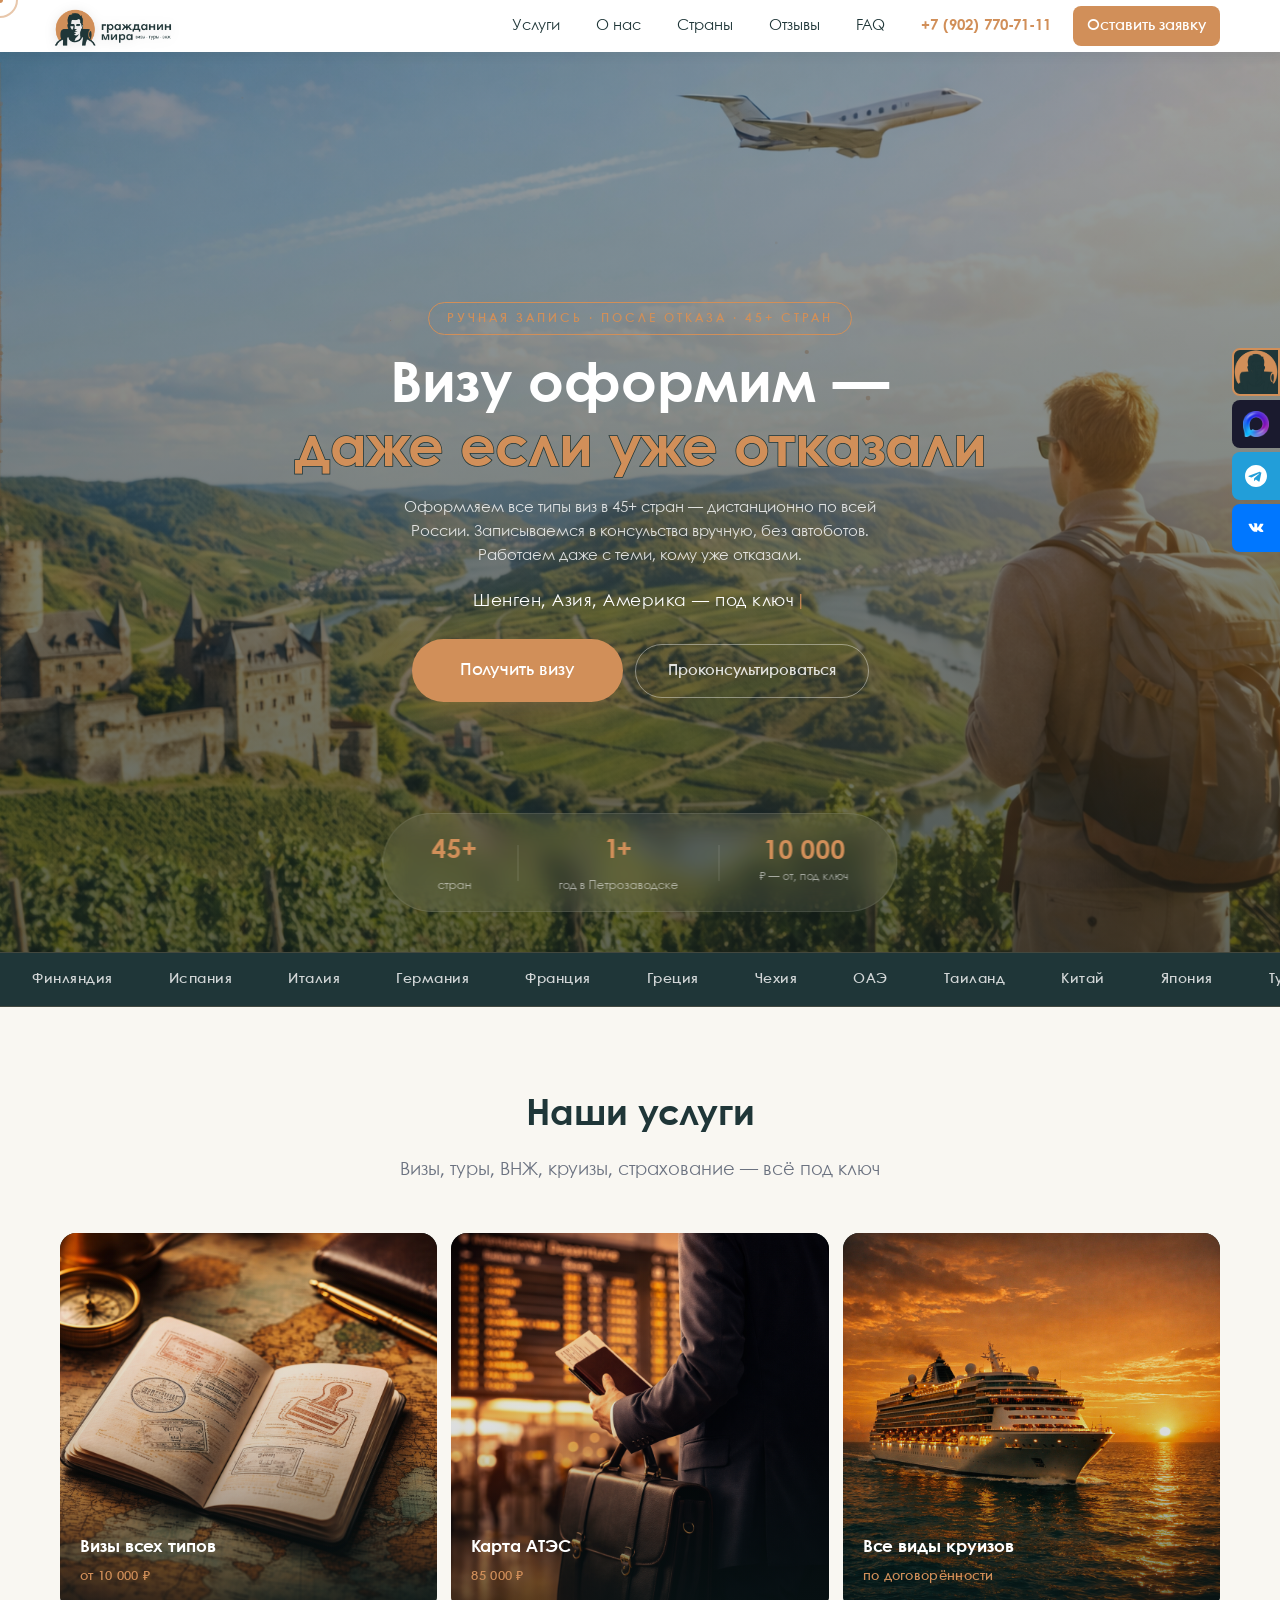
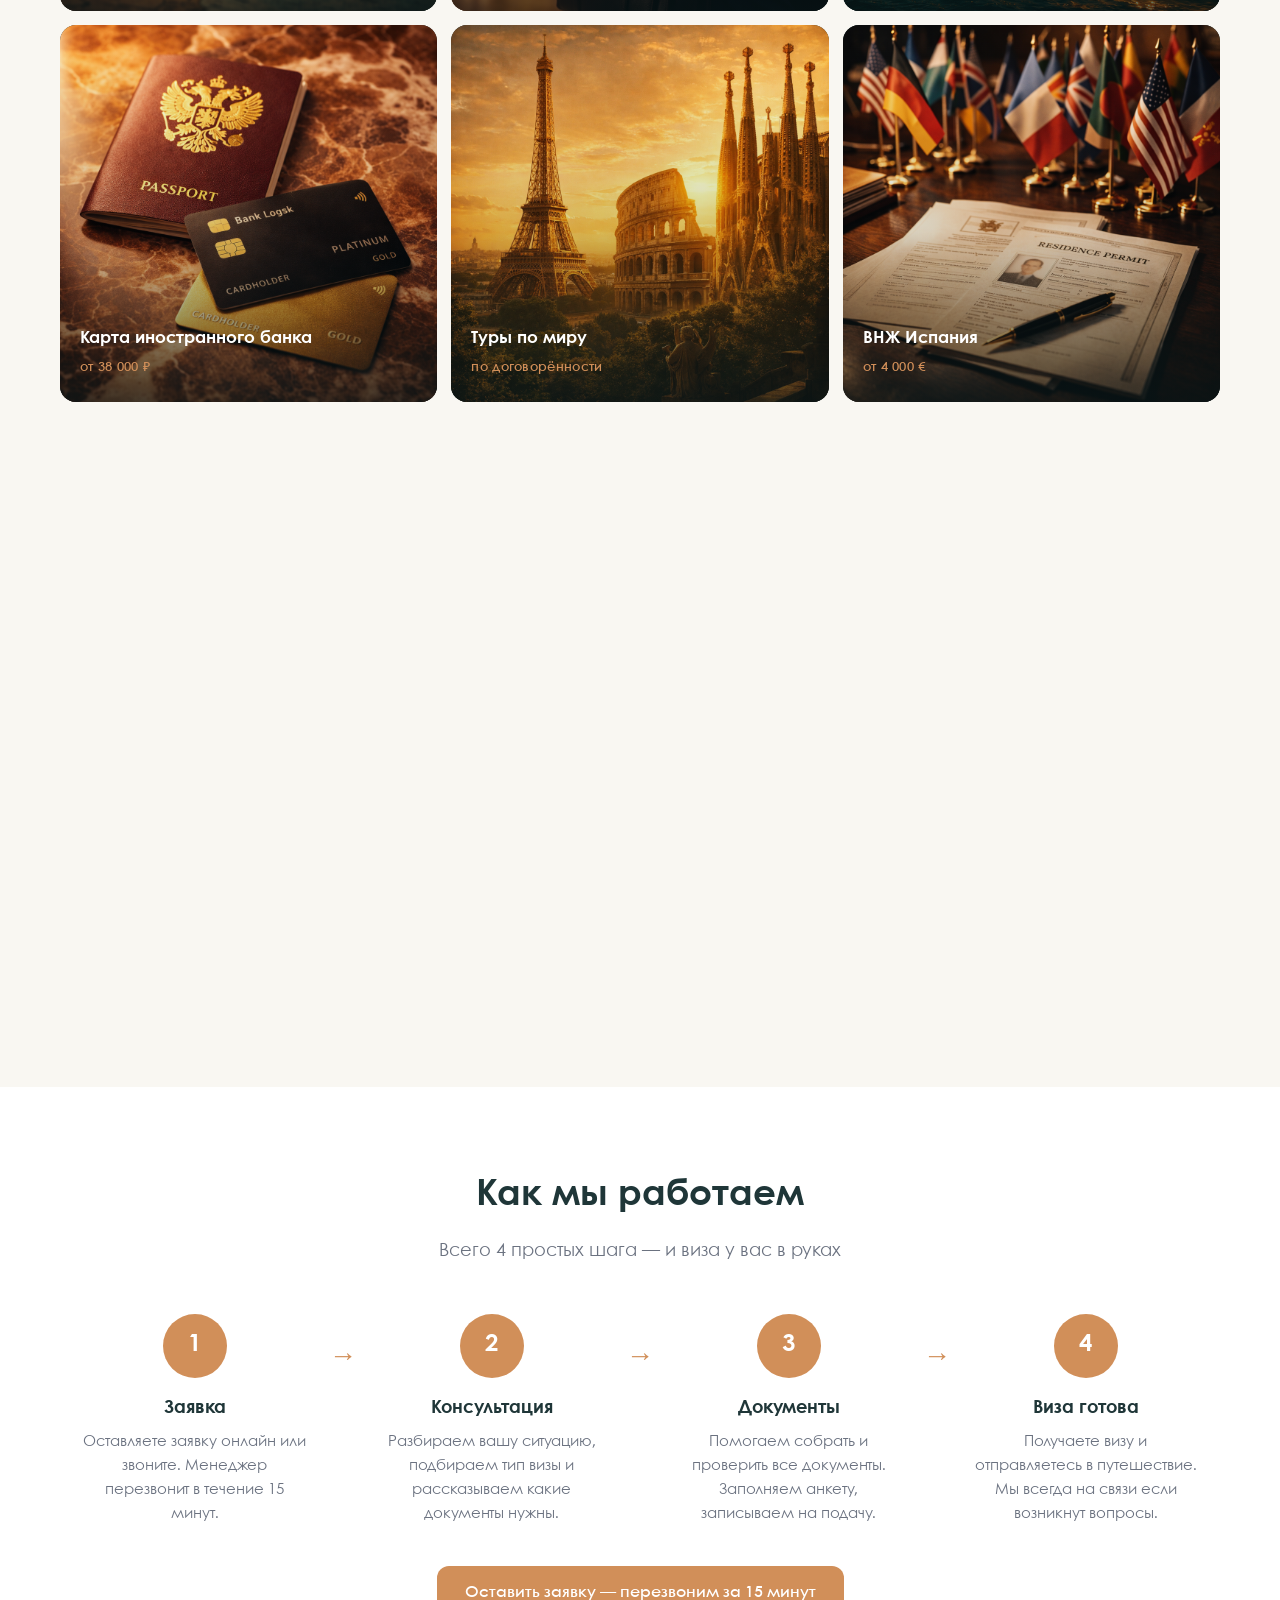
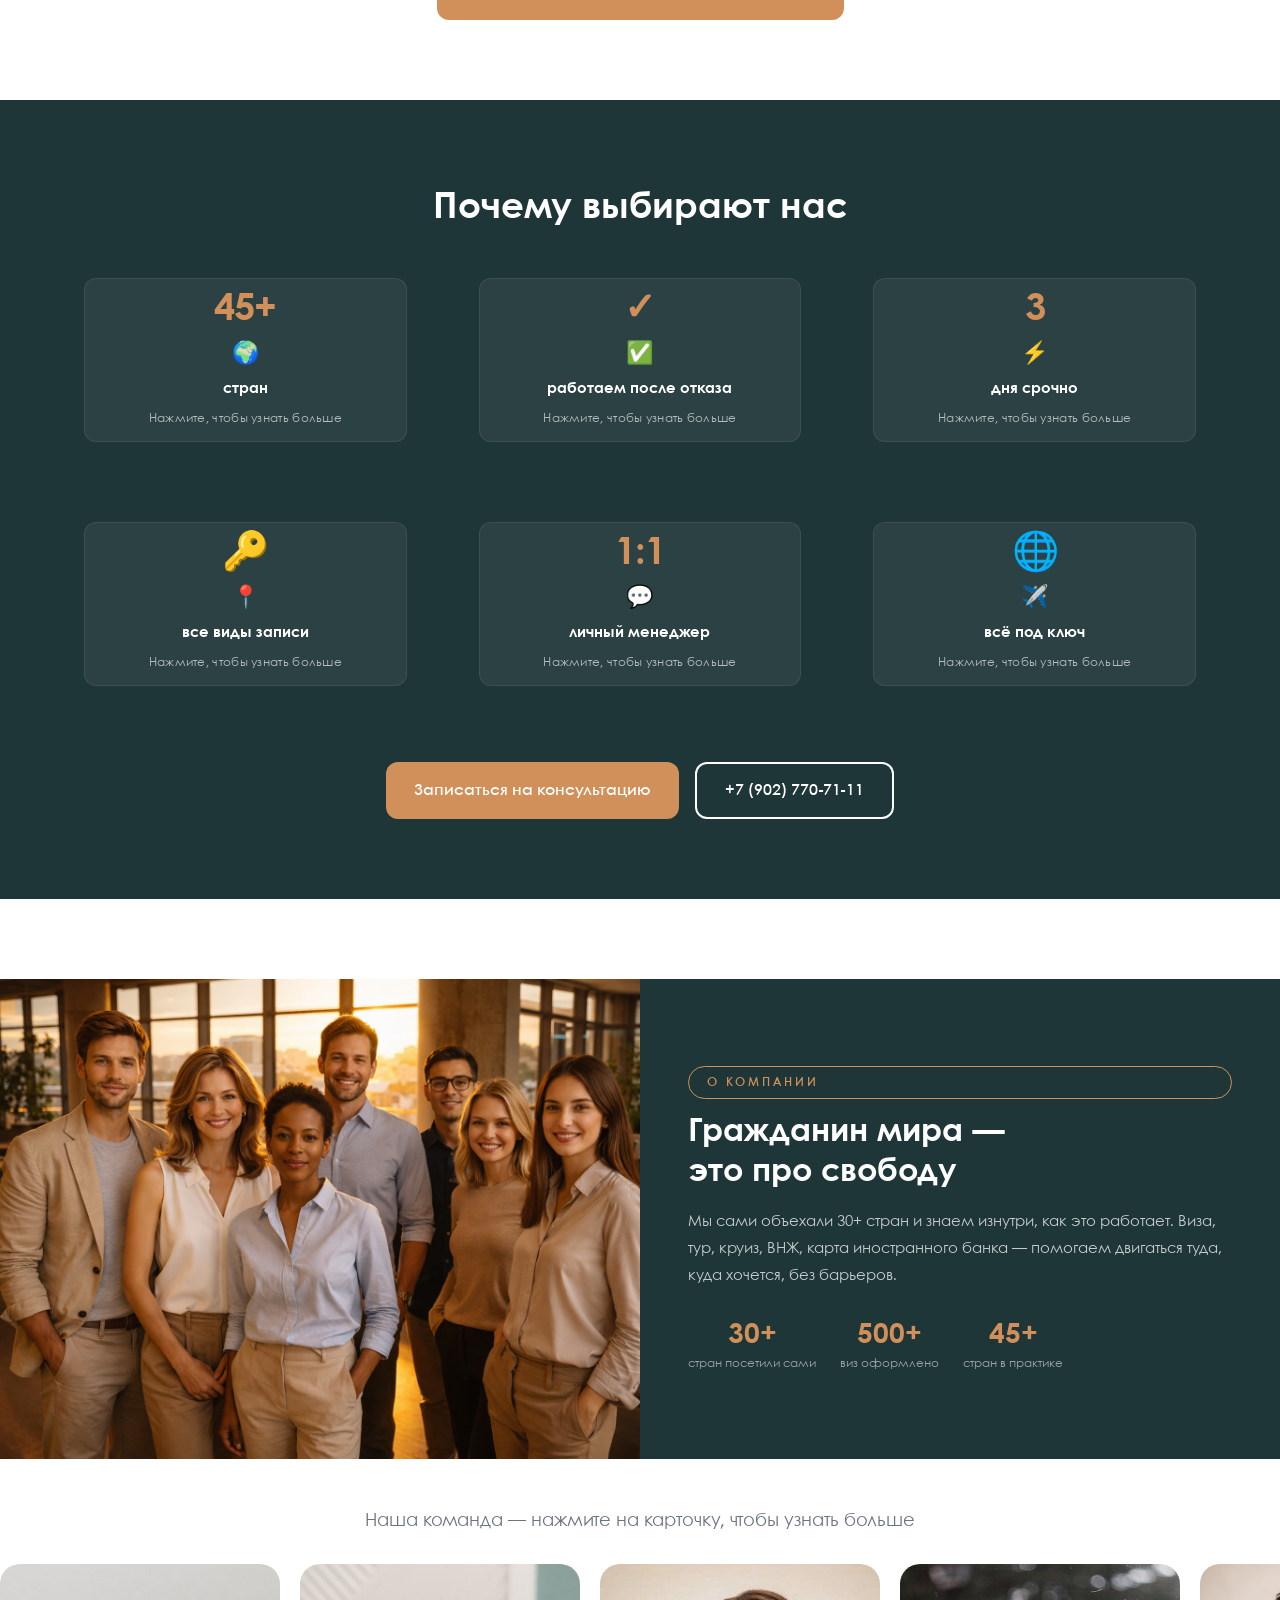
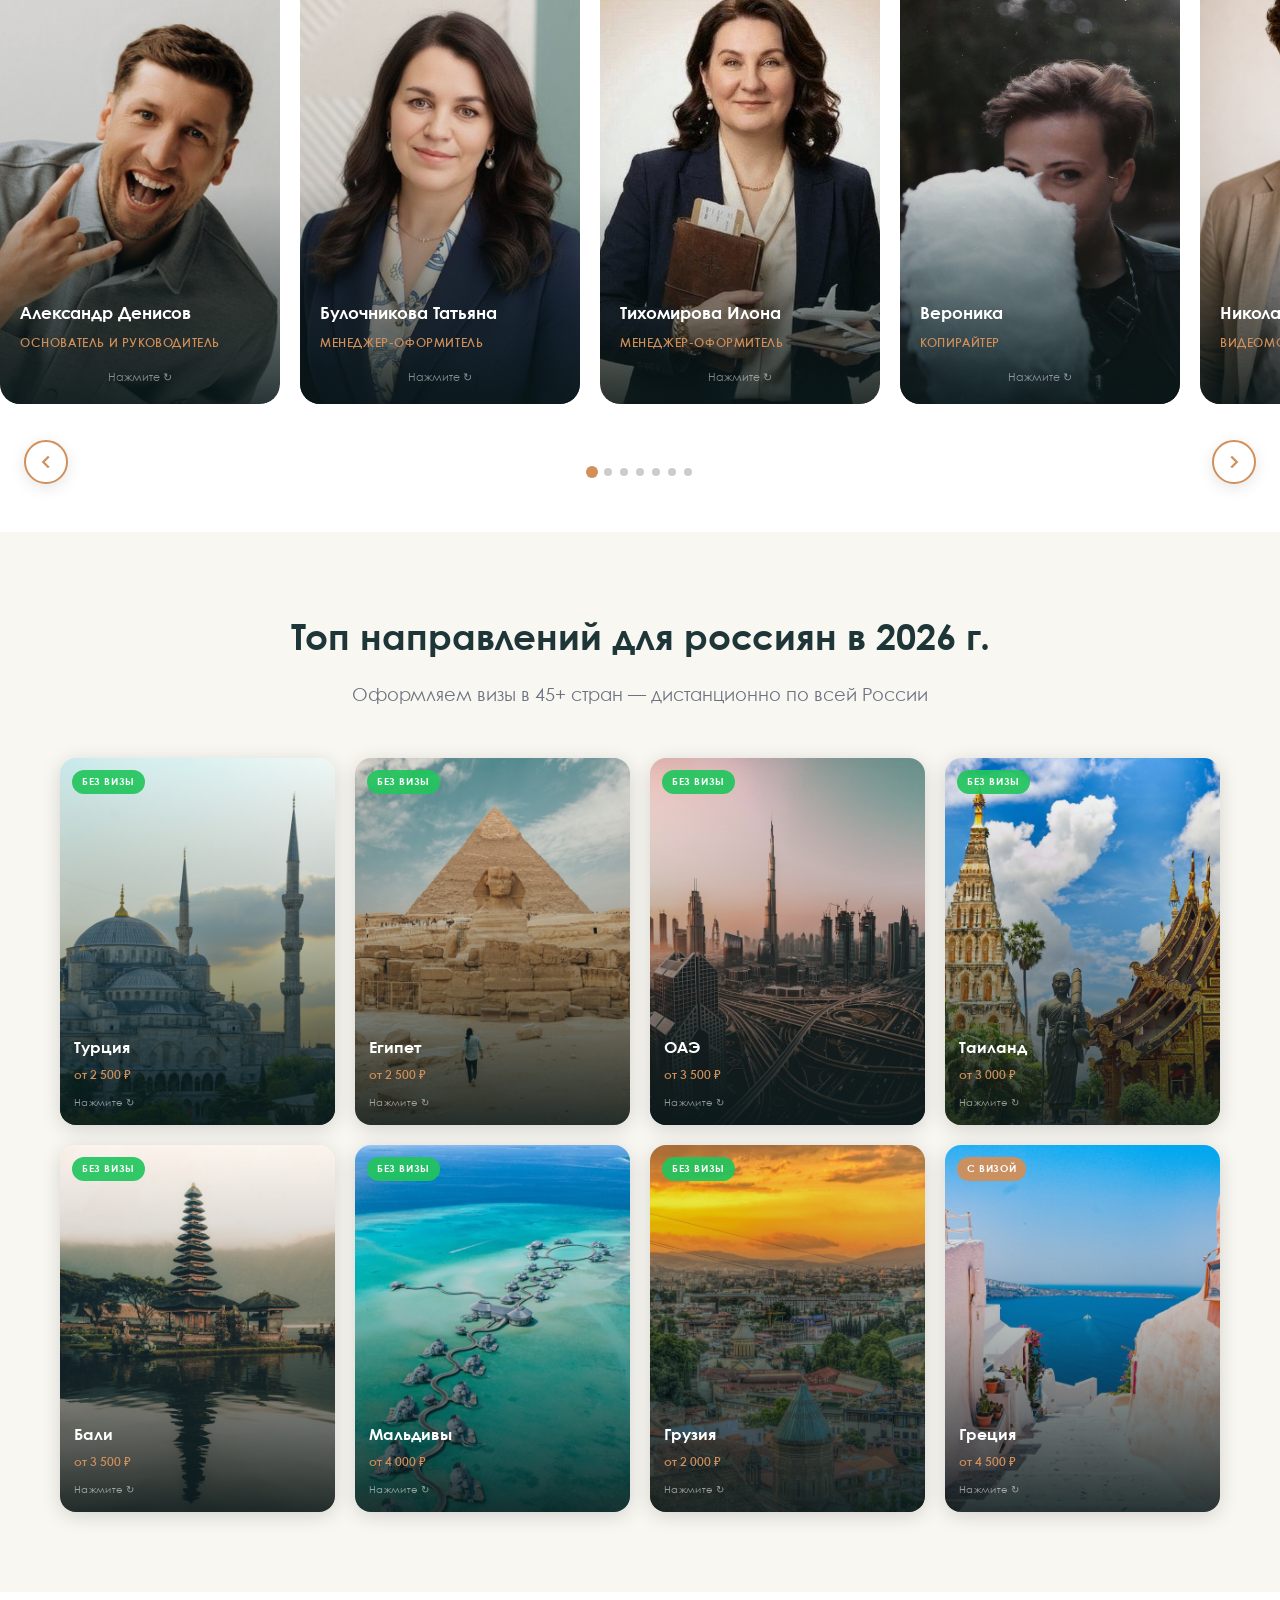
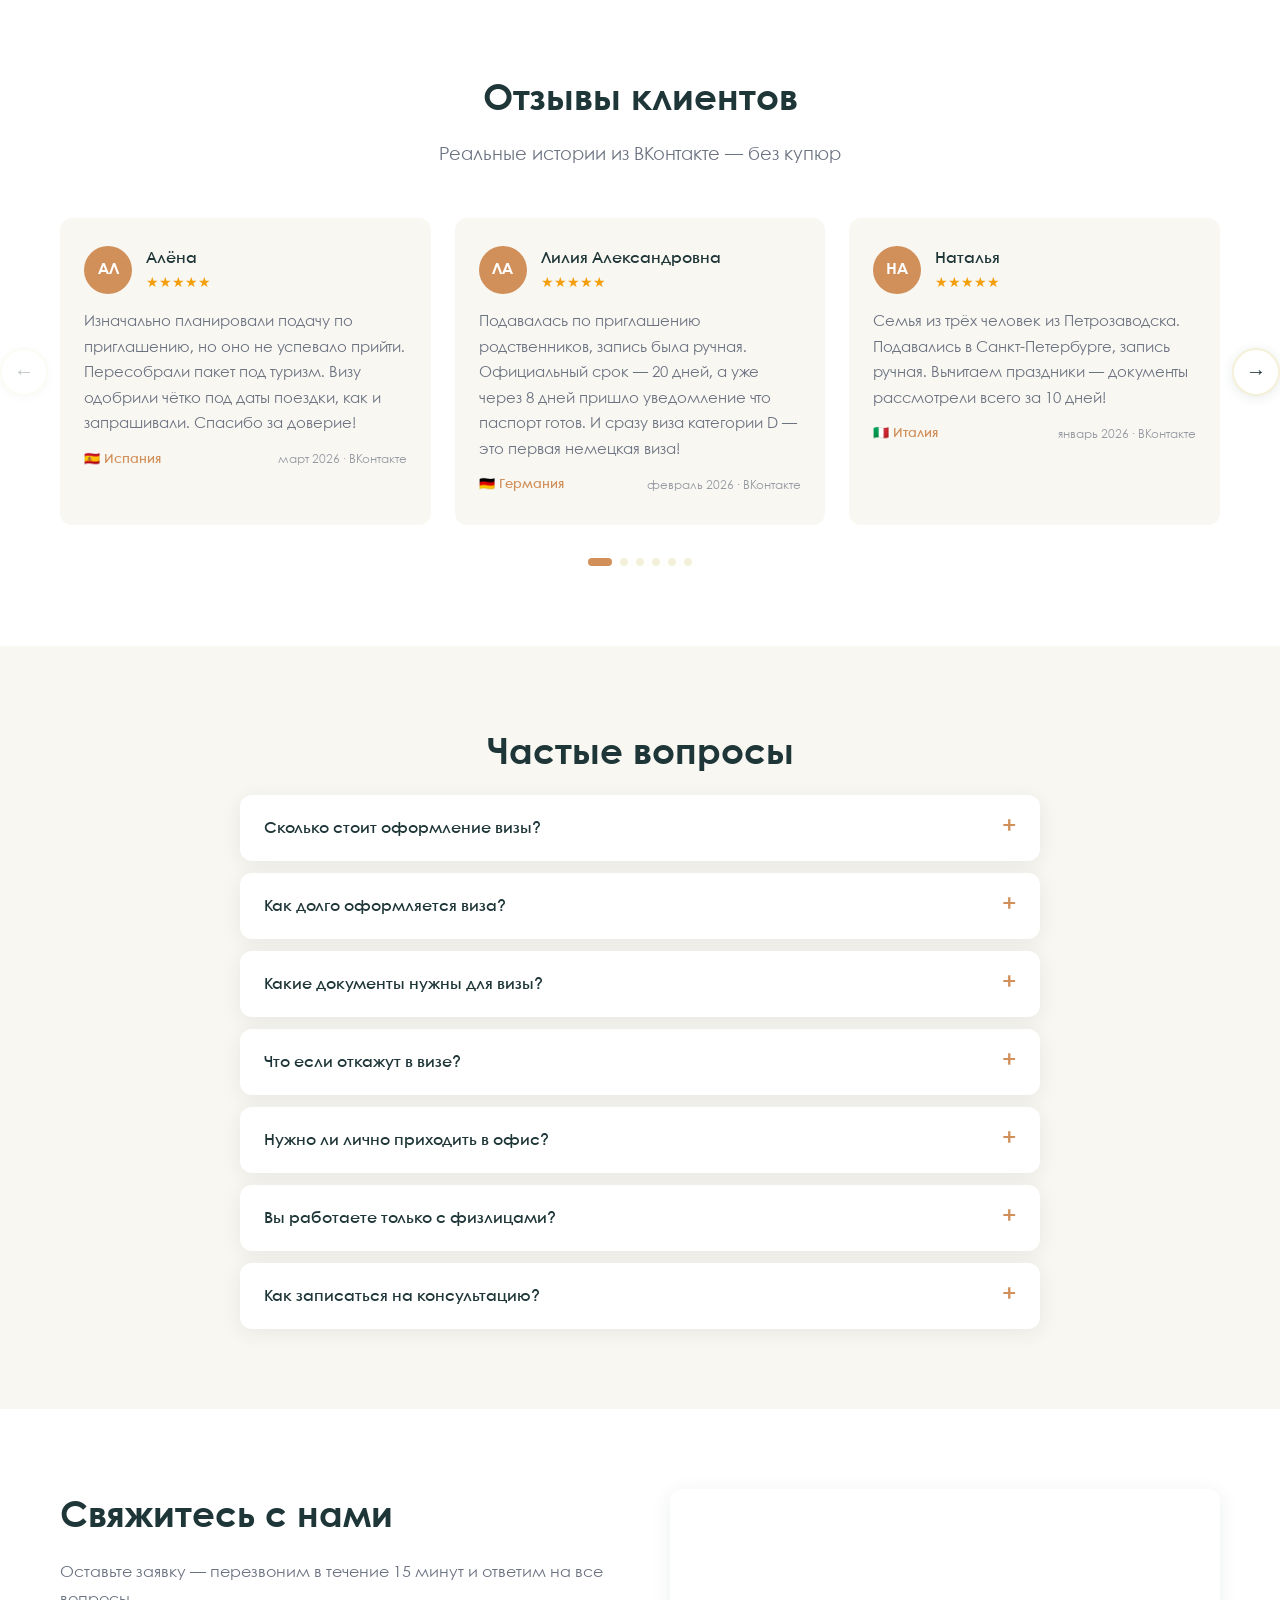
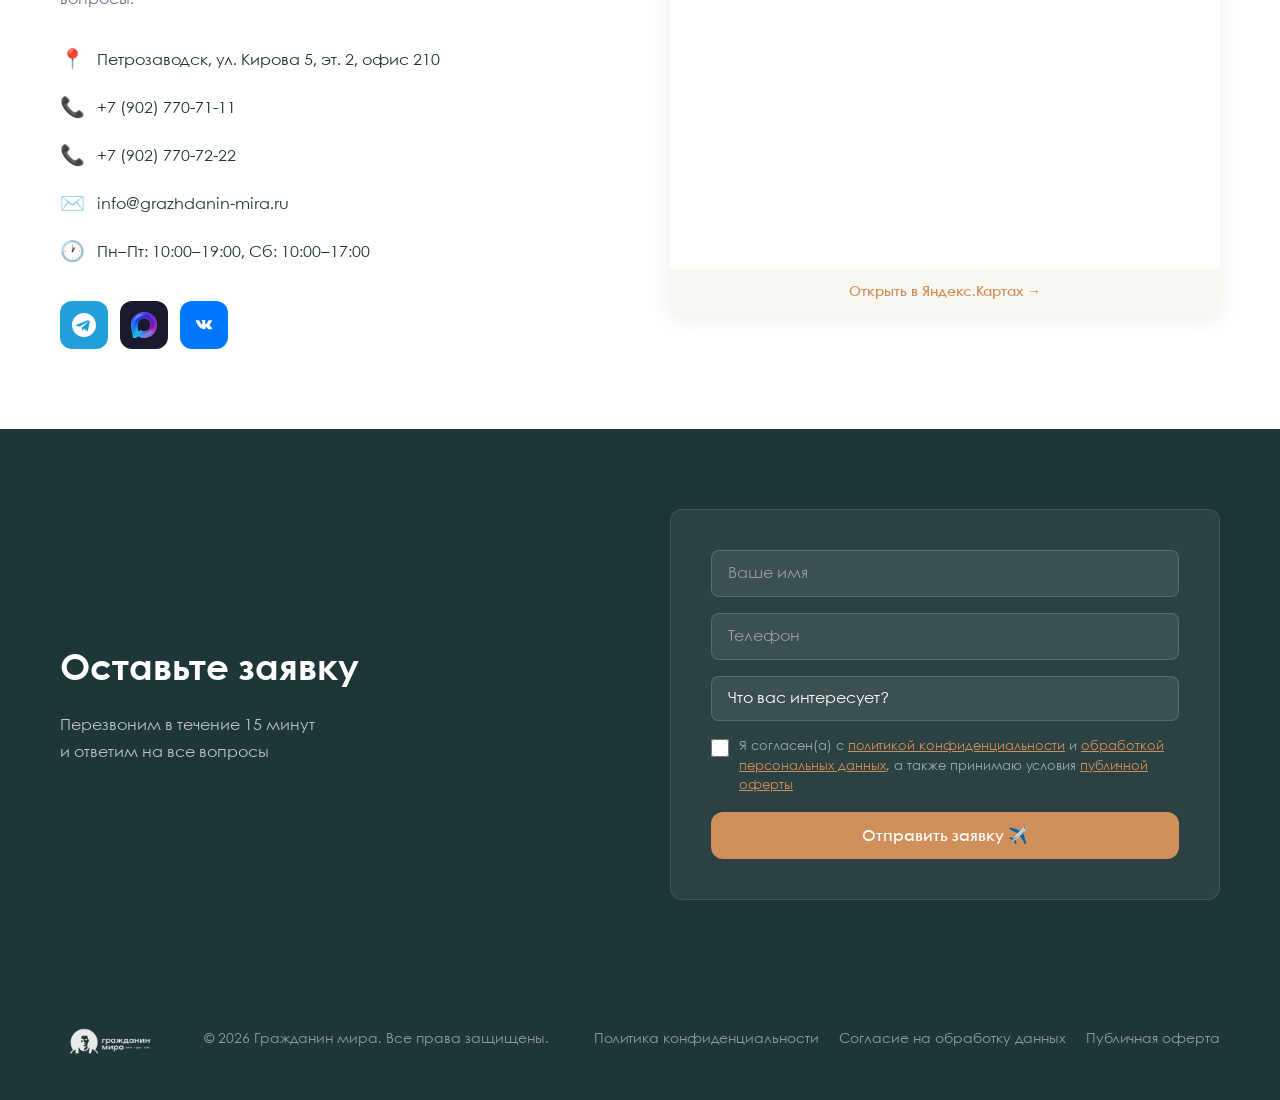
==== commit 440e3a24: "Команда: Вероника — обновлено био от заказчика Co-Authored-By: Claude Sonnet 4.6 <noreply@anthropic." ====
--- a/index.html
+++ b/index.html
@@ -595,7 +595,7 @@
             <div class="team-card__back">
               <h3 class="team-card__back-name">Вероника</h3>
               <span class="team-card__back-role">Копирайтер</span>
-              <p class="team-card__bio">Отвечает за тексты компании — от постов в соцсетях до описаний услуг. Делает коммуникацию живой и понятной для клиентов.</p>
+              <p class="team-card__bio">Отвечает за присутствие компании в соцсетях. Пока вы мечтаете о путешествии, она уже отвечает на ваши вопросы в постах и делится вдохновляющими маршрутами.</p>
             </div>
           </div>
         </div>
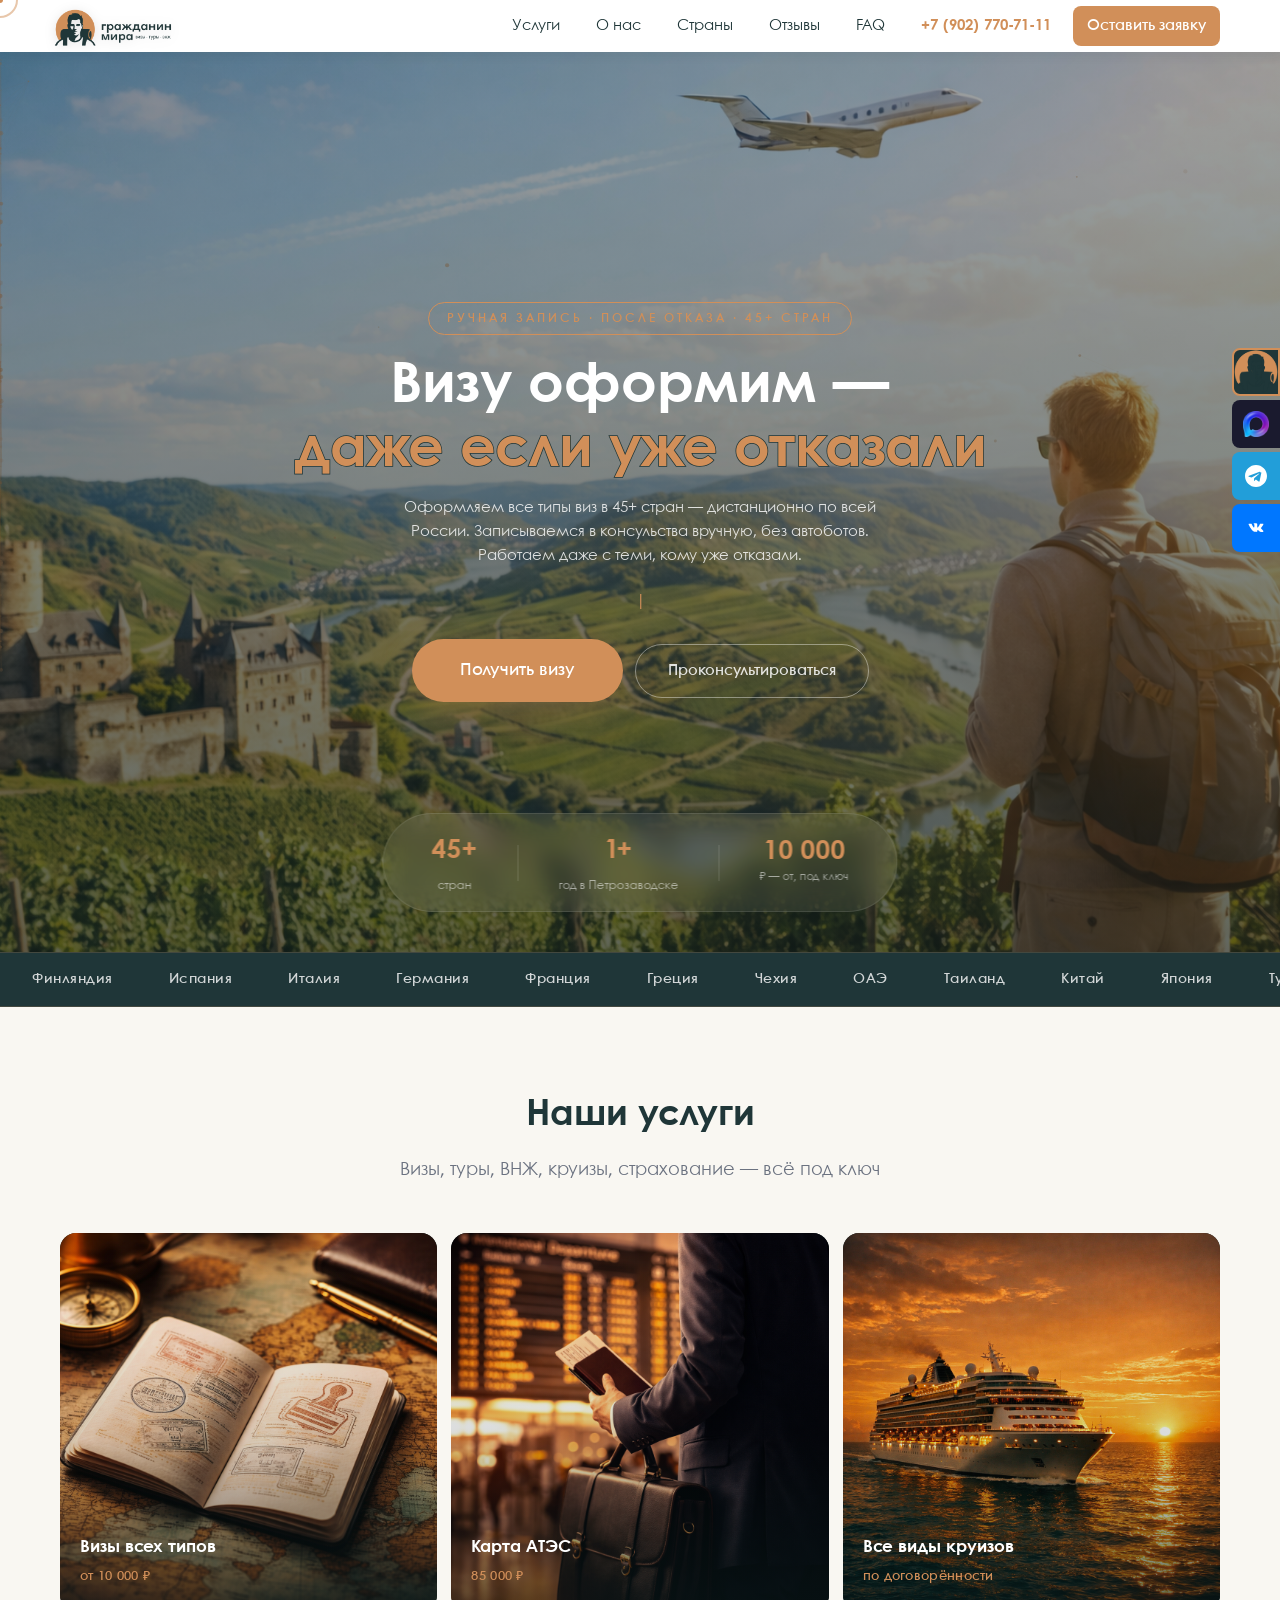
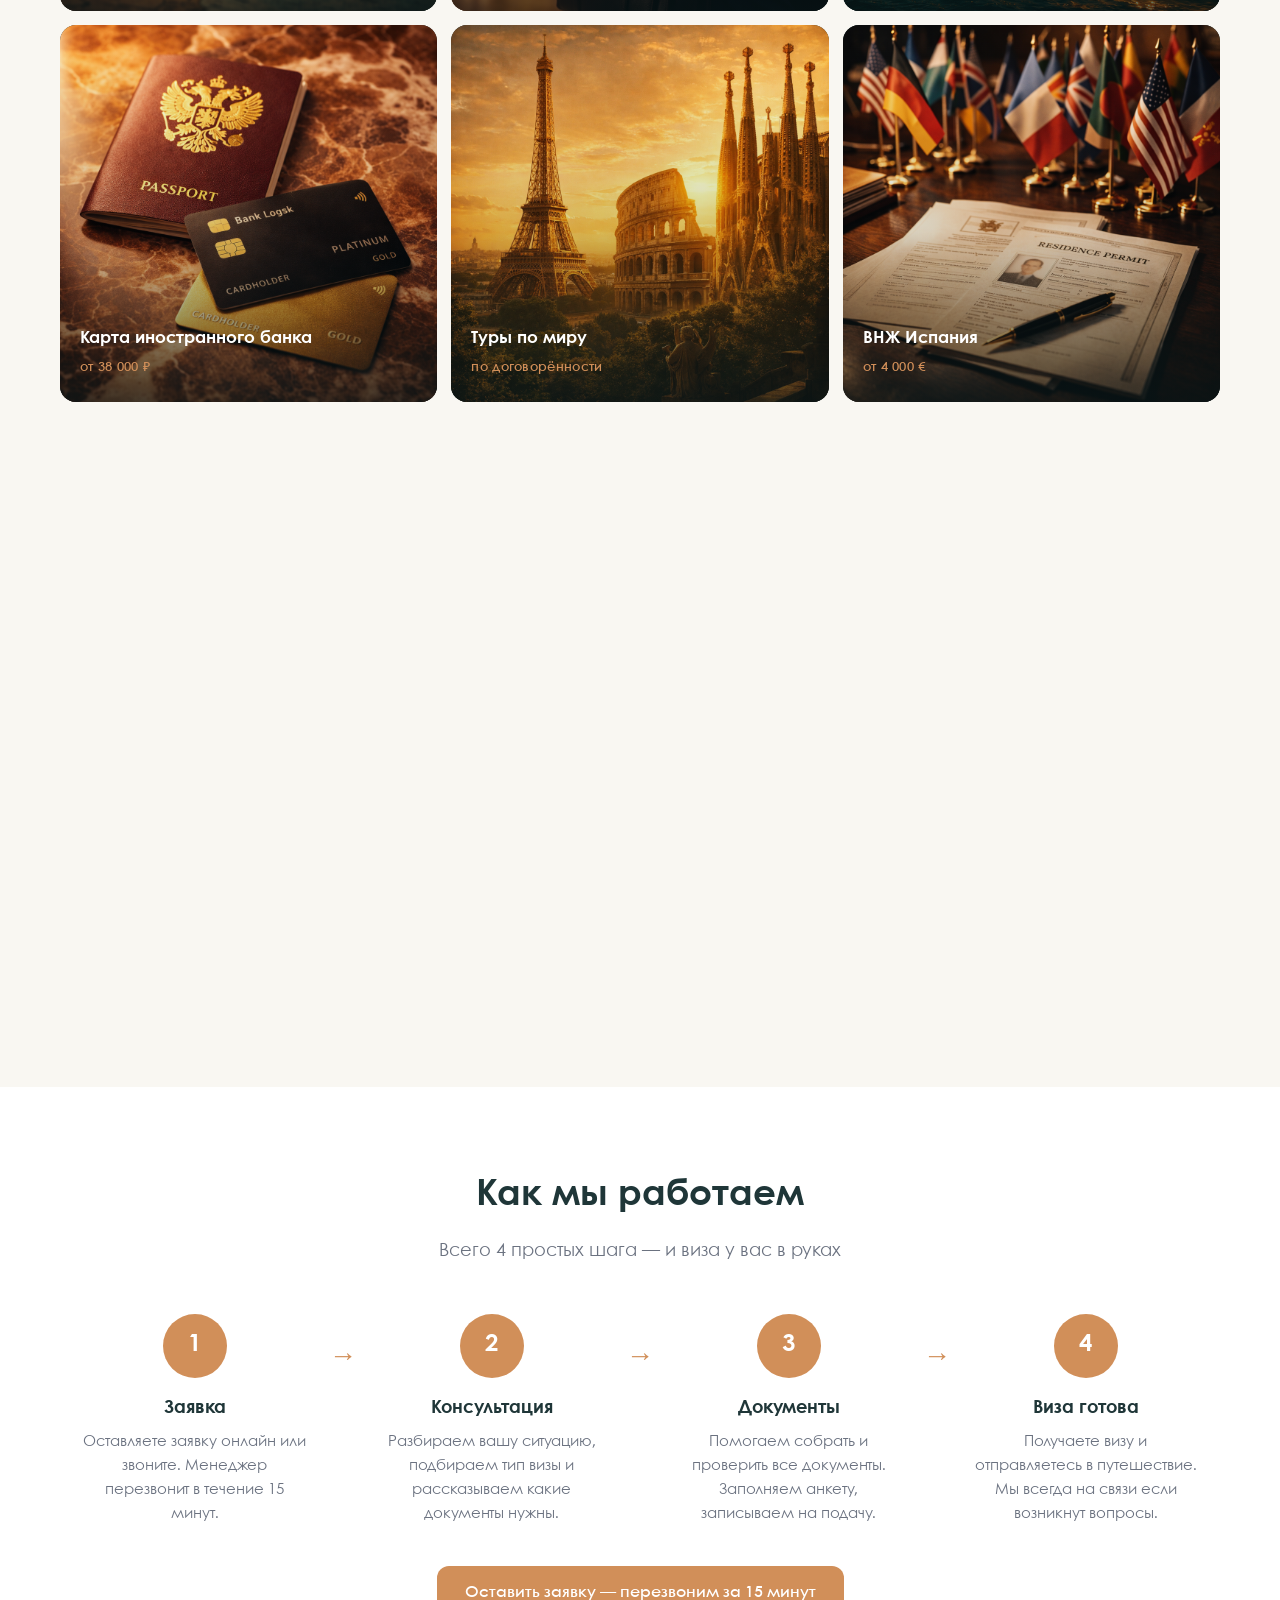
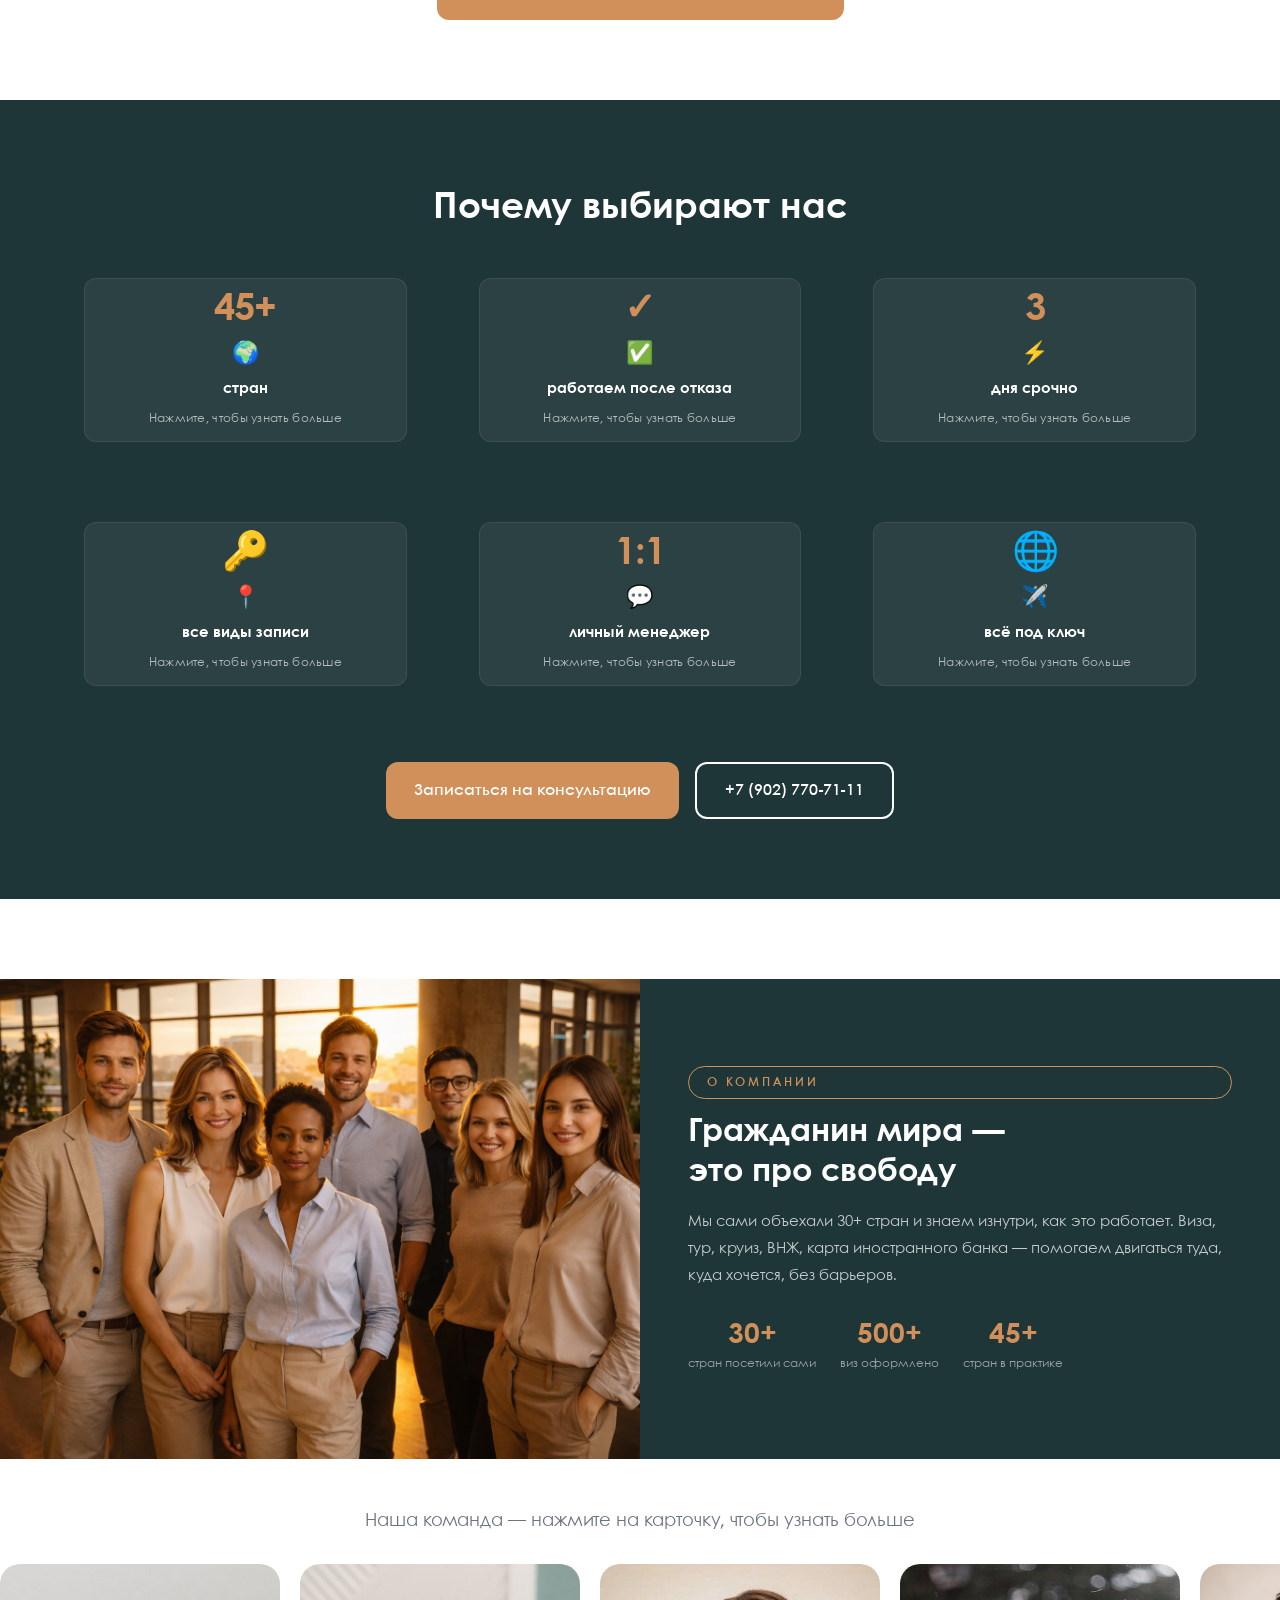
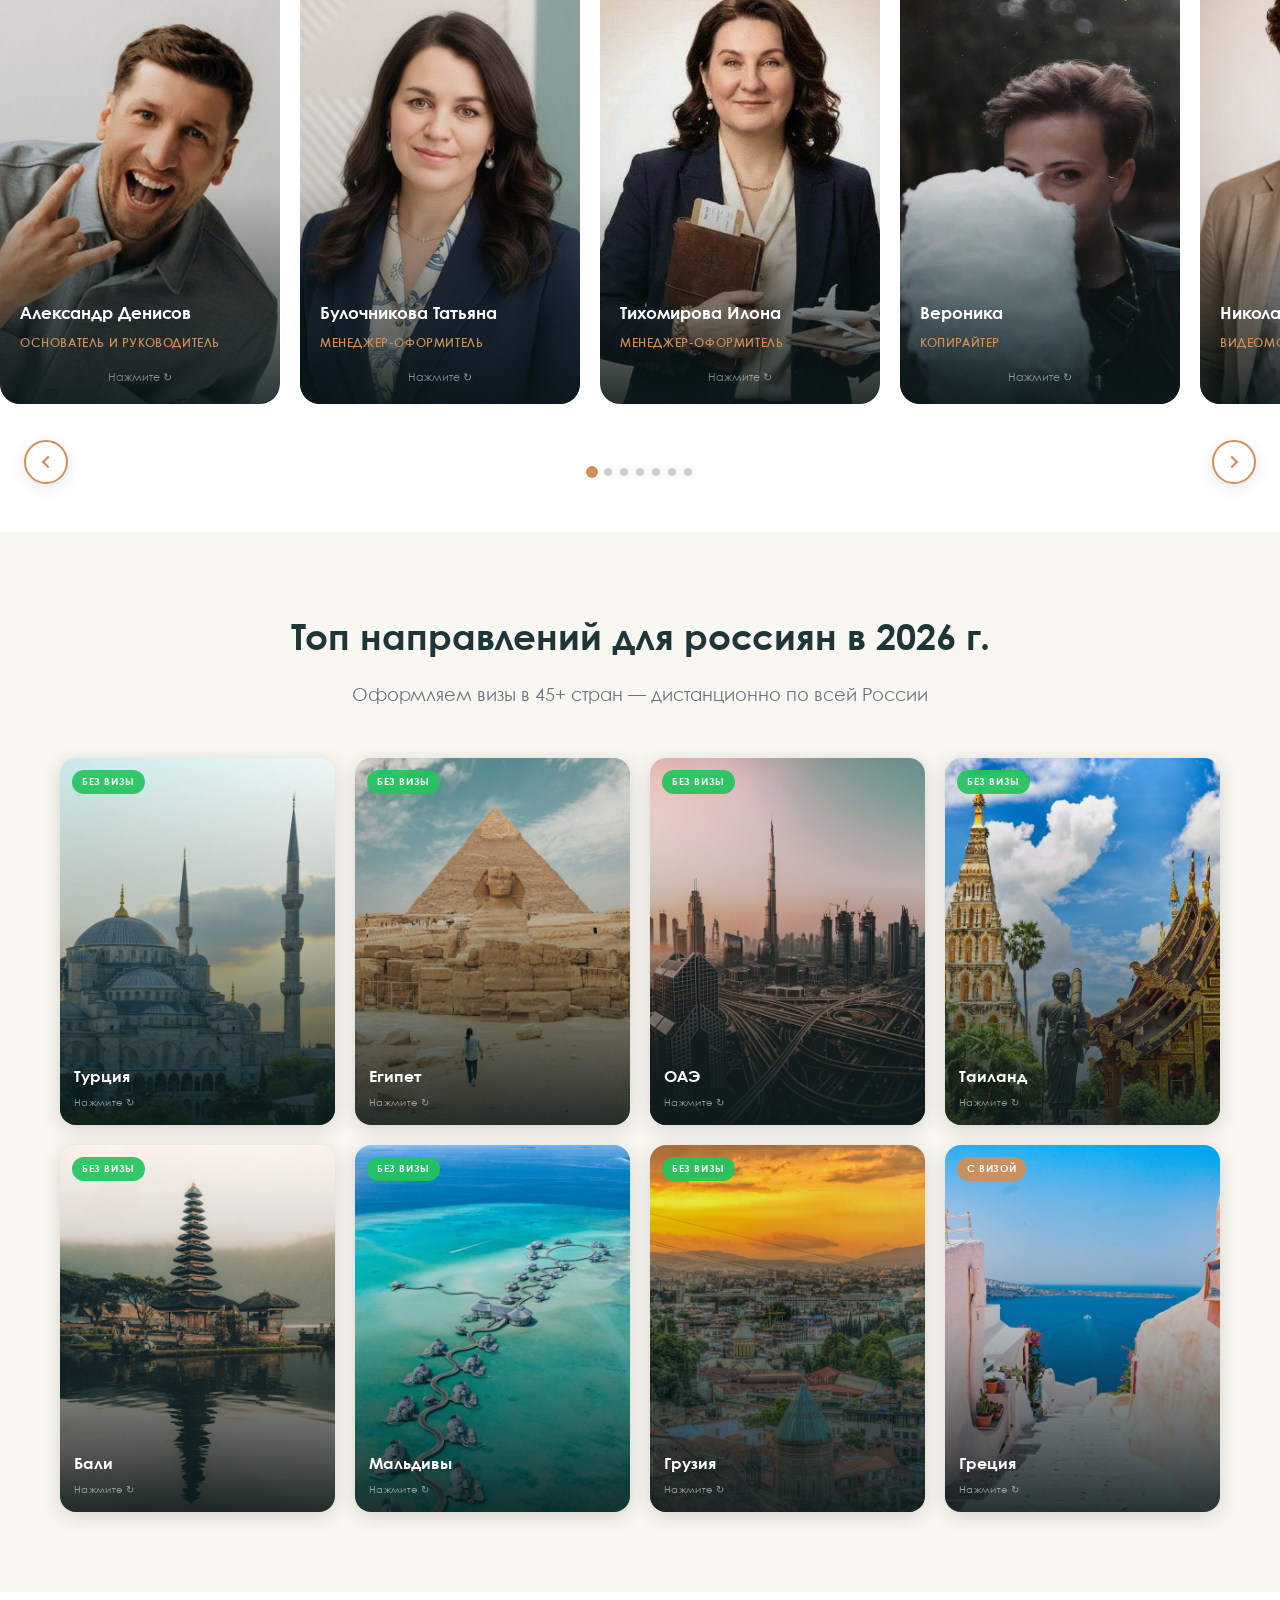
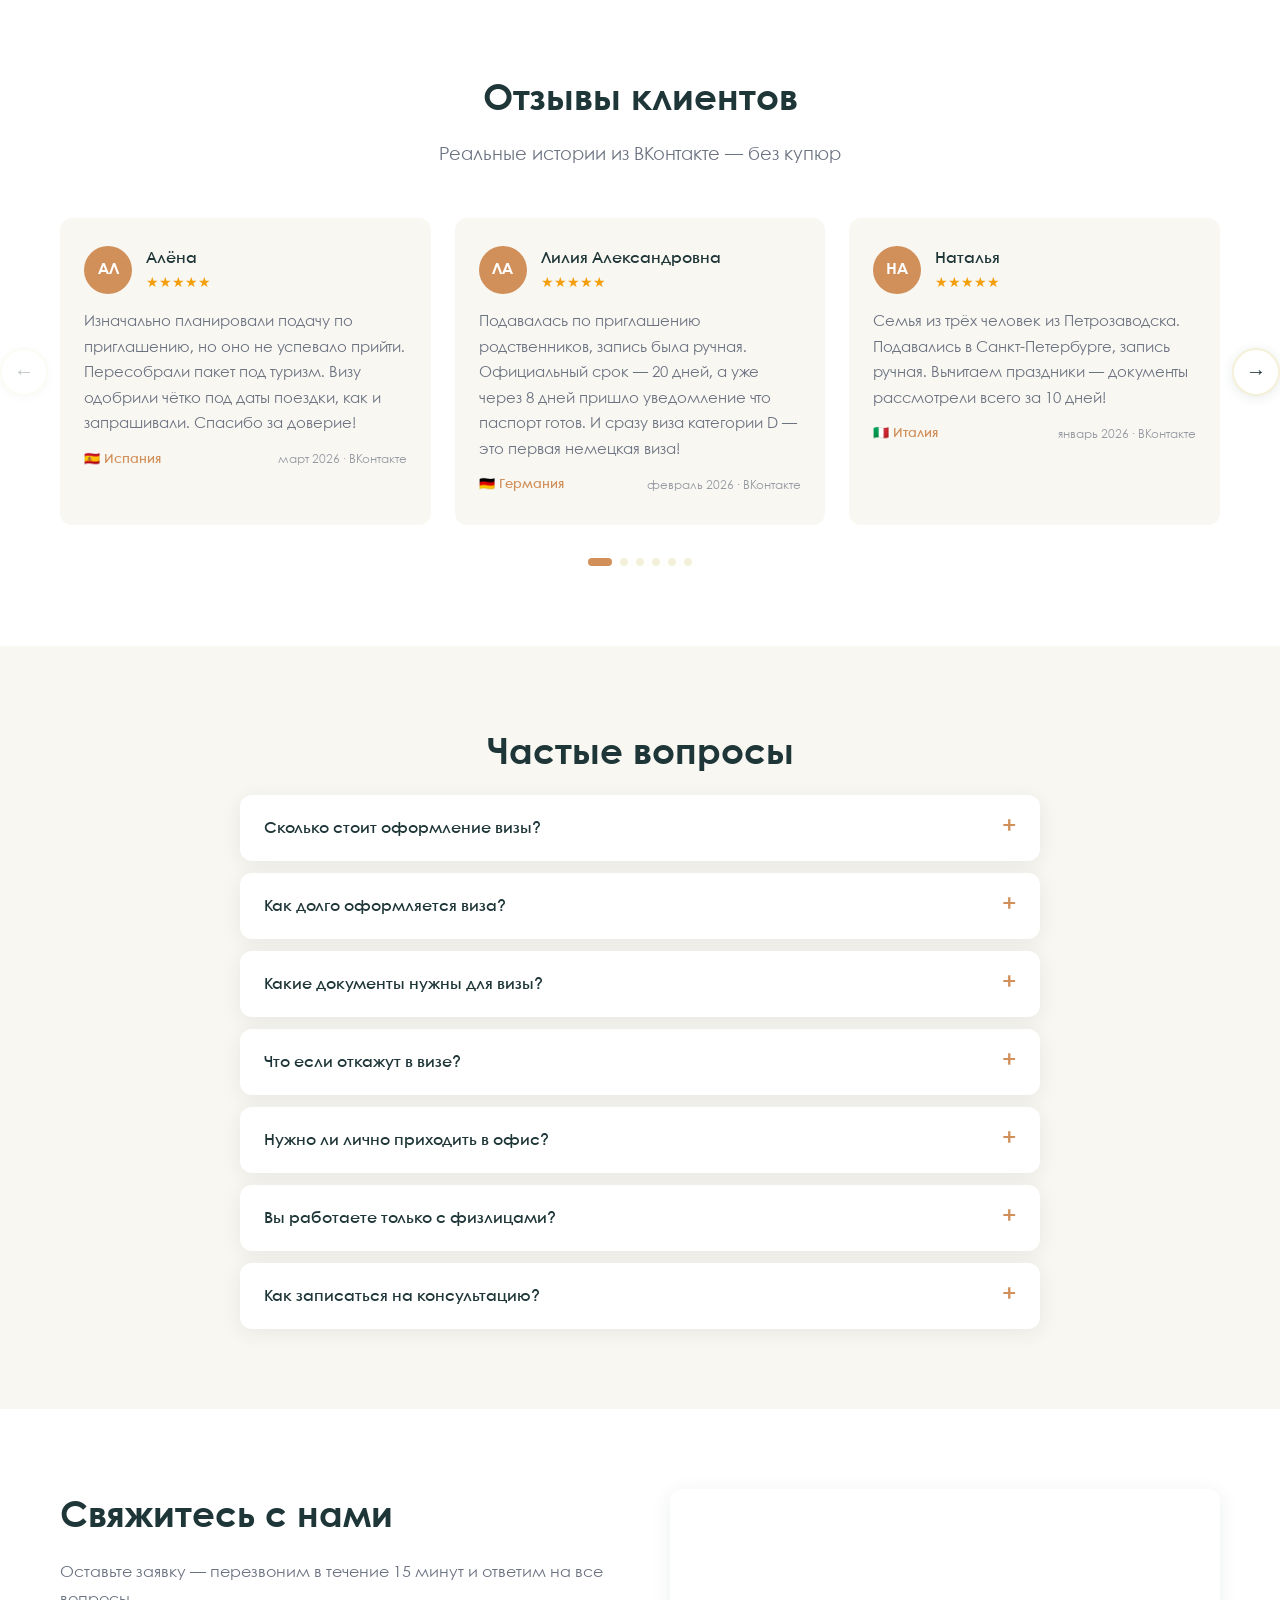
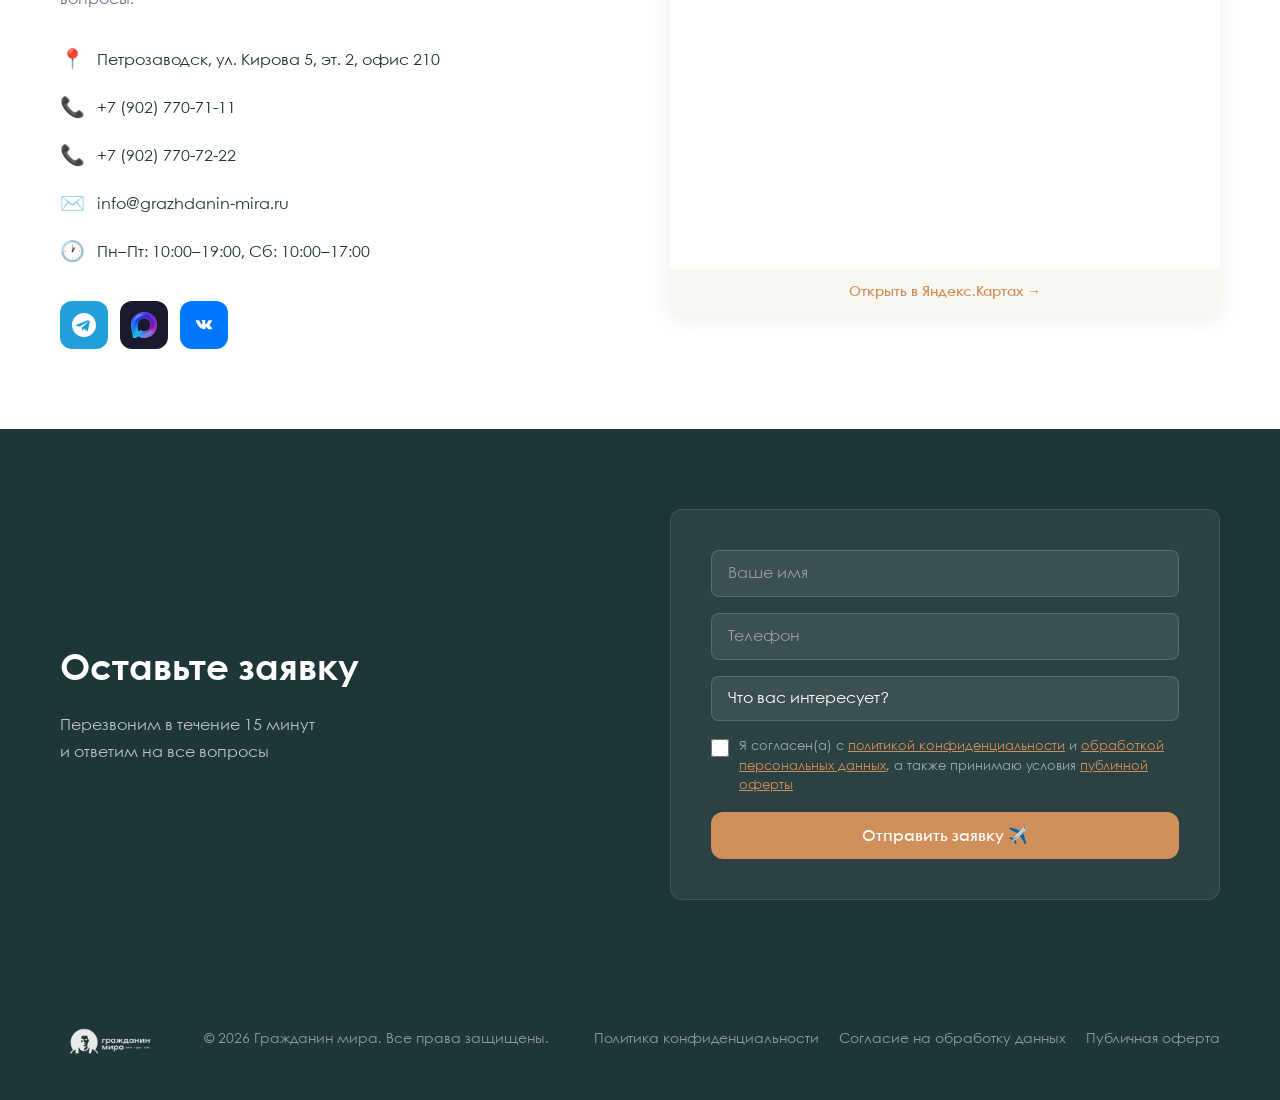
==== commit bd5f3e02: "Страны: убраны цены со всех карточек Co-Authored-By: Claude Sonnet 4.6 <noreply@anthropic.com>" ====
--- a/index.html
+++ b/index.html
@@ -686,7 +686,7 @@
             <div class="country-card__front">
               <div class="country-card__img-wrap"><img src="img/countries/turkey.jpg" alt="Турция" class="country-card__img" loading="lazy"></div>
               <span class="country-card__badge country-card__badge--free">Без визы</span>
-              <div class="country-card__front-info"><span class="country-card__name">Турция</span><span class="country-card__price">от 2 500 ₽</span></div>
+              <div class="country-card__front-info"><span class="country-card__name">Турция</span></div>
               <span class="country-card__hint">Нажмите ↻</span>
             </div>
             <div class="country-card__back">
@@ -703,7 +703,7 @@
             <div class="country-card__front">
               <div class="country-card__img-wrap"><img src="img/countries/egypt.jpg" alt="Египет" class="country-card__img" loading="lazy"></div>
               <span class="country-card__badge country-card__badge--free">Без визы</span>
-              <div class="country-card__front-info"><span class="country-card__name">Египет</span><span class="country-card__price">от 2 500 ₽</span></div>
+              <div class="country-card__front-info"><span class="country-card__name">Египет</span></div>
               <span class="country-card__hint">Нажмите ↻</span>
             </div>
             <div class="country-card__back">
@@ -720,7 +720,7 @@
             <div class="country-card__front">
               <div class="country-card__img-wrap"><img src="img/countries/uae.jpg" alt="ОАЭ" class="country-card__img" loading="lazy"></div>
               <span class="country-card__badge country-card__badge--free">Без визы</span>
-              <div class="country-card__front-info"><span class="country-card__name">ОАЭ</span><span class="country-card__price">от 3 500 ₽</span></div>
+              <div class="country-card__front-info"><span class="country-card__name">ОАЭ</span></div>
               <span class="country-card__hint">Нажмите ↻</span>
             </div>
             <div class="country-card__back">
@@ -737,7 +737,7 @@
             <div class="country-card__front">
               <div class="country-card__img-wrap"><img src="img/countries/thailand.jpg" alt="Таиланд" class="country-card__img" loading="lazy"></div>
               <span class="country-card__badge country-card__badge--free">Без визы</span>
-              <div class="country-card__front-info"><span class="country-card__name">Таиланд</span><span class="country-card__price">от 3 000 ₽</span></div>
+              <div class="country-card__front-info"><span class="country-card__name">Таиланд</span></div>
               <span class="country-card__hint">Нажмите ↻</span>
             </div>
             <div class="country-card__back">
@@ -754,7 +754,7 @@
             <div class="country-card__front">
               <div class="country-card__img-wrap"><img src="img/countries/bali.jpg" alt="Бали" class="country-card__img" loading="lazy"></div>
               <span class="country-card__badge country-card__badge--free">Без визы</span>
-              <div class="country-card__front-info"><span class="country-card__name">Бали</span><span class="country-card__price">от 3 500 ₽</span></div>
+              <div class="country-card__front-info"><span class="country-card__name">Бали</span></div>
               <span class="country-card__hint">Нажмите ↻</span>
             </div>
             <div class="country-card__back">
@@ -771,7 +771,7 @@
             <div class="country-card__front">
               <div class="country-card__img-wrap"><img src="img/countries/maldives.jpg" alt="Мальдивы" class="country-card__img" loading="lazy"></div>
               <span class="country-card__badge country-card__badge--free">Без визы</span>
-              <div class="country-card__front-info"><span class="country-card__name">Мальдивы</span><span class="country-card__price">от 4 000 ₽</span></div>
+              <div class="country-card__front-info"><span class="country-card__name">Мальдивы</span></div>
               <span class="country-card__hint">Нажмите ↻</span>
             </div>
             <div class="country-card__back">
@@ -788,7 +788,7 @@
             <div class="country-card__front">
               <div class="country-card__img-wrap"><img src="img/countries/georgia.jpg" alt="Грузия" class="country-card__img" loading="lazy"></div>
               <span class="country-card__badge country-card__badge--free">Без визы</span>
-              <div class="country-card__front-info"><span class="country-card__name">Грузия</span><span class="country-card__price">от 2 000 ₽</span></div>
+              <div class="country-card__front-info"><span class="country-card__name">Грузия</span></div>
               <span class="country-card__hint">Нажмите ↻</span>
             </div>
             <div class="country-card__back">
@@ -805,7 +805,7 @@
             <div class="country-card__front">
               <div class="country-card__img-wrap"><img src="img/countries/greece.jpg" alt="Греция" class="country-card__img" loading="lazy"></div>
               <span class="country-card__badge country-card__badge--visa">С визой</span>
-              <div class="country-card__front-info"><span class="country-card__name">Греция</span><span class="country-card__price">от 4 500 ₽</span></div>
+              <div class="country-card__front-info"><span class="country-card__name">Греция</span></div>
               <span class="country-card__hint">Нажмите ↻</span>
             </div>
             <div class="country-card__back">
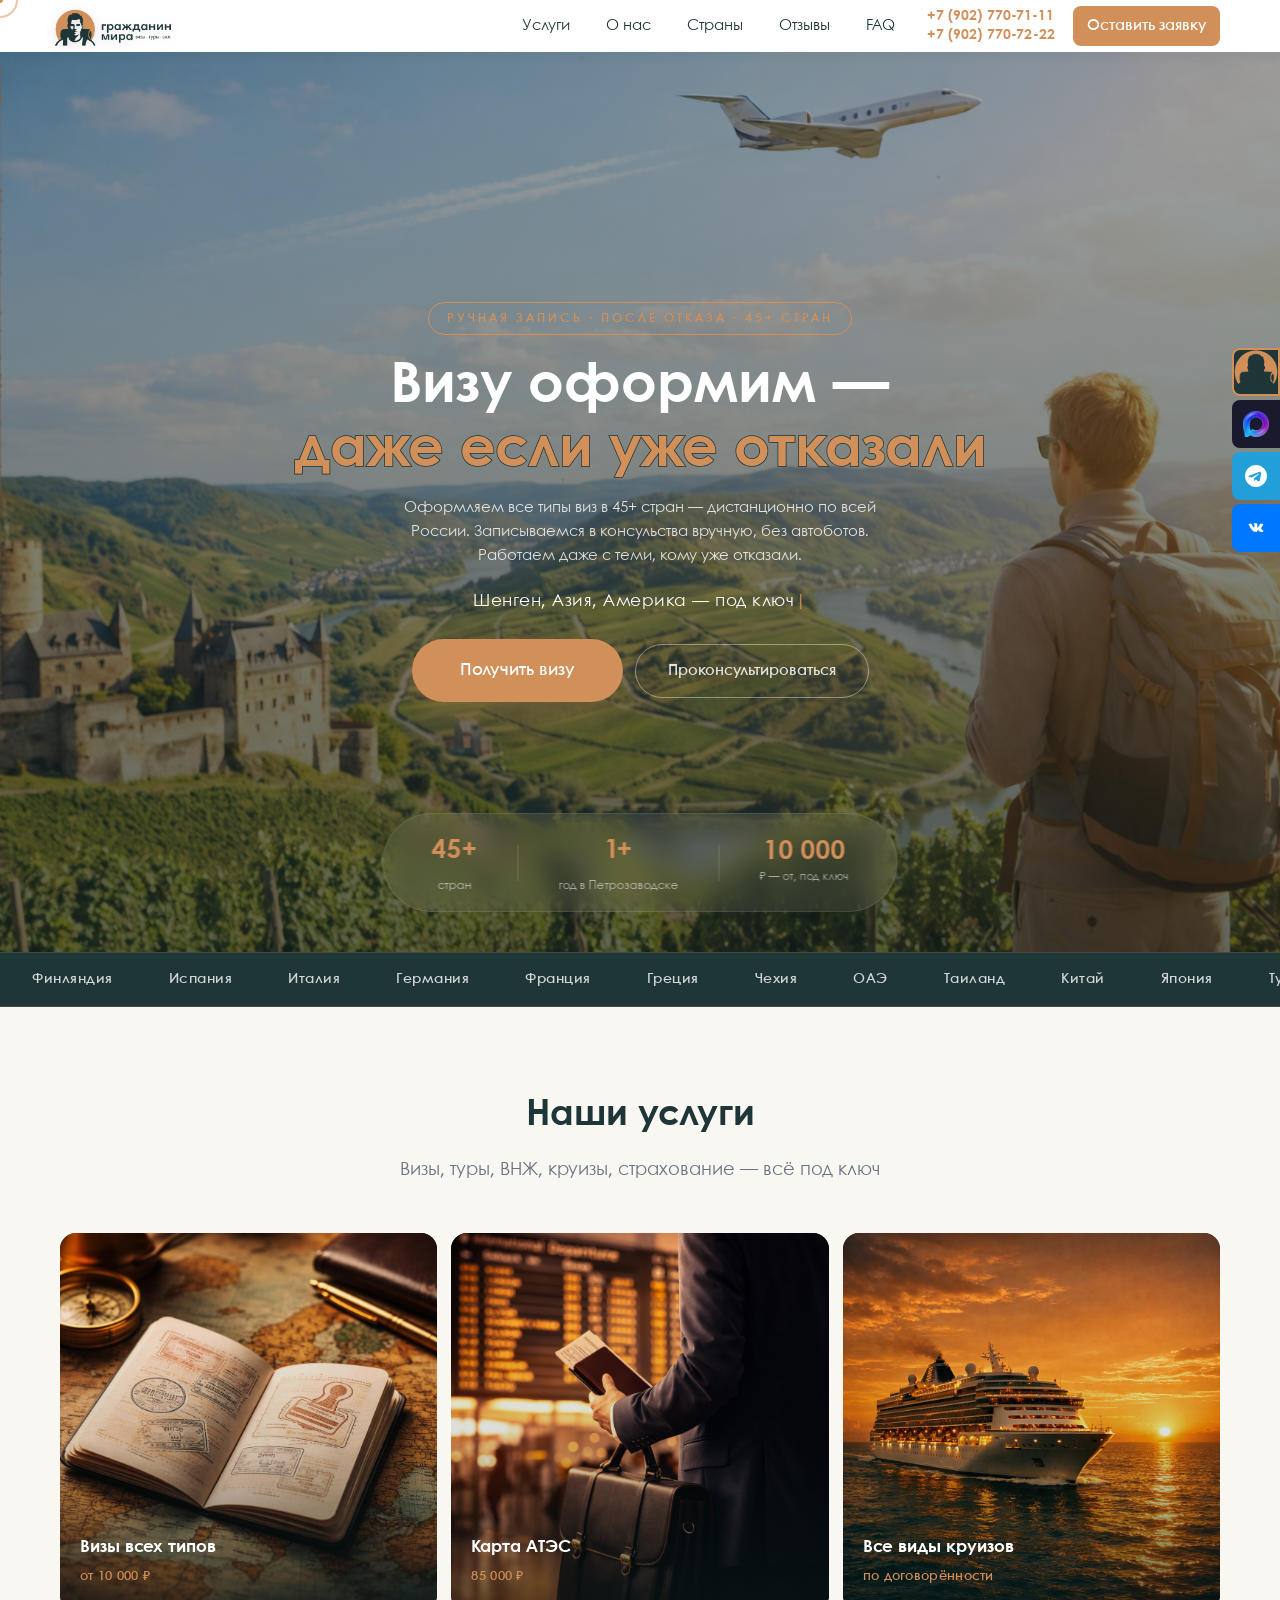
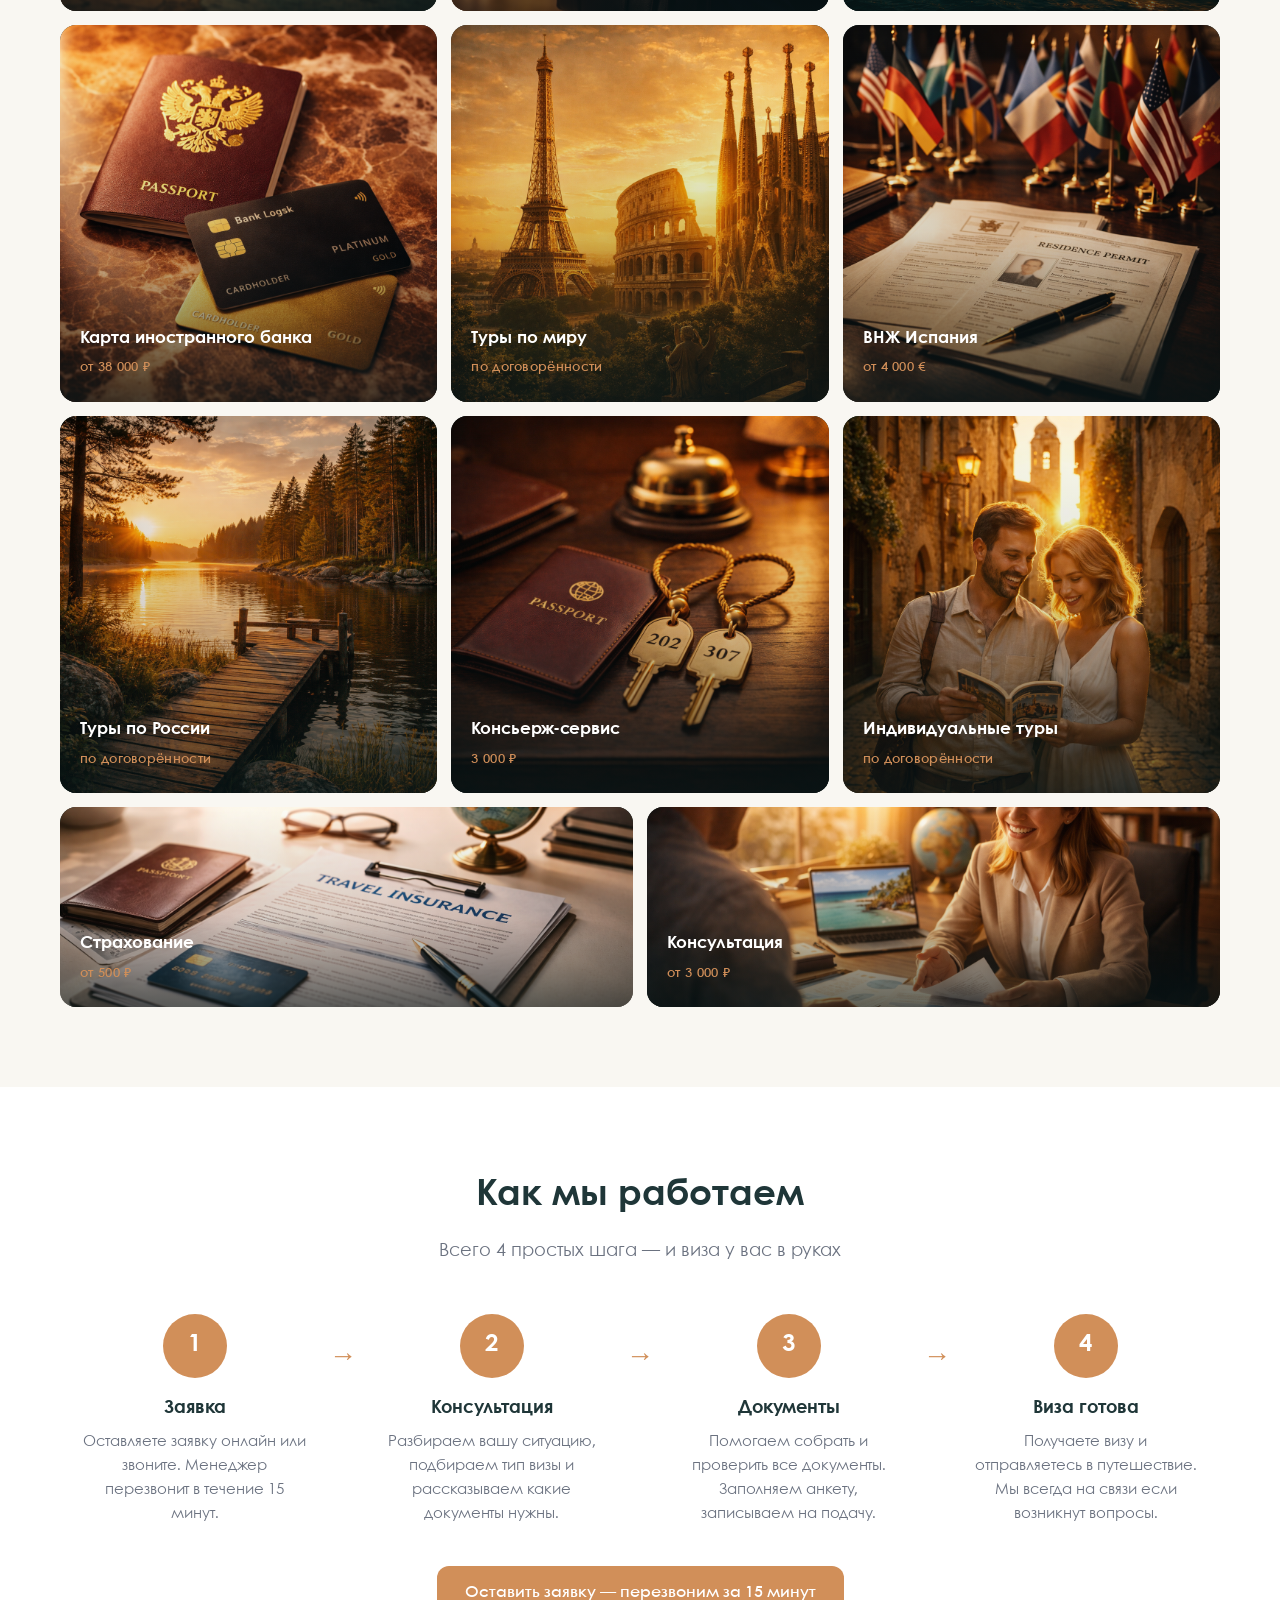
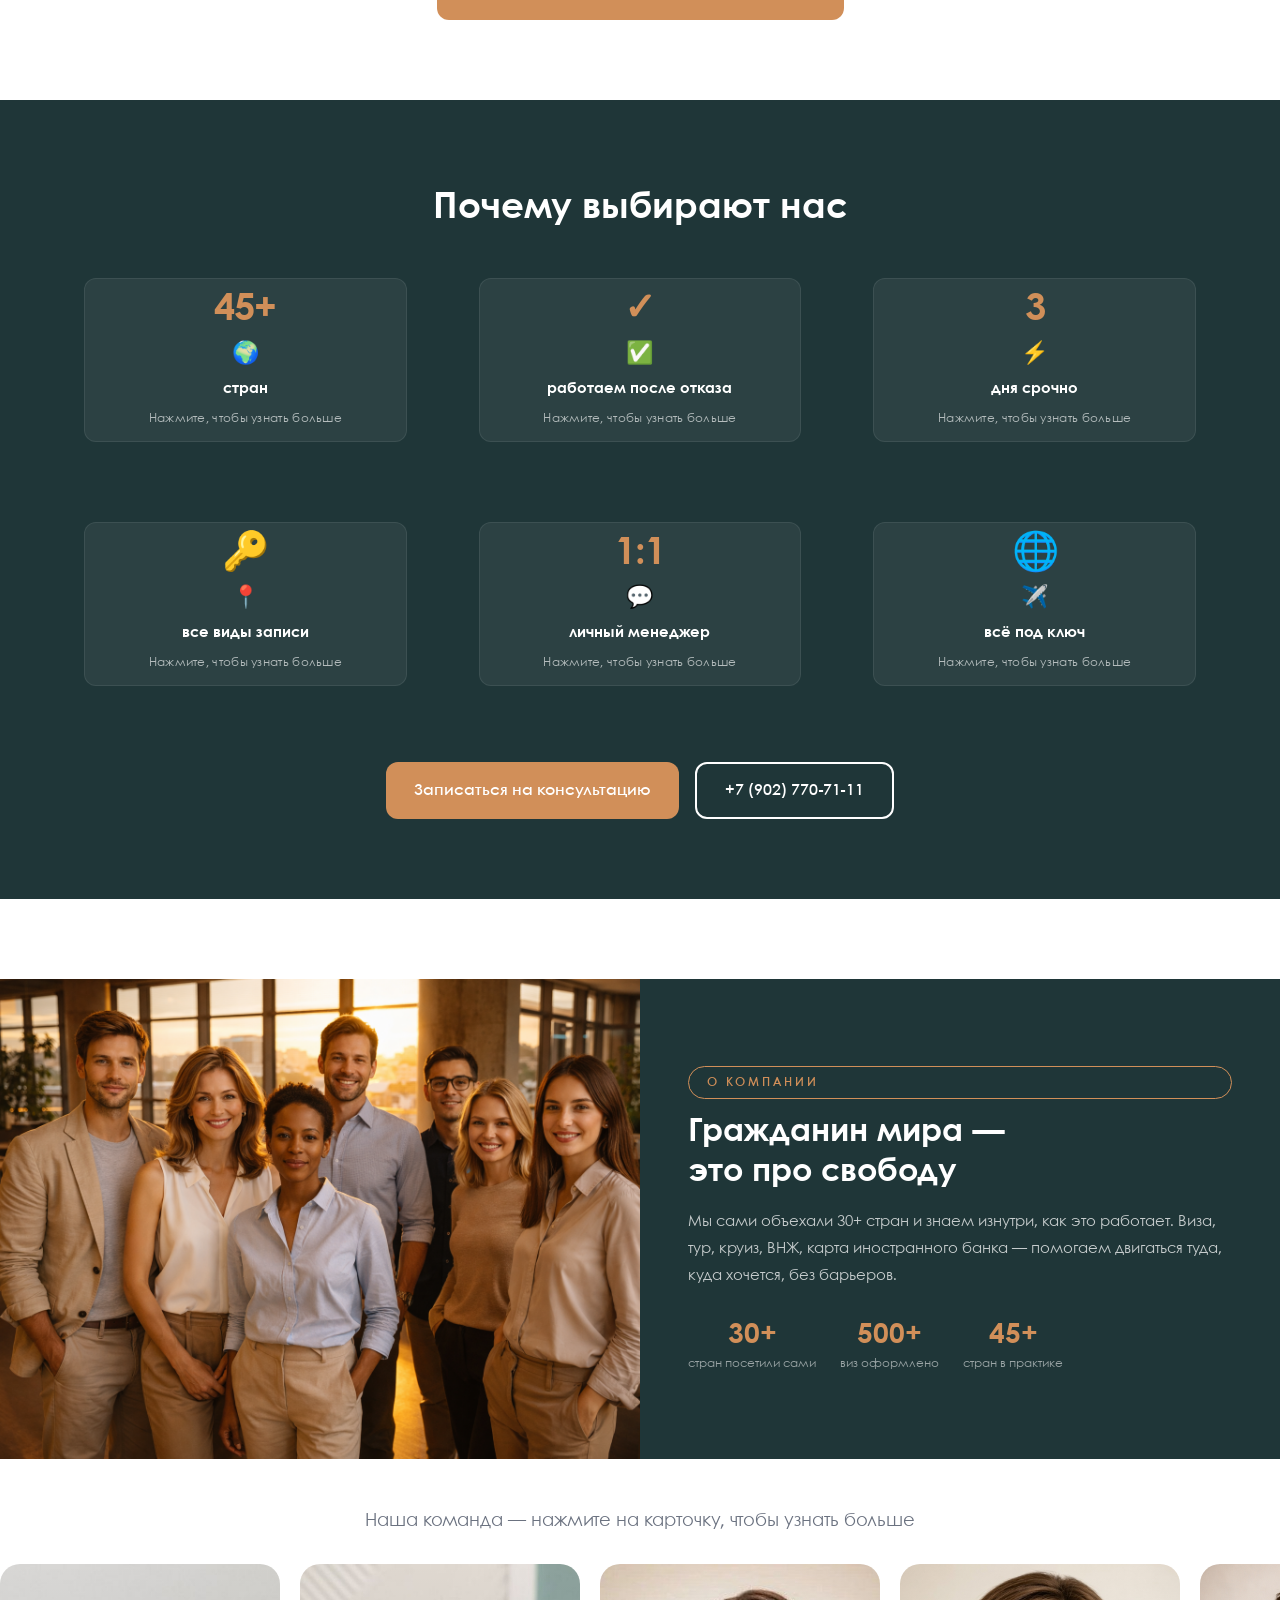
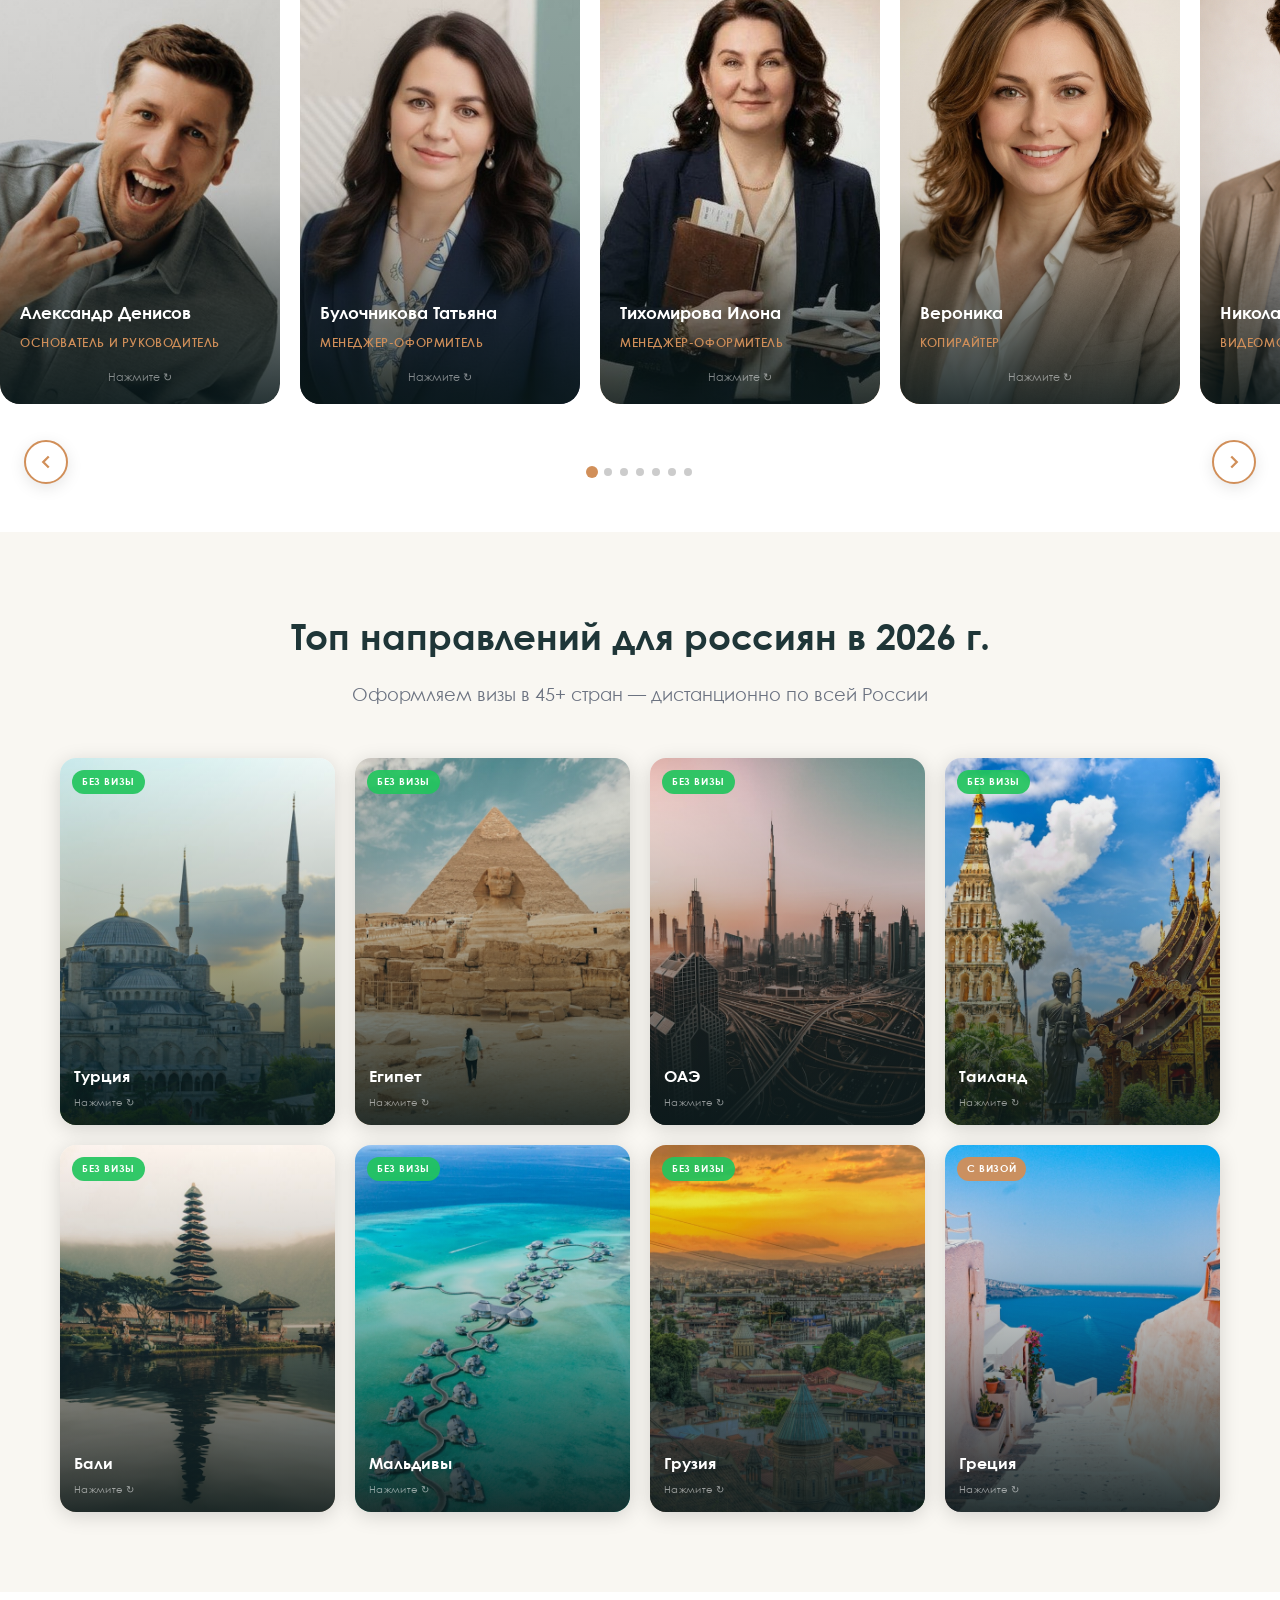
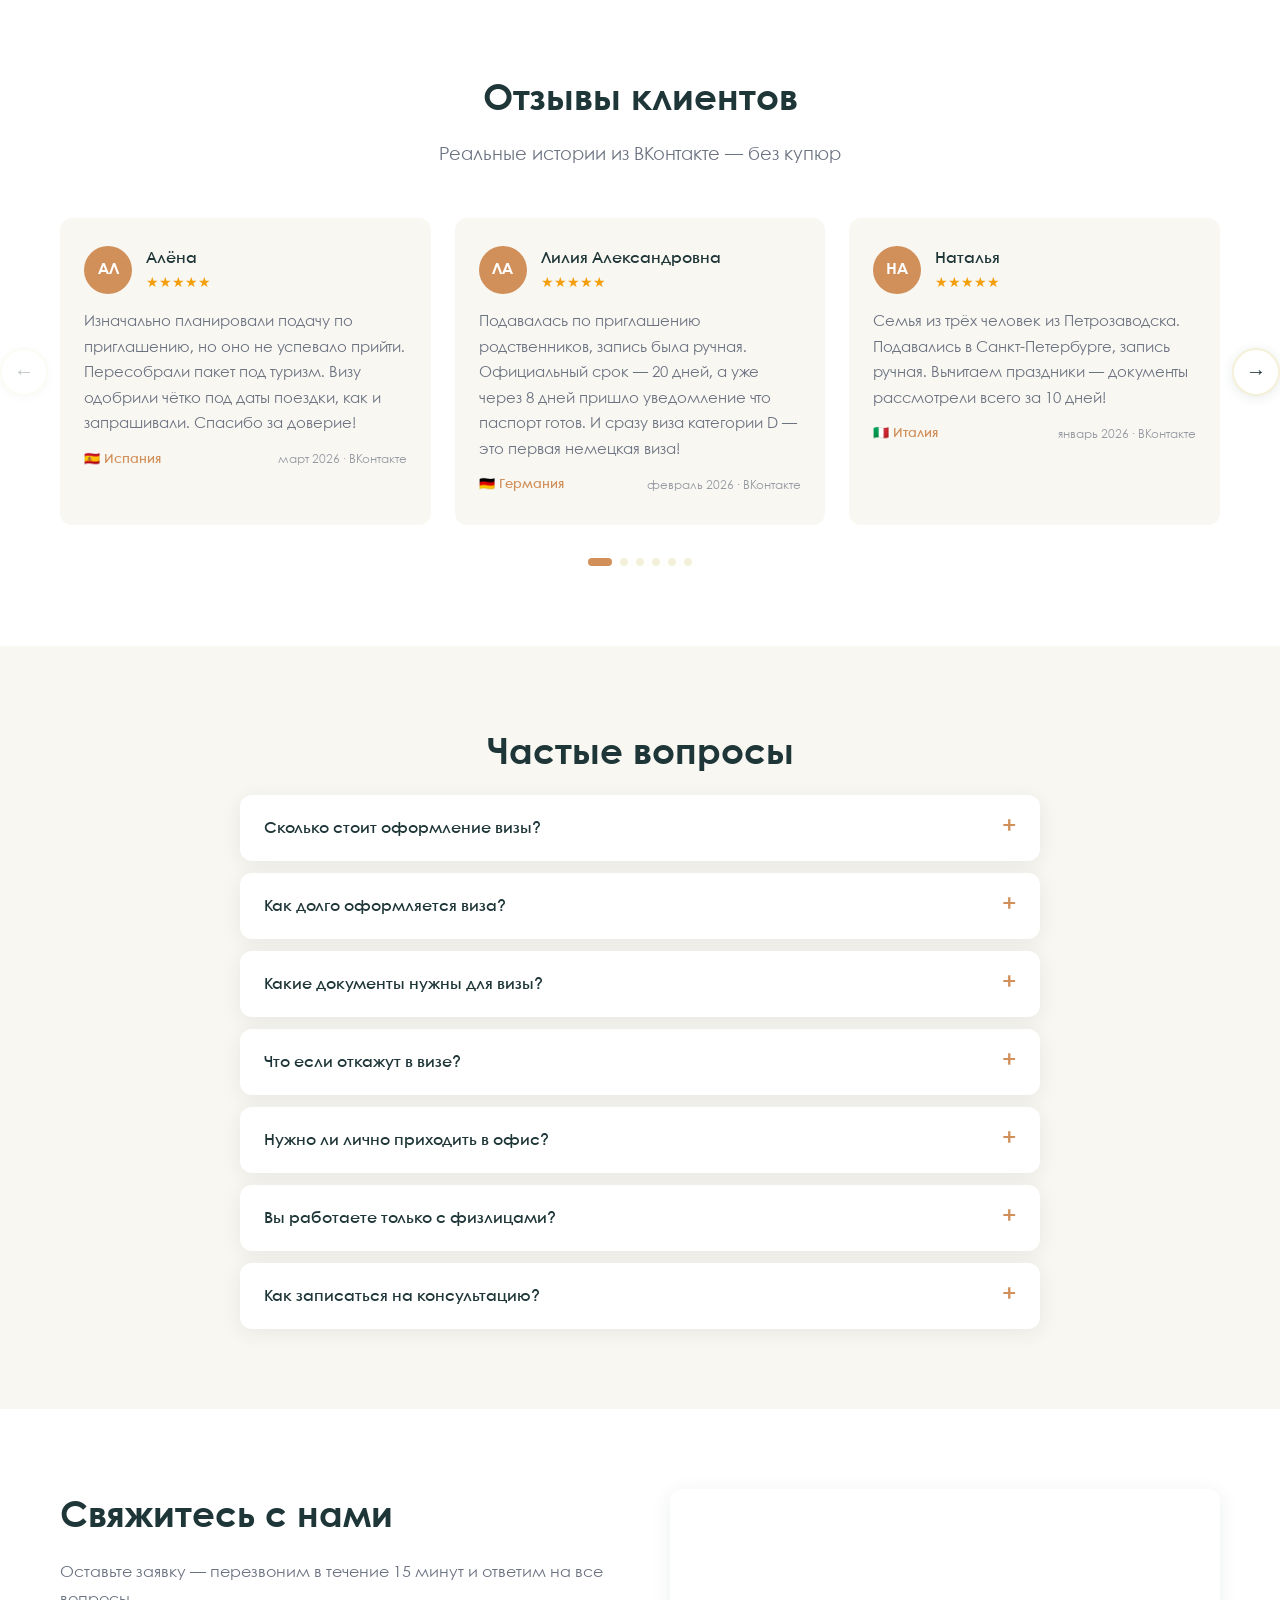
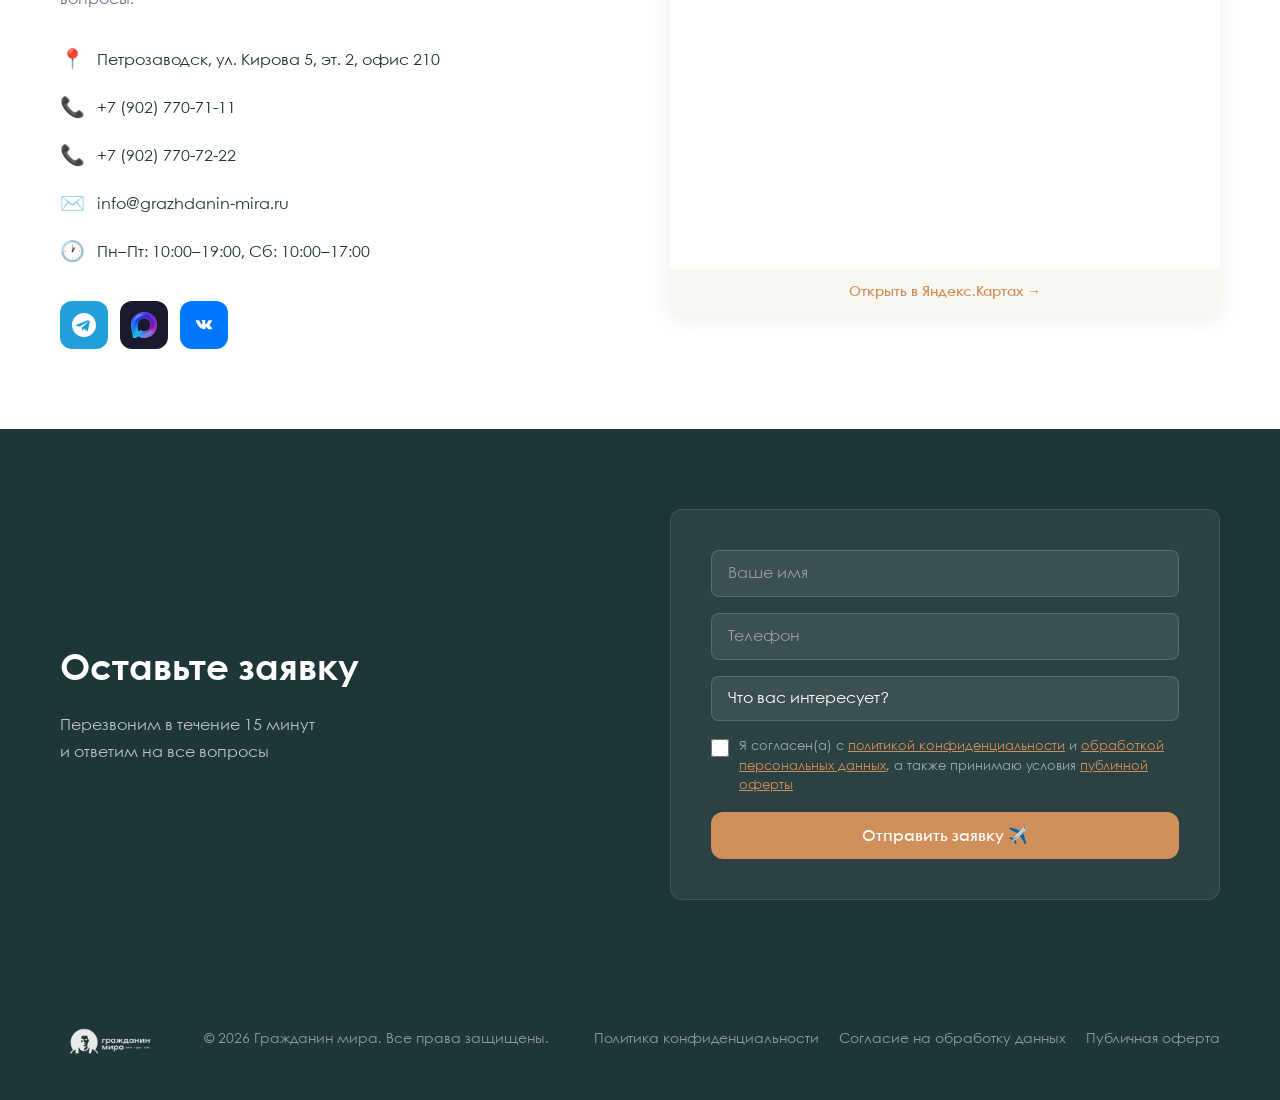
==== commit a316fbc3: "Шапка: добавлен второй телефон +7 (902) 770-72-22 Co-Authored-By: Claude Sonnet 4.6 <noreply@anthrop" ====
--- a/index.html
+++ b/index.html
@@ -31,7 +31,10 @@
         <a href="#countries" class="nav__link">Страны</a>
         <a href="#reviews" class="nav__link">Отзывы</a>
         <a href="#faq" class="nav__link">FAQ</a>
-        <a href="tel:+79027707111" class="nav__link nav__link--phone">+7 (902) 770-71-11</a>
+        <div class="nav__phones">
+          <a href="tel:+79027707111" class="nav__link nav__link--phone">+7 (902) 770-71-11</a>
+          <a href="tel:+79027707222" class="nav__link nav__link--phone">+7 (902) 770-72-22</a>
+        </div>
         <a href="#application" class="nav__link nav__link--cta">Оставить заявку</a>
       </nav>
       <button class="burger" id="burger" aria-label="Меню">
--- a/css/style.css
+++ b/css/style.css
@@ -163,6 +163,17 @@
   letter-spacing: 0.01em;
 }
 .nav__link--phone:hover { background: transparent; color: var(--color-dark); }
+.nav__phones {
+  display: flex;
+  flex-direction: column;
+  gap: 0;
+  line-height: 1.1;
+}
+.nav__phones .nav__link--phone {
+  padding: 2px 10px;
+  font-size: 14px;
+  white-space: nowrap;
+}
 
 /* Бургер */
 .burger {
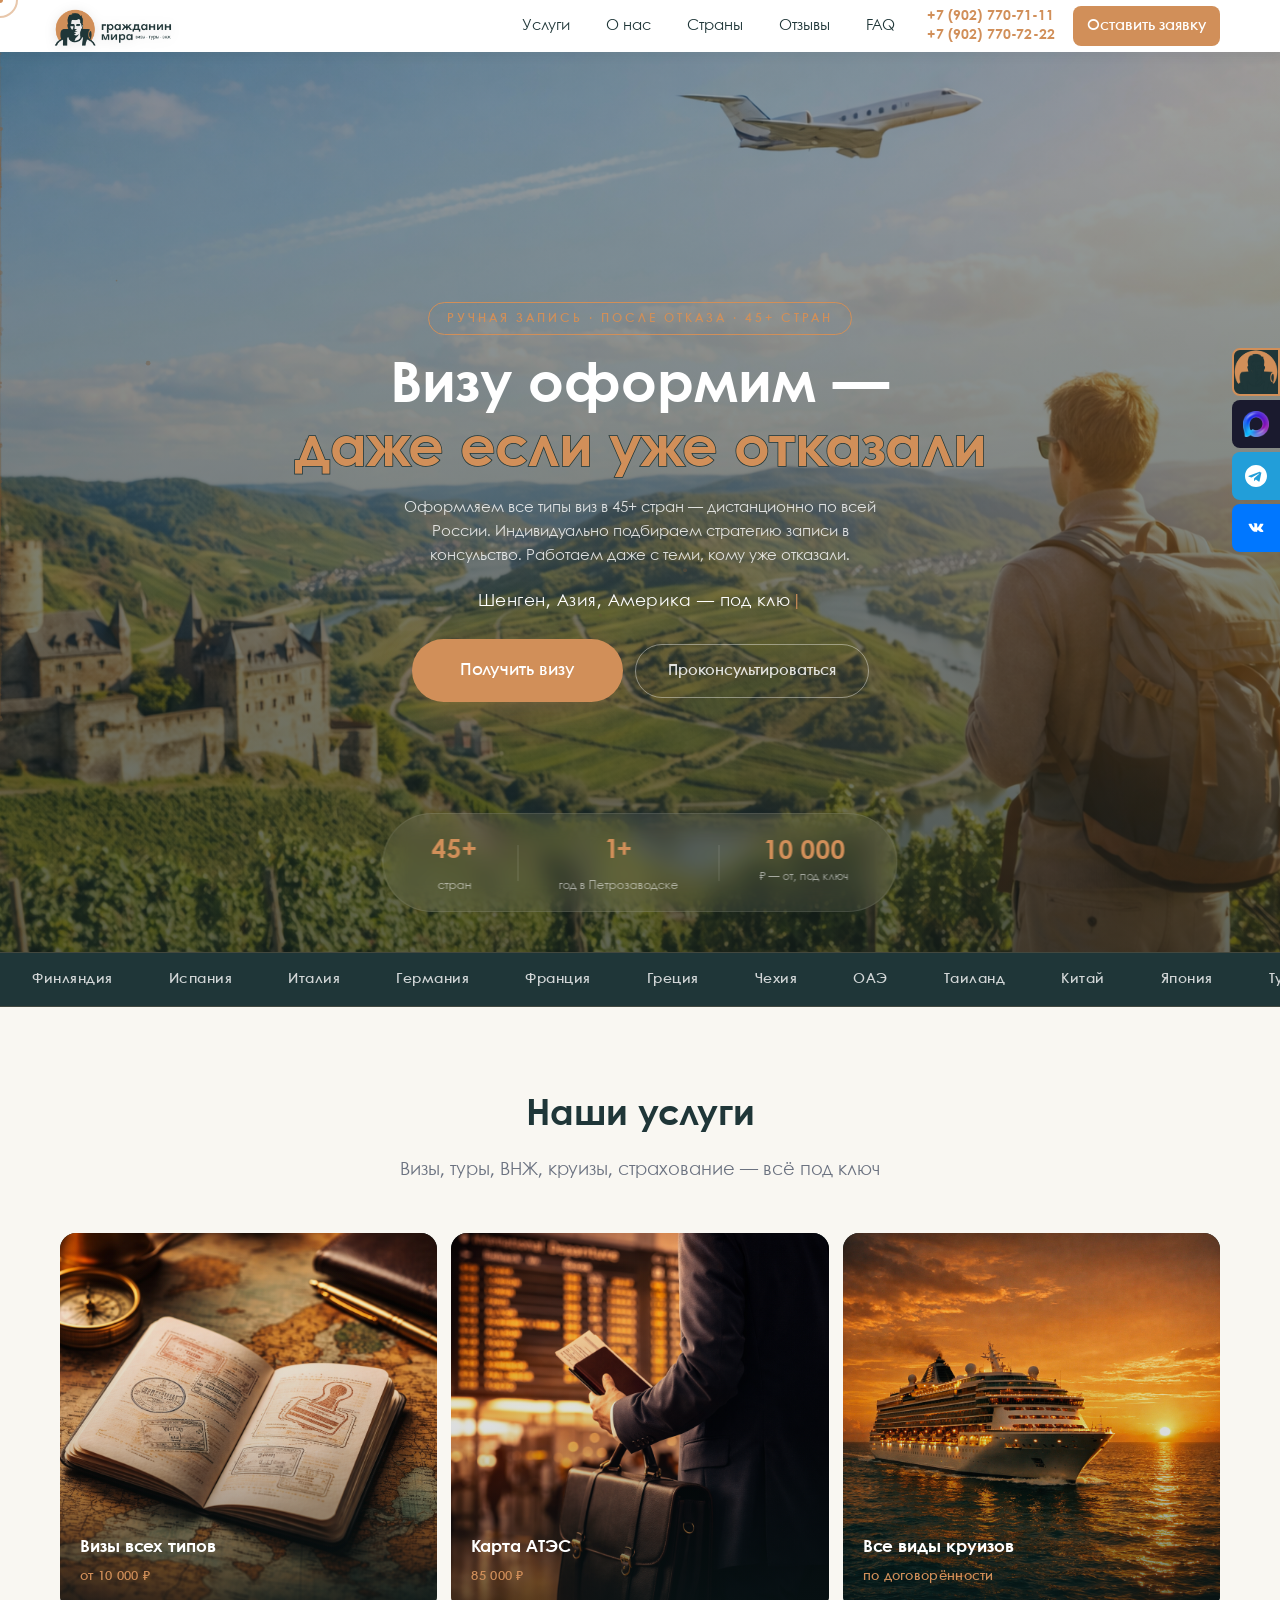
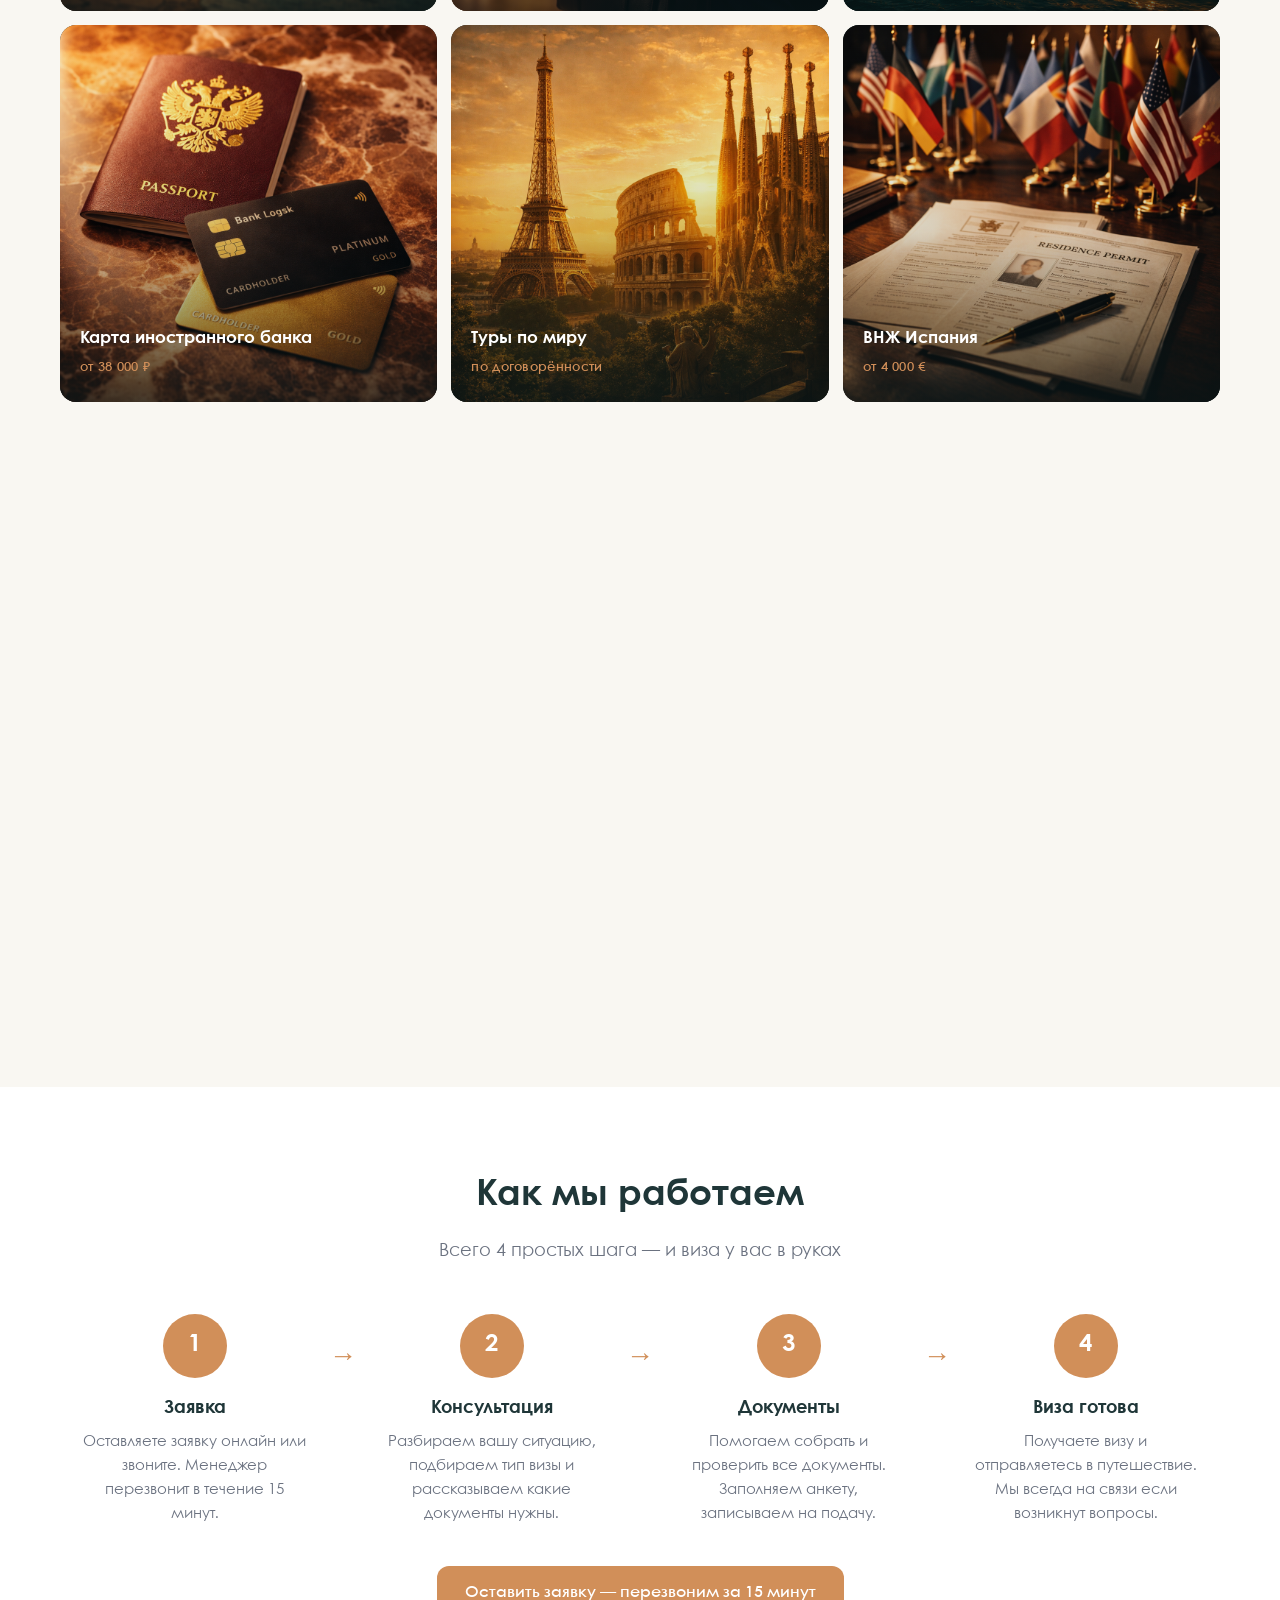
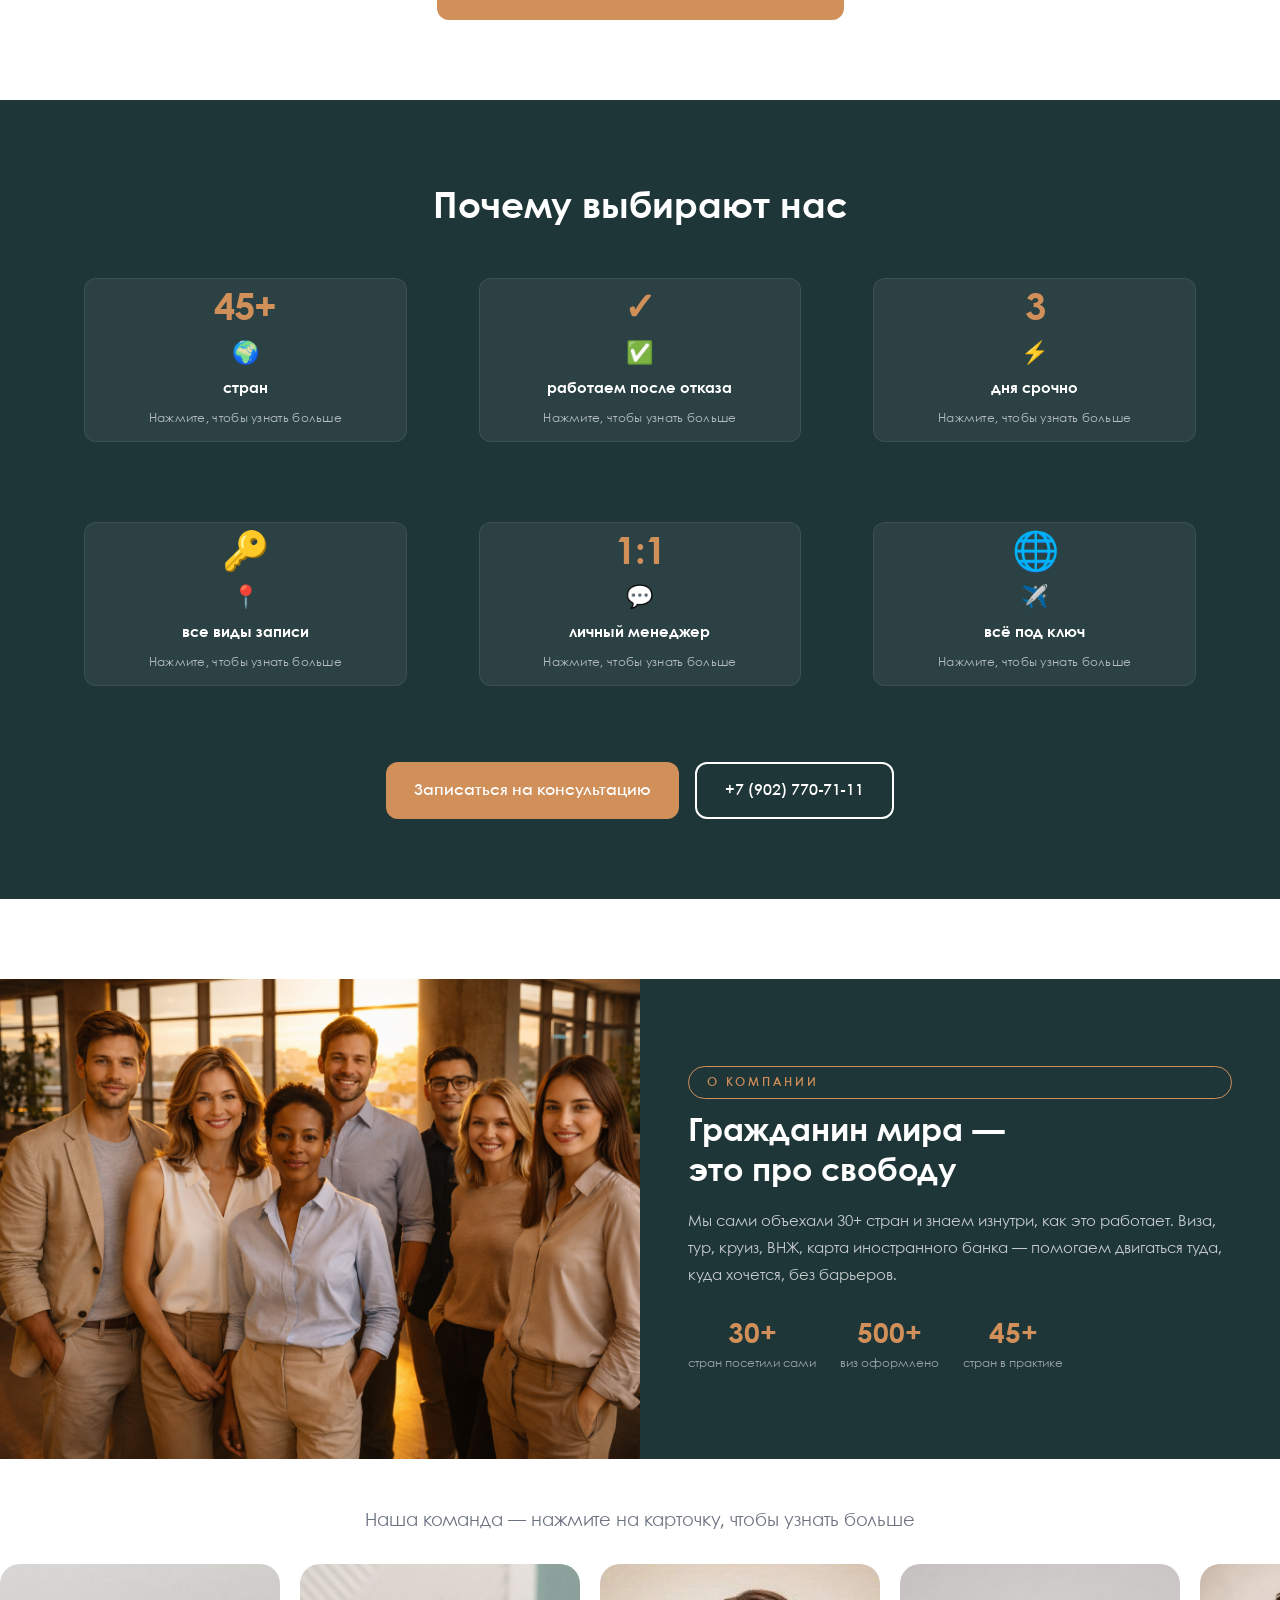
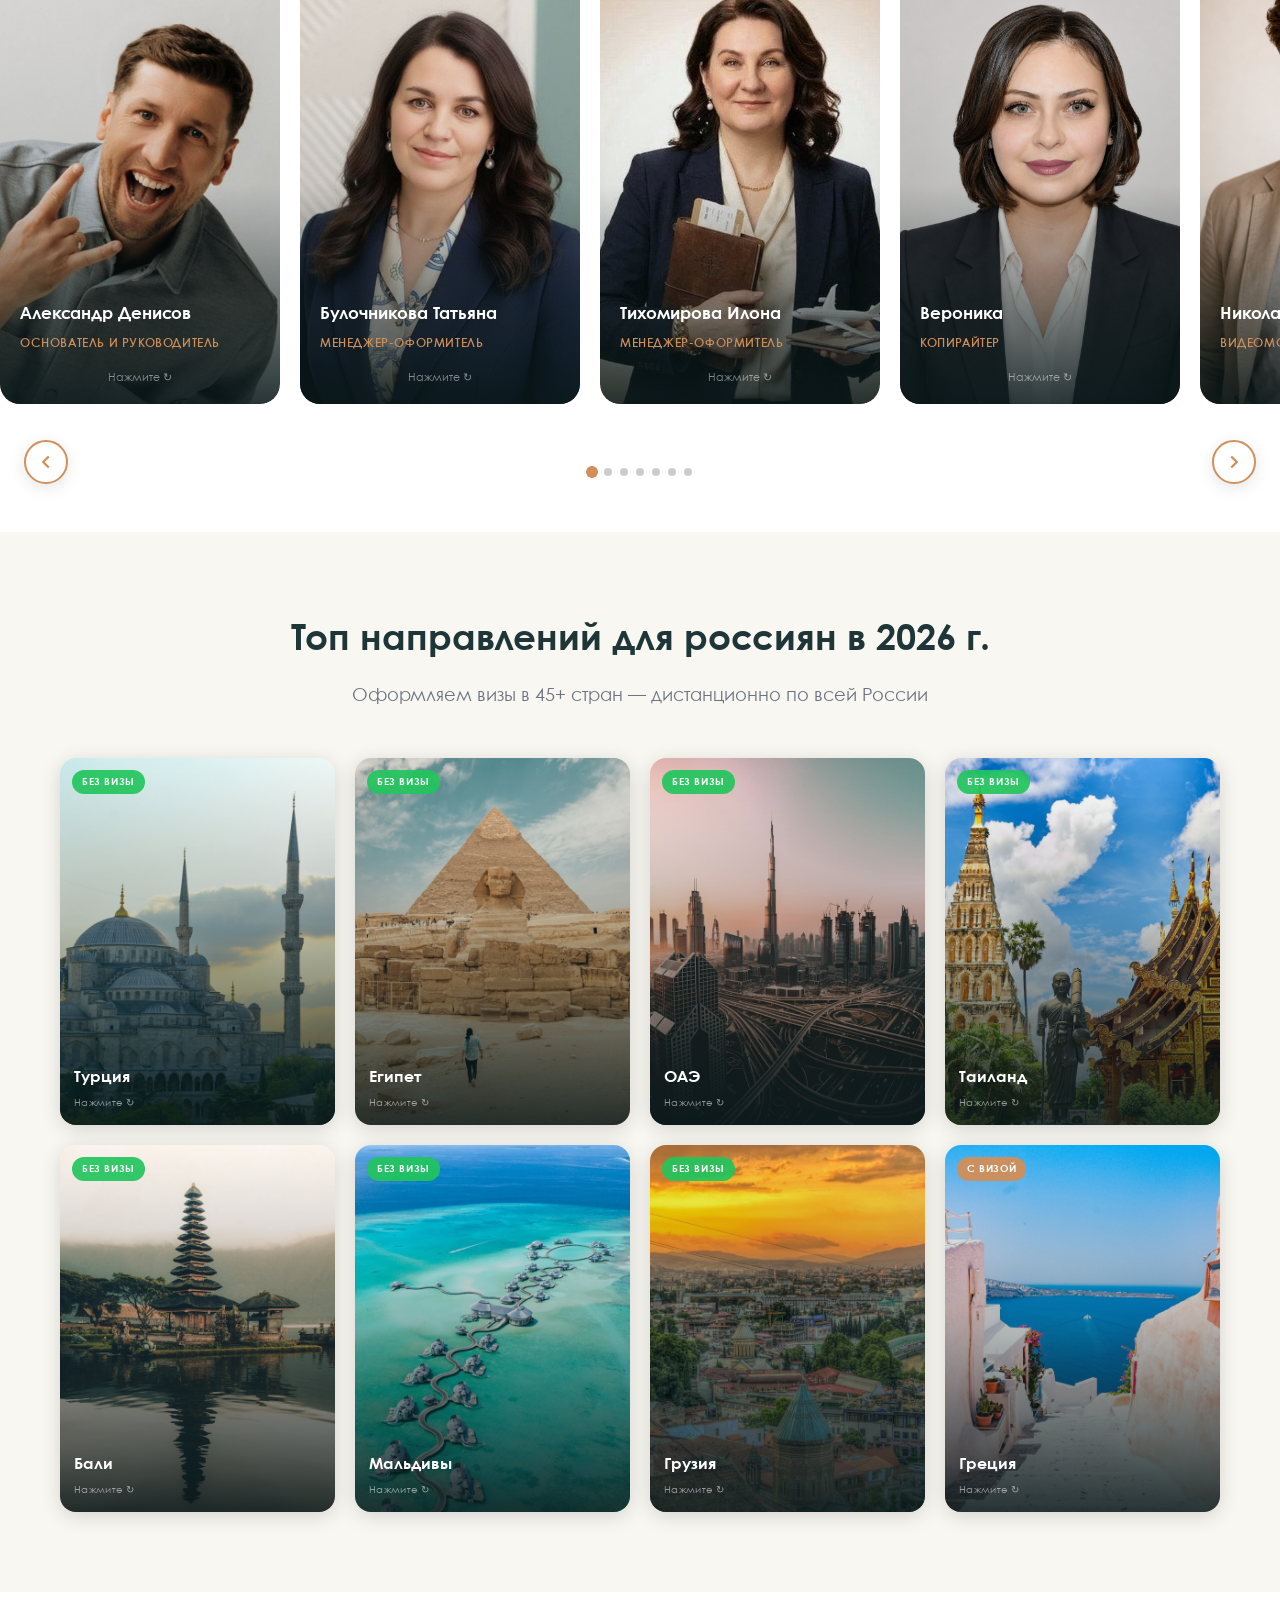
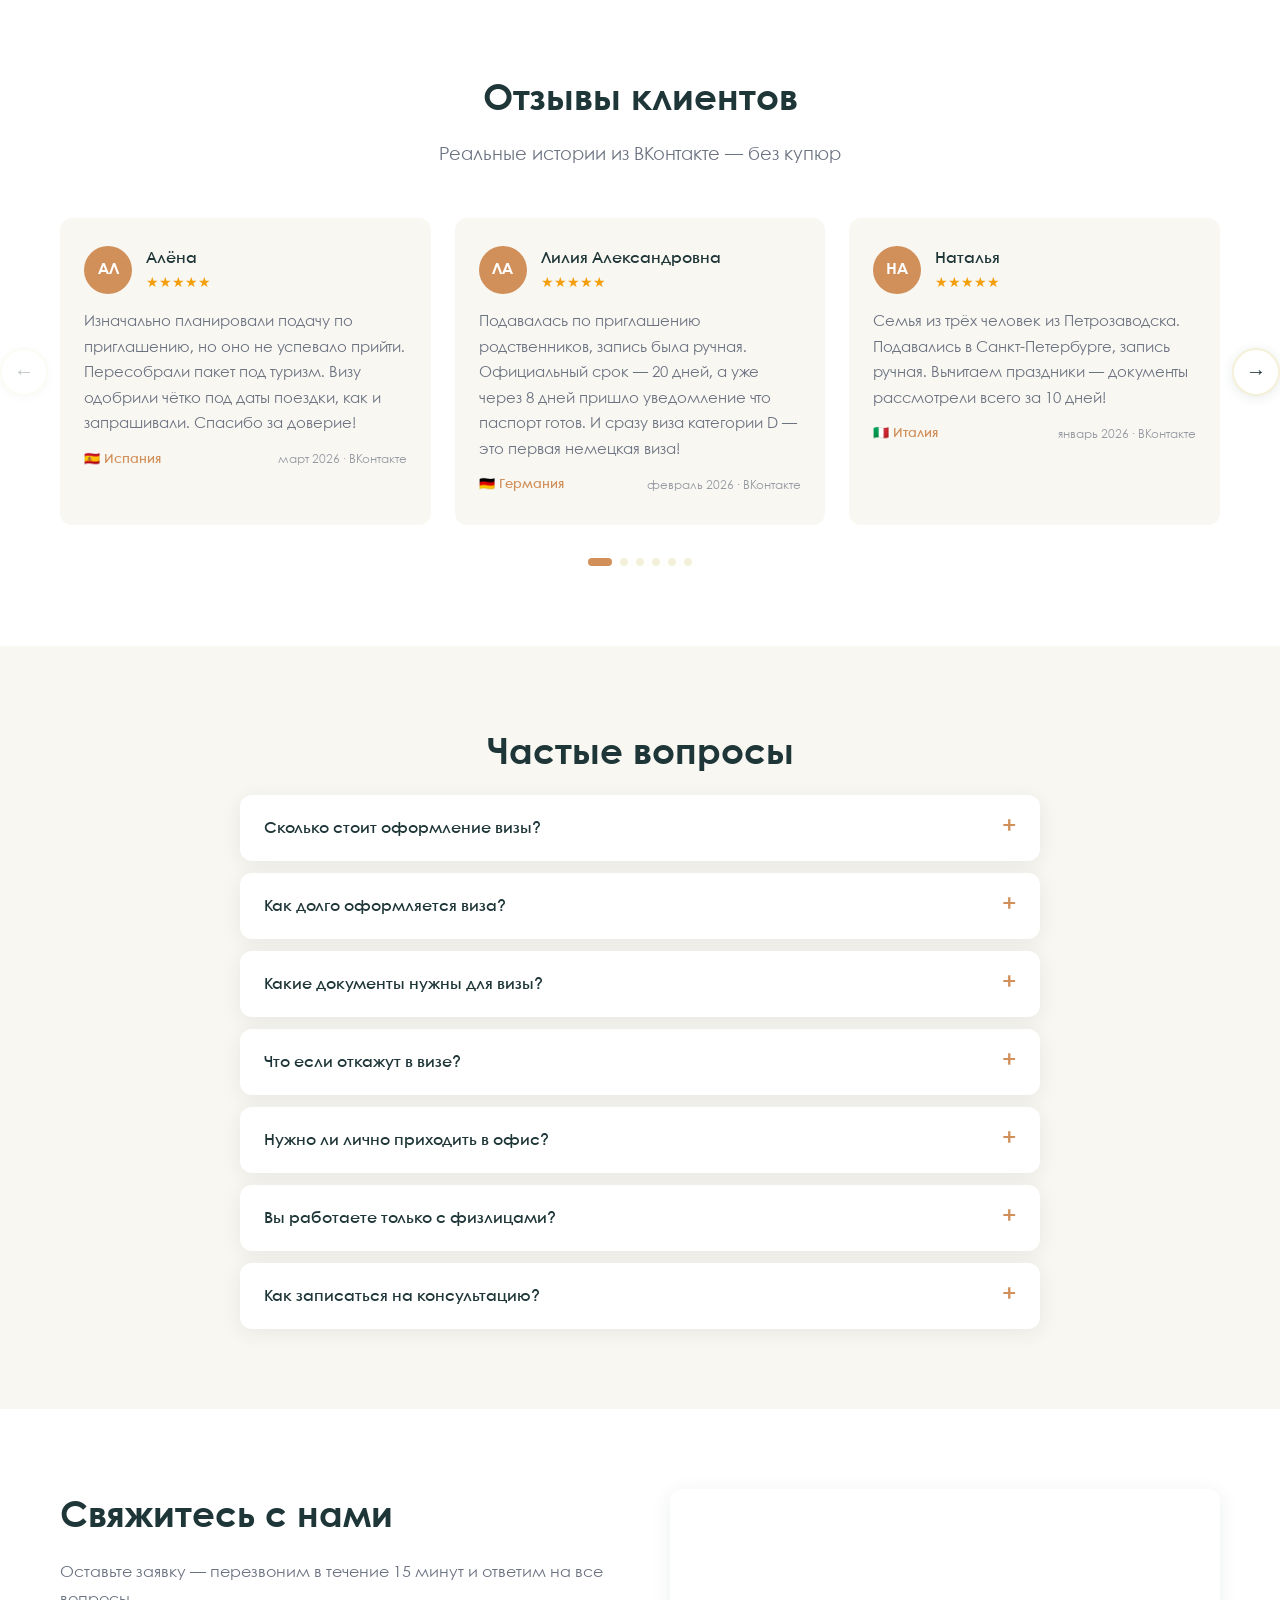
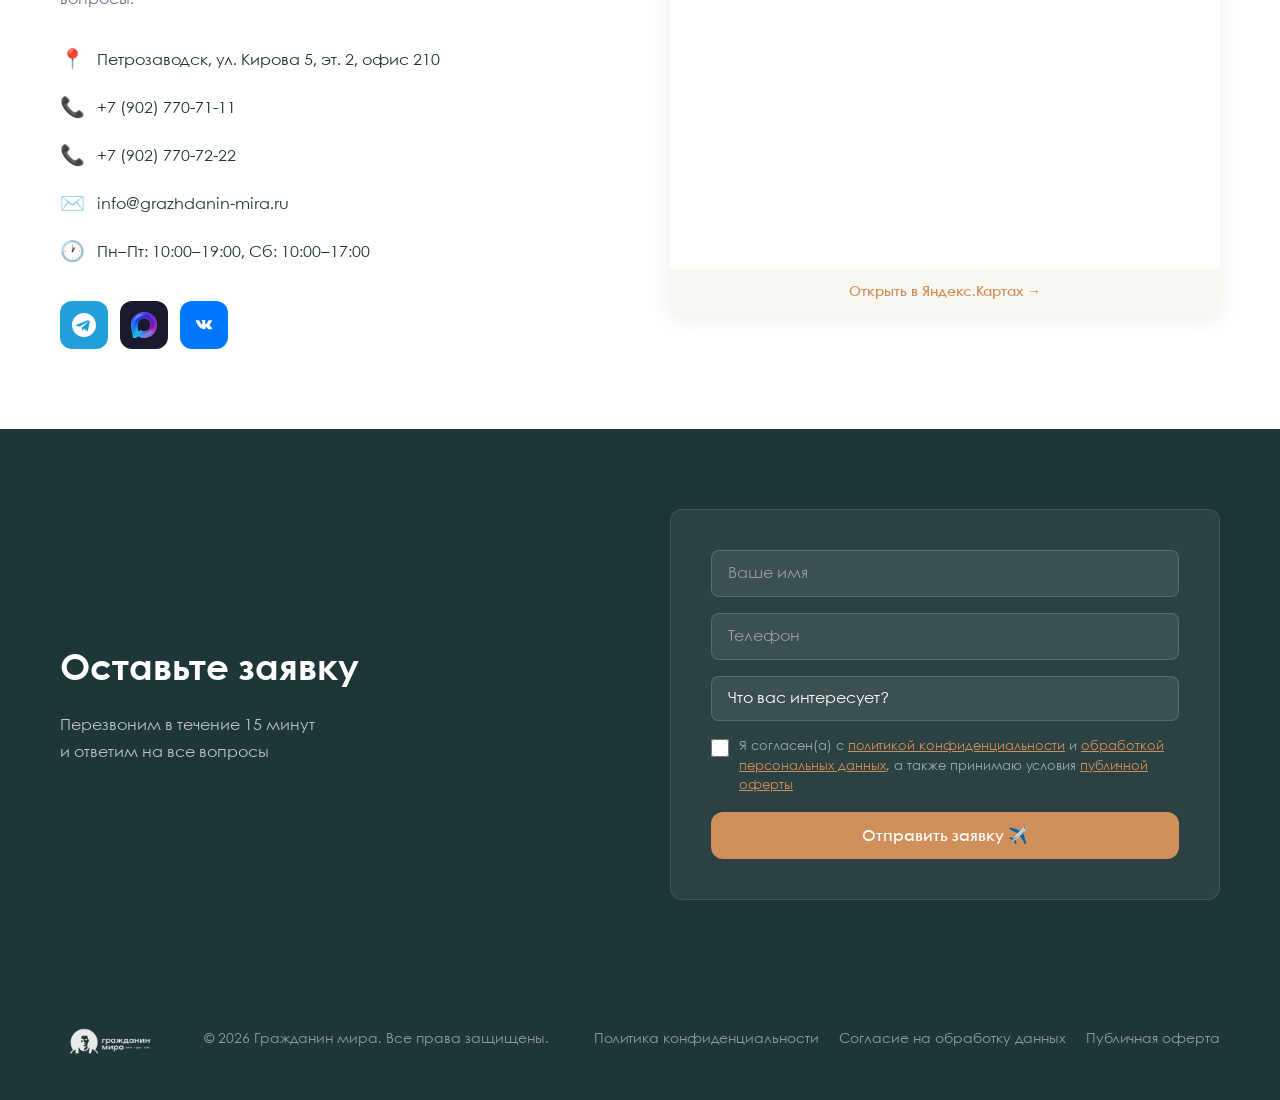
==== commit 960ff4f5: "Hero: правки формулировок от заказчика - Subtitle: "Записываемся вручную, без автоботов" → "Индивиду" ====
--- a/index.html
+++ b/index.html
@@ -71,7 +71,7 @@
     <div class="hero__content">
       <span class="hero__label">РУЧНАЯ ЗАПИСЬ · ПОСЛЕ ОТКАЗА · 45+ СТРАН</span>
       <h1 class="hero__title">Визу оформим —<br><em>даже если уже отказали</em></h1>
-      <p class="hero__subtitle">Оформляем все типы виз в 45+ стран — дистанционно по всей России. Записываемся в консульства вручную, без автоботов. Работаем даже с теми, кому уже отказали.</p>
+      <p class="hero__subtitle">Оформляем все типы виз в 45+ стран — дистанционно по всей России. Индивидуально подбираем стратегию записи в консульство. Работаем даже с теми, кому уже отказали.</p>
       <p class="hero__services">
         <span class="hero__typed"></span><span class="hero__cursor">|</span>
       </p>
